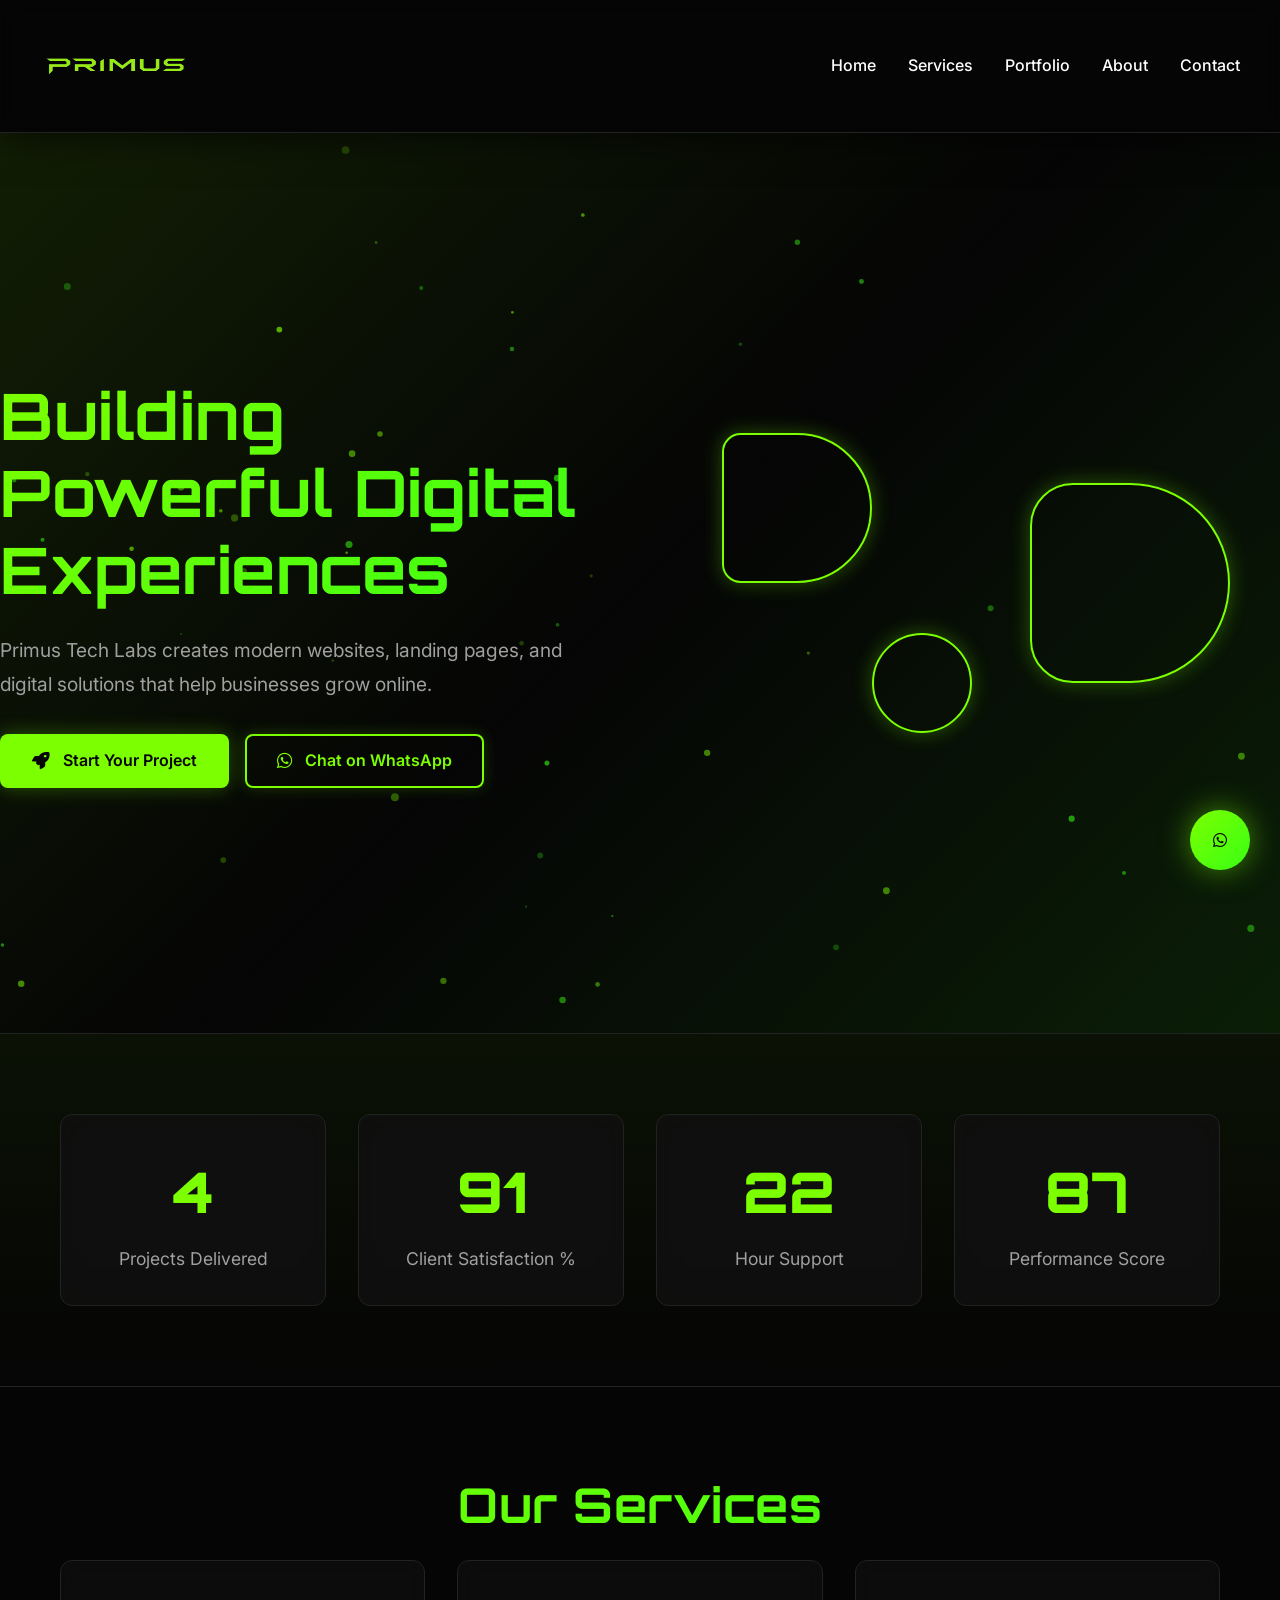
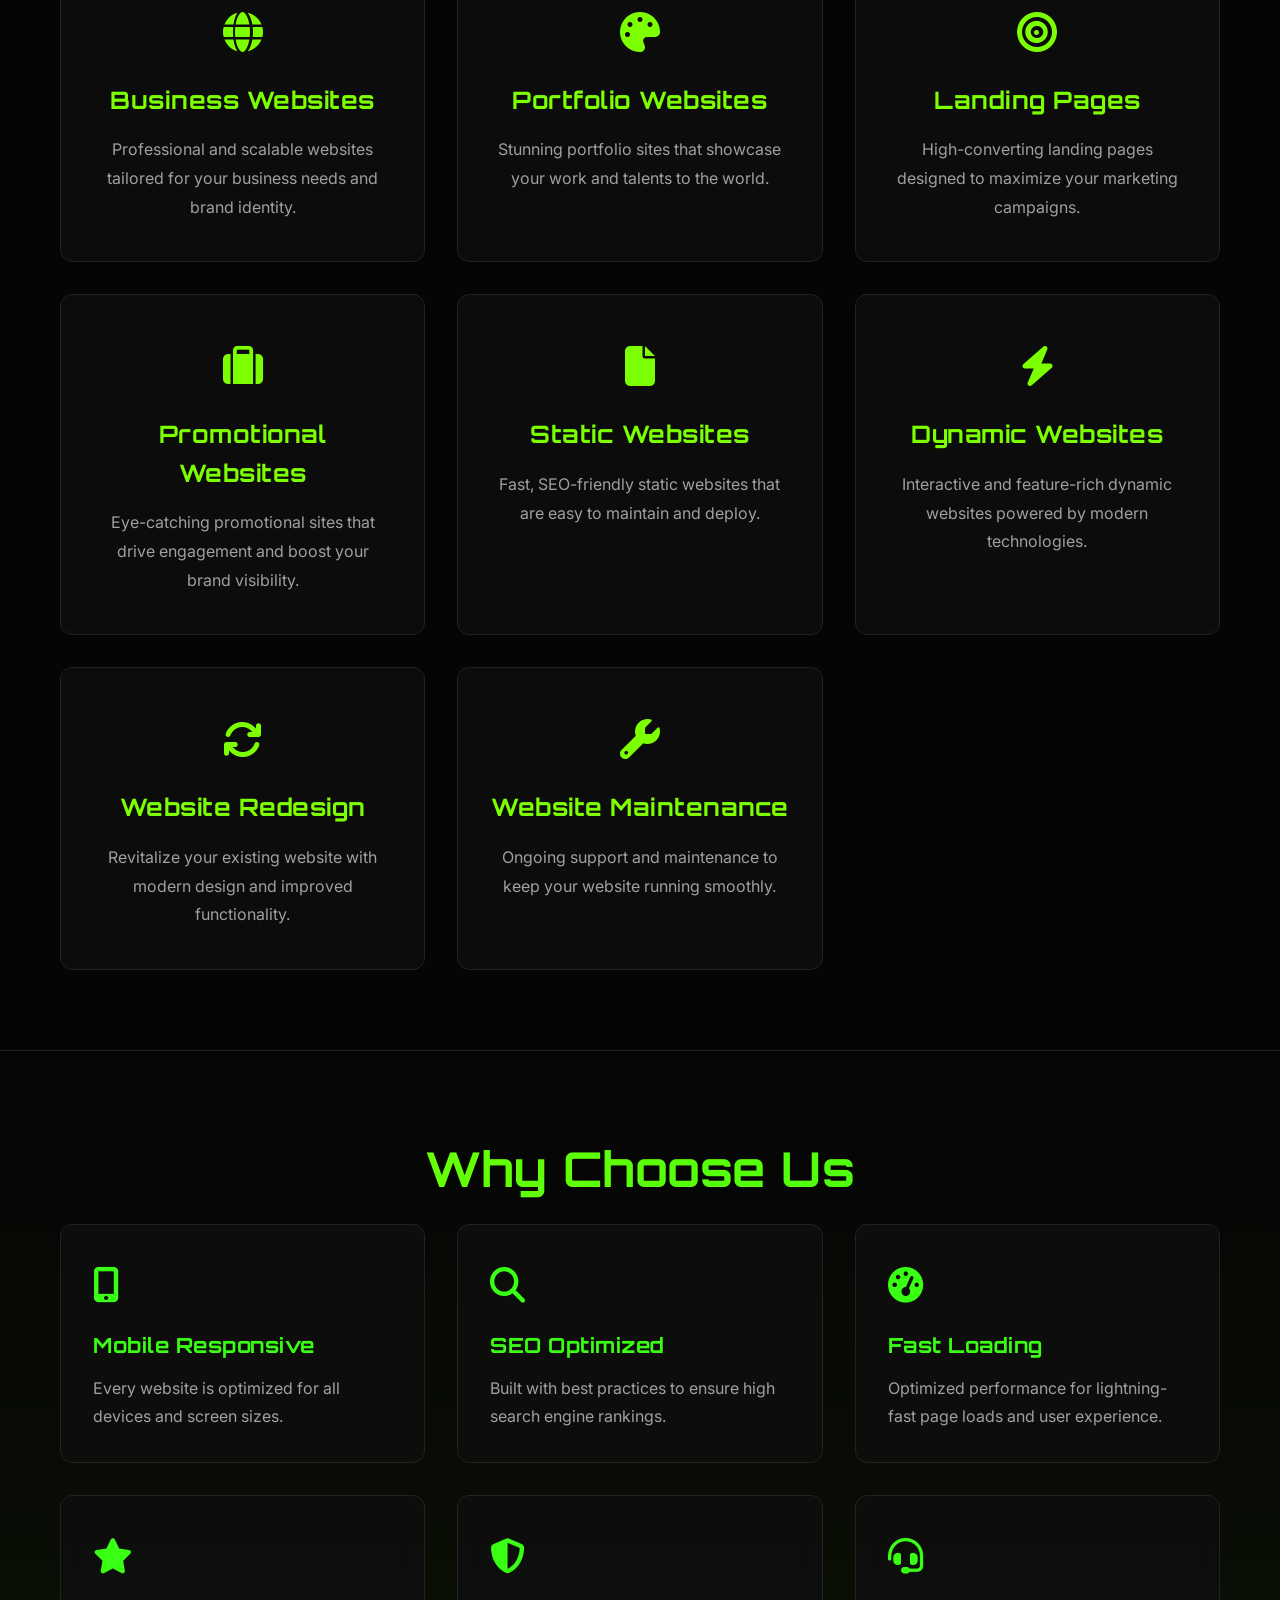
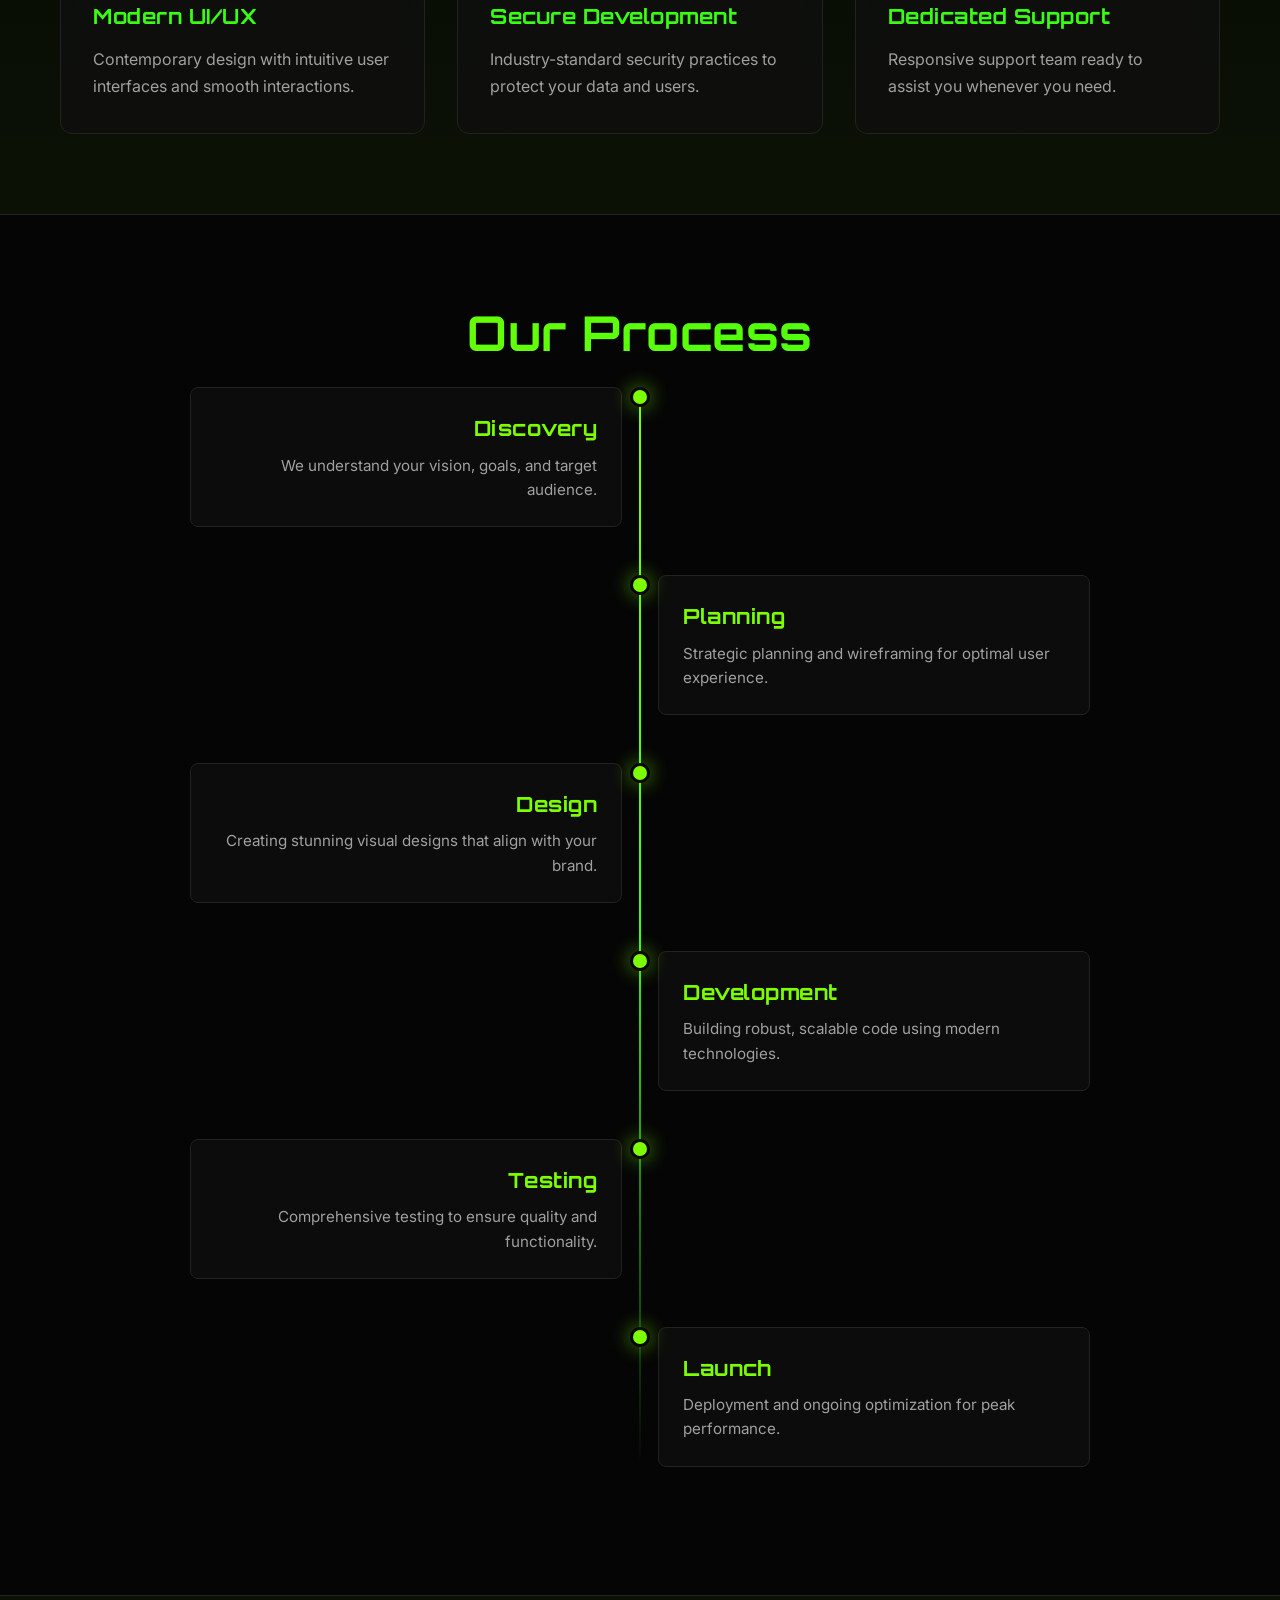
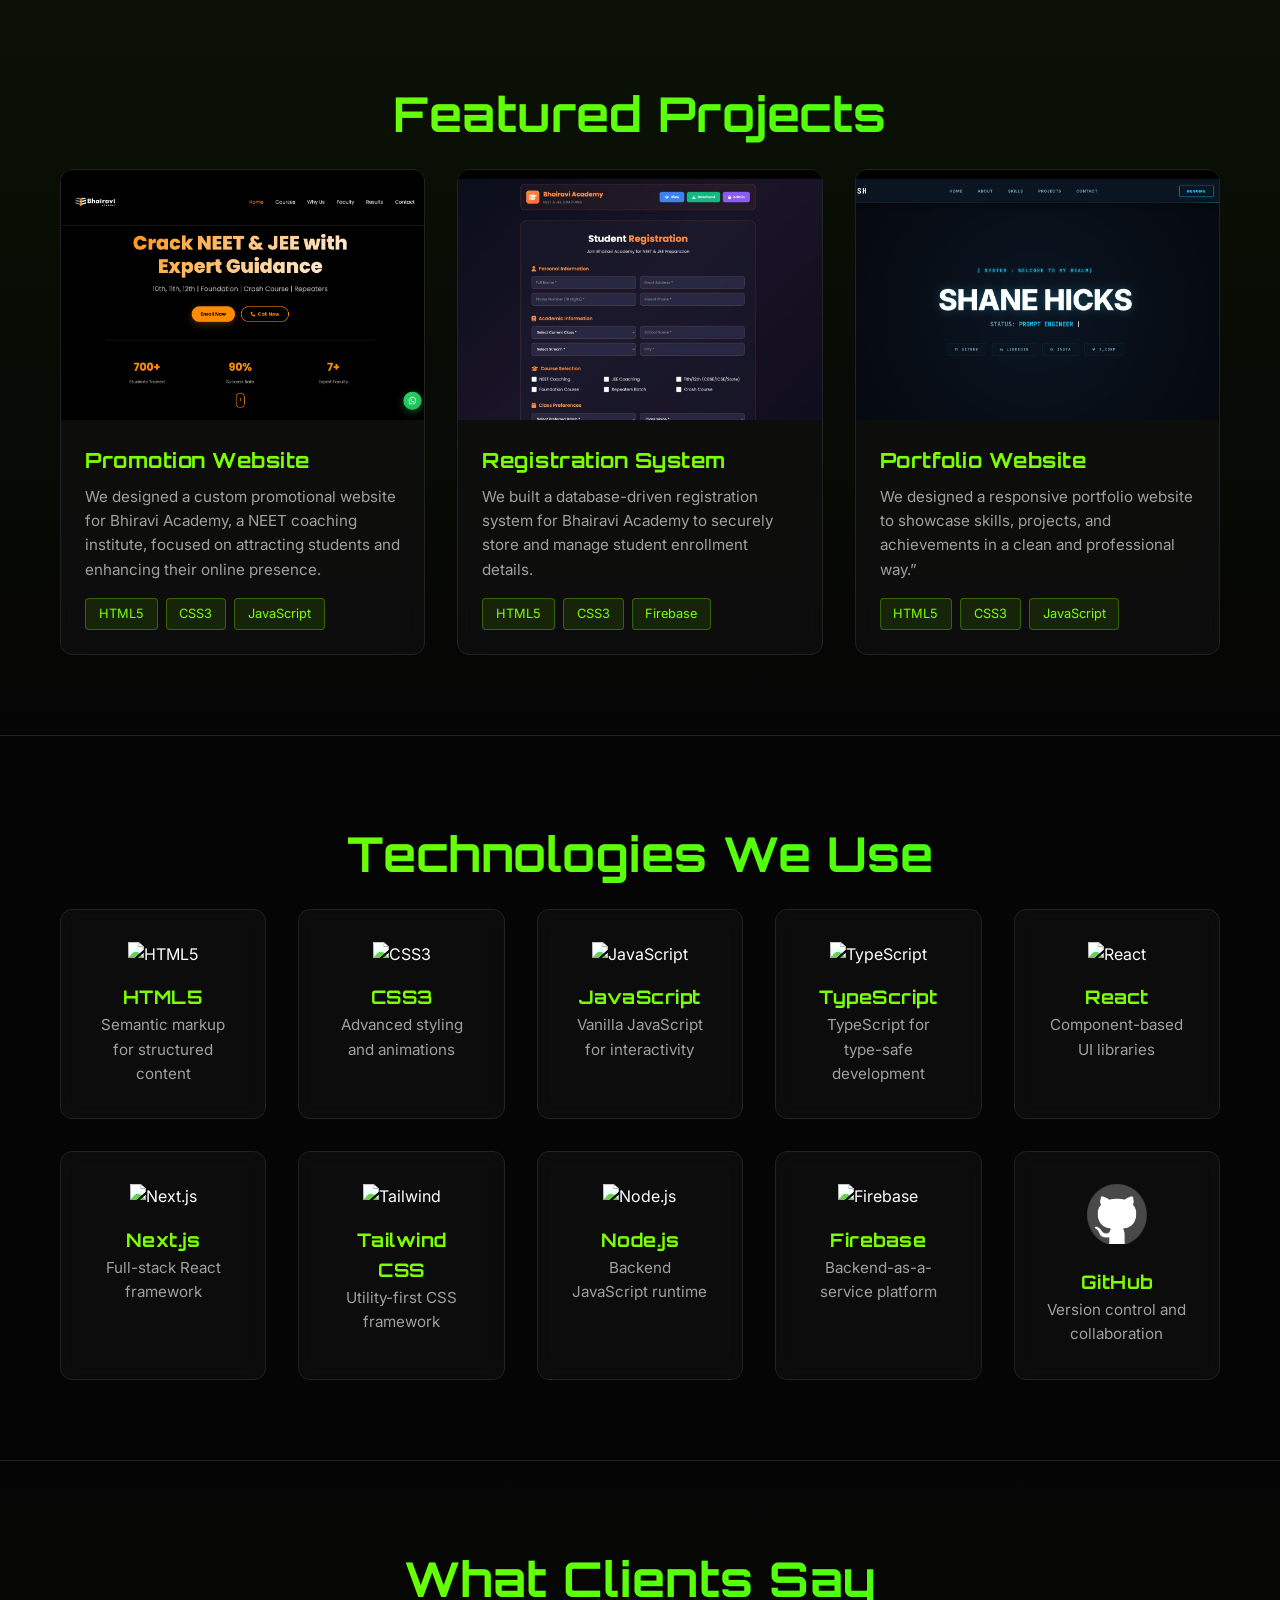
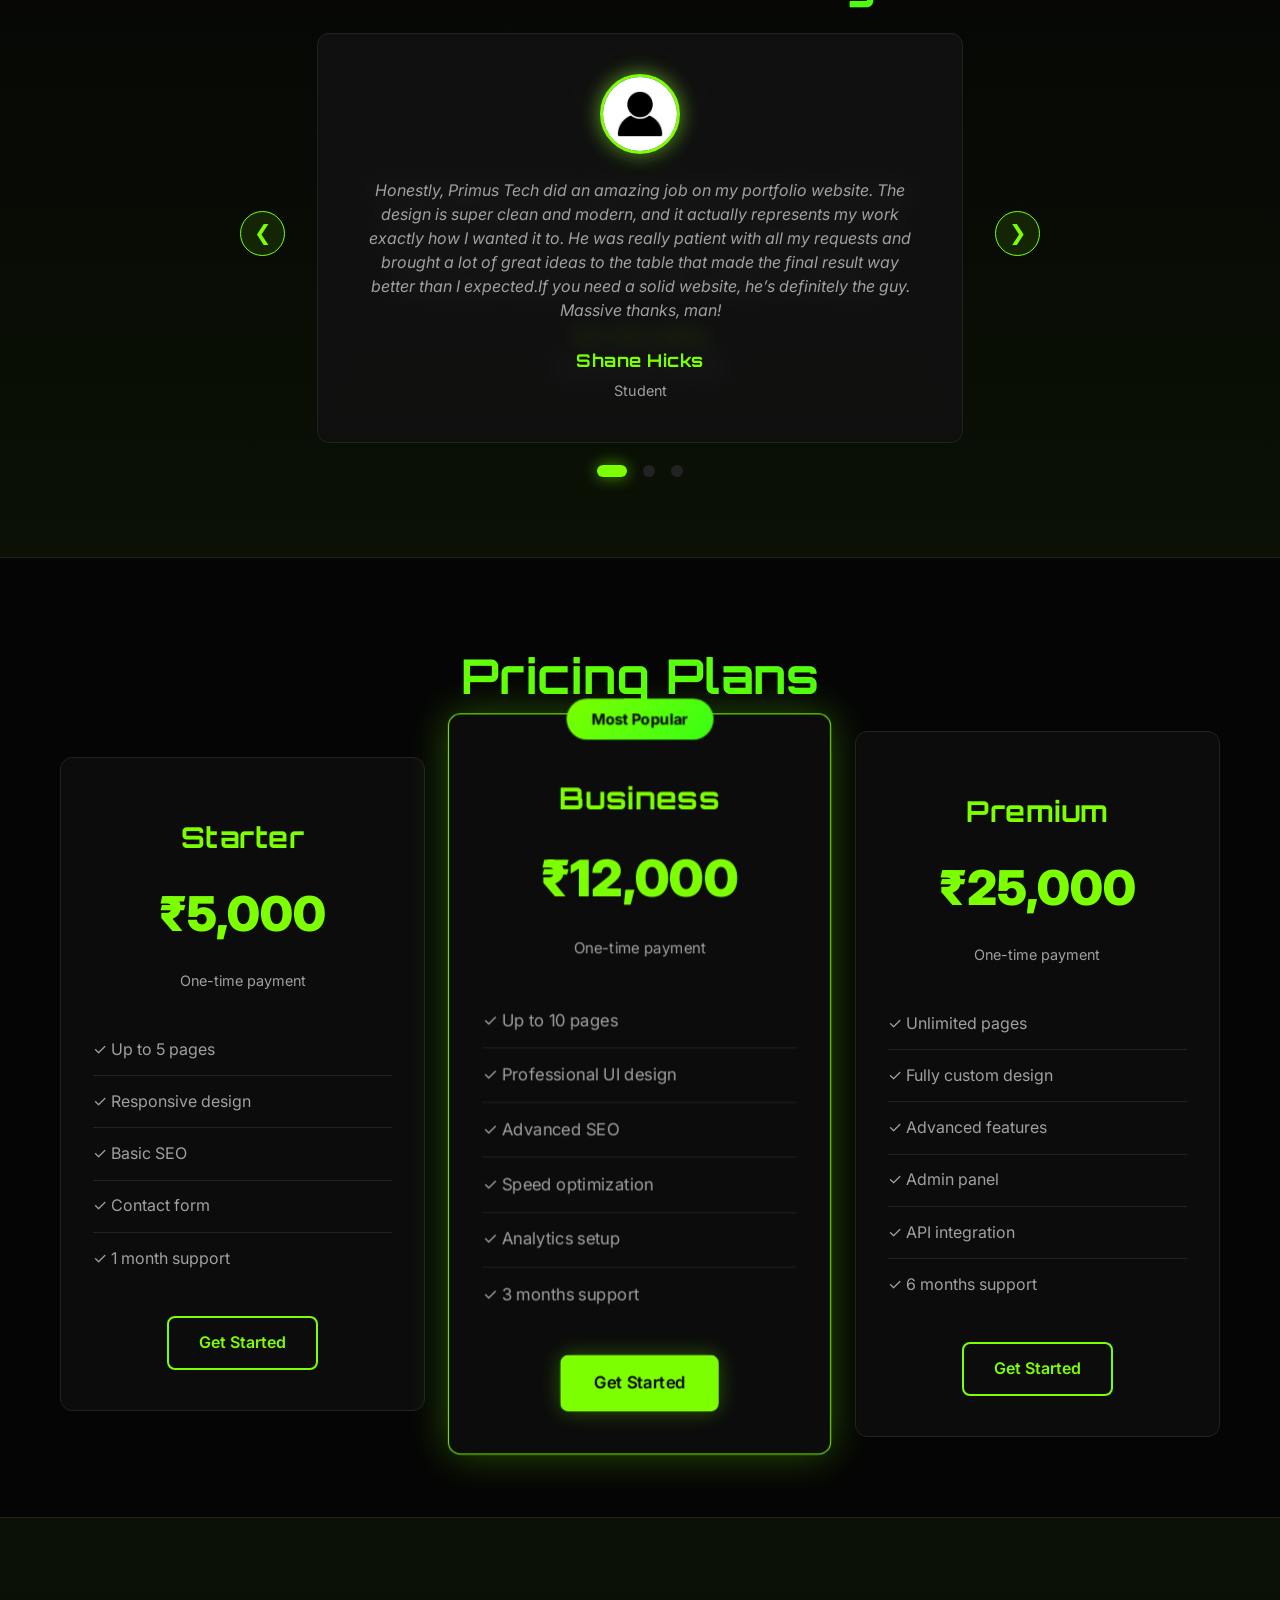
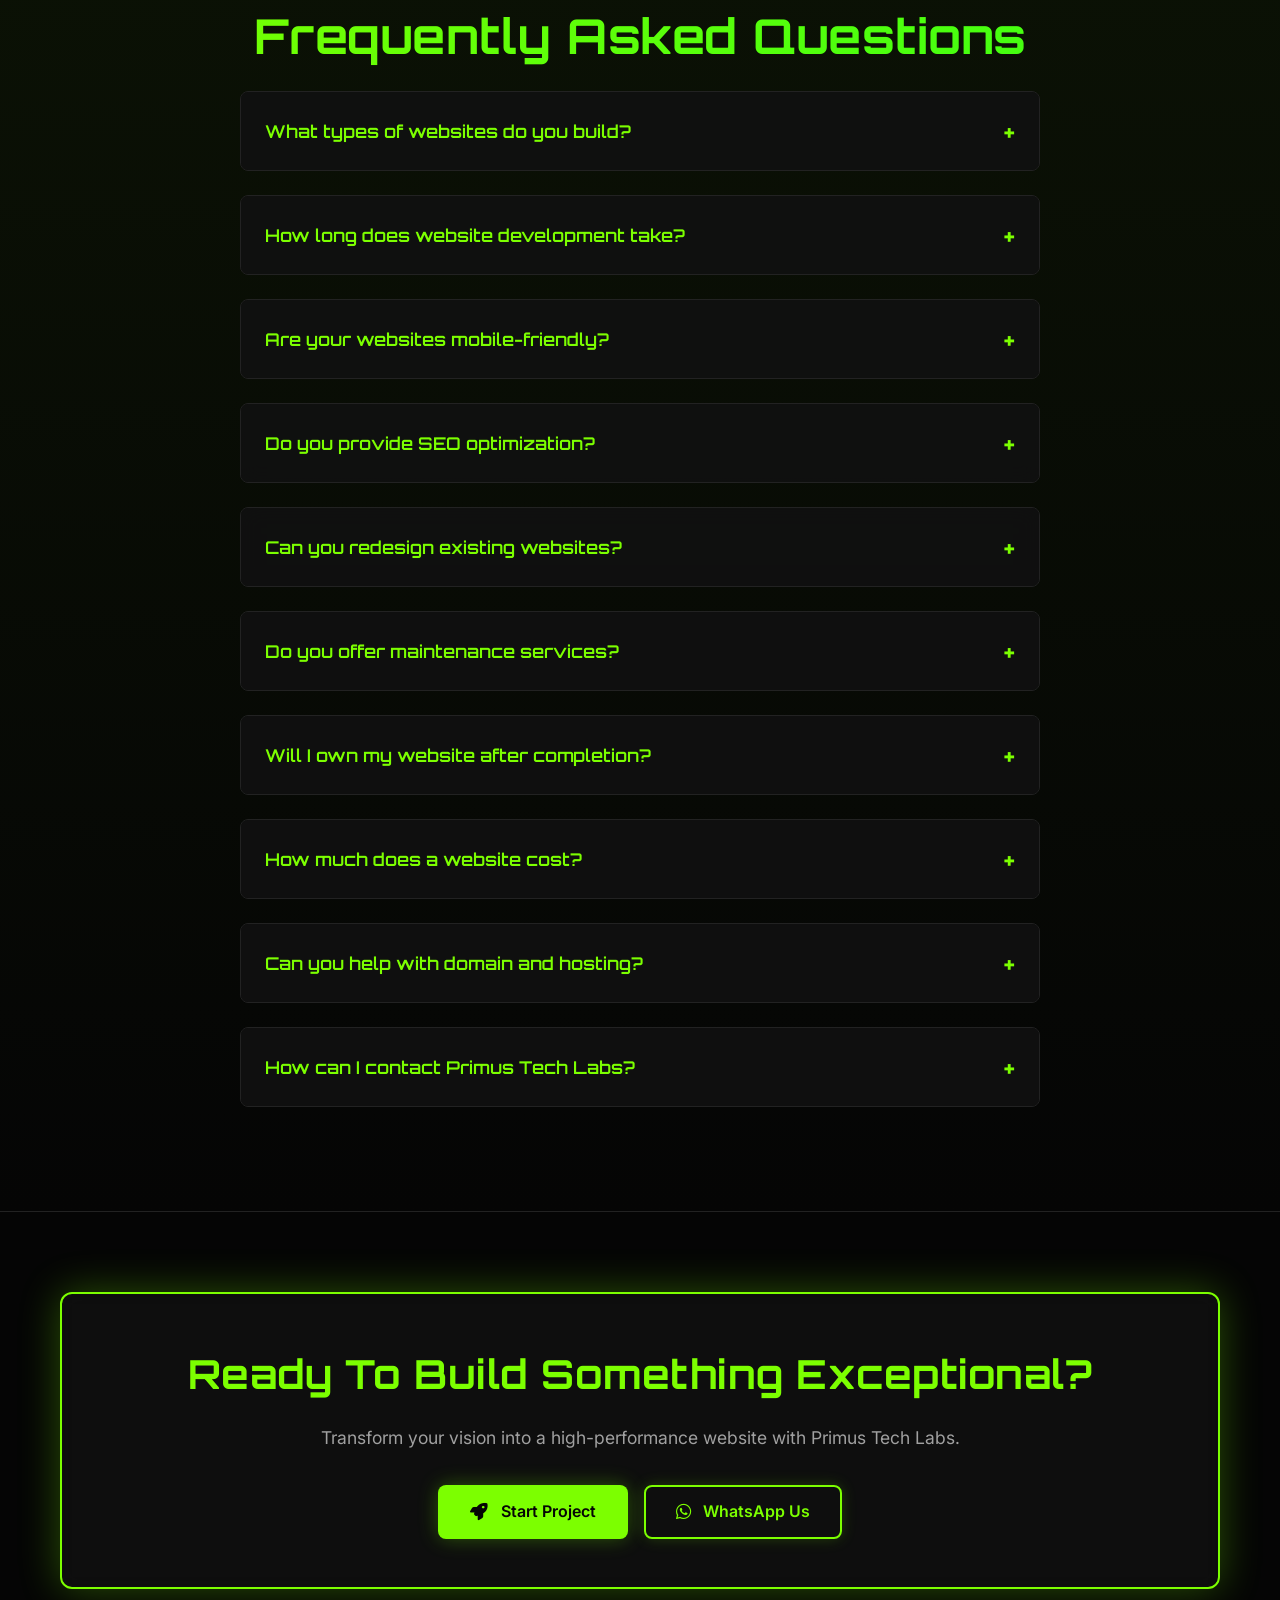
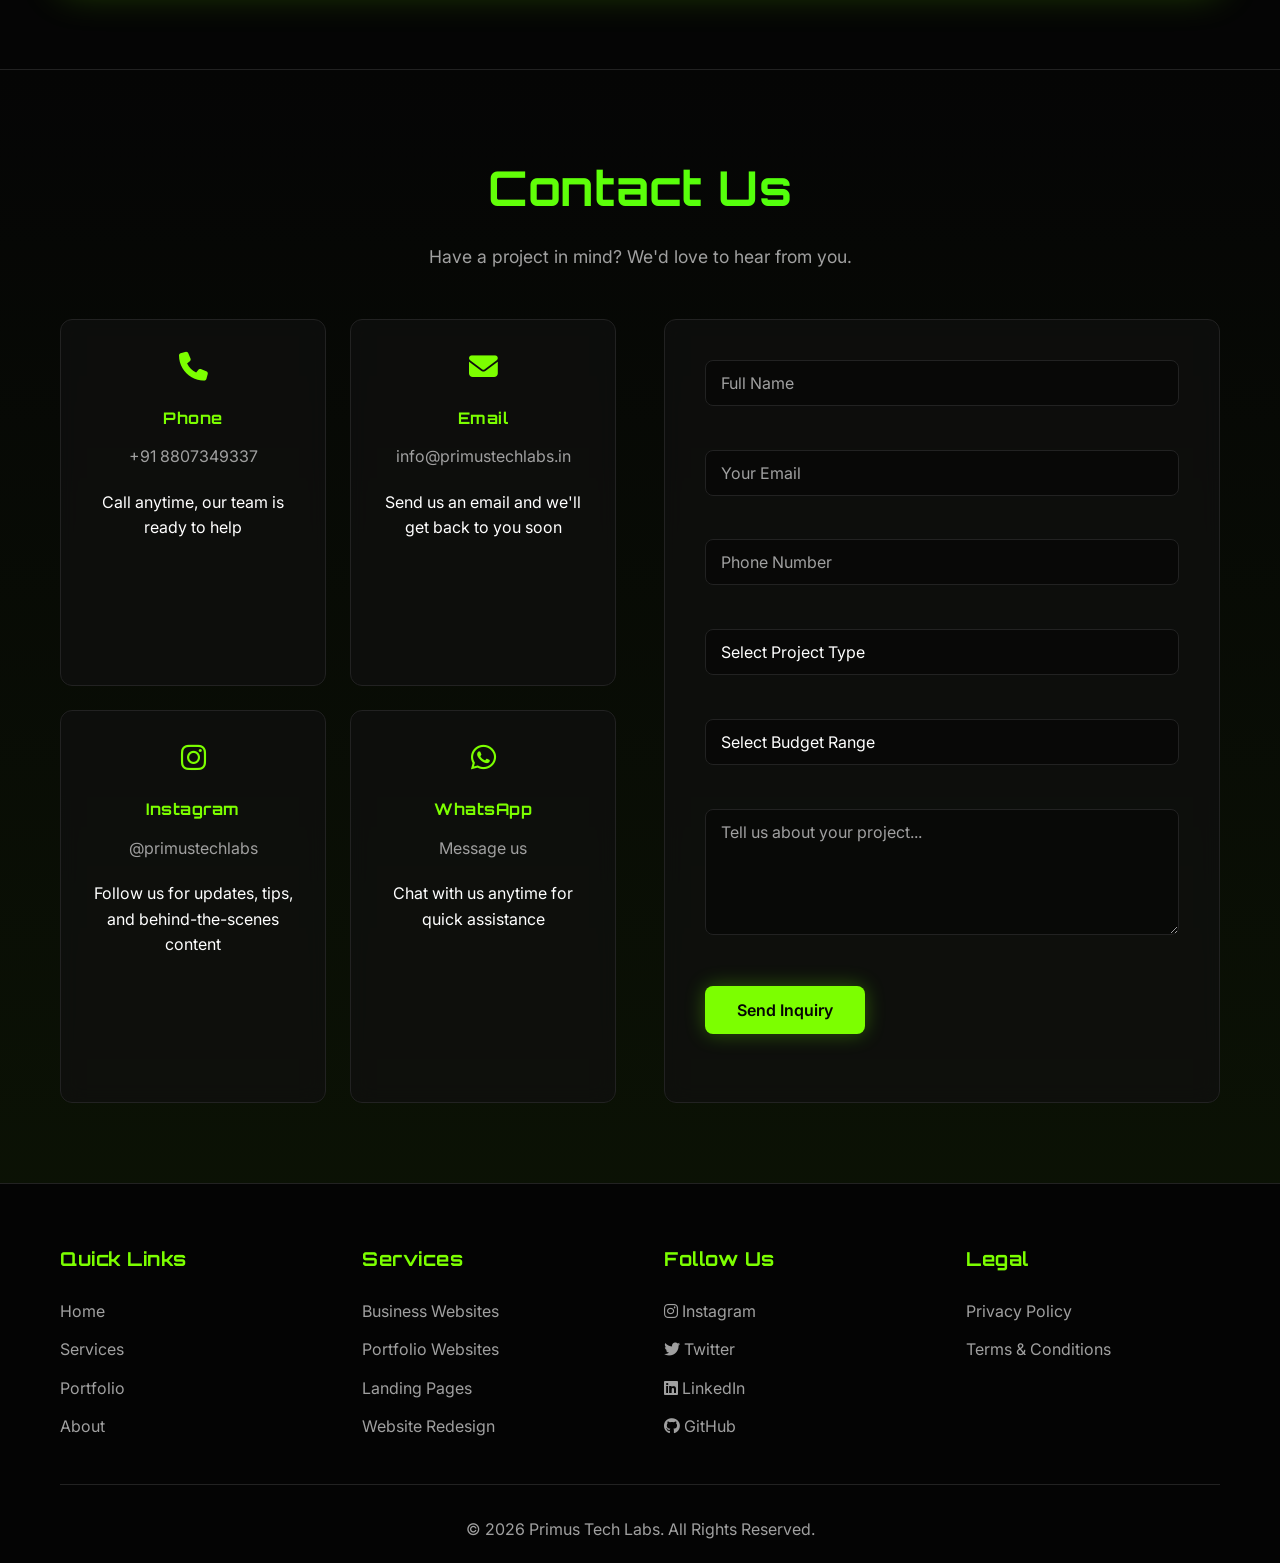
==== index.html @ 889cff5d "project files added" ====
<!DOCTYPE html>
<html lang="en">

<head>
    <meta charset="UTF-8">
    <meta name="viewport" content="width=device-width, initial-scale=1.0">
    <meta name="description"
        content="Primus Tech Labs builds modern, responsive, SEO-friendly websites for businesses, startups, and creators.">
    <meta name="keywords"
        content="Website Development, Web Design Services, Business Website Development, Portfolio Website Design, Landing Page Development, Responsive Web Design, SEO Friendly Websites, Primus Tech Labs">
    <meta name="author" content="Primus Tech Labs">

    <!-- Open Graph Meta Tags -->
    <meta property="og:title" content="Primus Tech Labs | Professional Website Development Agency">
    <meta property="og:description"
        content="Primus Tech Labs creates modern websites, landing pages, and digital solutions that help businesses grow online.">
    <meta property="og:image" content="https://via.placeholder.com/1200x630/050505/7CFF00?text=Primus+Tech+Labs">
    <meta property="og:url" content="https://primustechlabs.com">
    <meta property="og:type" content="website">

    <!-- Twitter Card Meta Tags -->
    <meta name="twitter:card" content="summary_large_image">
    <meta name="twitter:title" content="Primus Tech Labs | Professional Website Development Agency">
    <meta name="twitter:description"
        content="Primus Tech Labs creates modern websites, landing pages, and digital solutions that help businesses grow online.">
    <meta name="twitter:image" content="https://via.placeholder.com/1200x630/050505/7CFF00?text=Primus+Tech+Labs">

    <!-- JSON-LD Schema -->
    <script type="application/ld+json">
    {
        "@context": "https://schema.org",
        "@type": "Organization",
        "name": "Primus Tech Labs",
        "url": "https://primustechlabs.com",
        "logo": "https://via.placeholder.com/200x200/050505/7CFF00?text=Primus",
        "description": "Professional website development agency specializing in modern, responsive web design.",
        "sameAs": [
            "https://instagram.com/primustechlabs",
            "https://twitter.com/primustechlabs",
            "https://linkedin.com/company/primustechlabs"
        ]
    }
    </script>

    <title>Primus Tech Labs | Professional Website Development Agency</title>

    <!-- Google Fonts -->
    <link
        href="https://fonts.googleapis.com/css2?family=Orbitron:wght@400;700;900&family=Inter:wght@300;400;500;600;700&display=swap"
        rel="stylesheet">

    <!-- Font Awesome Icons -->
    <link rel="stylesheet" href="https://cdnjs.cloudflare.com/ajax/libs/font-awesome/6.4.0/css/all.min.css">

    <link rel="stylesheet" href="style.css">
</head>

<body>
    <!-- Navbar -->
    <nav class="navbar">
        <div class="container navbar-content">
            <div class="navbar-brand">
                <img src="image copy.png" alt="Primus Logo" class="logo" style="width: 150px; height: 100px;">

            </div>

            <button class="hamburger" id="hamburgerMenu">
                <span></span>
                <span></span>
                <span></span>
            </button>

            <ul class="nav-links" id="navLinks">
                <li><a href="#home" class="scroll-link">Home</a></li>
                <li><a href="#services" class="scroll-link">Services</a></li>
                <li><a href="#portfolio" class="scroll-link">Portfolio</a></li>
                <li><a href="#about" class="scroll-link">About</a></li>
                <li><a href="#contact" class="scroll-link">Contact</a></li>

            </ul>
        </div>
    </nav>

    <!-- Hero Section -->
    <section id="home" class="hero">
        <canvas id="particleCanvas" class="particle-bg"></canvas>
        <div class="hero-content">
            <div class="hero-text">
                <h1 class="hero-title">Building Powerful Digital Experiences</h1>
                <p class="hero-subtitle">Primus Tech Labs creates modern websites, landing pages, and digital solutions
                    that help businesses grow online.</p>
                <div class="hero-buttons">
                    <a href="#contact" class="btn btn-primary scroll-link"><i class="fas fa-rocket"></i> Start Your
                        Project</a>
                    <a href="https://wa.me/917639416446" target="_blank" class="btn btn-secondary"><i
                            class="fab fa-whatsapp"></i> Chat on WhatsApp</a>
                </div>
            </div>
            <div class="hero-visual">
                <div class="floating-shapes">
                    <div class="shape shape-1"></div>
                    <div class="shape shape-2"></div>
                    <div class="shape shape-3"></div>
                </div>
            </div>
        </div>
    </section>

    <!-- Stats Section -->
    <section id="stats" class="stats">
        <div class="container">
            <div class="stats-grid">
                <div class="stat-card">
                    <div class="stat-number" data-target="5">0</div>
                    <p class="stat-label">Projects Delivered</p>
                </div>
                <div class="stat-card">
                    <div class="stat-number" data-target="99">0</div>
                    <p class="stat-label">Client Satisfaction %</p>
                </div>
                <div class="stat-card">
                    <div class="stat-number" data-target="24">0</div>
                    <p class="stat-label">Hour Support</p>
                </div>
                <div class="stat-card">
                    <div class="stat-number" data-target="95">0</div>
                    <p class="stat-label">Performance Score</p>
                </div>
            </div>
        </div>
    </section>

    <!-- Services Section -->
    <section id="services" class="services">
        <div class="container">
            <h2 class="section-title">Our Services</h2>
            <div class="services-grid">
                <div class="service-card">
                    <div class="service-icon"><i class="fas fa-globe"></i></div>
                    <h3>Business Websites</h3>
                    <p>Professional and scalable websites tailored for your business needs and brand identity.</p>
                </div>
                <div class="service-card">
                    <div class="service-icon"><i class="fas fa-palette"></i></div>
                    <h3>Portfolio Websites</h3>
                    <p>Stunning portfolio sites that showcase your work and talents to the world.</p>
                </div>
                <div class="service-card">
                    <div class="service-icon"><i class="fas fa-bullseye"></i></div>
                    <h3>Landing Pages</h3>
                    <p>High-converting landing pages designed to maximize your marketing campaigns.</p>
                </div>
                <div class="service-card">
                    <div class="service-icon"><i class="fas fa-suitcase"></i></div>
                    <h3>Promotional Websites</h3>
                    <p>Eye-catching promotional sites that drive engagement and boost your brand visibility.</p>
                </div>
                <div class="service-card">
                    <div class="service-icon"><i class="fas fa-file"></i></div>
                    <h3>Static Websites</h3>
                    <p>Fast, SEO-friendly static websites that are easy to maintain and deploy.</p>
                </div>
                <div class="service-card">
                    <div class="service-icon"><i class="fas fa-bolt"></i></div>
                    <h3>Dynamic Websites</h3>
                    <p>Interactive and feature-rich dynamic websites powered by modern technologies.</p>
                </div>
                <div class="service-card">
                    <div class="service-icon"><i class="fas fa-sync"></i></div>
                    <h3>Website Redesign</h3>
                    <p>Revitalize your existing website with modern design and improved functionality.</p>
                </div>
                <div class="service-card">
                    <div class="service-icon"><i class="fas fa-wrench"></i></div>
                    <h3>Website Maintenance</h3>
                    <p>Ongoing support and maintenance to keep your website running smoothly.</p>
                </div>
            </div>
        </div>
    </section>

    <!-- Why Choose Us Section -->
    <section class="why-choose">
        <div class="container">
            <h2 class="section-title">Why Choose Us</h2>
            <div class="features-grid">
                <div class="feature-card">
                    <div class="feature-icon"><i class="fas fa-mobile-alt"></i></div>
                    <h3>Mobile Responsive</h3>
                    <p>Every website is optimized for all devices and screen sizes.</p>
                </div>
                <div class="feature-card">
                    <div class="feature-icon"><i class="fas fa-search"></i></div>
                    <h3>SEO Optimized</h3>
                    <p>Built with best practices to ensure high search engine rankings.</p>
                </div>
                <div class="feature-card">
                    <div class="feature-icon"><i class="fas fa-tachometer-alt"></i></div>
                    <h3>Fast Loading</h3>
                    <p>Optimized performance for lightning-fast page loads and user experience.</p>
                </div>
                <div class="feature-card">
                    <div class="feature-icon"><i class="fas fa-star"></i></div>
                    <h3>Modern UI/UX</h3>
                    <p>Contemporary design with intuitive user interfaces and smooth interactions.</p>
                </div>
                <div class="feature-card">
                    <div class="feature-icon"><i class="fas fa-shield-alt"></i></div>
                    <h3>Secure Development</h3>
                    <p>Industry-standard security practices to protect your data and users.</p>
                </div>
                <div class="feature-card">
                    <div class="feature-icon"><i class="fas fa-headset"></i></div>
                    <h3>Dedicated Support</h3>
                    <p>Responsive support team ready to assist you whenever you need.</p>
                </div>
            </div>
        </div>
    </section>

    <!-- Process Section -->
    <section class="process">
        <div class="container">
            <h2 class="section-title">Our Process</h2>
            <div class="timeline">
                <div class="timeline-item">
                    <div class="timeline-dot"></div>
                    <div class="timeline-content">
                        <h3>Discovery</h3>
                        <p>We understand your vision, goals, and target audience.</p>
                    </div>
                </div>
                <div class="timeline-item">
                    <div class="timeline-dot"></div>
                    <div class="timeline-content">
                        <h3>Planning</h3>
                        <p>Strategic planning and wireframing for optimal user experience.</p>
                    </div>
                </div>
                <div class="timeline-item">
                    <div class="timeline-dot"></div>
                    <div class="timeline-content">
                        <h3>Design</h3>
                        <p>Creating stunning visual designs that align with your brand.</p>
                    </div>
                </div>
                <div class="timeline-item">
                    <div class="timeline-dot"></div>
                    <div class="timeline-content">
                        <h3>Development</h3>
                        <p>Building robust, scalable code using modern technologies.</p>
                    </div>
                </div>
                <div class="timeline-item">
                    <div class="timeline-dot"></div>
                    <div class="timeline-content">
                        <h3>Testing</h3>
                        <p>Comprehensive testing to ensure quality and functionality.</p>
                    </div>
                </div>
                <div class="timeline-item">
                    <div class="timeline-dot"></div>
                    <div class="timeline-content">
                        <h3>Launch</h3>
                        <p>Deployment and ongoing optimization for peak performance.</p>
                    </div>
                </div>
            </div>
        </div>
    </section>

    <!-- Portfolio Section -->
    <section id="portfolio" class="portfolio">
        <div class="container">
            <h2 class="section-title">Featured Projects</h2>
            <div class="portfolio-grid">
                <div class="portfolio-card">
                    <div class="portfolio-image">
                        <img src="image copy 5.png" alt="Project 1">
                        <div class="portfolio-overlay">
                            <a href="https://bhairavi-academy.netlify.app/" class="btn btn-primary small">View
                                Project</a>
                        </div>
                    </div>
                    <div class="portfolio-content">
                        <h3>Promotion Website</h3>
                        <p>We designed a custom promotional website for Bhiravi Academy, a NEET coaching institute,
                            focused on attracting students and enhancing their online presence.</p>
                        <div class="tech-tags">
                            <span class="tech-tag">HTML5</span>
                            <span class="tech-tag">CSS3</span>
                            <span class="tech-tag">JavaScript</span>
                        </div>
                    </div>
                </div>

                <div class="portfolio-card">
                    <div class="portfolio-image">
                        <img src="image copy 6.png" alt="Project 2">
                        <div class="portfolio-overlay">
                            <a href="https://join-bhairavi.netlify.app/" class="btn btn-primary small">View Project</a>
                        </div>
                    </div>
                    <div class="portfolio-content">
                        <h3>Registration System</h3>
                        <p>We built a database-driven registration system for Bhairavi Academy to securely store and
                            manage student enrollment details.</p>
                        <div class="tech-tags">
                            <span class="tech-tag">HTML5</span>
                            <span class="tech-tag">CSS3</span>
                            <span class="tech-tag">Firebase</span>
                        </div>
                    </div>
                </div>

                <div class="portfolio-card">
                    <div class="portfolio-image">
                        <img src="image copy 7.png" alt="Project 3">
                        <div class="portfolio-overlay">
                            <a href="https://myportfolio-iota-two-77.vercel.app/" class="btn btn-primary small">View
                                Project</a>
                        </div>
                    </div>
                    <div class="portfolio-content">
                        <h3>Portfolio Website</h3>
                        <p>We designed a responsive portfolio website to showcase skills, projects, and achievements in
                            a clean and professional way.”</p>
                        <div class="tech-tags">
                            <span class="tech-tag">HTML5</span>
                            <span class="tech-tag">CSS3</span>
                            <span class="tech-tag">JavaScript</span>
                        </div>
                    </div>
                </div>
            </div>
        </div>
    </section>

    <!-- Technologies Section -->
    <section class="technologies">
        <div class="container">
            <h2 class="section-title">Technologies We Use</h2>
            <div class="tech-grid">
                <div class="tech-card">
                    <img src="https://cdn.jsdelivr.net/gh/devicons/devicon/icons/html5/html5-original.svg" alt="HTML5"
                        class="tech-logo-img">
                    <h3 style="color: var(--primary-green);">HTML5</h3>
                    <p>Semantic markup for structured content</p>
                </div>
                <div class="tech-card">
                    <img src="https://cdn.jsdelivr.net/gh/devicons/devicon/icons/css3/css3-original.svg" alt="CSS3"
                        class="tech-logo-img">
                    <h3 style="color: var(--primary-green);">CSS3</h3>
                    <p>Advanced styling and animations</p>
                </div>
                <div class="tech-card">
                    <img src="https://cdn.jsdelivr.net/gh/devicons/devicon/icons/javascript/javascript-original.svg"
                        alt="JavaScript" class="tech-logo-img">
                    <h3 style="color: var(--primary-green);">JavaScript</h3>
                    <p>Vanilla JavaScript for interactivity</p>
                </div>
                <div class="tech-card">
                    <img src="https://cdn.jsdelivr.net/gh/devicons/devicon/icons/typescript/typescript-original.svg"
                        alt="TypeScript" class="tech-logo-img">
                    <h3 style="color: var(--primary-green);">TypeScript</h3>
                    <p>TypeScript for type-safe development</p>
                </div>
                <div class="tech-card">
                    <img src="https://cdn.jsdelivr.net/gh/devicons/devicon/icons/react/react-original.svg" alt="React"
                        class="tech-logo-img">
                    <h3 style="color: var(--primary-green);">React</h3>
                    <p>Component-based UI libraries</p>
                </div>
                <div class="tech-card">
                    <img src="https://cdn.jsdelivr.net/gh/devicons/devicon/icons/nextjs/nextjs-original.svg"
                        alt="Next.js" class="tech-logo-img">
                    <h3 style="color: var(--primary-green);">Next.js</h3>
                    <p>Full-stack React framework</p>
                </div>
                <div class="tech-card">
                    <img src="https://cdn.jsdelivr.net/gh/devicons/devicon/icons/tailwindcss/tailwindcss-original.svg"
                        alt="Tailwind" class="tech-logo-img">
                    <h3 style="color: var(--primary-green);">Tailwind CSS</h3>
                    <p>Utility-first CSS framework</p>
                </div>
                <div class="tech-card">
                    <img src="https://cdn.jsdelivr.net/gh/devicons/devicon/icons/nodejs/nodejs-original.svg"
                        alt="Node.js" class="tech-logo-img">
                    <h3 style="color: var(--primary-green);">Node.js</h3>
                    <p>Backend JavaScript runtime</p>
                </div>
                <div class="tech-card">
                    <img src="https://cdn.jsdelivr.net/gh/devicons/devicon/icons/firebase/firebase-plain.svg"
                        alt="Firebase" class="tech-logo-img">
                    <h3 style="color: var(--primary-green);">Firebase</h3>
                    <p>Backend-as-a-service platform</p>
                </div>
                <div class="tech-card">
                    <img src="image copy 4.png" alt="GitHub" class="tech-logo-img">
                    <h3 style="color: var(--primary-green);">GitHub</h3>
                    <p>Version control and collaboration</p>
                </div>
            </div>
        </div>
    </section>

    <!-- Testimonials Section -->
    <section class="testimonials">
        <div class="container">
            <h2 class="section-title">What Clients Say</h2>
            <div class="testimonials-carousel">
                <button class="carousel-btn prev" id="prevTestimonial">❮</button>

                <div class="testimonial-container">
                    <div class="testimonial-card active">
                        <div class="testimonial-avatar">
                            <img src="image.png" alt="Client 1">
                        </div>
                        <p class="testimonial-text">I’m really happy to share my experience with this talented digital
                            content creator. He created my academy’s website in a very professional and attractive way. Now our academy looks more
                            professional and well-organized online. His research, ideas,were
                            excellent throughout the process.Keep shining and growing with intelligence and creativity.
                            </p>
                        <h4 class="testimonial-author">Ms. Parvathy</h4>
                        <p class="testimonial-role">Owner, Bhairavi Academy</p>
                    </div>

                    <div class="testimonial-card">
                        <div class="testimonial-avatar">
                            <img src="image.png" alt="Client 2">
                        </div>
                        <p class="testimonial-text">Honestly, Primus Tech did an amazing job on my portfolio website. The
                            design is super clean and modern, and it actually represents my work exactly how I wanted it
                            to. He was really patient with all my requests and brought a lot of great ideas to the table
                            that made the final result way better than I expected.If you need a solid website, he’s definitely the guy. Massive thanks, man!</p>
                        <h4 class="testimonial-author">Shane Hicks</h4>
                        <p class="testimonial-role">Student</p>
                    </div>


                </div>

                <button class="carousel-btn next" id="nextTestimonial">❯</button>
            </div>

            <div class="carousel-dots">
                <span class="dot active" data-index="0"></span>
                <span class="dot" data-index="1"></span>
                <span class="dot" data-index="2"></span>
            </div>
        </div>
    </section>

    <!-- Pricing Section -->
    <section class="pricing">
        <div class="container">
            <h2 class="section-title">Pricing Plans</h2>
            <div class="pricing-grid">
                <div class="pricing-card">
                    <h3>Starter</h3>
                    <div class="price">₹5,000</div>
                    <p class="price-period">One-time payment</p>
                    <ul class="features-list">
                        <li>✓ Up to 5 pages</li>
                        <li>✓ Responsive design</li>
                        <li>✓ Basic SEO</li>
                        <li>✓ Contact form</li>
                        <li>✓ 1 month support</li>
                    </ul>
                    <a href="#contact" class="btn btn-primary-outline scroll-link">Get Started</a>
                </div>

                <div class="pricing-card featured">
                    <div class="badge">Most Popular</div>
                    <h3>Business</h3>
                    <div class="price">₹12,000</div>
                    <p class="price-period">One-time payment</p>
                    <ul class="features-list">
                        <li>✓ Up to 10 pages</li>
                        <li>✓ Professional UI design</li>
                        <li>✓ Advanced SEO</li>
                        <li>✓ Speed optimization</li>
                        <li>✓ Analytics setup</li>
                        <li>✓ 3 months support</li>

                    </ul>
                    <a href="#contact" class="btn btn-primary scroll-link">Get Started</a>
                </div>

                <div class="pricing-card">
                    <h3>Premium</h3>
                    <div class="price">₹25,000</div>
                    <p class="price-period">One-time payment</p>
                    <ul class="features-list">
                        <li>✓ Unlimited pages</li>
                        <li>✓ Fully custom design</li>
                        <li>✓ Advanced features</li>
                        <li>✓ Admin panel</li>
                        <li>✓ API integration</li>
                        <li>✓ 6 months support</li>

                    </ul>
                    <a href="#contact" class="btn btn-primary-outline scroll-link">Get Started</a>
                </div>
            </div>
        </div>
    </section>

    <!-- FAQ Section -->
    <section id="about" class="faq">
        <div class="container">
            <h2 class="section-title">Frequently Asked Questions</h2>
            <div class="faq-container">
                <div class="faq-item">
                    <button class="faq-question">
                        What types of websites do you build?
                        <span class="faq-icon">+</span>
                    </button>
                    <div class="faq-answer">
                        <p>We build a wide variety of websites including business websites, portfolio sites, landing
                            pages, e-commerce platforms, and custom web applications using modern technologies.</p>
                    </div>
                </div>

                <div class="faq-item">
                    <button class="faq-question">
                        How long does website development take?
                        <span class="faq-icon">+</span>
                    </button>
                    <div class="faq-answer">
                        <p>Project timelines vary based on complexity and scope. A typical business website takes 1-2
                            weeks, while more complex projects may take longer. We'll provide a detailed timeline during
                            the discovery phase.</p>
                    </div>
                </div>

                <div class="faq-item">
                    <button class="faq-question">
                        Are your websites mobile-friendly?
                        <span class="faq-icon">+</span>
                    </button>
                    <div class="faq-answer">
                        <p>Absolutely! All our websites are fully responsive and optimized for mobile, tablet, and
                            desktop devices. Mobile-first design is a core principle in our development process.</p>
                    </div>
                </div>

                <div class="faq-item">
                    <button class="faq-question">
                        Do you provide SEO optimization?
                        <span class="faq-icon">+</span>
                    </button>
                    <div class="faq-answer">
                        <p>Yes! All our websites are built with SEO best practices in mind, including proper meta tags,
                            semantic HTML, fast loading speeds, and mobile optimization to help you rank higher on
                            search engines.</p>
                    </div>
                </div>

                <div class="faq-item">
                    <button class="faq-question">
                        Can you redesign existing websites?
                        <span class="faq-icon">+</span>
                    </button>
                    <div class="faq-answer">
                        <p>Absolutely! We specialize in website redesigns that modernize your existing site, improve
                            user experience, update the design, and enhance functionality while preserving your existing
                            content when needed.</p>
                    </div>
                </div>

                <div class="faq-item">
                    <button class="faq-question">
                        Do you offer maintenance services?
                        <span class="faq-icon">+</span>
                    </button>
                    <div class="faq-answer">
                        <p>Yes, we offer comprehensive maintenance packages that include updates, security patches,
                            performance monitoring, and ongoing support to keep your website running smoothly.</p>
                    </div>
                </div>

                <div class="faq-item">
                    <button class="faq-question">
                        Will I own my website after completion?
                        <span class="faq-icon">+</span>
                    </button>
                    <div class="faq-answer">
                        <p>Yes! You'll have complete ownership of your website. We provide all source code, and you'll
                            have full control over your domain, hosting, and website assets.</p>
                    </div>
                </div>

                <div class="faq-item">
                    <button class="faq-question">
                        How much does a website cost?
                        <span class="faq-icon">+</span>
                    </button>
                    <div class="faq-answer">
                        <p>Pricing depends on your project's complexity and requirements. We offer flexible pricing
                            starting within ₹5000 for starter packages. Contact us for a custom quote tailored to your
                            needs.</p>
                    </div>
                </div>

                <div class="faq-item">
                    <button class="faq-question">
                        Can you help with domain and hosting?
                        <span class="faq-icon">+</span>
                    </button>
                    <div class="faq-answer">
                        <p>Yes! We can help you register a domain, set up hosting, and configure everything needed for
                            your website. We work with reliable providers to ensure optimal performance.</p>
                    </div>
                </div>

                <div class="faq-item">
                    <button class="faq-question">
                        How can I contact Primus Tech Labs?
                        <span class="faq-icon">+</span>
                    </button>
                    <div class="faq-answer">
                        <p>You can reach us through the contact form on this website, via email, WhatsApp, or phone. We
                            typically respond within 24 hours. Fill out the contact form below to get started!</p>
                    </div>
                </div>
            </div>
        </div>
    </section>

    <!-- CTA Section -->
    <section class="cta-section">
        <div class="container">
            <div class="cta-card">
                <h2>Ready To Build Something Exceptional?</h2>
                <p>Transform your vision into a high-performance website with Primus Tech Labs.</p>
                <div class="cta-buttons">
                    <a href="#contact" class="btn btn-primary scroll-link"><i class="fas fa-rocket"></i> Start
                        Project</a>
                    <a href="https://wa.me/917639416446" target="_blank" class="btn btn-secondary"><i
                            class="fab fa-whatsapp"></i> WhatsApp Us</a>
                </div>
            </div>
        </div>
    </section>

    <!-- Contact Section -->
    <section id="contact" class="contact">
        <div class="container">
            <h2 class="section-title">Contact Us</h2>
            <p class="section-subtitle">Have a project in mind? We'd love to hear from you.</p>

            <div class="contact-layout">
                <div class="contact-info">
                    <div class="info-card">
                        <div class="info-icon"><i class="fas fa-phone"></i></div>
                        <h4>Phone</h4>
                        <p><a href="tel:+918807349337">+91 8807349337</a></p>
                        <p style="margin-top: 20px;">Call anytime, our team is ready to help</p>
                    </div>

                    <div class="info-card">
                        <div class="info-icon"><i class="fas fa-envelope"></i></div>
                        <h4>Email</h4>
                        <p><a href="mailto:info@primustechlabs.in">info@primustechlabs.in</a></p>
                        <p style="margin-top: 20px;">Send us an email and we'll get back to you soon</p>
                    </div>

                    <div class="info-card">
                        <div class="info-icon"><i class="fab fa-instagram"></i></div>
                        <h4>Instagram</h4>
                        <p><a href="https://instagram.com/primustechlabs" target="_blank">@primustechlabs</a></p>
                        <p style="margin-top: 20px;">Follow us for updates, tips, and behind-the-scenes content</p>
                    </div>

                    <div class="info-card">
                        <div class="info-icon"><i class="fab fa-whatsapp"></i></div>
                        <h4>WhatsApp</h4>
                        <p><a href="https://wa.me/917639416446" target="_blank">Message us</a></p>
                        <p style="margin-top: 20px;">Chat with us anytime for quick assistance</p>
                    </div>
                </div>

                <form class="contact-form" id="contactForm">
                    <div class="form-group">
                        <input type="text" id="fullName" placeholder="Full Name" required>
                        <span class="error-message" id="nameError"></span>
                    </div>

                    <div class="form-group">
                        <input type="email" id="email" placeholder="Your Email" required>
                        <span class="error-message" id="emailError"></span>
                    </div>

                    <div class="form-group">
                        <input type="tel" id="phone" placeholder="Phone Number" required>
                        <span class="error-message" id="phoneError"></span>
                    </div>

                    <div class="form-group">
                        <select id="projectType" required>
                            <option value="">Select Project Type</option>
                            <option value="business">Business Website</option>
                            <option value="portfolio">Portfolio Website</option>
                            <option value="landing">Landing Page</option>
                            <option value="ecommerce">E-commerce</option>
                            <option value="redesign">Website Redesign</option>
                            <option value="other">Other</option>
                        </select>
                        <span class="error-message" id="projectError"></span>
                    </div>

                    <div class="form-group">
                        <select id="budget" required>
                            <option value="">Select Budget Range</option>
                            <option value="under-1k">Under ₹5000</option>
                            <option value="1k-3k">₹5000 - ₹7000</option>
                            <option value="3k-5k">₹7000 - ₹10000</option>
                            <option value="5k-10k">₹10000 - ₹15000</option>
                            <option value="above-10k">Above ₹15000</option>
                        </select>
                        <span class="error-message" id="budgetError"></span>
                    </div>

                    <div class="form-group">
                        <textarea id="message" placeholder="Tell us about your project..." rows="5" required></textarea>
                        <span class="error-message" id="messageError"></span>
                    </div>

                    <button type="submit" class="btn btn-primary">Send Inquiry</button>
                    <span class="success-message" id="successMessage"></span>
                </form>
            </div>
        </div>
    </section>

    <!-- WhatsApp Floating Button -->
    <link rel="stylesheet" href="https://cdnjs.cloudflare.com/ajax/libs/font-awesome/6.5.1/css/all.min.css">

    <a href="https://wa.me/917639416446" class="whatsapp-button">
        <i class="fab fa-whatsapp"></i>
    </a>
    <!-- Footer -->
    <footer class="footer">
        <div class="container">
            <div class="footer-content">
                <div class="footer-section">
                    <h4>Quick Links</h4>
                    <ul>
                        <li><a href="#home" class="scroll-link">Home</a></li>
                        <li><a href="#services" class="scroll-link">Services</a></li>
                        <li><a href="#portfolio" class="scroll-link">Portfolio</a></li>
                        <li><a href="#about" class="scroll-link">About</a></li>
                    </ul>
                </div>

                <div class="footer-section">
                    <h4>Services</h4>
                    <ul>
                        <li><a href="#">Business Websites</a></li>
                        <li><a href="#">Portfolio Websites</a></li>
                        <li><a href="#">Landing Pages</a></li>
                        <li><a href="#">Website Redesign</a></li>
                    </ul>
                </div>

                <div class="footer-section">
                    <h4>Follow Us</h4>
                    <ul>
                        <li><a href="https://instagram.com/primustechlabs" target="_blank"><i
                                    class="fab fa-instagram"></i> Instagram</a></li>
                        <li><a href="https://twitter.com/primustechlabs" target="_blank"><i class="fab fa-twitter"></i>
                                Twitter</a></li>
                        <li><a href="https://linkedin.com/company/primustechlabs" target="_blank"><i
                                    class="fab fa-linkedin"></i> LinkedIn</a></li>
                        <li><a href="https://github.com/primustechlabs" target="_blank"><i class="fab fa-github"></i>
                                GitHub</a></li>
                    </ul>
                </div>

                <div class="footer-section">
                    <h4>Legal</h4>
                    <ul>
                        <li><a href="#">Privacy Policy</a></li>
                        <li><a href="#">Terms & Conditions</a></li>

                    </ul>
                </div>
            </div>

            <div class="footer-bottom">
                <p>&copy; 2026 Primus Tech Labs. All Rights Reserved.</p>
            </div>
        </div>
    </footer>

    <script src="script.js"></script>
</body>

</html>
---- style.css ----
/* ==================== ROOT & GENERAL ==================== */

:root {
    --primary-green: #7CFF00;
    --accent-green: #39FF14;
    --bg-dark: #050505;
    --bg-card: #111111;
    --border-color: #222222;
    --text-primary: #FFFFFF;
    --text-secondary: #A0A0A0;
    --transition: 0.3s cubic-bezier(0.4, 0, 0.2, 1);
}

* {
    margin: 0;
    padding: 0;
    box-sizing: border-box;
}

html {
    scroll-behavior: smooth;
}

body {
    font-family: 'Inter', sans-serif;
    background-color: var(--bg-dark);
    color: var(--text-primary);
    line-height: 1.6;
    overflow-x: hidden;
}

.container {
    max-width: 1200px;
    margin: 0 auto;
    padding: 0 20px;
}

/* ==================== TYPOGRAPHY ==================== */

h1,
h2,
h3,
h4,
h5,
h6 {
    font-family: 'Orbitron', sans-serif;
    font-weight: 700;
    letter-spacing: 0.5px;
}

.section-title {
    font-size: 3rem;
    margin-bottom: 1rem;
    background: linear-gradient(135deg, var(--primary-green), var(--accent-green));
    -webkit-background-clip: text;
    -webkit-text-fill-color: transparent;
    background-clip: text;
    text-align: center;
    animation: fadeInDown 0.8s ease-out;
}

@media (max-width: 768px) {
    .section-title {
        font-size: 2rem;
        margin-bottom: 0.8rem;
    }
}

@media (max-width: 480px) {
    .section-title {
        font-size: 1.6rem;
        margin-bottom: 0.6rem;
    }
}

.section-subtitle {
    text-align: center;
    color: var(--text-secondary);
    font-size: 1.1rem;
    margin-bottom: 3rem;
}

/* ==================== ANIMATIONS ==================== */

@keyframes fadeInDown {
    from {
        opacity: 0;
        transform: translateY(-30px);
    }

    to {
        opacity: 1;
        transform: translateY(0);
    }
}

@keyframes fadeInUp {
    from {
        opacity: 0;
        transform: translateY(30px);
    }

    to {
        opacity: 1;
        transform: translateY(0);
    }
}

@keyframes slideIn {
    from {
        opacity: 0;
        transform: translateX(-50px);
    }

    to {
        opacity: 1;
        transform: translateX(0);
    }
}

@keyframes glow {

    0%,
    100% {
        box-shadow: 0 0 20px rgba(124, 255, 0, 0.3), inset 0 0 20px rgba(124, 255, 0, 0.1);
    }

    50% {
        box-shadow: 0 0 40px rgba(124, 255, 0, 0.6), inset 0 0 20px rgba(124, 255, 0, 0.2);
    }
}

@keyframes float {

    0%,
    100% {
        transform: translateY(0px) rotate(0deg);
    }

    50% {
        transform: translateY(-20px) rotate(5deg);
    }
}

@keyframes pulse {

    0%,
    100% {
        opacity: 1;
    }

    50% {
        opacity: 0.7;
    }
}

@keyframes rotateShape {
    0% {
        transform: rotate(0deg);
    }

    100% {
        transform: rotate(360deg);
    }
}

@keyframes shimmer {
    0% {
        background-position: -1000px 0;
    }

    100% {
        background-position: 1000px 0;
    }
}

/* ==================== BUTTONS ==================== */

.btn {
    display: inline-flex;
    align-items: center;
    justify-content: center;
    gap: 0.5rem;
    padding: 12px 30px;
    border-radius: 8px;
    font-family: 'Inter', sans-serif;
    font-size: 1rem;
    font-weight: 600;
    text-decoration: none;
    cursor: pointer;
    transition: all var(--transition);
    border: 2px solid transparent;
    text-align: center;
}

.btn-primary {
    background-color: var(--primary-green);
    color: var(--bg-dark);
    box-shadow: 0 0 20px rgba(124, 255, 0, 0.3);
}

.btn-primary:hover {
    background-color: var(--accent-green);
    box-shadow: 0 0 40px rgba(124, 255, 0, 0.6);
    transform: translateY(-3px);
}

.btn-primary-outline {
    background: transparent;
    color: var(--primary-green);
    border-color: var(--primary-green);
}

.btn-primary-outline:hover {
    background-color: var(--primary-green);
    color: var(--bg-dark);
    box-shadow: 0 0 30px rgba(124, 255, 0, 0.5);
}

.btn-secondary {
    background: transparent;
    color: var(--primary-green);
    border: 2px solid var(--primary-green);
    box-shadow: 0 0 15px rgba(124, 255, 0, 0.2);
}

.btn-secondary:hover {
    background-color: var(--primary-green);
    color: var(--bg-dark);
    box-shadow: 0 0 30px rgba(124, 255, 0, 0.6);
    transform: translateY(-3px);
}

.btn.small {
    padding: 8px 20px;
    font-size: 0.9rem;
}

.btn i {
    font-size: 1.1em;
    margin-right: 0.3rem;
}

/* ==================== NAVBAR ==================== */

.navbar {
    position: sticky;
    top: 0;
    z-index: 1000;
    backdrop-filter: blur(10px);
    background-color: rgba(5, 5, 5, 0.8);
    border-bottom: 1px solid var(--border-color);
    box-shadow: 0 10px 30px rgba(0, 0, 0, 0.5);
}

.navbar-content {
    display: flex;
    justify-content: space-between;
    align-items: center;
    padding: 1rem 0;
}

.navbar-brand {
    display: flex;
    align-items: center;
    gap: 10px;
    font-size: 1.3rem;
    font-weight: 700;
    color: var(--primary-green);
    text-decoration: none;
    transition: all var(--transition);
}

.navbar-brand:hover {
    text-shadow: 0 0 20px rgba(124, 255, 0, 0.5);
}

.logo {
    width: 40px;
    height: 40px;
    border-radius: 8px;

}

.brand-text {
    font-family: 'Orbitron', sans-serif;
    letter-spacing: 1px;
}

.nav-links {
    display: flex;
    list-style: none;
    gap: 2rem;
    align-items: center;
}

.nav-links a {
    color: var(--text-primary);
    text-decoration: none;
    font-weight: 500;
    transition: all var(--transition);
    position: relative;
}

.nav-links a::after {
    content: '';
    position: absolute;
    bottom: -5px;
    left: 0;
    width: 0;
    height: 2px;
    background-color: var(--primary-green);
    transition: width var(--transition);
}

.nav-links a:hover::after {
    width: 100%;
}

.nav-links a:hover {
    color: var(--primary-green);
}

.hamburger {
    display: none;
    flex-direction: column;
    gap: 5px;
    background: none;
    border: none;
    cursor: pointer;
    z-index: 1001;
}

.hamburger span {
    width: 25px;
    height: 3px;
    background-color: var(--primary-green);
    border-radius: 2px;
    transition: all 0.3s ease;
}

.hamburger.active span:nth-child(1) {
    transform: rotate(45deg) translate(10px, 10px);
}

.hamburger.active span:nth-child(2) {
    opacity: 0;
}

.hamburger.active span:nth-child(3) {
    transform: rotate(-45deg) translate(7px, -7px);
}

@media (max-width: 768px) {
    .hamburger {
        display: flex;
    }

    .nav-links {
        position: absolute;
        top: 100%;
        left: 0;
        width: 100%;
        flex-direction: column;
        gap: 0;
        background-color: rgba(5, 5, 5, 0.98);
        border-bottom: 1px solid var(--border-color);
        max-height: 0;
        overflow: hidden;
        transition: max-height 0.3s ease;
        z-index: 100;
    }

    .nav-links.active {
        max-height: 600px;
    }

    .nav-links li {
        width: 100%;
        padding: 1rem;
        text-align: center;
        border-bottom: 1px solid var(--border-color);
    }

    .nav-links a {
        display: block;
    }

    .nav-links a::after {
        display: none;
    }

    .nav-links .btn {
        margin: 0.8rem auto;
        display: inline-flex;
    }
}

@media (max-width: 480px) {
    .navbar-brand {
        gap: 8px;
        font-size: 1.1rem;
    }

    .logo {
        width: 40px;
        height: 40px;
    }

    .brand-text {
        font-size: 0.95rem;
    }

    .nav-links li {
        padding: 0.8rem;
    }

    .nav-links a {
        font-size: 0.95rem;
    }

    .hamburger {
        gap: 4px;
    }

    .hamburger span {
        width: 20px;
        height: 2.5px;
    }
}

/* ==================== HERO SECTION ==================== */

.hero {
    position: relative;
    min-height: 100vh;
    display: flex;
    align-items: center;
    justify-content: center;
    overflow: hidden;
    padding: 80px 0;
}

.particle-bg {
    position: absolute;
    top: 0;
    left: 0;
    width: 100%;
    height: 100%;
    background: linear-gradient(135deg, rgba(124, 255, 0, 0.1) 0%, rgba(5, 5, 5, 1) 50%, rgba(57, 255, 20, 0.1) 100%);
}

.hero-content {
    position: relative;
    z-index: 10;
    display: grid;
    grid-template-columns: 1fr 1fr;
    gap: 4rem;
    align-items: center;
    width: 100%;
}

.hero-text {
    animation: slideIn 0.8s ease-out;
}

.hero-title {
    font-size: 4rem;
    line-height: 1.2;
    margin-bottom: 1.5rem;
    background: linear-gradient(135deg, var(--primary-green), var(--accent-green));
    -webkit-background-clip: text;
    -webkit-text-fill-color: transparent;
    background-clip: text;
}

.hero-subtitle {
    font-size: 1.2rem;
    color: var(--text-secondary);
    margin-bottom: 2rem;
    line-height: 1.8;
}

.hero-buttons {
    display: flex;
    gap: 1rem;
    flex-wrap: wrap;
}

.hero-visual {
    position: relative;
    height: 400px;
    animation: fadeInUp 0.8s ease-out 0.2s both;
}

.floating-shapes {
    position: relative;
    width: 100%;
    height: 100%;
}

.shape {
    position: absolute;
    border: 2px solid var(--primary-green);
    background: transparent;
    animation: float 6s ease-in-out infinite;
    box-shadow: 0 0 20px rgba(124, 255, 0, 0.3);
}

.shape-1 {
    width: 150px;
    height: 150px;
    top: 50px;
    left: 50px;
    border-radius: 20% 80% 80% 20%;
    animation-delay: 0s;
}

.shape-2 {
    width: 200px;
    height: 200px;
    top: 100px;
    right: 50px;
    border-radius: 30% 70% 70% 30%;
    animation-delay: 1s;
}

.shape-3 {
    width: 100px;
    height: 100px;
    bottom: 50px;
    left: 200px;
    border-radius: 50%;
    animation-delay: 2s;
}

@media (max-width: 1024px) {
    .hero-content {
        grid-template-columns: 1fr;
        gap: 2rem;
    }

    .hero-title {
        font-size: 2.5rem;
    }

    .hero-visual {
        height: 250px;
    }
}

@media (max-width: 768px) {
    .hero {
        padding: 40px 0;
        min-height: auto;
    }

    .hero-title {
        font-size: 1.8rem;
        line-height: 1.3;
    }

    .hero-subtitle {
        font-size: 0.95rem;
    }

    .hero-buttons {
        flex-direction: column;
        gap: 0.8rem;
    }

    .hero-visual {
        display: none;
    }
}

@media (max-width: 480px) {
    .hero {
        padding: 30px 0;
        min-height: auto;
    }

    .hero-title {
        font-size: 1.4rem;
    }

    .hero-subtitle {
        font-size: 0.9rem;
        margin-bottom: 1.5rem;
    }

    .hero-buttons {
        flex-direction: column;
        gap: 0.6rem;
    }

    .btn {
        padding: 10px 20px;
        font-size: 0.9rem;
    }

    .btn i {
        font-size: 1rem;
    }
}

/* ==================== PARTICLES CANVAS ==================== */
/* Particle animation is handled by JavaScript */

/* ==================== STATS SECTION ==================== */

.stats {
    padding: 80px 0;
    background: linear-gradient(180deg, rgba(124, 255, 0, 0.05) 0%, rgba(5, 5, 5, 1) 100%);
    border-top: 1px solid var(--border-color);
    border-bottom: 1px solid var(--border-color);
}

.stats-grid {
    display: grid;
    grid-template-columns: repeat(auto-fit, minmax(250px, 1fr));
    gap: 2rem;
}

.stat-card {
    background: rgba(17, 17, 17, 0.8);
    border: 1px solid var(--border-color);
    backdrop-filter: blur(10px);
    padding: 2rem;
    border-radius: 12px;
    text-align: center;
    transition: all var(--transition);
    animation: fadeInUp 0.8s ease-out;
}

.stat-card:hover {
    border-color: var(--primary-green);
    box-shadow: 0 0 30px rgba(124, 255, 0, 0.3);
    transform: translateY(-10px);
    background: rgba(17, 17, 17, 0.95);
}

.stat-number {
    font-size: 3.5rem;
    font-weight: 900;
    color: var(--primary-green);
    margin-bottom: 0.5rem;
    font-family: 'Orbitron', sans-serif;
}

.stat-label {
    color: var(--text-secondary);
    font-size: 1.1rem;
}

@media (max-width: 768px) {
    .stats-grid {
        grid-template-columns: repeat(2, 1fr);
        gap: 1.5rem;
    }

    .stat-card {
        padding: 1.5rem 1rem;
    }

    .stat-number {
        font-size: 2.5rem;
    }

    .stat-label {
        font-size: 0.95rem;
    }
}

@media (max-width: 480px) {
    .stats-grid {
        grid-template-columns: 1fr;
        gap: 1rem;
    }

    .stat-card {
        padding: 1.2rem 1rem;
    }

    .stat-number {
        font-size: 2rem;
    }

    .stat-label {
        font-size: 0.9rem;
    }
}

/* ==================== SERVICES SECTION ==================== */

.services {
    padding: 80px 0;
}

.services-grid {
    display: grid;
    grid-template-columns: repeat(auto-fit, minmax(280px, 1fr));
    gap: 2rem;
}

.service-card {
    background: rgba(17, 17, 17, 0.6);
    border: 1px solid var(--border-color);
    backdrop-filter: blur(10px);
    padding: 2.5rem 2rem;
    border-radius: 12px;
    transition: all var(--transition);
    animation: fadeInUp 0.8s ease-out;
    text-align: center;
}

.service-card:hover {
    border-color: var(--primary-green);
    box-shadow: 0 0 40px rgba(124, 255, 0, 0.4);
    transform: scale(1.05) translateY(-10px);
    background: rgba(17, 17, 17, 0.9);
}

.service-icon {
    font-size: 2.5rem;
    margin-bottom: 1rem;
    display: inline-block;
    transition: all var(--transition);
    color: var(--primary-green);
}

.service-card:hover .service-icon {
    transform: scale(1.3);
    text-shadow: 0 0 20px rgba(124, 255, 0, 0.5);
}

.service-card h3 {
    font-size: 1.5rem;
    margin-bottom: 1rem;
    color: var(--primary-green);
}

.service-card p {
    color: var(--text-secondary);
    line-height: 1.8;
}

@media (max-width: 768px) {
    .services-grid {
        grid-template-columns: repeat(auto-fit, minmax(250px, 1fr));
        gap: 1.5rem;
    }

    .service-card {
        padding: 1.5rem 1.2rem;
    }

    .service-icon {
        font-size: 2rem;
    }

    .service-card h3 {
        font-size: 1.2rem;
    }

    .service-card p {
        font-size: 0.9rem;
    }
}

@media (max-width: 480px) {
    .services-grid {
        grid-template-columns: 1fr;
        gap: 1rem;
    }

    .service-card {
        padding: 1.2rem 1rem;
    }

    .service-icon {
        font-size: 1.8rem;
    }

    .service-card h3 {
        font-size: 1.1rem;
    }

    .service-card p {
        font-size: 0.85rem;
    }
}

/* ==================== WHY CHOOSE US SECTION ==================== */

.why-choose {
    padding: 80px 0;
    background: linear-gradient(180deg, rgba(5, 5, 5, 1) 0%, rgba(124, 255, 0, 0.05) 100%);
    border-top: 1px solid var(--border-color);
}

.features-grid {
    display: grid;
    grid-template-columns: repeat(auto-fit, minmax(300px, 1fr));
    gap: 2rem;
}

.feature-card {
    background: rgba(17, 17, 17, 0.7);
    border: 1px solid var(--border-color);
    backdrop-filter: blur(10px);
    padding: 2rem;
    border-radius: 12px;
    transition: all var(--transition);
    animation: fadeInUp 0.8s ease-out;
}

.feature-card:hover {
    border-color: var(--accent-green);
    box-shadow: 0 0 30px rgba(57, 255, 20, 0.4);
    transform: translateY(-8px);
}

.feature-icon {
    font-size: 2.2rem;
    margin-bottom: 1rem;
    display: inline-block;
    color: var(--accent-green);
}

.feature-card h3 {
    font-size: 1.3rem;
    margin-bottom: 0.8rem;
    color: var(--accent-green);
}

.feature-card p {
    color: var(--text-secondary);
    line-height: 1.7;
}

@media (max-width: 768px) {
    .features-grid {
        grid-template-columns: repeat(2, 1fr);
        gap: 1.5rem;
    }

    .feature-card {
        padding: 1.5rem 1.2rem;
    }

    .feature-icon {
        font-size: 1.8rem;
    }

    .feature-card h3 {
        font-size: 1.1rem;
    }

    .feature-card p {
        font-size: 0.9rem;
    }
}

@media (max-width: 480px) {
    .features-grid {
        grid-template-columns: 1fr;
    }

    .feature-card {
        padding: 1.2rem 1rem;
    }

    .feature-icon {
        font-size: 1.6rem;
    }

    .feature-card h3 {
        font-size: 1rem;
    }

    .feature-card p {
        font-size: 0.85rem;
    }
}

/* ==================== PROCESS SECTION ==================== */

.process {
    padding: 80px 0;
    border-top: 1px solid var(--border-color);
}

.timeline {
    position: relative;
    max-width: 900px;
    margin: 0 auto;
}

.timeline::before {
    content: '';
    position: absolute;
    left: 50%;
    top: 0;
    bottom: 0;
    width: 2px;
    background: linear-gradient(180deg, var(--primary-green), var(--accent-green), transparent);
    transform: translateX(-50%);
}

.timeline-item {
    margin-bottom: 3rem;
    position: relative;
}

.timeline-item:nth-child(odd) .timeline-content {
    text-align: right;
    margin-right: 52%;
}

.timeline-item:nth-child(even) .timeline-content {
    margin-left: 52%;
}

.timeline-dot {
    position: absolute;
    left: 50%;
    top: 0;
    width: 20px;
    height: 20px;
    background-color: var(--primary-green);
    border: 3px solid var(--bg-dark);
    border-radius: 50%;
    transform: translateX(-50%);
    box-shadow: 0 0 20px rgba(124, 255, 0, 0.6);
    z-index: 10;
}

.timeline-content {
    background: rgba(17, 17, 17, 0.7);
    border: 1px solid var(--border-color);
    backdrop-filter: blur(10px);
    padding: 1.5rem;
    border-radius: 8px;
    transition: all var(--transition);
    animation: fadeInUp 0.8s ease-out;
}

.timeline-content:hover {
    border-color: var(--primary-green);
    box-shadow: 0 0 30px rgba(124, 255, 0, 0.3);
}

.timeline-content h3 {
    color: var(--primary-green);
    font-size: 1.3rem;
    margin-bottom: 0.5rem;
}

.timeline-content p {
    color: var(--text-secondary);
    font-size: 0.95rem;
}

@media (max-width: 768px) {
    .timeline::before {
        left: 20px;
    }

    .timeline-dot {
        left: 20px;
    }

    .timeline-item:nth-child(odd) .timeline-content,
    .timeline-item:nth-child(even) .timeline-content {
        text-align: left;
        margin-left: 60px;
        margin-right: 0;
    }

    .timeline-content {
        padding: 1.2rem;
    }

    .timeline-content h3 {
        font-size: 1.1rem;
    }

    .timeline-content p {
        font-size: 0.85rem;
    }
}

@media (max-width: 480px) {
    .timeline-item {
        margin-bottom: 2rem;
    }

    .timeline-content {
        padding: 1rem;
        margin-left: 50px;
    }

    .timeline-dot {
        left: 15px;
        width: 16px;
        height: 16px;
    }

    .timeline-content h3 {
        font-size: 1rem;
    }

    .timeline-content p {
        font-size: 0.8rem;
    }
}

/* ==================== PORTFOLIO SECTION ==================== */

.portfolio {
    padding: 80px 0;
    background: linear-gradient(180deg, rgba(124, 255, 0, 0.05) 0%, rgba(5, 5, 5, 1) 100%);
    border-top: 1px solid var(--border-color);
}

.portfolio-grid {
    display: grid;
    grid-template-columns: repeat(auto-fit, minmax(350px, 1fr));
    gap: 2rem;
}

.portfolio-card {
    background: rgba(17, 17, 17, 0.7);
    border: 1px solid var(--border-color);
    backdrop-filter: blur(10px);
    border-radius: 12px;
    overflow: hidden;
    transition: all var(--transition);
    animation: fadeInUp 0.8s ease-out;
}

.portfolio-card:hover {
    border-color: var(--primary-green);
    box-shadow: 0 0 40px rgba(124, 255, 0, 0.4);
    transform: translateY(-10px);
}

.portfolio-image {
    position: relative;
    overflow: hidden;
    height: 250px;
}

.portfolio-image img {
    width: 100%;
    height: 100%;
    object-fit: cover;
    transition: transform var(--transition);
}

.portfolio-card:hover .portfolio-image img {
    transform: scale(1.1);
}

.portfolio-overlay {
    position: absolute;
    top: 0;
    left: 0;
    right: 0;
    bottom: 0;
    background: rgba(5, 5, 5, 0.8);
    display: flex;
    align-items: center;
    justify-content: center;
    opacity: 0;
    transition: opacity var(--transition);
    backdrop-filter: blur(5px);
}

.portfolio-card:hover .portfolio-overlay {
    opacity: 1;
}

.portfolio-content {
    padding: 1.5rem;
}

.portfolio-content h3 {
    color: var(--primary-green);
    font-size: 1.3rem;
    margin-bottom: 0.5rem;
}

.portfolio-content p {
    color: var(--text-secondary);
    font-size: 0.95rem;
    margin-bottom: 1rem;
    line-height: 1.6;
}

@media (max-width: 768px) {
    .portfolio-grid {
        grid-template-columns: repeat(auto-fit, minmax(280px, 1fr));
        gap: 1.5rem;
    }

    .portfolio-image {
        height: 200px;
    }

    .portfolio-content {
        padding: 1.2rem;
    }

    .portfolio-content h3 {
        font-size: 1.1rem;
    }

    .portfolio-content p {
        font-size: 0.9rem;
    }

    .tech-tag {
        font-size: 0.75rem;
        padding: 0.25rem 0.6rem;
    }
}

@media (max-width: 480px) {
    .portfolio-grid {
        grid-template-columns: 1fr;
    }

    .portfolio-image {
        height: 180px;
    }

    .portfolio-content h3 {
        font-size: 1rem;
    }

    .portfolio-content p {
        font-size: 0.85rem;
    }
}

.tech-tags {
    display: flex;
    flex-wrap: wrap;
    gap: 0.5rem;
}

.tech-tag {
    display: inline-block;
    background: rgba(124, 255, 0, 0.1);
    color: var(--primary-green);
    padding: 0.3rem 0.8rem;
    border-radius: 4px;
    font-size: 0.8rem;
    border: 1px solid rgba(124, 255, 0, 0.3);
}

/* ==================== TECHNOLOGIES SECTION ==================== */

.technologies {
    padding: 80px 0;
    border-top: 1px solid var(--border-color);
}

.tech-grid {
    display: grid;
    grid-template-columns: repeat(auto-fit, minmax(200px, 1fr));
    gap: 2rem;
}

.tech-card {
    background: rgba(17, 17, 17, 0.6);
    border: 1px solid var(--border-color);
    backdrop-filter: blur(10px);
    padding: 2rem;
    border-radius: 12px;
    text-align: center;
    transition: all var(--transition);
    animation: fadeInUp 0.8s ease-out;
}

.tech-card:hover {
    border-color: var(--primary-green);
    box-shadow: 0 0 30px rgba(124, 255, 0, 0.4);
    transform: translateY(-8px) rotateY(10deg);
}

.tech-logo {
    font-size: 1.8rem;
    font-weight: 700;
    color: var(--primary-green);
    margin-bottom: 1rem;
    font-family: 'Orbitron', sans-serif;
}

.tech-logo-img {
    width: 60px;
    height: 60px;
    margin: 0 auto 1rem;
    filter: brightness(1.2);
    transition: all var(--transition);
}

.tech-card:hover .tech-logo-img {
    filter: brightness(1.5) drop-shadow(0 0 10px rgba(124, 255, 0, 0.6));
    transform: scale(1.1);
}

.tech-card p {
    color: var(--text-secondary);
    font-size: 0.95rem;
}

@media (max-width: 768px) {
    .tech-grid {
        grid-template-columns: repeat(auto-fit, minmax(150px, 1fr));
        gap: 1.5rem;
    }

    .tech-card {
        padding: 1.5rem 1rem;
    }

    .tech-logo-img {
        width: 50px;
        height: 50px;
    }

    .tech-card p {
        font-size: 0.85rem;
    }
}

@media (max-width: 480px) {
    .tech-grid {
        grid-template-columns: repeat(2, 1fr);
        gap: 1rem;
    }

    .tech-card {
        padding: 1.2rem 0.8rem;
    }

    .tech-logo-img {
        width: 45px;
        height: 45px;
    }

    .tech-card p {
        font-size: 0.8rem;
    }
}

/* ==================== TESTIMONIALS SECTION ==================== */

.testimonials {
    padding: 80px 0;
    background: linear-gradient(180deg, rgba(5, 5, 5, 1) 0%, rgba(124, 255, 0, 0.05) 100%);
    border-top: 1px solid var(--border-color);
}

.testimonials-carousel {
    position: relative;
    max-width: 800px;
    margin: 0 auto;
    display: flex;
    align-items: center;
    gap: 2rem;
}

.testimonial-container {
    flex: 1;
    position: relative;
    height: 400px;
}

.testimonial-card {
    position: absolute;
    width: 100%;
    background: rgba(17, 17, 17, 0.8);
    border: 1px solid var(--border-color);
    backdrop-filter: blur(10px);
    padding: 2.5rem;
    border-radius: 12px;
    display: flex;
    flex-direction: column;
    align-items: center;
    text-align: center;
    opacity: 0;
    transform: translateX(100%);
    transition: all 0.6s ease;
    min-height: 400px;
    height: auto;
}

.testimonial-card.active {
    opacity: 1;
    transform: translateX(0);
    z-index: 10;
}

.testimonial-avatar {
    width: 80px;
    height: 80px;
    margin-bottom: 1.5rem;
    border-radius: 50%;
    overflow: hidden;
    border: 3px solid var(--primary-green);
    box-shadow: 0 0 20px rgba(124, 255, 0, 0.4);
}

.testimonial-avatar img {
    width: 100%;
    height: 100%;
    object-fit: cover;
}

.testimonial-text {
    color: var(--text-secondary);
    font-size: 1rem;
    margin-bottom: 1.5rem;
    font-style: italic;
    line-height: 1.5;
}

.testimonial-author {
    color: var(--primary-green);
    font-size: 1.1rem;
    margin-bottom: 0.3rem;
}

.testimonial-role {
    color: var(--text-secondary);
    font-size: 0.9rem;
}

.carousel-btn {
    background: rgba(124, 255, 0, 0.1);
    border: 1px solid var(--primary-green);
    color: var(--primary-green);
    width: 45px;
    height: 45px;
    border-radius: 50%;
    font-size: 1.3rem;
    cursor: pointer;
    transition: all var(--transition);
    flex-shrink: 0;
}

.carousel-btn:hover {
    background: var(--primary-green);
    color: var(--bg-dark);
    box-shadow: 0 0 20px rgba(124, 255, 0, 0.5);
}

.carousel-dots {
    display: flex;
    justify-content: center;
    gap: 1rem;
    margin-top: 2rem;
}

.dot {
    width: 12px;
    height: 12px;
    border-radius: 50%;
    background: var(--border-color);
    cursor: pointer;
    transition: all var(--transition);
    border: 2px solid transparent;
}

.dot.active {
    background: var(--primary-green);
    box-shadow: 0 0 15px rgba(124, 255, 0, 0.6);
    width: 30px;
    border-radius: 6px;
}

@media (max-width: 768px) {

    .testimonials-carousel {
        flex-direction: column;
        gap: 1.5rem;
        max-width: 100%;
    }

    .testimonial-container {
        height: auto;
        position: relative;
        min-height: 300px;
        width: 100%;
    }

    .carousel-btn {
        width: 40px;
        height: 40px;
        font-size: 1.1rem;
        flex-shrink: 0;
    }

    .testimonial-card {
        position: absolute;
        min-height: auto;
        height: 100%;
        padding: 1.5rem 1.2rem;
        transform: translateX(0) !important;
        opacity: 0;
        display: none;
        z-index: 1;
    }

    .testimonial-card.active {
        display: flex;
        opacity: 1;
        z-index: 10;
    }

    .testimonial-avatar {
        width: 70px;
        height: 70px;
        margin-bottom: 1rem;
    }

    .testimonial-text {
        font-size: 0.95rem;
        margin-bottom: 1rem;
        line-height: 1.6;
    }

    .testimonial-author {
        font-size: 1rem;
    }

    .testimonial-role {
        font-size: 0.85rem;
    }
}

@media (max-width: 480px) {
    .testimonials-carousel {
        padding: 0 10px;
        gap: 1rem;
    }

    .testimonial-container {
        height: auto;
        min-height: auto;
    }

    .carousel-btn {
        width: 35px;
        height: 35px;
        font-size: 0.9rem;
        padding: 0;
    }

    .testimonial-card {
        min-height: auto;
        height: auto;
        padding: 1rem 0.8rem;
        position: static;
    }

    .testimonial-card.active {
        display: flex;
        opacity: 1;
    }

    .testimonial-card:not(.active) {
        display: none;
    }

    .testimonial-avatar {
        width: 55px;
        height: 55px;
        margin-bottom: 0.8rem;
        border-width: 2px;
    }

    .testimonial-text {

        display: none;
    }

    .testimonial-author {
        font-size: 0.95rem;
        margin-bottom: 0.2rem;
    }

    .testimonial-role {
        font-size: 0.8rem;
    }
}

/* ==================== PRICING SECTION ==================== */

.pricing {
    padding: 80px 0;
    border-top: 1px solid var(--border-color);
}

.pricing-grid {
    display: grid;
    grid-template-columns: repeat(auto-fit, minmax(300px, 1fr));
    gap: 2rem;
    align-items: center;
}

.pricing-card {
    background: rgba(17, 17, 17, 0.7);
    border: 1px solid var(--border-color);
    backdrop-filter: blur(10px);
    padding: 2.5rem 2rem;
    border-radius: 12px;
    text-align: center;
    transition: all var(--transition);
    animation: fadeInUp 0.8s ease-out;
    position: relative;
}

.pricing-card.featured {
    transform: scale(1.05);
    border-color: var(--primary-green);
    box-shadow: 0 0 40px rgba(124, 255, 0, 0.3);
}

.pricing-card:hover {
    border-color: var(--primary-green);
    box-shadow: 0 0 30px rgba(124, 255, 0, 0.4);
}

.badge {
    position: absolute;
    top: -15px;
    left: 50%;
    transform: translateX(-50%);
    background: linear-gradient(135deg, var(--primary-green), var(--accent-green));
    color: var(--bg-dark);
    padding: 0.5rem 1.5rem;
    border-radius: 20px;
    font-size: 0.9rem;
    font-weight: 700;
}

.pricing-card h3 {
    font-size: 1.8rem;
    color: var(--primary-green);
    margin: 1rem 0;
}

.price {
    font-size: 3rem;
    font-weight: 900;
    color: var(--primary-green);
    margin: 1rem 0;
}

.price-period {
    color: var(--text-secondary);
    font-size: 0.9rem;
    margin-bottom: 2rem;
}

.features-list {
    list-style: none;
    margin-bottom: 2rem;
    text-align: left;
}

.features-list li {
    color: var(--text-secondary);
    padding: 0.8rem 0;
    border-bottom: 1px solid var(--border-color);
}

.features-list li:last-child {
    border-bottom: none;
}

@media (max-width: 768px) {
    .pricing-grid {
        grid-template-columns: 1fr;
        gap: 1.5rem;
    }

    .pricing-card.featured {
        transform: scale(1);
    }

    .pricing-card {
        padding: 1.5rem 1.2rem;
    }

    .price {
        font-size: 2.2rem;
    }

    .features-list li {
        font-size: 0.9rem;
        padding: 0.6rem 0;
    }
}

@media (max-width: 480px) {
    .pricing-card {
        padding: 1.2rem 1rem;
    }

    .price {
        font-size: 2rem;
    }

    .features-list li {
        font-size: 0.85rem;
        padding: 0.5rem 0;
    }

    .btn {
        font-size: 0.9rem;
        padding: 10px 20px;
    }
}

/* ==================== FAQ SECTION ==================== */

.faq {
    padding: 80px 0;
    background: linear-gradient(180deg, rgba(124, 255, 0, 0.05) 0%, rgba(5, 5, 5, 1) 100%);
    border-top: 1px solid var(--border-color);
}

.faq-container {
    max-width: 800px;
    margin: 0 auto;
}

.faq-item {
    background: rgba(17, 17, 17, 0.6);
    border: 1px solid var(--border-color);
    backdrop-filter: blur(10px);
    margin-bottom: 1.5rem;
    border-radius: 8px;
    overflow: hidden;
    animation: fadeInUp 0.8s ease-out;
}

.faq-question {
    width: 100%;
    padding: 1.5rem;
    background: rgba(17, 17, 17, 0.8);
    border: none;
    color: var(--primary-green);
    text-align: left;
    font-size: 1.1rem;
    font-weight: 600;
    cursor: pointer;
    transition: all var(--transition);
    display: flex;
    justify-content: space-between;
    align-items: center;
    font-family: 'Orbitron', sans-serif;
}

.faq-question:hover {
    background: rgba(124, 255, 0, 0.05);
    padding-left: 2rem;
}

.faq-icon {
    font-size: 1.5rem;
    transition: transform var(--transition);
    color: var(--primary-green);
}

.faq-item.active .faq-icon {
    transform: rotate(45deg);
}

.faq-answer {
    max-height: 0;
    overflow: hidden;
    transition: max-height 0.3s ease;
    background: rgba(17, 17, 17, 0.4);
}

.faq-item.active .faq-answer {
    max-height: 500px;
}

.faq-answer p {
    padding: 1.5rem;
    color: var(--text-secondary);
    line-height: 1.8;
}

/* ==================== CTA SECTION ==================== */

.cta-section {
    padding: 80px 0;
    border-top: 1px solid var(--border-color);
}

.cta-card {
    background: rgba(17, 17, 17, 0.8);
    border: 2px solid var(--primary-green);
    backdrop-filter: blur(10px);
    padding: 3rem 2.5rem;
    border-radius: 12px;
    text-align: center;
    animation: fadeInUp 0.8s ease-out;
    box-shadow: 0 0 40px rgba(124, 255, 0, 0.3);
}

.cta-card:hover {
    box-shadow: 0 0 60px rgba(124, 255, 0, 0.5);
    animation: glow 2s infinite;
}

.cta-card h2 {
    font-size: 2.5rem;
    margin-bottom: 1rem;
    color: var(--primary-green);
}

.cta-card p {
    color: var(--text-secondary);
    font-size: 1.1rem;
    margin-bottom: 2rem;
    line-height: 1.8;
}

.cta-buttons {
    display: flex;
    gap: 1rem;
    justify-content: center;
    flex-wrap: wrap;
}

@media (max-width: 768px) {
    .cta-card {
        padding: 2rem 1.5rem;
    }

    .cta-card h2 {
        font-size: 1.8rem;
    }

    .cta-card p {
        font-size: 1rem;
    }

    .cta-buttons {
        flex-direction: column;
        gap: 0.8rem;
    }
}

@media (max-width: 480px) {
    .cta-card {
        padding: 1.5rem 1rem;
    }

    .cta-card h2 {
        font-size: 1.4rem;
    }

    .cta-card p {
        font-size: 0.9rem;
        margin-bottom: 1.5rem;
    }

    .cta-buttons {
        flex-direction: column;
    }

    .btn {
        width: 100%;
    }
}

/* ==================== CONTACT SECTION ==================== */

.contact {
    padding: 80px 0;
    background: linear-gradient(180deg, rgba(5, 5, 5, 1) 0%, rgba(124, 255, 0, 0.05) 100%);
    border-top: 1px solid var(--border-color);
}

.contact-layout {
    display: grid;
    grid-template-columns: 1fr 1fr;
    gap: 3rem;
    margin-top: 3rem;
}

.contact-info {
    display: grid;
    grid-template-columns: repeat(2, 1fr);
    gap: 1.5rem;
}

.info-card {
    background: rgba(17, 17, 17, 0.7);
    border: 1px solid var(--border-color);
    backdrop-filter: blur(10px);
    padding: 1.5rem;
    border-radius: 12px;
    text-align: center;
    transition: all var(--transition);
    animation: fadeInUp 0.8s ease-out;
}

.info-card:hover {
    border-color: var(--primary-green);
    box-shadow: 0 0 30px rgba(124, 255, 0, 0.3);
    transform: translateY(-5px);
}

.info-icon {
    font-size: 1.8rem;
    margin-bottom: 1rem;
    display: block;
    color: var(--primary-green);
}

.info-card h4 {
    color: var(--primary-green);
    margin-bottom: 0.8rem;
}

.info-card a {
    color: var(--text-secondary);
    text-decoration: none;
    transition: color var(--transition);
}

.info-card a:hover {
    color: var(--primary-green);
    text-decoration: underline;
}

.contact-form {
    background: rgba(17, 17, 17, 0.7);
    border: 1px solid var(--border-color);
    backdrop-filter: blur(10px);
    padding: 2.5rem;
    border-radius: 12px;
    animation: fadeInUp 0.8s ease-out 0.1s both;
}

.form-group {
    margin-bottom: 1.5rem;
    position: relative;
}

.contact-form input,
.contact-form select,
.contact-form textarea {
    width: 100%;
    padding: 12px 15px;
    background: rgba(5, 5, 5, 0.5);
    border: 1px solid var(--border-color);
    color: var(--text-primary);
    border-radius: 8px;
    font-family: 'Inter', sans-serif;
    transition: all var(--transition);
    font-size: 1rem;
    -webkit-appearance: none;
    appearance: none;
}

.contact-form select option {
    background: #111111;
    color: var(--text-primary);
}

.contact-form input::placeholder,
.contact-form textarea::placeholder {
    color: var(--text-secondary);
}

.contact-form input:focus,
.contact-form select:focus,
.contact-form textarea:focus {
    outline: none;
    border-color: var(--primary-green);
    background: rgba(5, 5, 5, 0.8);
    box-shadow: 0 0 15px rgba(124, 255, 0, 0.2);
}

.contact-form input:valid,
.contact-form select:valid,
.contact-form textarea:valid {
    border-color: var(--accent-green);
}

@media (max-width: 1024px) {
    .contact-layout {
        grid-template-columns: 1fr;
    }

    .contact-info {
        grid-template-columns: repeat(2, 1fr);
    }
}

@media (max-width: 768px) {
    .contact-info {
        grid-template-columns: 1fr;
        gap: 1.5rem;
        margin-bottom: 2rem;
    }

    .contact-form {
        padding: 1.5rem;
    }

    .info-card {
        padding: 1.2rem;
    }

    .info-icon {
        font-size: 1.6rem;
    }

    .contact-form input,
    .contact-form select,
    .contact-form textarea {
        padding: 10px 12px;
        font-size: 0.95rem;
    }
}

@media (max-width: 480px) {
    .contact-info {
        gap: 1rem;
    }

    .info-card {
        padding: 1rem 0.8rem;
    }

    .info-card h4 {
        font-size: 1rem;
    }

    .info-card a {
        font-size: 0.9rem;
    }

    .contact-form {
        padding: 1.2rem 1rem;
    }

    .form-group {
        margin-bottom: 1rem;
    }

    .contact-form input,
    .contact-form select,
    .contact-form textarea {
        padding: 9px 10px;
        font-size: 0.9rem;
    }
}

.error-message {
    color: #ff4444;
    font-size: 0.8rem;
    margin-top: 0.3rem;
    display: block;
    min-height: 15px;
}

.success-message {
    color: var(--accent-green);
    font-size: 0.9rem;
    margin-top: 0.5rem;
    display: block;
    min-height: 20px;
}

/* ==================== WHATSAPP BUTTON ==================== */

.whatsapp-button {
    position: fixed;
    bottom: 30px;
    right: 30px;
    width: 60px;
    height: 60px;
    background: linear-gradient(135deg, var(--primary-green), var(--accent-green));
    border-radius: 50%;
    display: flex;
    align-items: center;
    justify-content: center;
    color: var(--bg-dark);
    text-decoration: none;
    z-index: 999;
    transition: transform 0.3s ease, box-shadow 0.3s ease;
    box-shadow: 0 0 30px rgba(124, 255, 0, 0.5);
}

.whatsapp-button:hover {
    transform: scale(1.15);
    box-shadow: 0 0 50px rgba(124, 255, 0, 0.8);
}

.whatsapp-button svg {
    width: 40px;
    height: 40px;
    display: block;
}

@media (max-width: 768px) {
    .whatsapp-button {
        bottom: 20px;
        right: 20px;
        width: 55px;
        height: 55px;
    }

    .whatsapp-button svg {
        width: 28px;
        height: 28px;
    }
}

@media (max-width: 480px) {
    .whatsapp-button {
        bottom: 15px;
        right: 15px;
        width: 50px;
        height: 50px;
    }

    .whatsapp-button svg {
        width: 24px;
        height: 24px;
    }
}

/* ==================== FOOTER ==================== */

.footer {
    background: rgba(5, 5, 5, 0.95);
    border-top: 1px solid var(--border-color);
    padding: 60px 0 20px;
}

.footer-content {
    display: grid;
    grid-template-columns: repeat(auto-fit, minmax(200px, 1fr));
    gap: 3rem;
    margin-bottom: 2rem;
}

.footer-section h4 {
    color: var(--primary-green);
    margin-bottom: 1.5rem;
    font-size: 1.2rem;
}

.footer-section ul {
    list-style: none;
}

.footer-section a {
    color: var(--text-secondary);
    text-decoration: none;
    display: block;
    margin-bottom: 0.8rem;
    transition: all var(--transition);
}

.footer-section a:hover {
    color: var(--primary-green);
    padding-left: 5px;
}

.footer-bottom {
    text-align: center;
    padding-top: 2rem;
    border-top: 1px solid var(--border-color);
    color: var(--text-secondary);
}

@media (max-width: 768px) {
    .footer-content {
        grid-template-columns: repeat(2, 1fr);
        gap: 1.5rem;
    }
}

@media (max-width: 480px) {
    .footer-content {
        grid-template-columns: 1fr;
        gap: 1rem;
    }

    .footer-section h4 {
        font-size: 1rem;
        margin-bottom: 1rem;
    }

    .footer-section a {
        font-size: 0.9rem;
        margin-bottom: 0.6rem;
    }

    .footer-bottom {
        font-size: 0.9rem;
    }
}

/* ==================== UTILITY CLASSES ==================== */

.fade-in {
    animation: fadeInUp 0.8s ease-out;
}

.scroll-reveal {
    opacity: 0;
}

.scroll-reveal.active {
    animation: fadeInUp 0.8s ease-out forwards;
}

/* ==================== SCROLLBAR STYLING ==================== */

::-webkit-scrollbar {
    width: 10px;
}

::-webkit-scrollbar-track {
    background: var(--bg-dark);
}

::-webkit-scrollbar-thumb {
    background: var(--primary-green);
    border-radius: 5px;
}

::-webkit-scrollbar-thumb:hover {
    background: var(--accent-green);
}
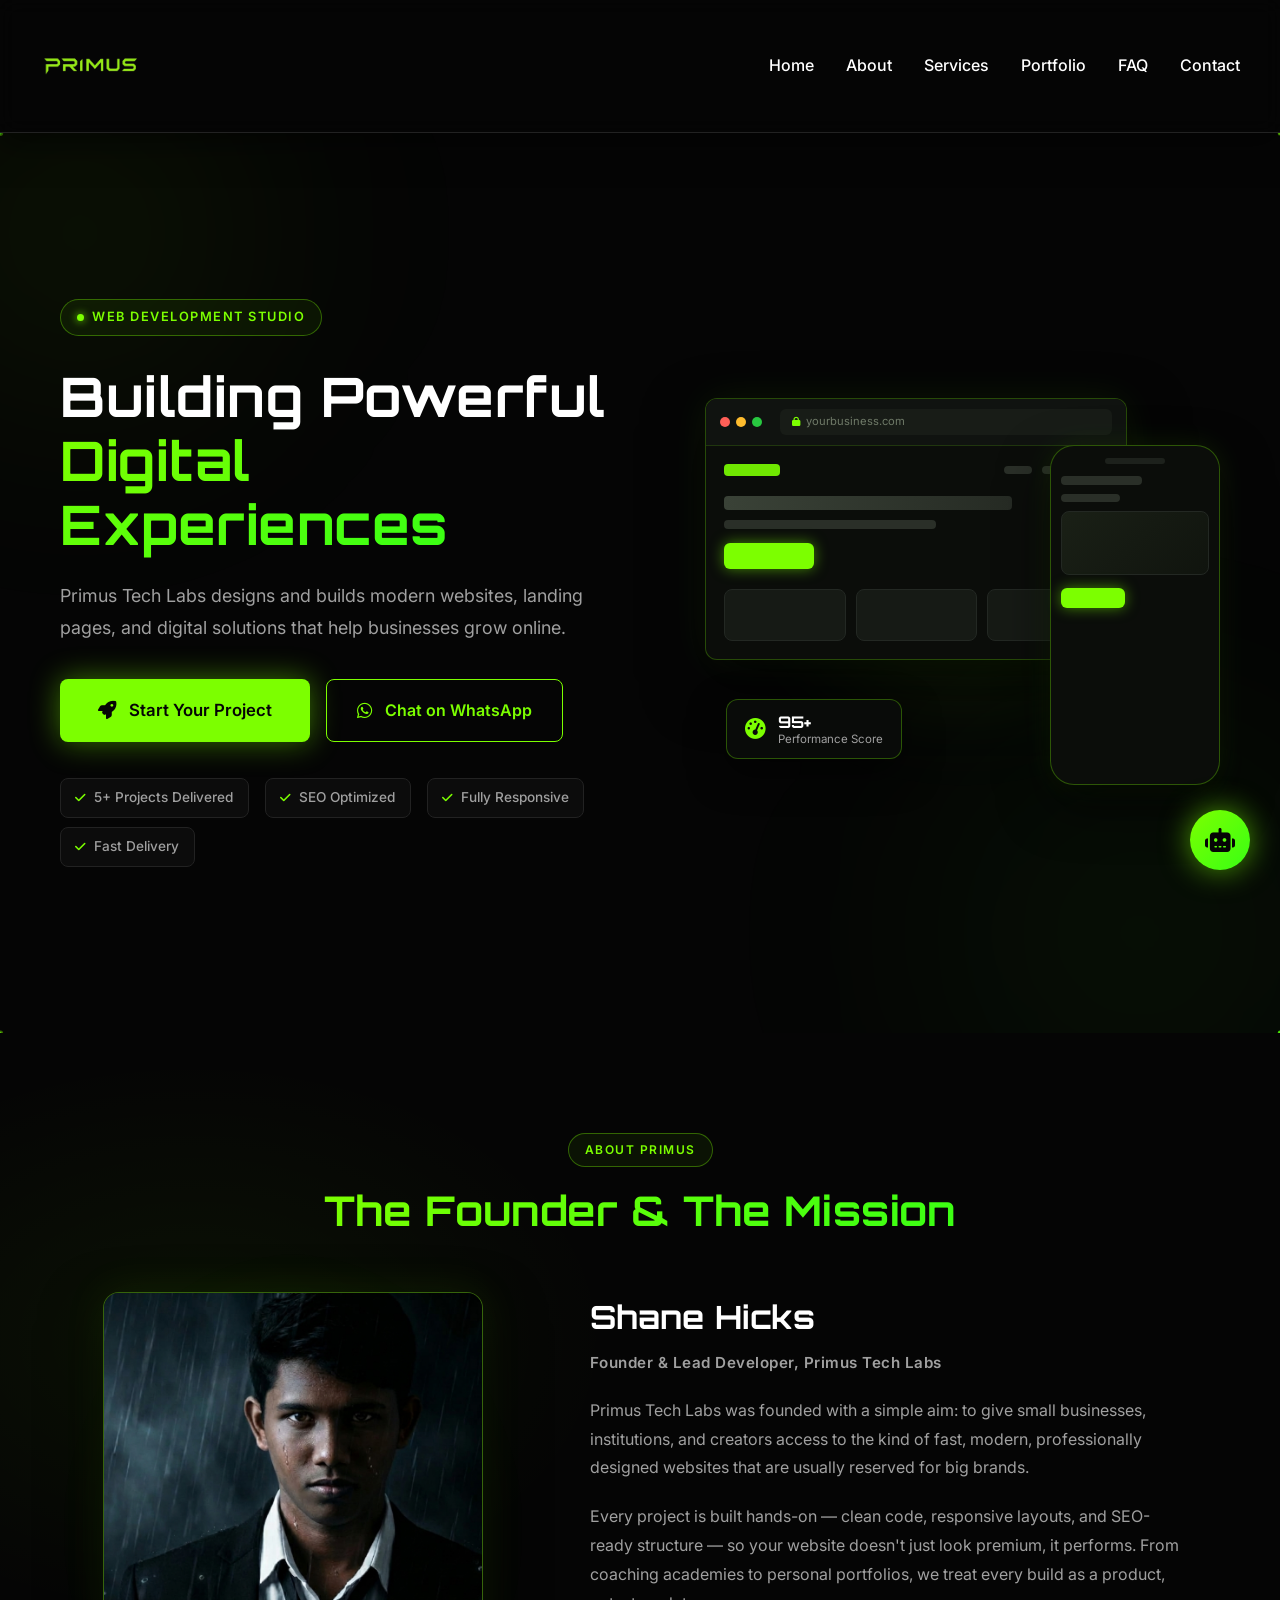
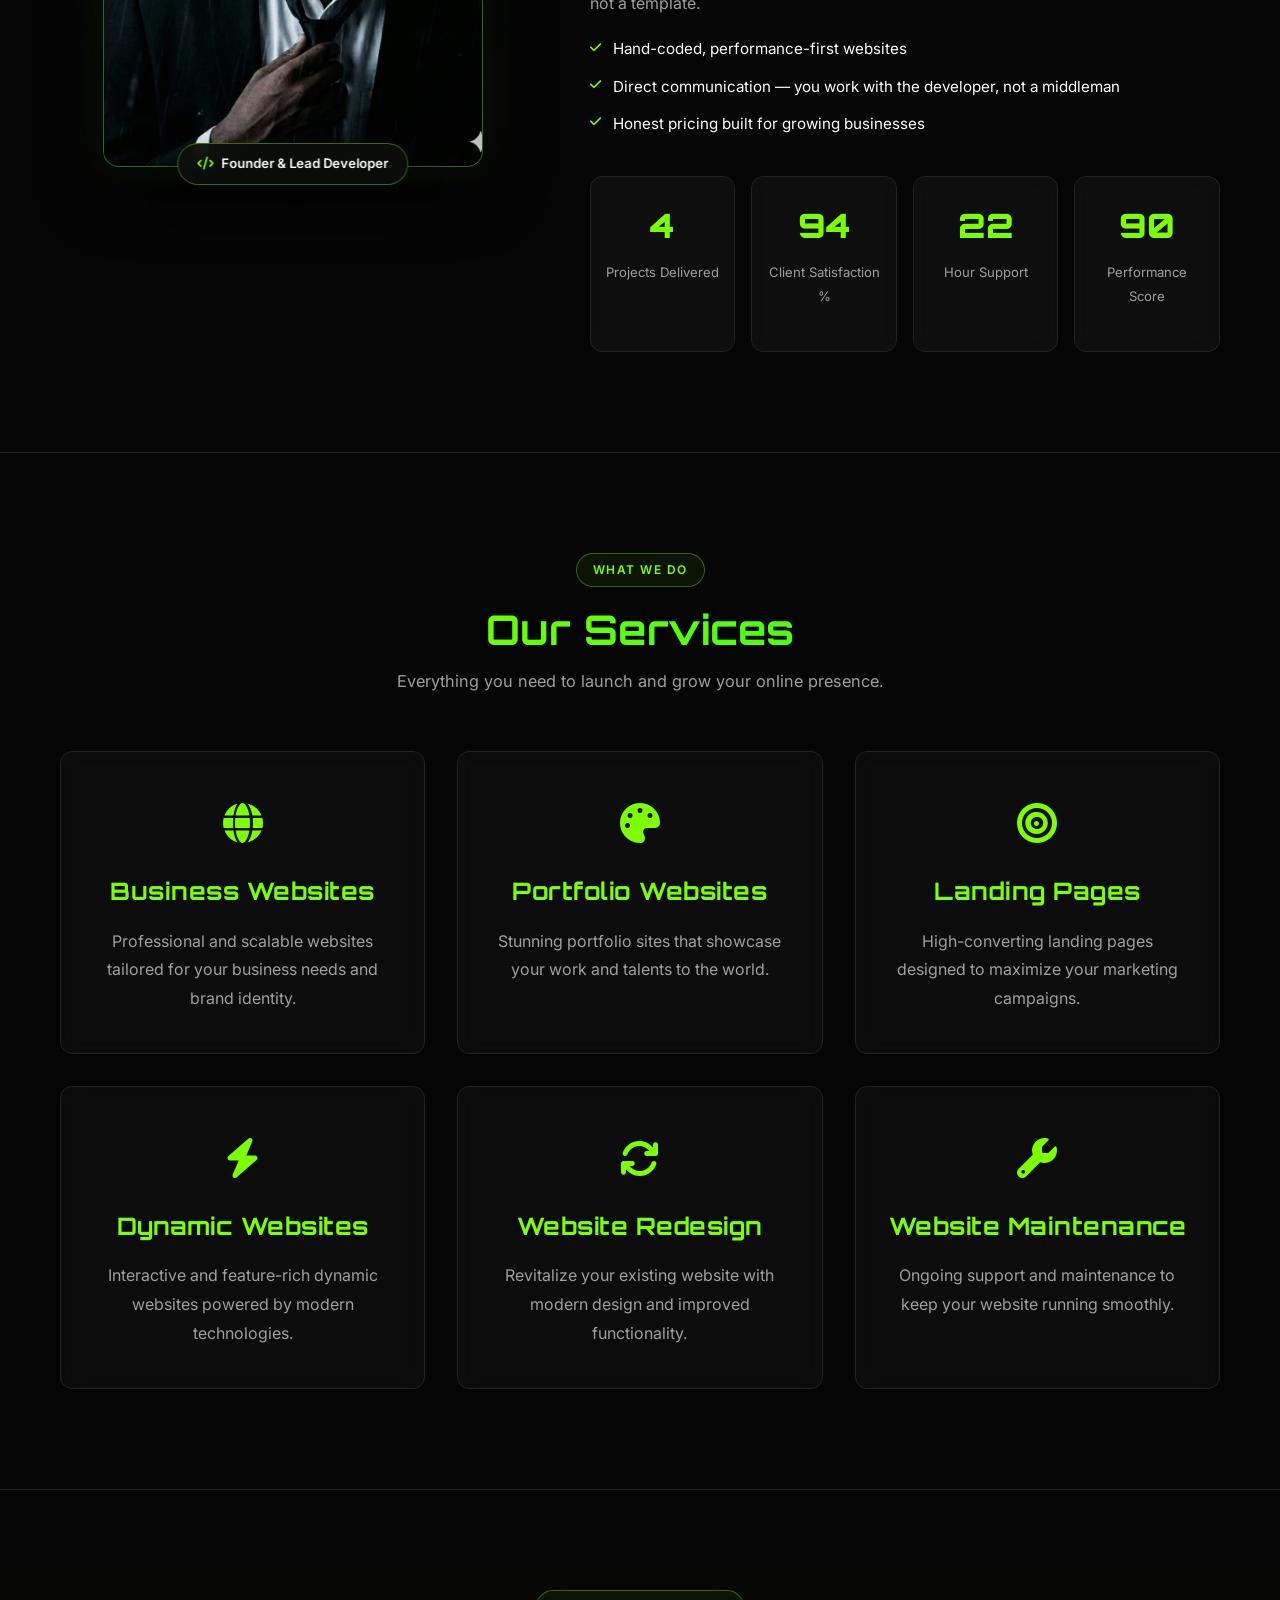
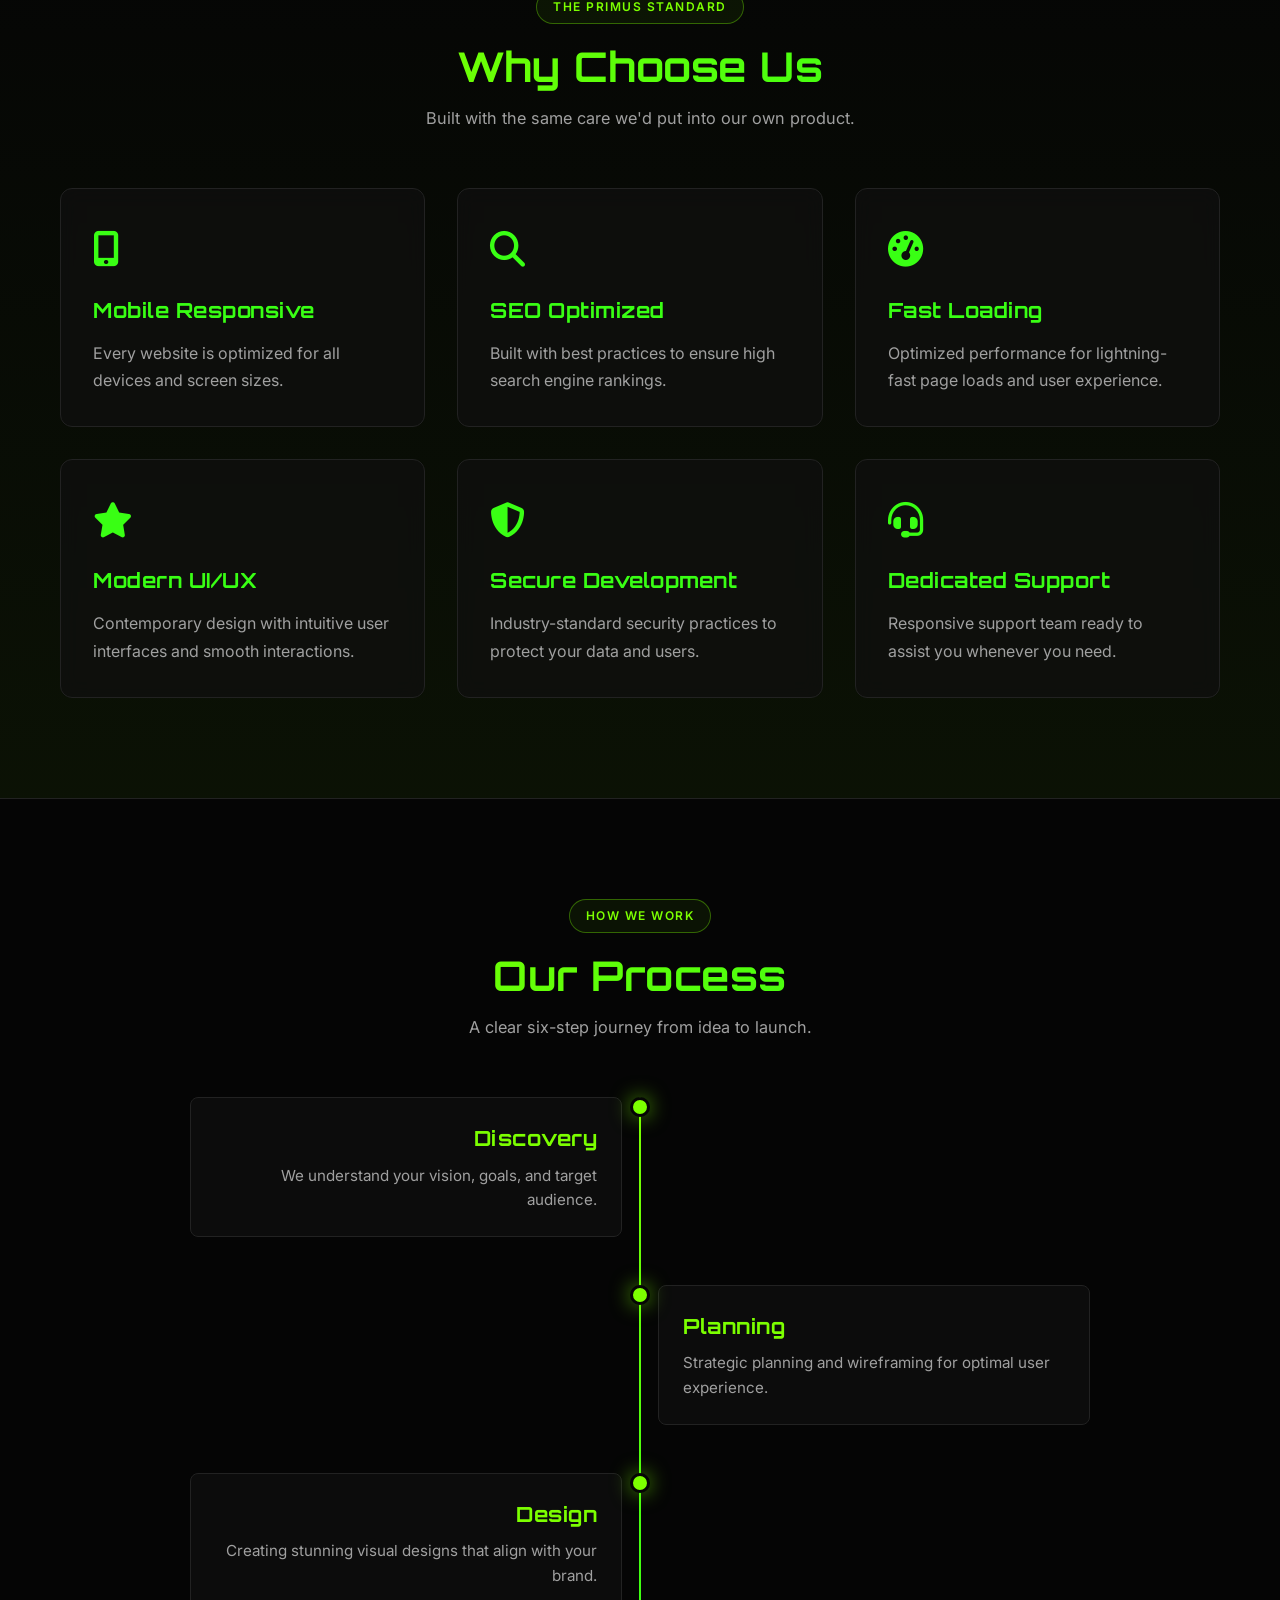
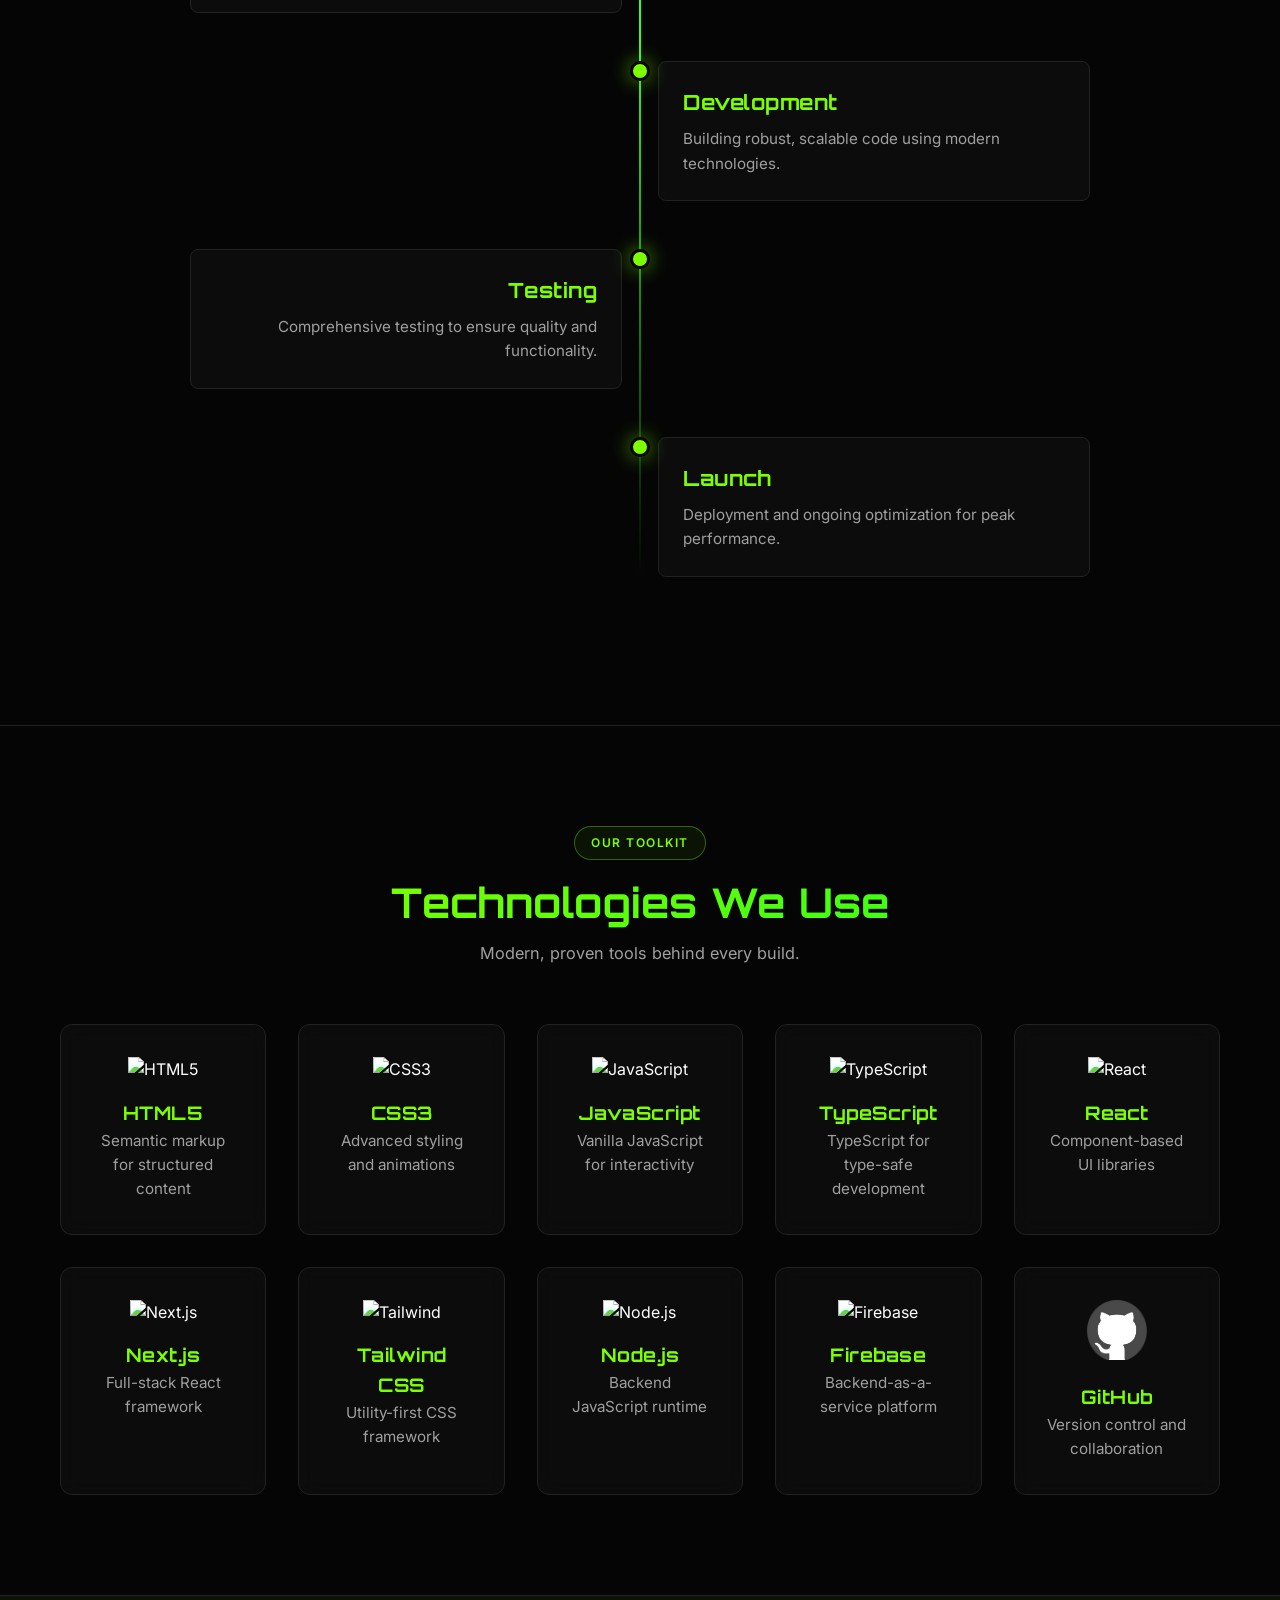
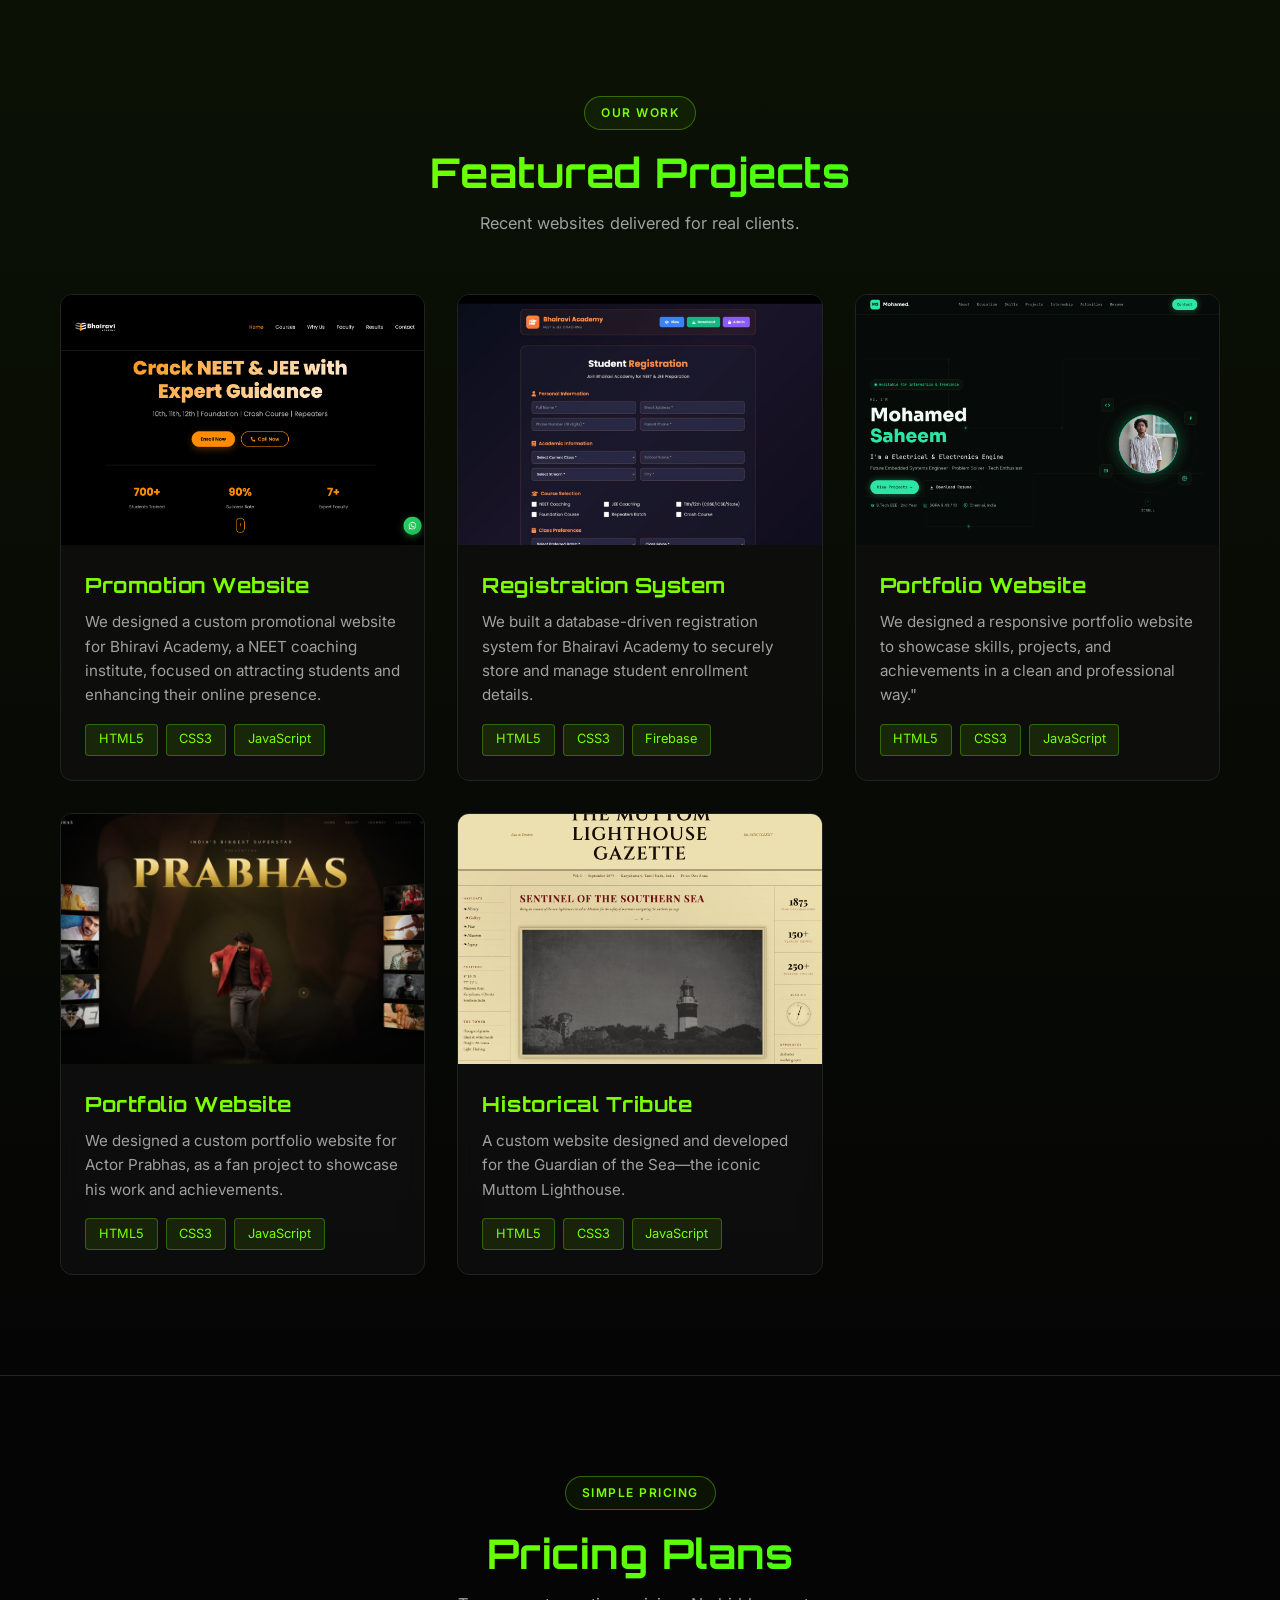
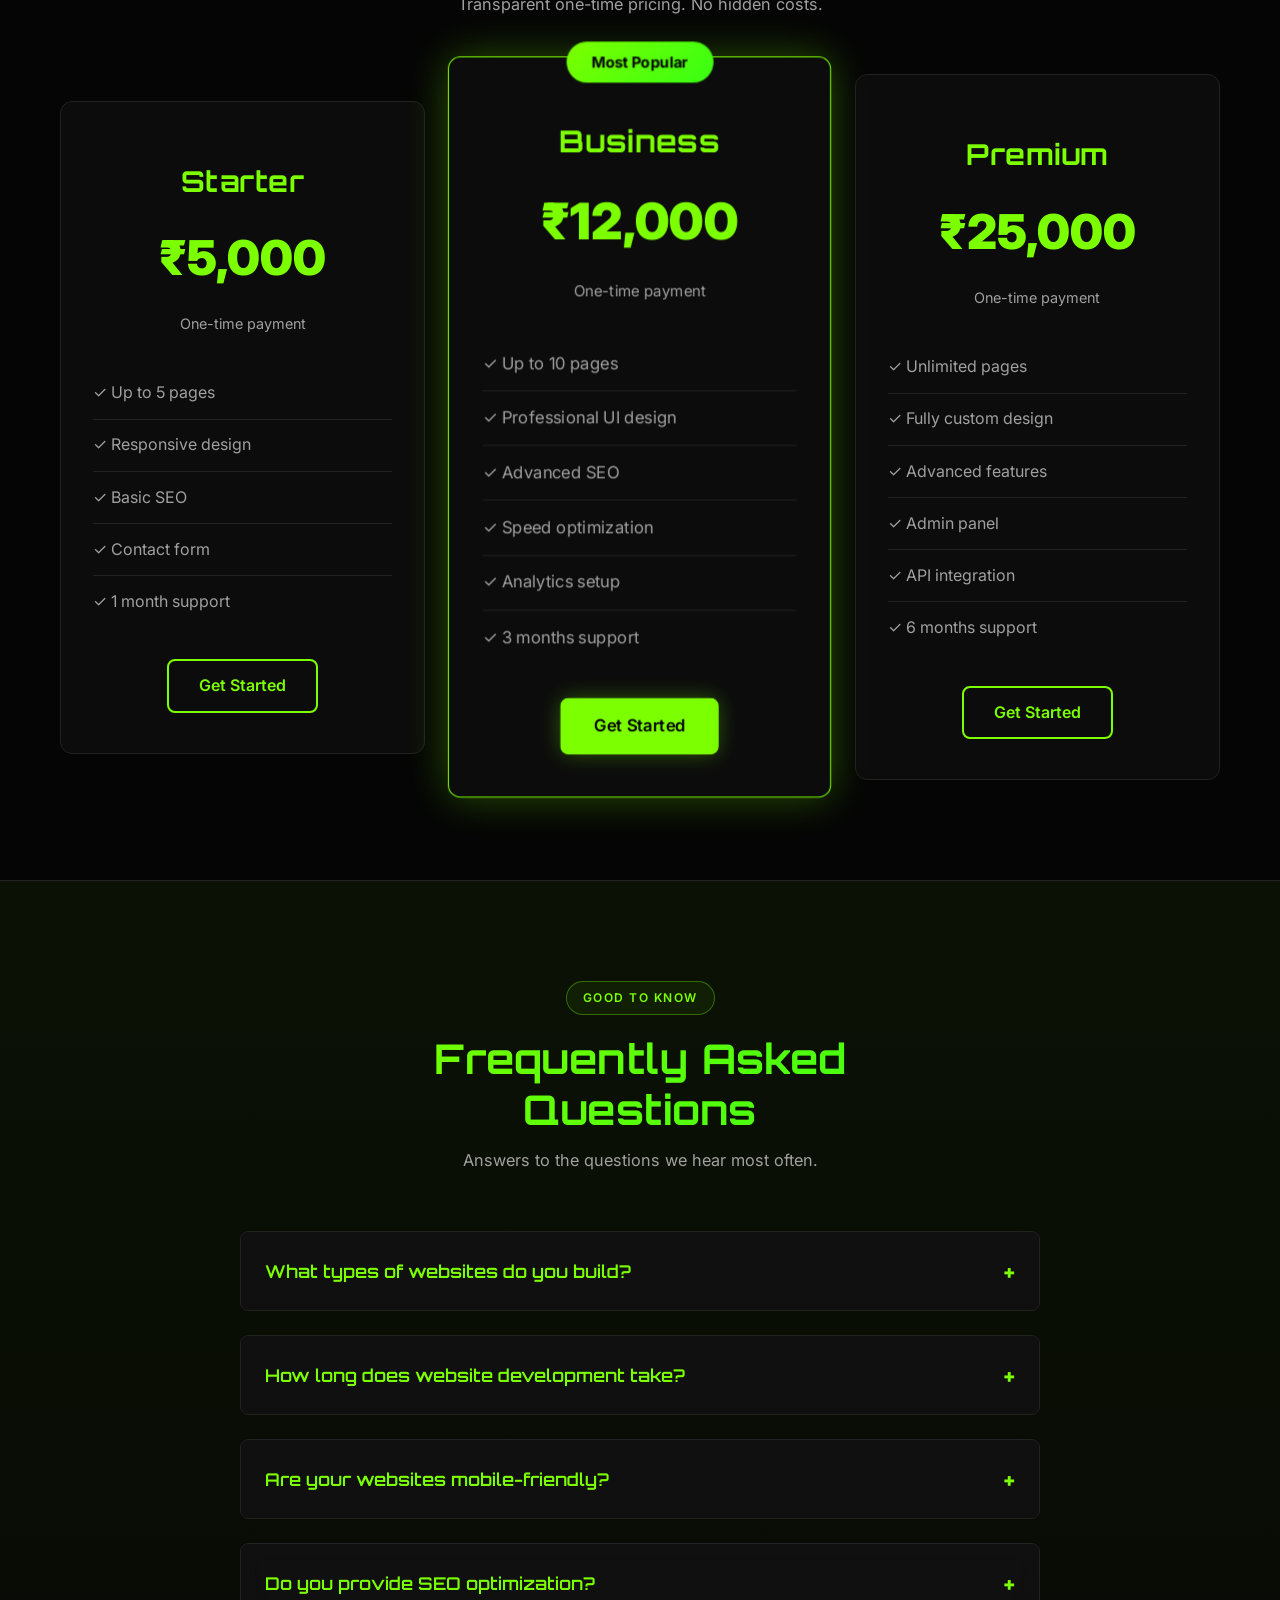
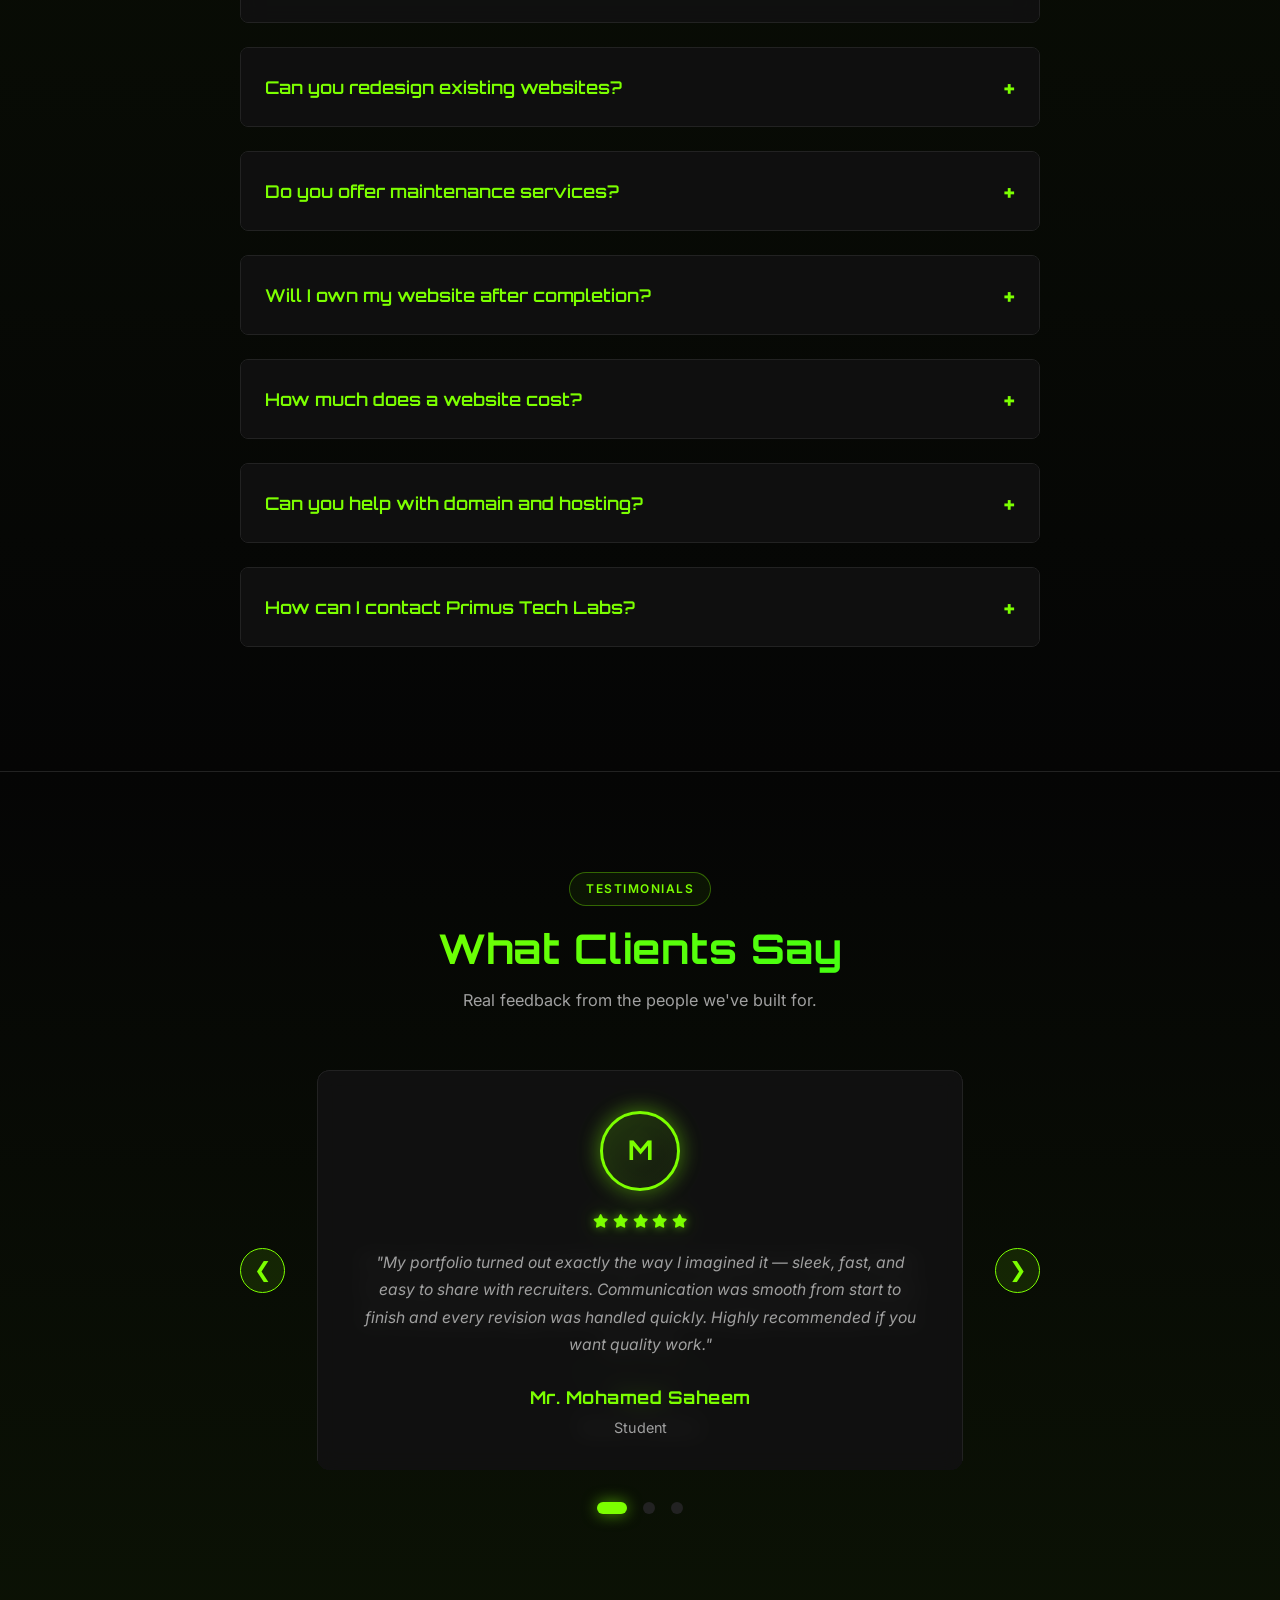
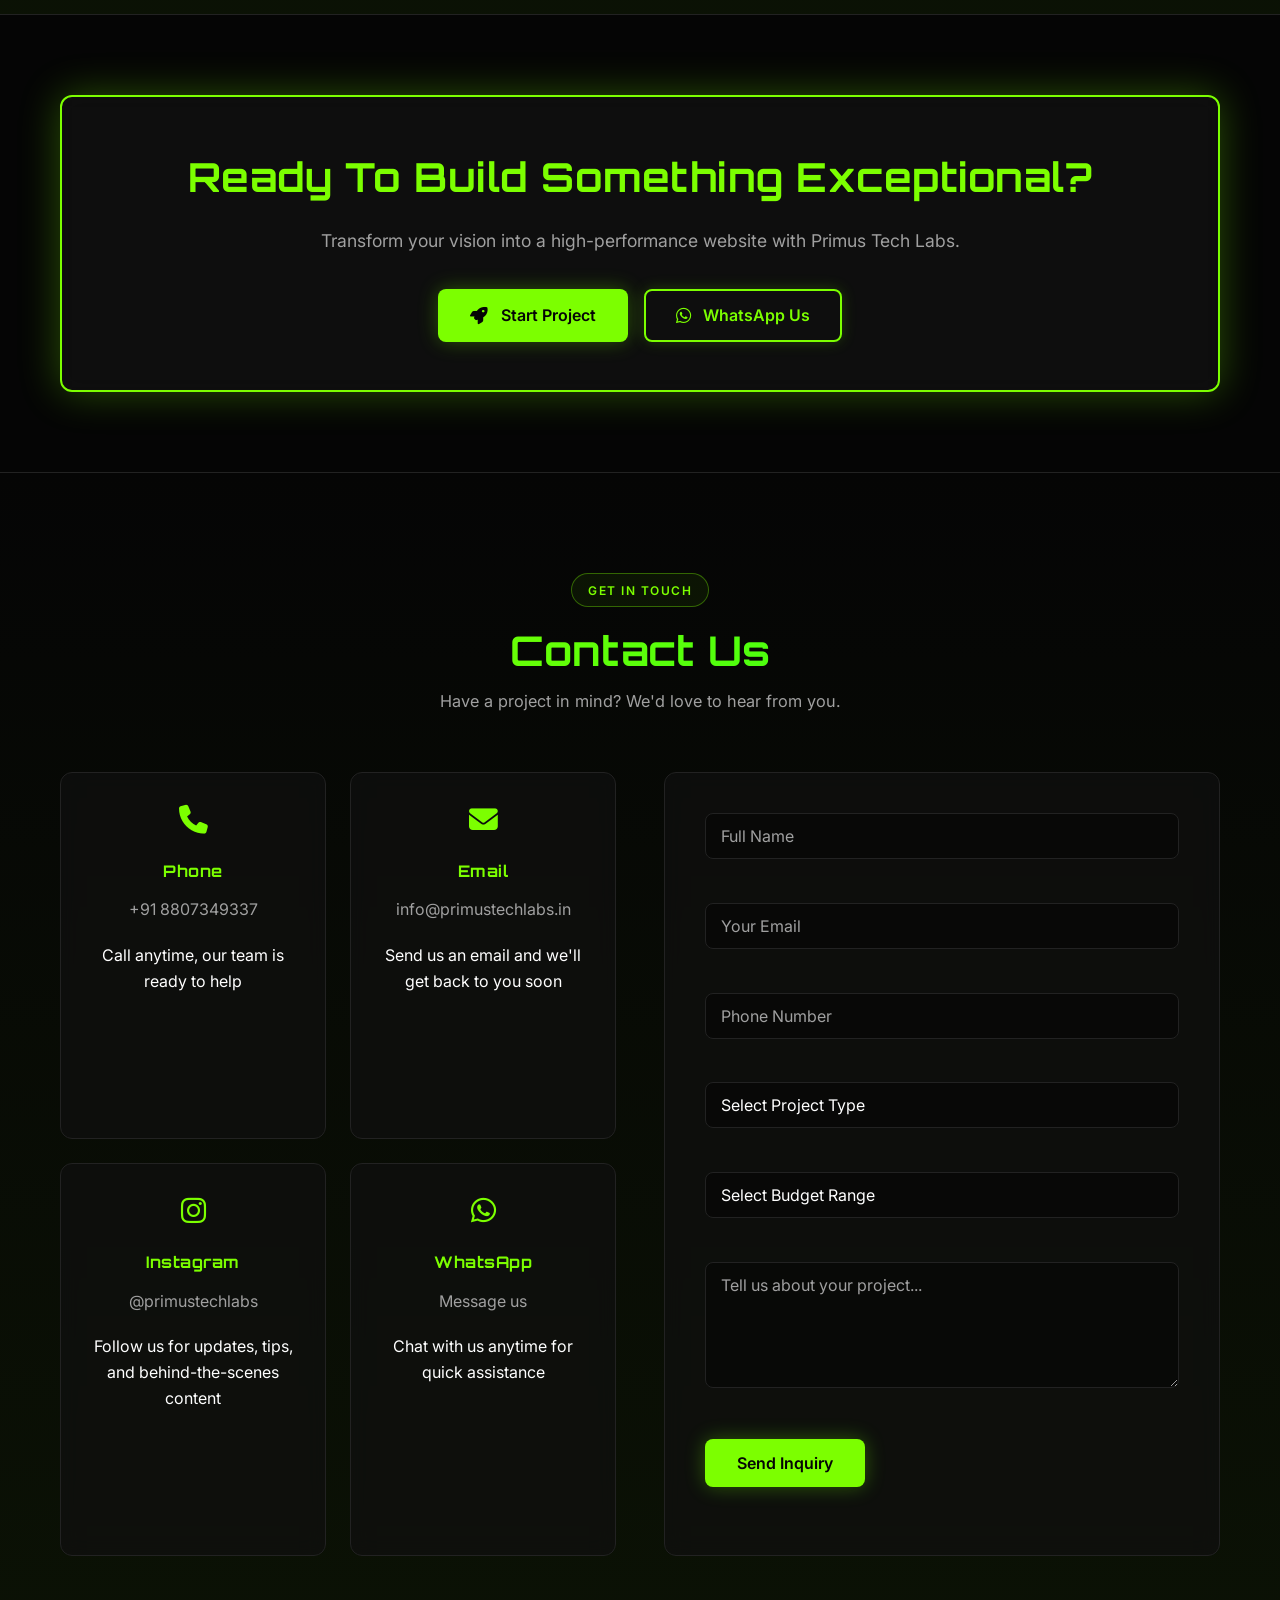
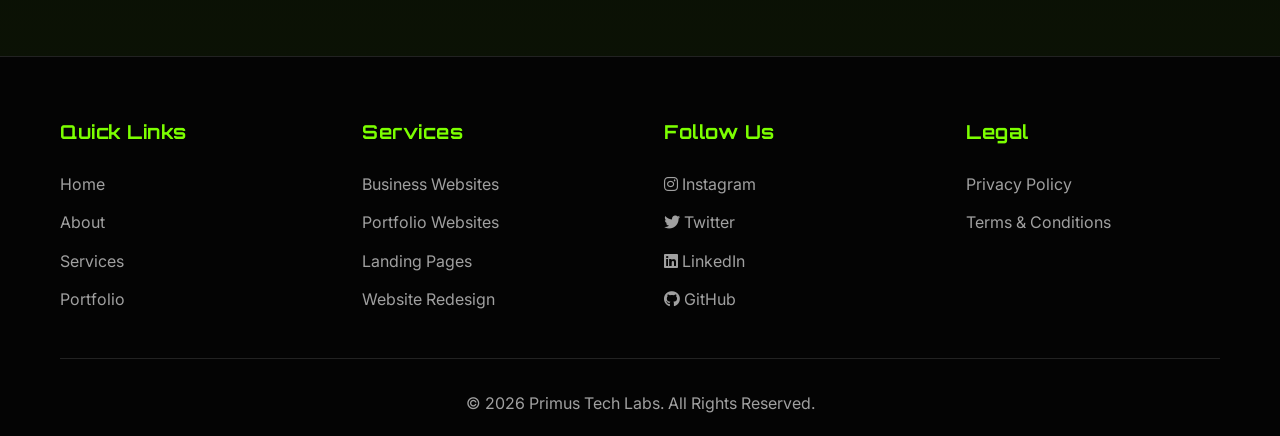
==== commit ae185d6f: "first commit" ====
--- a/index.html
+++ b/index.html
@@ -60,7 +60,7 @@
     <nav class="navbar">
         <div class="container navbar-content">
             <div class="navbar-brand">
-                <img src="image copy.png" alt="Primus Logo" class="logo" style="width: 150px; height: 100px;">
+                <img src="images/logo.png" alt="Primus Tech Labs logo" class="logo">
 
             </div>
 
@@ -72,9 +72,10 @@
 
             <ul class="nav-links" id="navLinks">
                 <li><a href="#home" class="scroll-link">Home</a></li>
+                <li><a href="#about" class="scroll-link">About</a></li>
                 <li><a href="#services" class="scroll-link">Services</a></li>
                 <li><a href="#portfolio" class="scroll-link">Portfolio</a></li>
-                <li><a href="#about" class="scroll-link">About</a></li>
+                <li><a href="#faq" class="scroll-link">FAQ</a></li>
                 <li><a href="#contact" class="scroll-link">Contact</a></li>
 
             </ul>
@@ -83,48 +84,137 @@
 
     <!-- Hero Section -->
     <section id="home" class="hero">
-        <canvas id="particleCanvas" class="particle-bg"></canvas>
-        <div class="hero-content">
+        <canvas id="particleCanvas" class="particle-bg" aria-hidden="true"></canvas>
+        <div class="hero-glow hero-glow-left" aria-hidden="true"></div>
+        <div class="hero-glow hero-glow-right" aria-hidden="true"></div>
+
+        <div class="container hero-content">
             <div class="hero-text">
-                <h1 class="hero-title">Building Powerful Digital Experiences</h1>
-                <p class="hero-subtitle">Primus Tech Labs creates modern websites, landing pages, and digital solutions
-                    that help businesses grow online.</p>
+                <span class="hero-eyebrow"><span class="eyebrow-dot" aria-hidden="true"></span> Web Development
+                    Studio</span>
+                <h1 class="hero-title">Building Powerful <span class="title-accent">Digital Experiences</span></h1>
+                <p class="hero-subtitle">Primus Tech Labs designs and builds modern websites, landing pages, and
+                    digital solutions that help businesses grow online.</p>
                 <div class="hero-buttons">
-                    <a href="#contact" class="btn btn-primary scroll-link"><i class="fas fa-rocket"></i> Start Your
-                        Project</a>
-                    <a href="https://wa.me/917639416446" target="_blank" class="btn btn-secondary"><i
-                            class="fab fa-whatsapp"></i> Chat on WhatsApp</a>
-                </div>
-            </div>
-            <div class="hero-visual">
-                <div class="floating-shapes">
-                    <div class="shape shape-1"></div>
-                    <div class="shape shape-2"></div>
-                    <div class="shape shape-3"></div>
+                    <a href="#contact" class="btn btn-primary btn-hero scroll-link"
+                        aria-label="Start your project — go to contact form"><i class="fas fa-rocket"
+                            aria-hidden="true"></i> Start Your Project</a>
+                    <a href="https://wa.me/917639416446" target="_blank" rel="noopener"
+                        class="btn btn-secondary btn-hero-secondary" aria-label="Chat with us on WhatsApp"><i
+                            class="fab fa-whatsapp" aria-hidden="true"></i> Chat on
+                        WhatsApp</a>
+                </div>
+                <ul class="hero-trust" aria-label="Why clients choose Primus Tech Labs">
+                    <li><i class="fas fa-check" aria-hidden="true"></i> 5+ Projects Delivered</li>
+                    <li><i class="fas fa-check" aria-hidden="true"></i> SEO Optimized</li>
+                    <li><i class="fas fa-check" aria-hidden="true"></i> Fully Responsive</li>
+                    <li><i class="fas fa-check" aria-hidden="true"></i> Fast Delivery</li>
+                </ul>
+            </div>
+
+            <div class="hero-visual" aria-hidden="true">
+                <div class="mockup-glow"></div>
+
+                <!-- Browser window mockup -->
+                <div class="browser-mockup">
+                    <div class="browser-bar">
+                        <span class="browser-dot dot-red"></span>
+                        <span class="browser-dot dot-yellow"></span>
+                        <span class="browser-dot dot-green"></span>
+                        <span class="browser-url"><i class="fas fa-lock"></i> yourbusiness.com</span>
+                    </div>
+                    <div class="browser-body">
+                        <div class="mock-nav">
+                            <span class="mock-logo"></span>
+                            <span class="mock-links"><i></i><i></i><i></i></span>
+                        </div>
+                        <div class="mock-hero">
+                            <span class="mock-line mock-line-lg"></span>
+                            <span class="mock-line mock-line-md"></span>
+                            <span class="mock-btn"></span>
+                        </div>
+                        <div class="mock-cards">
+                            <span class="mock-card"></span>
+                            <span class="mock-card"></span>
+                            <span class="mock-card"></span>
+                        </div>
+                    </div>
+                </div>
+
+                <!-- Floating phone mockup -->
+                <div class="phone-mockup">
+                    <div class="phone-notch"></div>
+                    <div class="phone-screen">
+                        <span class="mock-line mock-line-md"></span>
+                        <span class="mock-line mock-line-sm"></span>
+                        <span class="mock-img"></span>
+                        <span class="mock-btn mock-btn-sm"></span>
+                    </div>
+                </div>
+
+                <!-- Floating metric card -->
+                <div class="metric-card">
+                    <i class="fas fa-gauge-high"></i>
+                    <div class="metric-text">
+                        <strong>95+</strong>
+                        <span>Performance Score</span>
+                    </div>
                 </div>
             </div>
         </div>
     </section>
 
-    <!-- Stats Section -->
-    <section id="stats" class="stats">
+    <!-- About the Founder Section -->
+    <section id="about" class="about-founder">
         <div class="container">
-            <div class="stats-grid">
-                <div class="stat-card">
-                    <div class="stat-number" data-target="5">0</div>
-                    <p class="stat-label">Projects Delivered</p>
-                </div>
-                <div class="stat-card">
-                    <div class="stat-number" data-target="99">0</div>
-                    <p class="stat-label">Client Satisfaction %</p>
-                </div>
-                <div class="stat-card">
-                    <div class="stat-number" data-target="24">0</div>
-                    <p class="stat-label">Hour Support</p>
-                </div>
-                <div class="stat-card">
-                    <div class="stat-number" data-target="95">0</div>
-                    <p class="stat-label">Performance Score</p>
+            <div class="section-header">
+                <span class="section-eyebrow">About Primus</span>
+                <h2 class="section-title">The Founder &amp; The Mission</h2>
+            </div>
+
+            <div class="founder-layout">
+                <div class="founder-photo-wrap">
+                    <div class="founder-photo-glow" aria-hidden="true"></div>
+                    <img src="images/founder.png" alt="Shane, Founder of Primus Tech Labs" class="founder-photo">
+                    <div class="founder-badge"><i class="fas fa-code" aria-hidden="true"></i> Founder &amp; Lead
+                        Developer</div>
+                </div>
+
+                <div class="founder-text">
+                    <h3 class="founder-name">Shane Hicks</h3>
+                    <p class="founder-role">Founder &amp; Lead Developer, Primus Tech Labs</p>
+                    <p>Primus Tech Labs was founded with a simple aim: to give small businesses, institutions, and
+                        creators access to the kind of fast, modern, professionally designed websites that are usually
+                        reserved for big brands.</p>
+                    <p>Every project is built hands-on — clean code, responsive layouts, and SEO-ready structure —
+                        so your website doesn't just look premium, it performs. From coaching academies to personal
+                        portfolios, we treat every build as a product, not a template.</p>
+                    <ul class="founder-points">
+                        <li><i class="fas fa-check" aria-hidden="true"></i> Hand-coded, performance-first websites</li>
+                        <li><i class="fas fa-check" aria-hidden="true"></i> Direct communication — you work with the
+                            developer, not a middleman</li>
+                        <li><i class="fas fa-check" aria-hidden="true"></i> Honest pricing built for growing businesses
+                        </li>
+                    </ul>
+
+                    <div class="stats-grid founder-stats">
+                        <div class="stat-card">
+                            <div class="stat-number" data-target="5">0</div>
+                            <p class="stat-label">Projects Delivered</p>
+                        </div>
+                        <div class="stat-card">
+                            <div class="stat-number" data-target="99">0</div>
+                            <p class="stat-label">Client Satisfaction %</p>
+                        </div>
+                        <div class="stat-card">
+                            <div class="stat-number" data-target="24">0</div>
+                            <p class="stat-label">Hour Support</p>
+                        </div>
+                        <div class="stat-card">
+                            <div class="stat-number" data-target="95">0</div>
+                            <p class="stat-label">Performance Score</p>
+                        </div>
+                    </div>
                 </div>
             </div>
         </div>
@@ -133,7 +223,11 @@
     <!-- Services Section -->
     <section id="services" class="services">
         <div class="container">
-            <h2 class="section-title">Our Services</h2>
+            <div class="section-header">
+                <span class="section-eyebrow">What We Do</span>
+                <h2 class="section-title">Our Services</h2>
+                <p class="section-subtitle">Everything you need to launch and grow your online presence.</p>
+            </div>
             <div class="services-grid">
                 <div class="service-card">
                     <div class="service-icon"><i class="fas fa-globe"></i></div>
@@ -150,16 +244,7 @@
                     <h3>Landing Pages</h3>
                     <p>High-converting landing pages designed to maximize your marketing campaigns.</p>
                 </div>
-                <div class="service-card">
-                    <div class="service-icon"><i class="fas fa-suitcase"></i></div>
-                    <h3>Promotional Websites</h3>
-                    <p>Eye-catching promotional sites that drive engagement and boost your brand visibility.</p>
-                </div>
-                <div class="service-card">
-                    <div class="service-icon"><i class="fas fa-file"></i></div>
-                    <h3>Static Websites</h3>
-                    <p>Fast, SEO-friendly static websites that are easy to maintain and deploy.</p>
-                </div>
+
                 <div class="service-card">
                     <div class="service-icon"><i class="fas fa-bolt"></i></div>
                     <h3>Dynamic Websites</h3>
@@ -182,7 +267,11 @@
     <!-- Why Choose Us Section -->
     <section class="why-choose">
         <div class="container">
-            <h2 class="section-title">Why Choose Us</h2>
+            <div class="section-header">
+                <span class="section-eyebrow">The Primus Standard</span>
+                <h2 class="section-title">Why Choose Us</h2>
+                <p class="section-subtitle">Built with the same care we'd put into our own product.</p>
+            </div>
             <div class="features-grid">
                 <div class="feature-card">
                     <div class="feature-icon"><i class="fas fa-mobile-alt"></i></div>
@@ -221,7 +310,11 @@
     <!-- Process Section -->
     <section class="process">
         <div class="container">
-            <h2 class="section-title">Our Process</h2>
+            <div class="section-header">
+                <span class="section-eyebrow">How We Work</span>
+                <h2 class="section-title">Our Process</h2>
+                <p class="section-subtitle">A clear six-step journey from idea to launch.</p>
+            </div>
             <div class="timeline">
                 <div class="timeline-item">
                     <div class="timeline-dot"></div>
@@ -269,16 +362,92 @@
         </div>
     </section>
 
+    <!-- Technologies Section -->
+    <section class="technologies">
+        <div class="container">
+            <div class="section-header">
+                <span class="section-eyebrow">Our Toolkit</span>
+                <h2 class="section-title">Technologies We Use</h2>
+                <p class="section-subtitle">Modern, proven tools behind every build.</p>
+            </div>
+            <div class="tech-grid">
+                <div class="tech-card">
+                    <img src="https://cdn.jsdelivr.net/gh/devicons/devicon/icons/html5/html5-original.svg" alt="HTML5"
+                        class="tech-logo-img">
+                    <h3 style="color: var(--primary-green);">HTML5</h3>
+                    <p>Semantic markup for structured content</p>
+                </div>
+                <div class="tech-card">
+                    <img src="https://cdn.jsdelivr.net/gh/devicons/devicon/icons/css3/css3-original.svg" alt="CSS3"
+                        class="tech-logo-img">
+                    <h3 style="color: var(--primary-green);">CSS3</h3>
+                    <p>Advanced styling and animations</p>
+                </div>
+                <div class="tech-card">
+                    <img src="https://cdn.jsdelivr.net/gh/devicons/devicon/icons/javascript/javascript-original.svg"
+                        alt="JavaScript" class="tech-logo-img">
+                    <h3 style="color: var(--primary-green);">JavaScript</h3>
+                    <p>Vanilla JavaScript for interactivity</p>
+                </div>
+                <div class="tech-card">
+                    <img src="https://cdn.jsdelivr.net/gh/devicons/devicon/icons/typescript/typescript-original.svg"
+                        alt="TypeScript" class="tech-logo-img">
+                    <h3 style="color: var(--primary-green);">TypeScript</h3>
+                    <p>TypeScript for type-safe development</p>
+                </div>
+                <div class="tech-card">
+                    <img src="https://cdn.jsdelivr.net/gh/devicons/devicon/icons/react/react-original.svg" alt="React"
+                        class="tech-logo-img">
+                    <h3 style="color: var(--primary-green);">React</h3>
+                    <p>Component-based UI libraries</p>
+                </div>
+                <div class="tech-card">
+                    <img src="https://cdn.jsdelivr.net/gh/devicons/devicon/icons/nextjs/nextjs-original.svg"
+                        alt="Next.js" class="tech-logo-img">
+                    <h3 style="color: var(--primary-green);">Next.js</h3>
+                    <p>Full-stack React framework</p>
+                </div>
+                <div class="tech-card">
+                    <img src="https://cdn.jsdelivr.net/gh/devicons/devicon/icons/tailwindcss/tailwindcss-original.svg"
+                        alt="Tailwind" class="tech-logo-img">
+                    <h3 style="color: var(--primary-green);">Tailwind CSS</h3>
+                    <p>Utility-first CSS framework</p>
+                </div>
+                <div class="tech-card">
+                    <img src="https://cdn.jsdelivr.net/gh/devicons/devicon/icons/nodejs/nodejs-original.svg"
+                        alt="Node.js" class="tech-logo-img">
+                    <h3 style="color: var(--primary-green);">Node.js</h3>
+                    <p>Backend JavaScript runtime</p>
+                </div>
+                <div class="tech-card">
+                    <img src="https://cdn.jsdelivr.net/gh/devicons/devicon/icons/firebase/firebase-plain.svg"
+                        alt="Firebase" class="tech-logo-img">
+                    <h3 style="color: var(--primary-green);">Firebase</h3>
+                    <p>Backend-as-a-service platform</p>
+                </div>
+                <div class="tech-card">
+                    <img src="images/github.png" alt="GitHub" class="tech-logo-img">
+                    <h3 style="color: var(--primary-green);">GitHub</h3>
+                    <p>Version control and collaboration</p>
+                </div>
+            </div>
+        </div>
+    </section>
+
     <!-- Portfolio Section -->
     <section id="portfolio" class="portfolio">
         <div class="container">
-            <h2 class="section-title">Featured Projects</h2>
+            <div class="section-header">
+                <span class="section-eyebrow">Our Work</span>
+                <h2 class="section-title">Featured Projects</h2>
+                <p class="section-subtitle">Recent websites delivered for real clients.</p>
+            </div>
             <div class="portfolio-grid">
                 <div class="portfolio-card">
                     <div class="portfolio-image">
-                        <img src="image copy 5.png" alt="Project 1">
+                        <img src="images/bhairavi.png" alt="Project 1">
                         <div class="portfolio-overlay">
-                            <a href="https://bhairavi-academy.netlify.app/" class="btn btn-primary small">View
+                            <a href="#" class="btn btn-primary small">View
                                 Project</a>
                         </div>
                     </div>
@@ -296,9 +465,9 @@
 
                 <div class="portfolio-card">
                     <div class="portfolio-image">
-                        <img src="image copy 6.png" alt="Project 2">
+                        <img src="images/joinbhairavi.png" alt="Project 2">
                         <div class="portfolio-overlay">
-                            <a href="https://join-bhairavi.netlify.app/" class="btn btn-primary small">View Project</a>
+                            <a href="#" class="btn btn-primary small">View Project</a>
                         </div>
                     </div>
                     <div class="portfolio-content">
@@ -315,16 +484,17 @@
 
                 <div class="portfolio-card">
                     <div class="portfolio-image">
-                        <img src="image copy 7.png" alt="Project 3">
+                        <img src="images/portfolio.png" alt="Project 3">
                         <div class="portfolio-overlay">
-                            <a href="https://myportfolio-iota-two-77.vercel.app/" class="btn btn-primary small">View
+                            <a href="https://my-personal-portfolio-nine-omega.vercel.app/"
+                                class="btn btn-primary small">View
                                 Project</a>
                         </div>
                     </div>
                     <div class="portfolio-content">
                         <h3>Portfolio Website</h3>
                         <p>We designed a responsive portfolio website to showcase skills, projects, and achievements in
-                            a clean and professional way.”</p>
+                            a clean and professional way."</p>
                         <div class="tech-tags">
                             <span class="tech-tag">HTML5</span>
                             <span class="tech-tag">CSS3</span>
@@ -332,121 +502,46 @@
                         </div>
                     </div>
                 </div>
-            </div>
-        </div>
-    </section>
-
-    <!-- Technologies Section -->
-    <section class="technologies">
-        <div class="container">
-            <h2 class="section-title">Technologies We Use</h2>
-            <div class="tech-grid">
-                <div class="tech-card">
-                    <img src="https://cdn.jsdelivr.net/gh/devicons/devicon/icons/html5/html5-original.svg" alt="HTML5"
-                        class="tech-logo-img">
-                    <h3 style="color: var(--primary-green);">HTML5</h3>
-                    <p>Semantic markup for structured content</p>
-                </div>
-                <div class="tech-card">
-                    <img src="https://cdn.jsdelivr.net/gh/devicons/devicon/icons/css3/css3-original.svg" alt="CSS3"
-                        class="tech-logo-img">
-                    <h3 style="color: var(--primary-green);">CSS3</h3>
-                    <p>Advanced styling and animations</p>
-                </div>
-                <div class="tech-card">
-                    <img src="https://cdn.jsdelivr.net/gh/devicons/devicon/icons/javascript/javascript-original.svg"
-                        alt="JavaScript" class="tech-logo-img">
-                    <h3 style="color: var(--primary-green);">JavaScript</h3>
-                    <p>Vanilla JavaScript for interactivity</p>
-                </div>
-                <div class="tech-card">
-                    <img src="https://cdn.jsdelivr.net/gh/devicons/devicon/icons/typescript/typescript-original.svg"
-                        alt="TypeScript" class="tech-logo-img">
-                    <h3 style="color: var(--primary-green);">TypeScript</h3>
-                    <p>TypeScript for type-safe development</p>
-                </div>
-                <div class="tech-card">
-                    <img src="https://cdn.jsdelivr.net/gh/devicons/devicon/icons/react/react-original.svg" alt="React"
-                        class="tech-logo-img">
-                    <h3 style="color: var(--primary-green);">React</h3>
-                    <p>Component-based UI libraries</p>
-                </div>
-                <div class="tech-card">
-                    <img src="https://cdn.jsdelivr.net/gh/devicons/devicon/icons/nextjs/nextjs-original.svg"
-                        alt="Next.js" class="tech-logo-img">
-                    <h3 style="color: var(--primary-green);">Next.js</h3>
-                    <p>Full-stack React framework</p>
-                </div>
-                <div class="tech-card">
-                    <img src="https://cdn.jsdelivr.net/gh/devicons/devicon/icons/tailwindcss/tailwindcss-original.svg"
-                        alt="Tailwind" class="tech-logo-img">
-                    <h3 style="color: var(--primary-green);">Tailwind CSS</h3>
-                    <p>Utility-first CSS framework</p>
-                </div>
-                <div class="tech-card">
-                    <img src="https://cdn.jsdelivr.net/gh/devicons/devicon/icons/nodejs/nodejs-original.svg"
-                        alt="Node.js" class="tech-logo-img">
-                    <h3 style="color: var(--primary-green);">Node.js</h3>
-                    <p>Backend JavaScript runtime</p>
-                </div>
-                <div class="tech-card">
-                    <img src="https://cdn.jsdelivr.net/gh/devicons/devicon/icons/firebase/firebase-plain.svg"
-                        alt="Firebase" class="tech-logo-img">
-                    <h3 style="color: var(--primary-green);">Firebase</h3>
-                    <p>Backend-as-a-service platform</p>
-                </div>
-                <div class="tech-card">
-                    <img src="image copy 4.png" alt="GitHub" class="tech-logo-img">
-                    <h3 style="color: var(--primary-green);">GitHub</h3>
-                    <p>Version control and collaboration</p>
-                </div>
-            </div>
-        </div>
-    </section>
-
-    <!-- Testimonials Section -->
-    <section class="testimonials">
-        <div class="container">
-            <h2 class="section-title">What Clients Say</h2>
-            <div class="testimonials-carousel">
-                <button class="carousel-btn prev" id="prevTestimonial">❮</button>
-
-                <div class="testimonial-container">
-                    <div class="testimonial-card active">
-                        <div class="testimonial-avatar">
-                            <img src="image.png" alt="Client 1">
-                        </div>
-                        <p class="testimonial-text">I’m really happy to share my experience with this talented digital
-                            content creator. He created my academy’s website in a very professional and attractive way. Now our academy looks more
-                            professional and well-organized online. His research, ideas,were
-                            excellent throughout the process.Keep shining and growing with intelligence and creativity.
-                            </p>
-                        <h4 class="testimonial-author">Ms. Parvathy</h4>
-                        <p class="testimonial-role">Owner, Bhairavi Academy</p>
-                    </div>
-
-                    <div class="testimonial-card">
-                        <div class="testimonial-avatar">
-                            <img src="image.png" alt="Client 2">
-                        </div>
-                        <p class="testimonial-text">Honestly, Primus Tech did an amazing job on my portfolio website. The
-                            design is super clean and modern, and it actually represents my work exactly how I wanted it
-                            to. He was really patient with all my requests and brought a lot of great ideas to the table
-                            that made the final result way better than I expected.If you need a solid website, he’s definitely the guy. Massive thanks, man!</p>
-                        <h4 class="testimonial-author">Shane Hicks</h4>
-                        <p class="testimonial-role">Student</p>
-                    </div>
-
-
-                </div>
-
-                <button class="carousel-btn next" id="nextTestimonial">❯</button>
-            </div>
-
-            <div class="carousel-dots">
-                <span class="dot active" data-index="0"></span>
-                <span class="dot" data-index="1"></span>
-                <span class="dot" data-index="2"></span>
+
+                <div class="portfolio-card">
+                    <div class="portfolio-image">
+                        <img src="images/rebel.png" alt="Project 4">
+                        <div class="portfolio-overlay">
+                            <a href="https://rebel-star-prabhas.vercel.app/" class="btn btn-primary small">View
+                                Project</a>
+                        </div>
+                    </div>
+                    <div class="portfolio-content">
+                        <h3>Portfolio Website</h3>
+                        <p>We designed a custom portfolio website for Actor Prabhas, as a fan project to showcase his
+                            work and achievements.</p>
+                        <div class="tech-tags">
+                            <span class="tech-tag">HTML5</span>
+                            <span class="tech-tag">CSS3</span>
+                            <span class="tech-tag">JavaScript</span>
+                        </div>
+                    </div>
+                </div>
+
+                <div class="portfolio-card">
+                    <div class="portfolio-image">
+                        <img src="images/lighthouse.png" alt="Project 5">
+                        <div class="portfolio-overlay">
+                            <a href="https://muttom-light-house.vercel.app/" class="btn btn-primary small">View
+                                Project</a>
+                        </div>
+                    </div>
+                    <div class="portfolio-content">
+                        <h3>Historical Tribute</h3>
+                        <p>A custom website designed and developed for the Guardian of the Sea—the iconic Muttom
+                            Lighthouse. </p>
+                        <div class="tech-tags">
+                            <span class="tech-tag">HTML5</span>
+                            <span class="tech-tag">CSS3</span>
+                            <span class="tech-tag">JavaScript</span>
+                        </div>
+                    </div>
+                </div>
             </div>
         </div>
     </section>
@@ -454,7 +549,11 @@
     <!-- Pricing Section -->
     <section class="pricing">
         <div class="container">
-            <h2 class="section-title">Pricing Plans</h2>
+            <div class="section-header">
+                <span class="section-eyebrow">Simple Pricing</span>
+                <h2 class="section-title">Pricing Plans</h2>
+                <p class="section-subtitle">Transparent one-time pricing. No hidden costs.</p>
+            </div>
             <div class="pricing-grid">
                 <div class="pricing-card">
                     <h3>Starter</h3>
@@ -507,9 +606,13 @@
     </section>
 
     <!-- FAQ Section -->
-    <section id="about" class="faq">
+    <section id="faq" class="faq">
         <div class="container">
-            <h2 class="section-title">Frequently Asked Questions</h2>
+            <div class="section-header">
+                <span class="section-eyebrow">Good To Know</span>
+                <h2 class="section-title">Frequently Asked Questions</h2>
+                <p class="section-subtitle">Answers to the questions we hear most often.</p>
+            </div>
             <div class="faq-container">
                 <div class="faq-item">
                     <button class="faq-question">
@@ -624,6 +727,71 @@
                             typically respond within 24 hours. Fill out the contact form below to get started!</p>
                     </div>
                 </div>
+            </div>
+        </div>
+    </section>
+
+    <!-- Testimonials Section -->
+    <section class="testimonials">
+        <div class="container">
+            <div class="section-header">
+                <span class="section-eyebrow">Testimonials</span>
+                <h2 class="section-title">What Clients Say</h2>
+                <p class="section-subtitle">Real feedback from the people we've built for.</p>
+            </div>
+            <div class="testimonials-carousel">
+                <button class="carousel-btn prev" id="prevTestimonial" aria-label="Previous testimonial">❮</button>
+
+                <div class="testimonial-container">
+                    <div class="testimonial-card active">
+                        <div class="testimonial-avatar" aria-hidden="true"><span>P</span></div>
+                        <div class="testimonial-stars" aria-label="5 out of 5 stars">
+                            <i class="fas fa-star"></i><i class="fas fa-star"></i><i class="fas fa-star"></i><i
+                                class="fas fa-star"></i><i class="fas fa-star"></i>
+                        </div>
+                        <p class="testimonial-text">"He created my academy's website in a very professional and
+                            attractive way. Now our academy looks more professional and well-organized online. His
+                            research and ideas were excellent throughout the process."</p>
+                        <h4 class="testimonial-author">Ms. Parvathy</h4>
+                        <p class="testimonial-role">Owner, Bhairavi Academy</p>
+                    </div>
+
+                    <div class="testimonial-card">
+                        <div class="testimonial-avatar" aria-hidden="true"><span>T</span></div>
+                        <div class="testimonial-stars" aria-label="5 out of 5 stars">
+                            <i class="fas fa-star"></i><i class="fas fa-star"></i><i class="fas fa-star"></i><i
+                                class="fas fa-star"></i><i class="fas fa-star"></i>
+                        </div>
+                        <p class="testimonial-text">Primus Tech Labs did an outstanding job developing our academy
+                            website.
+                            The design is clean, modern, and easy for students and parents to navigate. We are extremely
+                            happy with the
+                            final result and highly recommend Primus Tech Labs.</p>
+                        <h4 class="testimonial-author">Team</h4>
+                        <p class="testimonial-role">Bhairavi Academy</p>
+                    </div>
+
+                    <div class="testimonial-card">
+                        <div class="testimonial-avatar" aria-hidden="true"><span>M</span></div>
+                        <div class="testimonial-stars" aria-label="5 out of 5 stars">
+                            <i class="fas fa-star"></i><i class="fas fa-star"></i><i class="fas fa-star"></i><i
+                                class="fas fa-star"></i><i class="fas fa-star"></i>
+                        </div>
+                        <p class="testimonial-text">"My portfolio turned out exactly the way I imagined it — sleek,
+                            fast, and easy to share with recruiters. Communication was smooth from start to finish and
+                            every revision was handled quickly. Highly recommended if you want quality work."</p>
+                        <h4 class="testimonial-author">Mr. Mohamed Saheem</h4>
+                        <p class="testimonial-role">Student</p>
+                    </div>
+                </div>
+
+                <button class="carousel-btn next" id="nextTestimonial" aria-label="Next testimonial">❯</button>
+            </div>
+
+            <div class="carousel-dots">
+                <span class="dot active" data-index="0"></span>
+                <span class="dot" data-index="1"></span>
+                <span class="dot" data-index="2"></span>
             </div>
         </div>
     </section>
@@ -647,8 +815,11 @@
     <!-- Contact Section -->
     <section id="contact" class="contact">
         <div class="container">
-            <h2 class="section-title">Contact Us</h2>
-            <p class="section-subtitle">Have a project in mind? We'd love to hear from you.</p>
+            <div class="section-header">
+                <span class="section-eyebrow">Get In Touch</span>
+                <h2 class="section-title">Contact Us</h2>
+                <p class="section-subtitle">Have a project in mind? We'd love to hear from you.</p>
+            </div>
 
             <div class="contact-layout">
                 <div class="contact-info">
@@ -713,11 +884,11 @@
                     <div class="form-group">
                         <select id="budget" required>
                             <option value="">Select Budget Range</option>
-                            <option value="under-1k">Under ₹5000</option>
-                            <option value="1k-3k">₹5000 - ₹7000</option>
-                            <option value="3k-5k">₹7000 - ₹10000</option>
-                            <option value="5k-10k">₹10000 - ₹15000</option>
-                            <option value="above-10k">Above ₹15000</option>
+                            <option value="Under ₹5000">Under ₹5000</option>
+                            <option value="₹5000 - ₹7000">₹5000 - ₹7000</option>
+                            <option value="₹7000 - ₹10000">₹7000 - ₹10000</option>
+                            <option value="₹10000 - ₹15000">₹10000 - ₹15000</option>
+                            <option value="Above ₹15000">Above ₹15000</option>
                         </select>
                         <span class="error-message" id="budgetError"></span>
                     </div>
@@ -734,12 +905,608 @@
         </div>
     </section>
 
-    <!-- WhatsApp Floating Button -->
+    <!-- Chatbot Button with Font Awesome Icon -->
+    <button id="customChatBtn" class="custom-chat-btn" aria-label="Open or close chat">
+        <i class="fas fa-robot"></i>
+    </button>
+
+    <style>
+        /* Custom Chat Button */
+        .custom-chat-btn {
+            position: fixed;
+            bottom: 30px;
+            right: 30px;
+            width: 60px;
+            height: 60px;
+            border-radius: 50%;
+            background: linear-gradient(135deg, #7CFF00, #39FF14);
+            color: #050505;
+            border: none;
+            cursor: pointer;
+            font-size: 1.5rem;
+            display: flex;
+            align-items: center;
+            justify-content: center;
+            box-shadow: 0 0 30px rgba(124, 255, 0, 0.6);
+            transition: all 0.3s ease;
+            z-index: 999;
+        }
+
+        .custom-chat-btn:hover {
+            transform: translateY(-5px) scale(1.1);
+            box-shadow: 0 0 50px rgba(124, 255, 0, 0.8);
+        }
+
+        .custom-chat-btn:active {
+            transform: scale(0.95);
+        }
+
+        /* Hide n8n default toggle */
+        .n8n-chat .chat-window-toggle {
+            display: none !important;
+        }
+
+        /* Close button in header */
+        .n8n-chat-header-close {
+            display: flex;
+            align-items: center;
+            justify-content: center;
+            width: 32px;
+            height: 32px;
+            background: transparent;
+            border: none;
+            color: #7CFF00;
+            cursor: pointer;
+            font-size: 1.3rem;
+            border-radius: 6px;
+            transition: all 0.2s ease;
+            margin-left: auto;
+        }
+
+        .n8n-chat-header-close:hover {
+            background: rgba(124, 255, 0, 0.1);
+            color: #fff;
+        }
+    </style>
+
+    <!-- Primus AI Chatbot Widget (n8n) -->
+    <link href="https://cdn.jsdelivr.net/npm/@n8n/chat/dist/style.css" rel="stylesheet" />
     <link rel="stylesheet" href="https://cdnjs.cloudflare.com/ajax/libs/font-awesome/6.5.1/css/all.min.css">
 
-    <a href="https://wa.me/917639416446" class="whatsapp-button">
-        <i class="fab fa-whatsapp"></i>
-    </a>
+    <style>
+        :root {
+            /* Primary Colors */
+            --chat--color-primary: #7CFF00;
+            --chat--color-primary-shade-50: #6ae600;
+            --chat--color-primary-shade-100: #5ecc00;
+            --chat--color-secondary: #7CFF00;
+            --chat--color-secondary-shade-50: #6ae600;
+
+            /* Dark Theme */
+            --chat--color-white: #f0f0f0;
+            --chat--color-light: #1a1a1a;
+            --chat--color-light-shade-50: #222222;
+            --chat--color-light-shade-100: #2a2a2a;
+            --chat--color-medium: #888888;
+            --chat--color-dark: #7CFF00;
+            --chat--color-disabled: #555555;
+            --chat--color-typing: #7CFF00;
+
+            /* Spacing & Border */
+            --chat--spacing: 1rem;
+            --chat--border-radius: 16px;
+            --chat--transition-duration: 0.2s;
+
+            /* Window Size */
+            --chat--window--width: 380px;
+            --chat--window--height: 580px;
+
+            /* Header */
+            --chat--header-height: auto;
+            --chat--header--padding: 1.25rem 1.4rem;
+            --chat--header--background: linear-gradient(135deg, #0a0f08 0%, #050505 100%);
+            --chat--header--color: #7CFF00;
+            --chat--header--border-bottom: 1px solid rgba(124, 255, 0, 0.4);
+
+            /* Typography */
+            --chat--heading--font-size: 1.1rem;
+            --chat--subtitle--font-size: 0.82rem;
+            --chat--subtitle--line-height: 1.4;
+
+            /* Input */
+            --chat--textarea--height: 50px;
+            --chat--input--background: #1a1a1a;
+            --chat--input--border: 1px solid #7CFF0044;
+            --chat--input--border-active: 1px solid #7CFF00;
+            --chat--input--placeholder--color: #666666;
+            --chat--input--font-size: 0.92rem;
+            --chat--input--color: #f0f0f0;
+            --chat--input--send--button--background: #7CFF00;
+            --chat--input--send--button--color: #050505;
+
+            /* Messages */
+            --chat--message--font-size: 0.92rem;
+            --chat--message--padding: 0.75rem 1rem;
+            --chat--message--border-radius: 12px;
+            --chat--message-line-height: 1.6;
+
+            /* Bot Messages - Dark with green border */
+            --chat--message--bot--background: #0f130d;
+            --chat--message--bot--color: #f0f0f0;
+            --chat--message--bot--border: 1px solid #7CFF0026;
+
+            /* User Messages - Neon green */
+            --chat--message--user--background: #7CFF00;
+            --chat--message--user--color: #050505;
+            --chat--message--user--border: none;
+
+            /* Code blocks */
+            --chat--message--pre--background: #111111;
+
+            /* Toggle Button */
+            --chat--toggle--background: #7CFF00;
+            --chat--toggle--hover--background: #6ae600;
+            --chat--toggle--active--background: #5ecc00;
+            --chat--toggle--color: #050505;
+            --chat--toggle--size: 60px;
+
+            /* Window */
+            --chat--window--background: #050505;
+            --chat--window--border: 1px solid rgba(124, 255, 0, 0.45);
+        }
+
+        /* Chat window dark background */
+        .n8n-chat-window {
+            background: #050505 !important;
+        }
+
+        /* Messages container dark */
+        .n8n-chat-messages {
+            background: #050505 !important;
+        }
+
+        /* Bot message styling */
+        .n8n-chat-message.bot {
+            background: #0a0a0a !important;
+            color: #f0f0f0 !important;
+            border-left: 3px solid #7CFF00 !important;
+        }
+
+        /* User message styling handled by final override */
+
+        /* Input field */
+        .n8n-chat-input {
+            background: #1a1a1a !important;
+            border: 1px solid #7CFF0044 !important;
+            color: #f0f0f0 !important;
+        }
+
+        .n8n-chat-input:focus {
+            border: 1px solid #7CFF00 !important;
+            outline: none;
+        }
+
+        /* Chat window styling */
+        .n8n-chat-window {
+            box-shadow: 0 24px 70px rgba(0, 0, 0, 0.7), 0 0 40px rgba(124, 255, 0, 0.12) !important;
+            border-radius: 16px !important;
+            overflow: hidden;
+        }
+
+        /* Toggle button */
+        .n8n-chat .chat-window-toggle {
+            box-shadow: 0 0 24px rgba(124, 255, 0, 0.55), 0 10px 26px rgba(0, 0, 0, 0.5) !important;
+            transition: transform 0.25s ease, box-shadow 0.25s ease !important;
+        }
+
+        .n8n-chat .chat-window-toggle:hover {
+            transform: translateY(-3px) scale(1.05);
+            box-shadow: 0 0 40px rgba(124, 255, 0, 0.8), 0 14px 30px rgba(0, 0, 0, 0.55) !important;
+        }
+
+        .n8n-chat .chat-heading {
+            font-family: 'Orbitron', sans-serif !important;
+            letter-spacing: 0.5px;
+        }
+
+        /* ===== FORCE LIGHT TEXT EVERYWHERE IN CHAT (fixes black/invisible text) ===== */
+        #n8n-chat,
+        #n8n-chat *,
+        [class*="chat-layout"],
+        [class*="chat-layout"] *,
+        [class*="chat-body"],
+        [class*="chat-body"] *,
+        [class*="chat-message"],
+        [class*="chat-messages-list"] {
+            color: #f0f0f0 !important;
+        }
+
+        /* Bot message bubble: dark bg, light text */
+        [class*="chat-message-from-bot"],
+        [class*="chat-message-from-bot"] * {
+            background-color: #0f130d !important;
+            color: #f0f0f0 !important;
+        }
+
+        /* User message bubble handled by final override below */
+
+        /* Links inside messages */
+        [class*="chat-message"] a {
+            color: #7CFF00 !important;
+            text-decoration: underline;
+        }
+
+        /* Input textarea: light text on dark */
+        #n8n-chat textarea,
+        #n8n-chat input,
+        [class*="chat-input"] textarea,
+        [class*="chat-inputs"] textarea {
+            color: #f0f0f0 !important;
+            background: #1a1a1a !important;
+            -webkit-text-fill-color: #f0f0f0 !important;
+        }
+
+        [class*="chat-input"] textarea::placeholder,
+        [class*="chat-inputs"] textarea::placeholder {
+            color: #777 !important;
+            -webkit-text-fill-color: #777 !important;
+        }
+
+        /* Header title/subtitle green + light */
+        [class*="chat-header"] h1,
+        [class*="chat-header"] [class*="title"] {
+            color: #7CFF00 !important;
+        }
+
+        [class*="chat-header"] p,
+        [class*="chat-header"] [class*="subtitle"] {
+            color: #b8c4b0 !important;
+        }
+
+        /* Get Started / welcome screen text */
+        [class*="chat-welcome"],
+        [class*="chat-welcome"] * {
+            color: #f0f0f0 !important;
+        }
+
+        /* ========== PREMIUM AI BOT POLISH ========== */
+
+        /* Kill the ugly white bar behind the input footer */
+        [class*="chat-footer"],
+        [class*="chat-input"],
+        [class*="chat-inputs"] {
+            background: #0a0d08 !important;
+            border-top: 1px solid rgba(124, 255, 0, 0.15) !important;
+            padding: 12px 14px !important;
+        }
+
+        /* Textarea: rounded pill, dark, contained */
+        [class*="chat-input"] textarea,
+        [class*="chat-inputs"] textarea {
+            background: #14180f !important;
+            border: 1px solid rgba(124, 255, 0, 0.25) !important;
+            border-radius: 12px !important;
+            padding: 12px 14px !important;
+            color: #f0f0f0 !important;
+            -webkit-text-fill-color: #f0f0f0 !important;
+            resize: none !important;
+            box-shadow: none !important;
+        }
+
+        [class*="chat-input"] textarea:focus,
+        [class*="chat-inputs"] textarea:focus {
+            border-color: rgba(124, 255, 0, 0.6) !important;
+            outline: none !important;
+            box-shadow: 0 0 0 3px rgba(124, 255, 0, 0.1) !important;
+        }
+
+        /* Send button: compact, theme-matched, subtle */
+        [class*="chat-input-send-button"],
+        [class*="chat-inputs"] button,
+        [class*="chat-input"] button {
+            background: rgba(124, 255, 0, 0.12) !important;
+            color: #7CFF00 !important;
+            border: 1px solid rgba(124, 255, 0, 0.4) !important;
+            border-radius: 10px !important;
+            width: 40px !important;
+            height: 40px !important;
+            min-width: 40px !important;
+            max-width: 40px !important;
+            display: flex !important;
+            align-items: center !important;
+            justify-content: center !important;
+            cursor: pointer !important;
+            box-shadow: none !important;
+            transition: all 0.2s ease !important;
+            margin: 0 !important;
+            flex-shrink: 0 !important;
+        }
+
+        [class*="chat-input-send-button"]:hover,
+        [class*="chat-inputs"] button:hover,
+        [class*="chat-input"] button:hover {
+            background: linear-gradient(135deg, #7CFF00, #39FF14) !important;
+            border-color: transparent !important;
+            transform: translateY(-1px) !important;
+            box-shadow: 0 0 18px rgba(124, 255, 0, 0.5) !important;
+        }
+
+        [class*="chat-input-send-button"] svg,
+        [class*="chat-inputs"] button svg,
+        [class*="chat-input"] button svg {
+            fill: #7CFF00 !important;
+            color: #7CFF00 !important;
+            width: 18px !important;
+            height: 18px !important;
+            transition: fill 0.2s ease !important;
+        }
+
+        [class*="chat-input-send-button"]:hover svg,
+        [class*="chat-inputs"] button:hover svg,
+        [class*="chat-input"] button:hover svg {
+            fill: #050505 !important;
+            color: #050505 !important;
+        }
+
+        /* Footer as flex row so input + button align nicely */
+        [class*="chat-footer"],
+        [class*="chat-inputs"] {
+            display: flex !important;
+            align-items: center !important;
+            gap: 10px !important;
+        }
+
+        [class*="chat-input"] textarea,
+        [class*="chat-inputs"] textarea {
+            flex: 1 !important;
+        }
+
+        /* Header: proper spacing, close button positioning */
+        [class*="chat-header"] {
+            position: relative !important;
+            padding: 1.1rem 1.3rem !important;
+            display: flex !important;
+            flex-direction: column !important;
+            align-items: flex-start !important;
+            gap: 4px !important;
+        }
+
+        /* Move our injected X close button to top-right corner */
+        .n8n-chat-header-close {
+            position: absolute !important;
+            top: 14px !important;
+            right: 14px !important;
+            margin: 0 !important;
+            width: 34px !important;
+            height: 34px !important;
+            border-radius: 8px !important;
+            font-size: 1.7rem !important;
+            line-height: 1 !important;
+            font-family: Arial, sans-serif !important;
+            font-weight: 400 !important;
+            padding: 0 !important;
+            z-index: 10 !important;
+        }
+
+        /* Title styling - FORCE GREEN */
+        [class*="chat-header"] h1,
+        [class*="chat-heading"],
+        [class*="chat-header"] [class*="title"],
+        [class*="chat-header"]>*:first-child {
+            font-family: 'Orbitron', sans-serif !important;
+            font-size: 1.15rem !important;
+            font-weight: 700 !important;
+            margin: 0 !important;
+            color: #7CFF00 !important;
+            text-shadow: 0 0 12px rgba(124, 255, 0, 0.4) !important;
+        }
+
+        [class*="chat-header"] p,
+        [class*="chat-subtitle"],
+        [class*="chat-header"] [class*="subtitle"] {
+            font-size: 0.8rem !important;
+            margin: 0 !important;
+            color: #9aa88f !important;
+            font-family: 'Inter', sans-serif !important;
+        }
+
+        /* Message bubbles: softer, rounded, spaced */
+        [class*="chat-message"] {
+            border-radius: 14px !important;
+            padding: 12px 15px !important;
+            margin: 6px 0 !important;
+            line-height: 1.6 !important;
+            max-width: 85% !important;
+        }
+
+        [class*="chat-message-from-bot"] {
+            border: 1px solid rgba(124, 255, 0, 0.2) !important;
+            border-bottom-left-radius: 4px !important;
+        }
+
+        [class*="chat-message-from-user"] {
+            border-bottom-right-radius: 4px !important;
+        }
+
+        /* Messages area padding */
+        [class*="chat-body"],
+        [class*="chat-messages-list"] {
+            padding: 16px !important;
+        }
+
+        /* Scrollbar styling */
+        [class*="chat-body"]::-webkit-scrollbar,
+        [class*="chat-messages-list"]::-webkit-scrollbar {
+            width: 6px;
+        }
+
+        [class*="chat-body"]::-webkit-scrollbar-thumb,
+        [class*="chat-messages-list"]::-webkit-scrollbar-thumb {
+            background: rgba(124, 255, 0, 0.3);
+            border-radius: 3px;
+        }
+
+        [class*="chat-body"]::-webkit-scrollbar-track,
+        [class*="chat-messages-list"]::-webkit-scrollbar-track {
+            background: transparent;
+        }
+
+        /* ========== AI THINKING ANIMATION (subtle, normal) ========== */
+        [class*="chat-message-typing"] {
+            background: transparent !important;
+            border: none !important;
+            box-shadow: none !important;
+            padding: 10px 4px !important;
+            display: inline-flex !important;
+            align-items: center !important;
+            gap: 4px !important;
+            max-width: 60px !important;
+        }
+
+        /* The three dots: soft gray, gentle pulse */
+        [class*="chat-message-typing-circle"],
+        [class*="typing"] [class*="circle"],
+        [class*="chat-message-typing"] span {
+            width: 7px !important;
+            height: 7px !important;
+            border-radius: 50% !important;
+            background: #8a9383 !important;
+            display: inline-block !important;
+            animation: primusThinking 1.3s ease-in-out infinite !important;
+            box-shadow: none !important;
+        }
+
+        [class*="chat-message-typing-circle"]:nth-child(2),
+        [class*="chat-message-typing"] span:nth-child(2) {
+            animation-delay: 0.18s !important;
+        }
+
+        [class*="chat-message-typing-circle"]:nth-child(3),
+        [class*="chat-message-typing"] span:nth-child(3) {
+            animation-delay: 0.36s !important;
+        }
+
+        @keyframes primusThinking {
+
+            0%,
+            60%,
+            100% {
+                transform: translateY(0);
+                opacity: 0.35;
+            }
+
+            30% {
+                transform: translateY(-4px);
+                opacity: 0.9;
+            }
+        }
+
+        /* ===== FINAL OVERRIDE: user messages = clean dark bubble, subtle green accent ===== */
+        html body [class*="chat-message-from-user"],
+        html body [class*="chat-message-from-user"] *,
+        html body [class*="chat-message"][class*="user"],
+        html body [class*="chat-message"][class*="user"] * {
+            color: #f0f0f0 !important;
+            -webkit-text-fill-color: #f0f0f0 !important;
+            font-weight: 400 !important;
+        }
+
+        /* User bubble: dark neutral with a thin green edge — premium, not loud */
+        html body [class*="chat-message-from-user"] {
+            background: #1c221a !important;
+            border: 1px solid rgba(124, 255, 0, 0.35) !important;
+            box-shadow: none !important;
+            padding: 12px 16px !important;
+            width: fit-content !important;
+            max-width: 80% !important;
+            margin-left: auto !important;
+            border-bottom-right-radius: 4px !important;
+        }
+    </style>
+
+    <script type="module">
+        import { createChat } from 'https://cdn.jsdelivr.net/npm/@n8n/chat/dist/chat.bundle.es.js';
+
+        createChat({
+            webhookUrl: 'https://primustechlabs.app.n8n.cloud/webhook/b28ac696-e085-4573-ba71-b87090b38ee6/chat',
+            mode: 'window',
+            showWelcomeScreen: true,
+            defaultLanguage: 'en',
+            initialMessages: [
+                'Hi! I\'m Primus AI 👋',
+                'How can I help you today? Whether you need a business website, portfolio, or landing page — I\'m here to help!'
+            ],
+            i18n: {
+                en: {
+                    title: 'Primus AI',
+                    subtitle: 'Your Web Development Assistant',
+                    footer: '',
+                    getStarted: 'Start Chat',
+                    inputPlaceholder: 'Ask me anything...',
+                    closeButtonTooltip: 'Close chat',
+                }
+            }
+        });
+
+        // Style the chat header: green title + add close (X) button
+        function polishChatHeader() {
+            const header = document.querySelector('[class*="chat-header"]');
+            if (!header) return false;
+
+            // Force the title to green — find ANY element whose text is "Primus AI"
+            header.querySelectorAll('*').forEach(el => {
+                const txt = (el.textContent || '').trim();
+                if (txt === 'Primus AI' && el.children.length === 0) {
+                    el.style.setProperty('color', '#7CFF00', 'important');
+                    el.style.setProperty('text-shadow', '0 0 14px rgba(124,255,0,0.5)', 'important');
+                    el.style.setProperty('font-family', "'Orbitron', sans-serif", 'important');
+                    el.style.setProperty('-webkit-text-fill-color', '#7CFF00', 'important');
+                }
+            });
+            // Also try the header's first direct text-bearing child
+            const firstEl = header.firstElementChild;
+            if (firstEl && (firstEl.textContent || '').includes('Primus AI')) {
+                firstEl.style.setProperty('color', '#7CFF00', 'important');
+                firstEl.style.setProperty('-webkit-text-fill-color', '#7CFF00', 'important');
+            }
+
+            // Add close button if not already there
+            if (!header.querySelector('.n8n-chat-header-close')) {
+                const closeBtn = document.createElement('button');
+                closeBtn.className = 'n8n-chat-header-close';
+                closeBtn.innerHTML = '&times;';
+                closeBtn.title = 'Close chat';
+                closeBtn.setAttribute('aria-label', 'Close chat');
+                closeBtn.addEventListener('click', (e) => {
+                    e.preventDefault();
+                    e.stopPropagation();
+                    const toggle = document.querySelector('[class*="chat-window-toggle"]');
+                    if (toggle) toggle.click();
+                });
+                header.appendChild(closeBtn);
+            }
+            return true;
+        }
+
+        // Try repeatedly until the chat header exists, then keep watching
+        let tries = 0;
+        const headerInterval = setInterval(() => {
+            tries++;
+            if (polishChatHeader() || tries > 40) clearInterval(headerInterval);
+        }, 250);
+
+        // Re-apply green title whenever the chat re-renders (open/close)
+        const bodyObserver = new MutationObserver(() => polishChatHeader());
+        bodyObserver.observe(document.body, { childList: true, subtree: true });
+
+        // Toggle chat on button click
+        const customChatBtn = document.getElementById('customChatBtn');
+        customChatBtn.addEventListener('click', () => {
+            const toggle = document.querySelector('[class*="chat-window-toggle"]');
+            if (toggle) toggle.click();
+        });
+    </script>
+
     <!-- Footer -->
     <footer class="footer">
         <div class="container">
@@ -748,9 +1515,10 @@
                     <h4>Quick Links</h4>
                     <ul>
                         <li><a href="#home" class="scroll-link">Home</a></li>
+                        <li><a href="#about" class="scroll-link">About</a></li>
                         <li><a href="#services" class="scroll-link">Services</a></li>
                         <li><a href="#portfolio" class="scroll-link">Portfolio</a></li>
-                        <li><a href="#about" class="scroll-link">About</a></li>
+
                     </ul>
                 </div>
 
@@ -781,8 +1549,8 @@
                 <div class="footer-section">
                     <h4>Legal</h4>
                     <ul>
-                        <li><a href="#">Privacy Policy</a></li>
-                        <li><a href="#">Terms & Conditions</a></li>
+                        <li><a href="privacy.html">Privacy Policy</a></li>
+                        <li><a href="terms.html">Terms &amp; Conditions</a></li>
 
                     </ul>
                 </div>
--- a/style.css
+++ b/style.css
@@ -48,15 +48,38 @@
     letter-spacing: 0.5px;
 }
 
+.section-header {
+    text-align: center;
+    max-width: 640px;
+    margin: 0 auto 3.5rem;
+}
+
+.section-eyebrow {
+    display: inline-flex;
+    align-items: center;
+    gap: 0.5rem;
+    padding: 0.4rem 1rem;
+    border: 1px solid rgba(124, 255, 0, 0.35);
+    border-radius: 999px;
+    background: rgba(124, 255, 0, 0.06);
+    color: var(--primary-green);
+    font-size: 0.75rem;
+    font-weight: 600;
+    letter-spacing: 1.5px;
+    text-transform: uppercase;
+    margin-bottom: 1.1rem;
+}
+
 .section-title {
-    font-size: 3rem;
-    margin-bottom: 1rem;
+    font-size: clamp(1.7rem, 3.2vw, 2.6rem);
+    margin-bottom: 0.75rem;
     background: linear-gradient(135deg, var(--primary-green), var(--accent-green));
     -webkit-background-clip: text;
     -webkit-text-fill-color: transparent;
     background-clip: text;
     text-align: center;
     animation: fadeInDown 0.8s ease-out;
+    line-height: 1.25;
 }
 
 @media (max-width: 768px) {
@@ -76,8 +99,9 @@
 .section-subtitle {
     text-align: center;
     color: var(--text-secondary);
-    font-size: 1.1rem;
-    margin-bottom: 3rem;
+    font-size: 1.02rem;
+    margin: 0;
+    line-height: 1.7;
 }
 
 /* ==================== ANIMATIONS ==================== */
@@ -276,10 +300,11 @@
 }
 
 .logo {
-    width: 40px;
-    height: 40px;
+    height: 100px;
+    width: auto;
+    max-width: 160px;
+    object-fit: contain;
     border-radius: 8px;
-
 }
 
 .brand-text {
@@ -403,8 +428,8 @@
     }
 
     .logo {
-        width: 40px;
-        height: 40px;
+        height: 38px;
+        max-width: 130px;
     }
 
     .brand-text {
@@ -436,38 +461,94 @@
     min-height: 100vh;
     display: flex;
     align-items: center;
-    justify-content: center;
     overflow: hidden;
-    padding: 80px 0;
+    padding: clamp(60px, 10vh, 120px) 0;
+    background: var(--bg-dark);
 }
 
 .particle-bg {
     position: absolute;
-    top: 0;
-    left: 0;
+    inset: 0;
     width: 100%;
     height: 100%;
-    background: linear-gradient(135deg, rgba(124, 255, 0, 0.1) 0%, rgba(5, 5, 5, 1) 50%, rgba(57, 255, 20, 0.1) 100%);
+}
+
+/* Soft radial green glows */
+.hero-glow {
+    position: absolute;
+    border-radius: 50%;
+    filter: blur(120px);
+    pointer-events: none;
+    z-index: 1;
+}
+
+.hero-glow-left {
+    width: 480px;
+    height: 480px;
+    top: -140px;
+    left: -160px;
+    background: radial-gradient(circle, rgba(124, 255, 0, 0.10) 0%, transparent 70%);
+}
+
+.hero-glow-right {
+    width: 560px;
+    height: 560px;
+    bottom: -180px;
+    right: -140px;
+    background: radial-gradient(circle, rgba(57, 255, 20, 0.08) 0%, transparent 70%);
 }
 
 .hero-content {
     position: relative;
     z-index: 10;
     display: grid;
-    grid-template-columns: 1fr 1fr;
-    gap: 4rem;
+    grid-template-columns: 1.05fr 0.95fr;
+    gap: clamp(3rem, 6vw, 5.5rem);
     align-items: center;
     width: 100%;
 }
 
+/* --- Left column --- */
+
 .hero-text {
     animation: slideIn 0.8s ease-out;
+    max-width: 560px;
+}
+
+.hero-eyebrow {
+    display: inline-flex;
+    align-items: center;
+    gap: 0.5rem;
+    padding: 0.45rem 1rem;
+    border: 1px solid rgba(124, 255, 0, 0.35);
+    border-radius: 999px;
+    background: rgba(124, 255, 0, 0.06);
+    color: var(--primary-green);
+    font-size: 0.8rem;
+    font-weight: 600;
+    letter-spacing: 1.5px;
+    text-transform: uppercase;
+    margin-bottom: 1.75rem;
+}
+
+.eyebrow-dot {
+    width: 7px;
+    height: 7px;
+    border-radius: 50%;
+    background: var(--primary-green);
+    box-shadow: 0 0 8px var(--primary-green);
+    animation: pulse 2s ease-in-out infinite;
 }
 
 .hero-title {
-    font-size: 4rem;
-    line-height: 1.2;
+    font-size: clamp(2rem, 4.5vw, 3.4rem);
+    line-height: 1.18;
+    letter-spacing: 0.5px;
     margin-bottom: 1.5rem;
+    color: var(--text-primary);
+}
+
+.title-accent {
     background: linear-gradient(135deg, var(--primary-green), var(--accent-green));
     -webkit-background-clip: text;
     -webkit-text-fill-color: transparent;
@@ -475,128 +556,455 @@
 }
 
 .hero-subtitle {
-    font-size: 1.2rem;
+    font-size: clamp(1rem, 1.4vw, 1.15rem);
     color: var(--text-secondary);
-    margin-bottom: 2rem;
-    line-height: 1.8;
+    margin-bottom: 2.25rem;
+    line-height: 1.75;
+    max-width: 48ch;
 }
 
 .hero-buttons {
     display: flex;
     gap: 1rem;
     flex-wrap: wrap;
-}
+    margin-bottom: 2.25rem;
+}
+
+.btn-hero {
+    padding: 16px 36px;
+    font-size: 1.05rem;
+    box-shadow: 0 0 30px rgba(124, 255, 0, 0.45), 0 8px 24px rgba(0, 0, 0, 0.4);
+}
+
+.btn-hero:hover {
+    box-shadow: 0 0 50px rgba(124, 255, 0, 0.7), 0 10px 28px rgba(0, 0, 0, 0.45);
+}
+
+.btn-hero-secondary {
+    padding: 14px 30px;
+    border-width: 1px;
+    box-shadow: none;
+}
+
+.btn-hero-secondary:hover {
+    box-shadow: 0 0 24px rgba(124, 255, 0, 0.4);
+}
+
+/* Trust indicators */
+.hero-trust {
+    display: flex;
+    flex-wrap: wrap;
+    gap: 0.6rem 1rem;
+    list-style: none;
+    padding: 0;
+    margin: 0;
+}
+
+.hero-trust li {
+    display: inline-flex;
+    align-items: center;
+    gap: 0.5rem;
+    padding: 0.5rem 0.9rem;
+    border: 1px solid var(--border-color);
+    border-radius: 8px;
+    background: rgba(17, 17, 17, 0.7);
+    color: var(--text-secondary);
+    font-size: 0.85rem;
+    font-weight: 500;
+    transition: border-color var(--transition), color var(--transition);
+}
+
+.hero-trust li:hover {
+    border-color: rgba(124, 255, 0, 0.4);
+    color: var(--text-primary);
+}
+
+.hero-trust li i {
+    color: var(--primary-green);
+    font-size: 0.75rem;
+}
+
+/* --- Right column: mockups --- */
 
 .hero-visual {
     position: relative;
-    height: 400px;
+    min-height: 440px;
     animation: fadeInUp 0.8s ease-out 0.2s both;
 }
 
-.floating-shapes {
-    position: relative;
+.mockup-glow {
+    position: absolute;
+    top: 50%;
+    left: 50%;
+    width: 90%;
+    height: 80%;
+    transform: translate(-50%, -50%);
+    background: radial-gradient(ellipse, rgba(124, 255, 0, 0.14) 0%, transparent 65%);
+    filter: blur(40px);
+    animation: glowPulse 5s ease-in-out infinite;
+    pointer-events: none;
+}
+
+@keyframes glowPulse {
+
+    0%,
+    100% {
+        opacity: 0.7;
+    }
+
+    50% {
+        opacity: 1;
+    }
+}
+
+/* Browser window */
+.browser-mockup {
+    position: absolute;
+    top: 8%;
+    left: 0;
+    width: 82%;
+    border: 1px solid rgba(124, 255, 0, 0.25);
+    border-radius: 12px;
+    background: #0b0d0a;
+    box-shadow: 0 24px 60px rgba(0, 0, 0, 0.6), 0 0 40px rgba(124, 255, 0, 0.08);
+    overflow: hidden;
+    animation: floatSoft 7s ease-in-out infinite;
+}
+
+.browser-bar {
+    display: flex;
+    align-items: center;
+    gap: 6px;
+    padding: 10px 14px;
+    background: #101310;
+    border-bottom: 1px solid rgba(124, 255, 0, 0.15);
+}
+
+.browser-dot {
+    width: 10px;
+    height: 10px;
+    border-radius: 50%;
+}
+
+.dot-red {
+    background: #ff5f57;
+}
+
+.dot-yellow {
+    background: #febc2e;
+}
+
+.dot-green {
+    background: #28c840;
+}
+
+.browser-url {
+    margin-left: 12px;
+    flex: 1;
+    display: flex;
+    align-items: center;
+    gap: 6px;
+    padding: 4px 12px;
+    border-radius: 6px;
+    background: #181c17;
+    color: #6f7a68;
+    font-size: 0.7rem;
+    font-family: 'Inter', sans-serif;
+}
+
+.browser-url i {
+    color: var(--primary-green);
+    font-size: 0.6rem;
+}
+
+.browser-body {
+    padding: 18px;
+}
+
+.mock-nav {
+    display: flex;
+    justify-content: space-between;
+    align-items: center;
+    margin-bottom: 20px;
+}
+
+.mock-logo {
+    width: 56px;
+    height: 12px;
+    border-radius: 4px;
+    background: var(--primary-green);
+    opacity: 0.9;
+}
+
+.mock-links {
+    display: flex;
+    gap: 10px;
+}
+
+.mock-links i {
+    width: 28px;
+    height: 8px;
+    border-radius: 4px;
+    background: #2a2f28;
+}
+
+.mock-hero {
+    display: flex;
+    flex-direction: column;
+    gap: 10px;
+    margin-bottom: 20px;
+}
+
+.mock-line {
+    display: block;
+    border-radius: 4px;
+    background: #2a2f28;
+}
+
+.mock-line-lg {
+    width: 75%;
+    height: 14px;
+    background: linear-gradient(90deg, #3a4237, #262b24);
+}
+
+.mock-line-md {
+    width: 55%;
+    height: 9px;
+}
+
+.mock-line-sm {
+    width: 40%;
+    height: 8px;
+}
+
+.mock-btn {
+    width: 90px;
+    height: 26px;
+    border-radius: 6px;
+    background: var(--primary-green);
+    box-shadow: 0 0 14px rgba(124, 255, 0, 0.5);
+    margin-top: 4px;
+}
+
+.mock-btn-sm {
+    width: 64px;
+    height: 20px;
+}
+
+.mock-cards {
+    display: grid;
+    grid-template-columns: repeat(3, 1fr);
+    gap: 10px;
+}
+
+.mock-card {
+    height: 52px;
+    border-radius: 8px;
+    background: #161a15;
+    border: 1px solid #232823;
+}
+
+/* Phone mockup */
+.phone-mockup {
+    position: absolute;
+    right: 0;
+    bottom: 4%;
+    width: 34%;
+    max-width: 170px;
+    aspect-ratio: 9 / 18;
+    border: 1px solid rgba(124, 255, 0, 0.3);
+    border-radius: 24px;
+    background: #0b0d0a;
+    box-shadow: 0 20px 50px rgba(0, 0, 0, 0.65), 0 0 30px rgba(124, 255, 0, 0.1);
+    padding: 12px 10px;
+    animation: floatSoft 6s ease-in-out infinite 1.2s;
+}
+
+.phone-notch {
+    width: 40%;
+    height: 6px;
+    border-radius: 999px;
+    background: #1d211c;
+    margin: 0 auto 12px;
+}
+
+.phone-screen {
+    display: flex;
+    flex-direction: column;
+    gap: 9px;
+}
+
+.mock-img {
+    display: block;
     width: 100%;
-    height: 100%;
-}
-
-.shape {
+    height: 64px;
+    border-radius: 8px;
+    background: linear-gradient(135deg, #1a2016, #10140e);
+    border: 1px solid #232823;
+}
+
+/* Floating metric card */
+.metric-card {
     position: absolute;
-    border: 2px solid var(--primary-green);
-    background: transparent;
-    animation: float 6s ease-in-out infinite;
-    box-shadow: 0 0 20px rgba(124, 255, 0, 0.3);
-}
-
-.shape-1 {
-    width: 150px;
-    height: 150px;
-    top: 50px;
-    left: 50px;
-    border-radius: 20% 80% 80% 20%;
-    animation-delay: 0s;
-}
-
-.shape-2 {
-    width: 200px;
-    height: 200px;
-    top: 100px;
-    right: 50px;
-    border-radius: 30% 70% 70% 30%;
-    animation-delay: 1s;
-}
-
-.shape-3 {
-    width: 100px;
-    height: 100px;
-    bottom: 50px;
-    left: 200px;
-    border-radius: 50%;
-    animation-delay: 2s;
-}
+    left: 4%;
+    bottom: 10%;
+    display: flex;
+    align-items: center;
+    gap: 12px;
+    padding: 12px 18px;
+    border: 1px solid rgba(124, 255, 0, 0.3);
+    border-radius: 12px;
+    background: rgba(11, 13, 10, 0.9);
+    backdrop-filter: blur(8px);
+    box-shadow: 0 14px 36px rgba(0, 0, 0, 0.55);
+    animation: floatSoft 5.5s ease-in-out infinite 0.6s;
+}
+
+.metric-card i {
+    color: var(--primary-green);
+    font-size: 1.3rem;
+}
+
+.metric-text {
+    display: flex;
+    flex-direction: column;
+    line-height: 1.25;
+}
+
+.metric-text strong {
+    font-family: 'Orbitron', sans-serif;
+    color: var(--text-primary);
+    font-size: 1rem;
+}
+
+.metric-text span {
+    color: var(--text-secondary);
+    font-size: 0.72rem;
+}
+
+@keyframes floatSoft {
+
+    0%,
+    100% {
+        transform: translateY(0);
+    }
+
+    50% {
+        transform: translateY(-12px);
+    }
+}
+
+/* Reduced motion */
+@media (prefers-reduced-motion: reduce) {
+
+    .browser-mockup,
+    .phone-mockup,
+    .metric-card,
+    .mockup-glow,
+    .eyebrow-dot,
+    .hero-text,
+    .hero-visual {
+        animation: none !important;
+    }
+}
+
+/* --- Hero responsive --- */
 
 @media (max-width: 1024px) {
     .hero-content {
         grid-template-columns: 1fr;
-        gap: 2rem;
-    }
-
-    .hero-title {
-        font-size: 2.5rem;
+        gap: 3.5rem;
+        text-align: center;
+    }
+
+    .hero-text {
+        margin: 0 auto;
+    }
+
+    .hero-subtitle {
+        margin-left: auto;
+        margin-right: auto;
+    }
+
+    .hero-buttons,
+    .hero-trust {
+        justify-content: center;
     }
 
     .hero-visual {
-        height: 250px;
+        max-width: 560px;
+        margin: 0 auto;
+        width: 100%;
+        min-height: 400px;
     }
 }
 
 @media (max-width: 768px) {
     .hero {
-        padding: 40px 0;
-        min-height: auto;
-    }
-
-    .hero-title {
-        font-size: 1.8rem;
-        line-height: 1.3;
-    }
-
-    .hero-subtitle {
-        font-size: 0.95rem;
+        padding: 56px 0;
+    }
+
+    .hero-eyebrow {
+        margin-bottom: 1.25rem;
+    }
+
+    .hero-buttons {
+        gap: 0.8rem;
+    }
+
+    .btn-hero,
+    .btn-hero-secondary {
+        width: 100%;
+        max-width: 340px;
+        margin: 0 auto;
     }
 
     .hero-buttons {
         flex-direction: column;
-        gap: 0.8rem;
+        align-items: center;
     }
 
     .hero-visual {
-        display: none;
+        min-height: 340px;
+        max-width: 420px;
+    }
+
+    .metric-card {
+        padding: 10px 14px;
     }
 }
 
 @media (max-width: 480px) {
     .hero {
-        padding: 30px 0;
+        padding: 44px 0;
         min-height: auto;
     }
 
-    .hero-title {
-        font-size: 1.4rem;
-    }
-
     .hero-subtitle {
-        font-size: 0.9rem;
-        margin-bottom: 1.5rem;
-    }
-
-    .hero-buttons {
-        flex-direction: column;
-        gap: 0.6rem;
+        margin-bottom: 1.75rem;
+    }
+
+    .hero-visual {
+        min-height: 280px;
+        max-width: 320px;
+    }
+
+    .browser-mockup {
+        width: 88%;
+    }
+
+    .phone-mockup {
+        max-width: 120px;
+    }
+
+    .metric-card {
+        left: 0;
+        bottom: 4%;
     }
 
     .btn {
-        padding: 10px 20px;
-        font-size: 0.9rem;
+        padding: 12px 22px;
+        font-size: 0.95rem;
     }
 
     .btn i {
@@ -1278,6 +1686,8 @@
     flex: 1;
     position: relative;
     height: 400px;
+    overflow: hidden;
+    border-radius: 12px;
 }
 
 .testimonial-card {
@@ -2150,4 +2560,400 @@
 
 ::-webkit-scrollbar-thumb:hover {
     background: var(--accent-green);
+}
+
+/* ==================== ABOUT THE FOUNDER ==================== */
+
+.about-founder {
+    padding: 100px 0;
+    position: relative;
+    border-bottom: 1px solid var(--border-color);
+    background:
+        radial-gradient(ellipse 600px 400px at 15% 30%, rgba(124, 255, 0, 0.05), transparent 70%),
+        var(--bg-dark);
+}
+
+.founder-layout {
+    display: grid;
+    grid-template-columns: 0.85fr 1.15fr;
+    gap: clamp(2.5rem, 5vw, 4.5rem);
+    align-items: start;
+}
+
+.founder-photo-wrap {
+    position: relative;
+    max-width: 380px;
+    margin: 0 auto;
+}
+
+.founder-photo-glow {
+    position: absolute;
+    inset: -8%;
+    background: radial-gradient(ellipse, rgba(124, 255, 0, 0.16) 0%, transparent 65%);
+    filter: blur(30px);
+    pointer-events: none;
+}
+
+.founder-photo {
+    position: relative;
+    display: block;
+    width: 100%;
+    aspect-ratio: 4 / 5;
+    object-fit: cover;
+    border-radius: 16px;
+    border: 1px solid rgba(124, 255, 0, 0.35);
+    box-shadow: 0 24px 60px rgba(0, 0, 0, 0.6), 0 0 40px rgba(124, 255, 0, 0.1);
+    background: var(--bg-card);
+}
+
+.founder-badge {
+    position: absolute;
+    left: 50%;
+    bottom: -18px;
+    transform: translateX(-50%);
+    white-space: nowrap;
+    display: inline-flex;
+    align-items: center;
+    gap: 0.5rem;
+    padding: 0.6rem 1.2rem;
+    border-radius: 999px;
+    border: 1px solid rgba(124, 255, 0, 0.4);
+    background: rgba(11, 13, 10, 0.95);
+    backdrop-filter: blur(8px);
+    color: var(--text-primary);
+    font-size: 0.82rem;
+    font-weight: 600;
+    box-shadow: 0 14px 30px rgba(0, 0, 0, 0.5);
+}
+
+.founder-badge i {
+    color: var(--primary-green);
+}
+
+.founder-name {
+    font-size: clamp(1.5rem, 2.6vw, 2rem);
+    color: var(--text-primary);
+    margin-bottom: 0.35rem;
+}
+
+.founder-role {
+    color: var(--primary-green);
+    font-size: 0.95rem;
+    font-weight: 600;
+    letter-spacing: 0.5px;
+    margin-bottom: 1.5rem;
+}
+
+.founder-text p {
+    color: var(--text-secondary);
+    line-height: 1.8;
+    margin-bottom: 1.25rem;
+    max-width: 60ch;
+}
+
+.founder-points {
+    list-style: none;
+    padding: 0;
+    margin: 0 0 2.5rem;
+    display: flex;
+    flex-direction: column;
+    gap: 0.8rem;
+}
+
+.founder-points li {
+    display: flex;
+    align-items: flex-start;
+    gap: 0.75rem;
+    color: var(--text-primary);
+    font-size: 0.95rem;
+    line-height: 1.6;
+}
+
+.founder-points li i {
+    color: var(--primary-green);
+    font-size: 0.8rem;
+    margin-top: 0.3rem;
+    flex-shrink: 0;
+}
+
+.founder-stats {
+    grid-template-columns: repeat(4, 1fr);
+    gap: 1rem;
+}
+
+.founder-stats .stat-card {
+    padding: 1.4rem 0.8rem;
+}
+
+.founder-stats .stat-number {
+    font-size: 2.1rem;
+}
+
+.founder-stats .stat-label {
+    font-size: 0.82rem;
+}
+
+@media (max-width: 1024px) {
+    .founder-layout {
+        grid-template-columns: 1fr;
+    }
+
+    .founder-photo-wrap {
+        margin-bottom: 2.5rem;
+    }
+
+    .founder-text {
+        text-align: center;
+    }
+
+    .founder-text p {
+        margin-left: auto;
+        margin-right: auto;
+    }
+
+    .founder-points {
+        max-width: 460px;
+        margin-left: auto;
+        margin-right: auto;
+        text-align: left;
+    }
+
+    .founder-stats {
+        grid-template-columns: repeat(2, 1fr);
+    }
+}
+
+@media (max-width: 480px) {
+    .about-founder {
+        padding: 70px 0;
+    }
+
+    .founder-photo-wrap {
+        max-width: 280px;
+    }
+
+    .founder-badge {
+        font-size: 0.72rem;
+        padding: 0.5rem 0.9rem;
+    }
+}
+
+/* ==================== TESTIMONIAL REFINEMENTS ==================== */
+
+.testimonial-avatar span {
+    display: flex;
+    align-items: center;
+    justify-content: center;
+    width: 100%;
+    height: 100%;
+    font-family: 'Orbitron', sans-serif;
+    font-size: 1.7rem;
+    font-weight: 700;
+    color: var(--primary-green);
+    background: linear-gradient(135deg, rgba(124, 255, 0, 0.12), rgba(124, 255, 0, 0.02));
+}
+
+.testimonial-stars {
+    display: flex;
+    gap: 0.3rem;
+    margin-bottom: 1.25rem;
+}
+
+.testimonial-stars i {
+    color: var(--primary-green);
+    font-size: 0.85rem;
+    text-shadow: 0 0 8px rgba(124, 255, 0, 0.5);
+}
+
+.testimonial-text {
+    font-size: 0.98rem;
+    line-height: 1.75;
+}
+
+/* ==================== POLISH PASS ==================== */
+
+section {
+    scroll-margin-top: 90px;
+}
+
+.services,
+.why-choose,
+.process,
+.technologies,
+.portfolio,
+.pricing,
+.faq,
+.testimonials,
+.contact {
+    padding: 100px 0;
+}
+
+@media (max-width: 768px) {
+
+    .services,
+    .why-choose,
+    .process,
+    .technologies,
+    .portfolio,
+    .pricing,
+    .faq,
+    .testimonials,
+    .contact,
+    .about-founder {
+        padding: 70px 0;
+    }
+
+    .section-header {
+        margin-bottom: 2.5rem;
+    }
+}
+
+.service-card:hover {
+    transform: translateY(-8px);
+}
+
+/* ==================== LEGAL PAGES ==================== */
+
+.legal-hero {
+    position: relative;
+    padding: 90px 0 60px;
+    text-align: center;
+    overflow: hidden;
+    border-bottom: 1px solid var(--border-color);
+    background:
+        radial-gradient(ellipse 700px 380px at 50% -10%, rgba(124, 255, 0, 0.08), transparent 70%),
+        var(--bg-dark);
+}
+
+.legal-hero .section-eyebrow {
+    margin-bottom: 1.25rem;
+}
+
+.legal-hero h1 {
+    font-size: clamp(1.9rem, 4vw, 2.8rem);
+    background: linear-gradient(135deg, var(--primary-green), var(--accent-green));
+    -webkit-background-clip: text;
+    -webkit-text-fill-color: transparent;
+    background-clip: text;
+    margin-bottom: 0.9rem;
+}
+
+.legal-updated {
+    color: var(--text-secondary);
+    font-size: 0.9rem;
+}
+
+.legal-body {
+    padding: 70px 0 100px;
+}
+
+.legal-card {
+    max-width: 820px;
+    margin: 0 auto;
+    background: rgba(17, 17, 17, 0.6);
+    border: 1px solid var(--border-color);
+    border-radius: 16px;
+    padding: clamp(1.75rem, 4vw, 3.5rem);
+    backdrop-filter: blur(10px);
+}
+
+.legal-card h2 {
+    font-size: 1.15rem;
+    color: var(--text-primary);
+    margin: 2.4rem 0 0.9rem;
+    display: flex;
+    align-items: baseline;
+    gap: 0.8rem;
+}
+
+.legal-card h2:first-child {
+    margin-top: 0;
+}
+
+.legal-card h2 .legal-num {
+    color: var(--primary-green);
+    font-size: 0.95rem;
+    flex-shrink: 0;
+}
+
+.legal-card p,
+.legal-card li {
+    color: var(--text-secondary);
+    line-height: 1.85;
+    font-size: 0.97rem;
+}
+
+.legal-card p {
+    margin-bottom: 1rem;
+}
+
+.legal-card ul {
+    list-style: none;
+    padding: 0;
+    margin: 0 0 1.25rem;
+    display: flex;
+    flex-direction: column;
+    gap: 0.6rem;
+}
+
+.legal-card ul li {
+    display: flex;
+    gap: 0.7rem;
+    align-items: flex-start;
+}
+
+.legal-card ul li::before {
+    content: "";
+    width: 6px;
+    height: 6px;
+    border-radius: 50%;
+    background: var(--primary-green);
+    box-shadow: 0 0 6px rgba(124, 255, 0, 0.6);
+    margin-top: 0.65rem;
+    flex-shrink: 0;
+}
+
+.legal-card a {
+    color: var(--primary-green);
+    text-decoration: none;
+}
+
+.legal-card a:hover {
+    text-decoration: underline;
+}
+
+.legal-divider {
+    border: none;
+    border-top: 1px solid var(--border-color);
+    margin: 2.2rem 0;
+}
+
+.legal-contact-box {
+    margin-top: 2.5rem;
+    padding: 1.5rem 1.75rem;
+    border: 1px solid rgba(124, 255, 0, 0.3);
+    border-radius: 12px;
+    background: rgba(124, 255, 0, 0.04);
+}
+
+.legal-contact-box h3 {
+    font-size: 1rem;
+    color: var(--text-primary);
+    margin-bottom: 0.6rem;
+}
+
+.legal-back {
+    display: inline-flex;
+    align-items: center;
+    gap: 0.5rem;
+    margin-top: 2.5rem;
+    color: var(--primary-green);
+    text-decoration: none;
+    font-weight: 600;
+    font-size: 0.95rem;
+    transition: gap var(--transition);
+}
+
+.legal-back:hover {
+    gap: 0.8rem;
 }
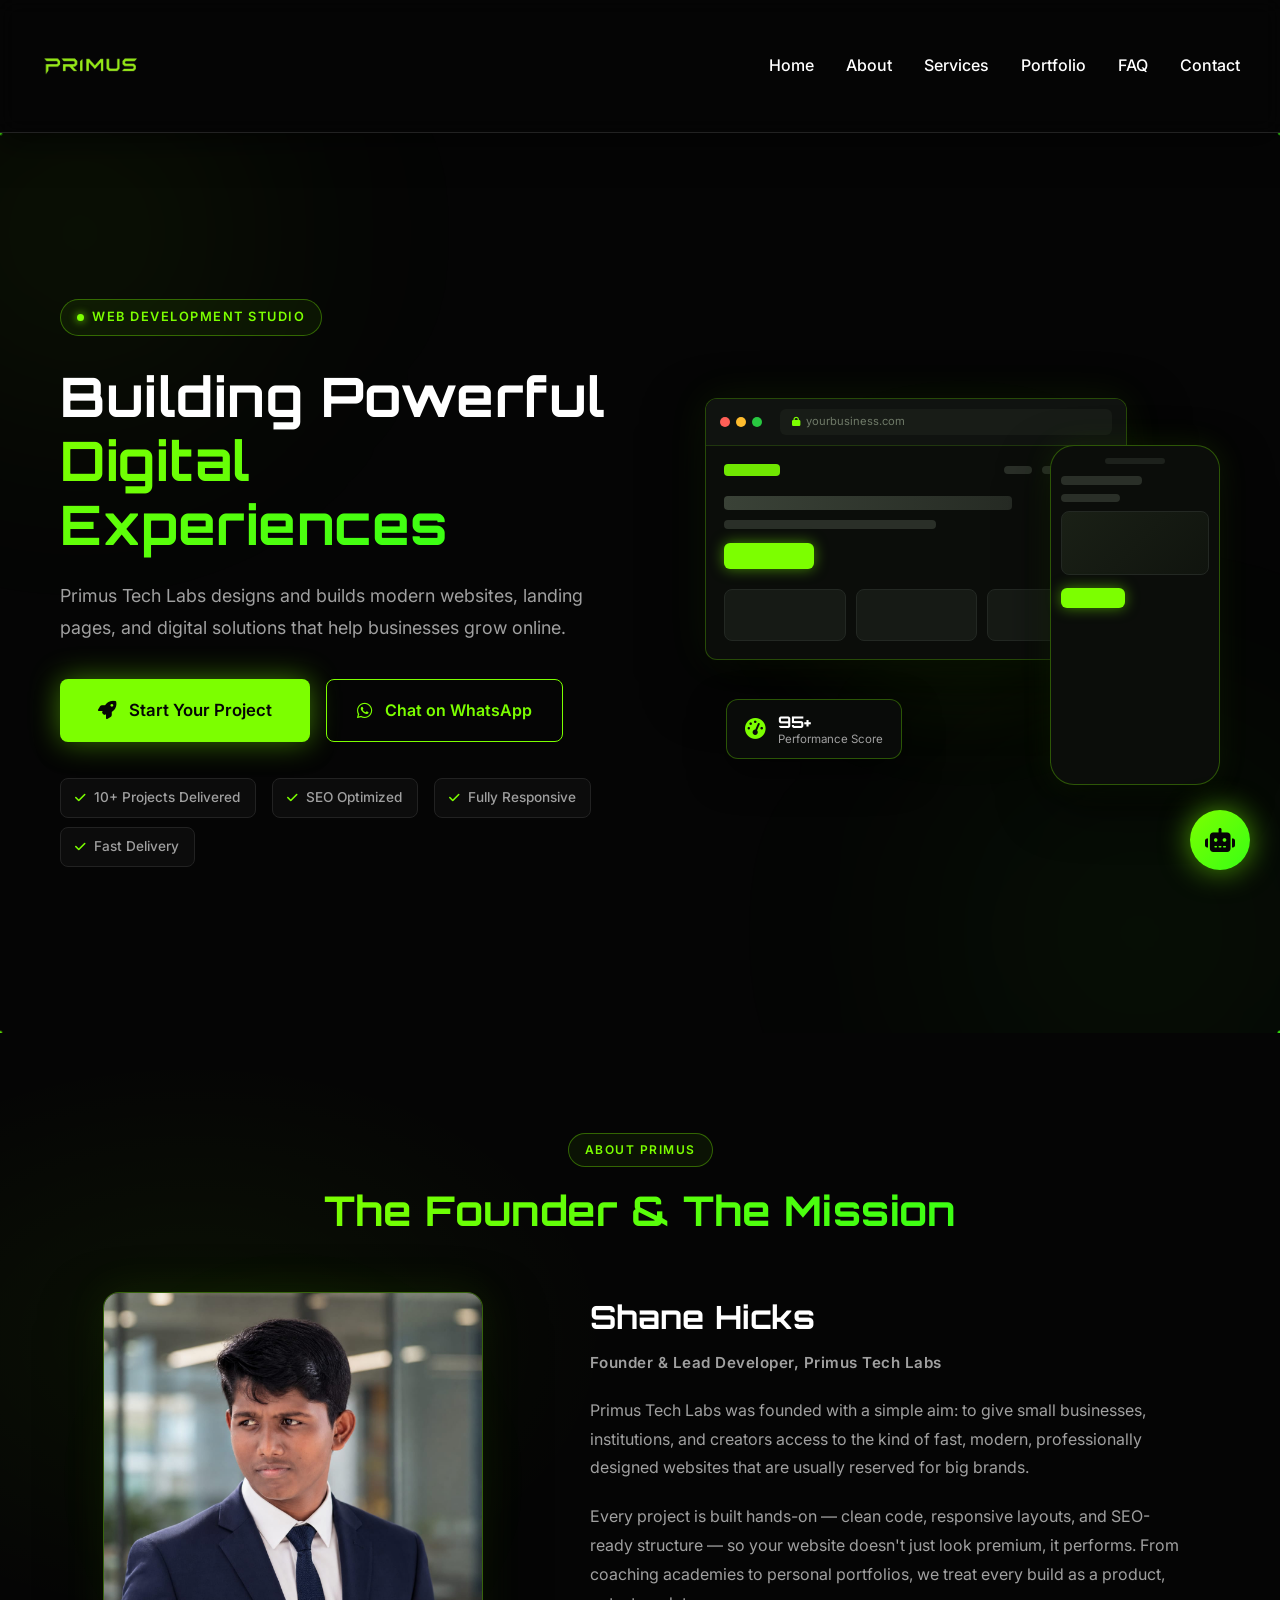
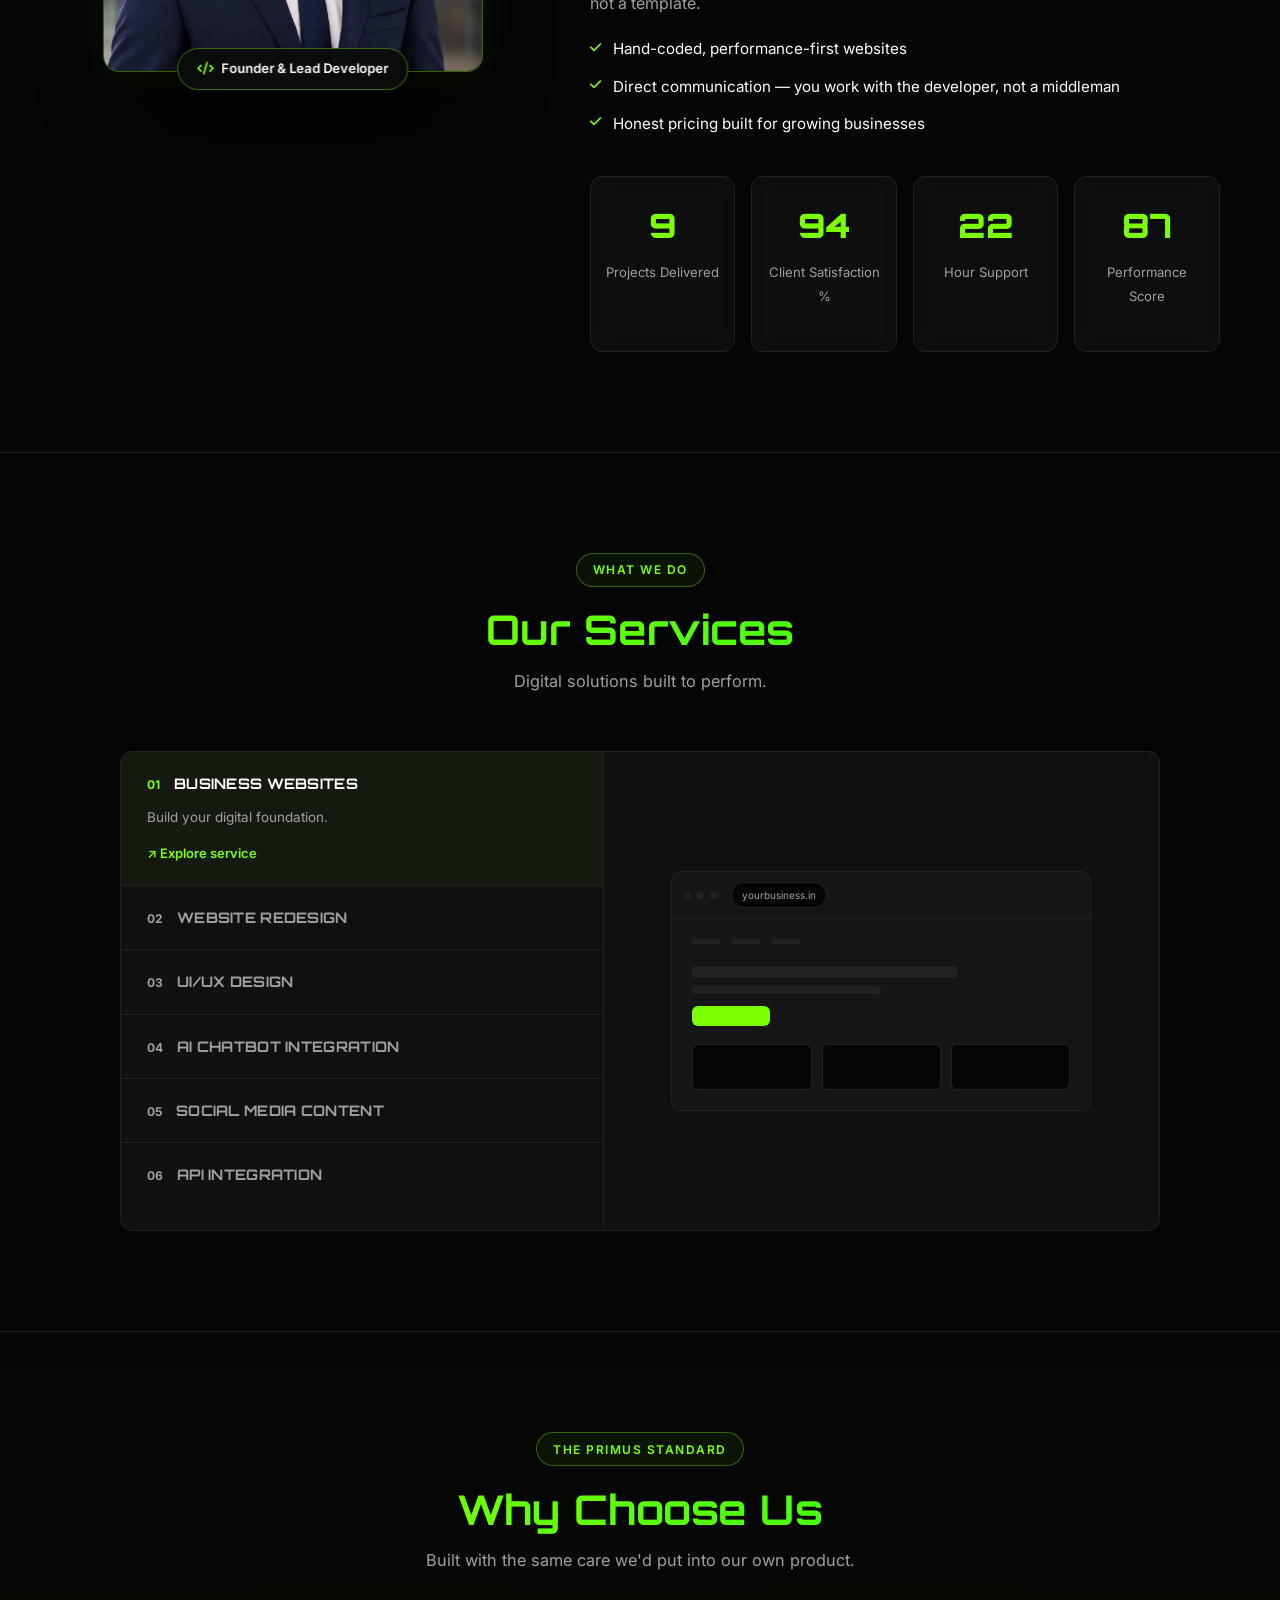
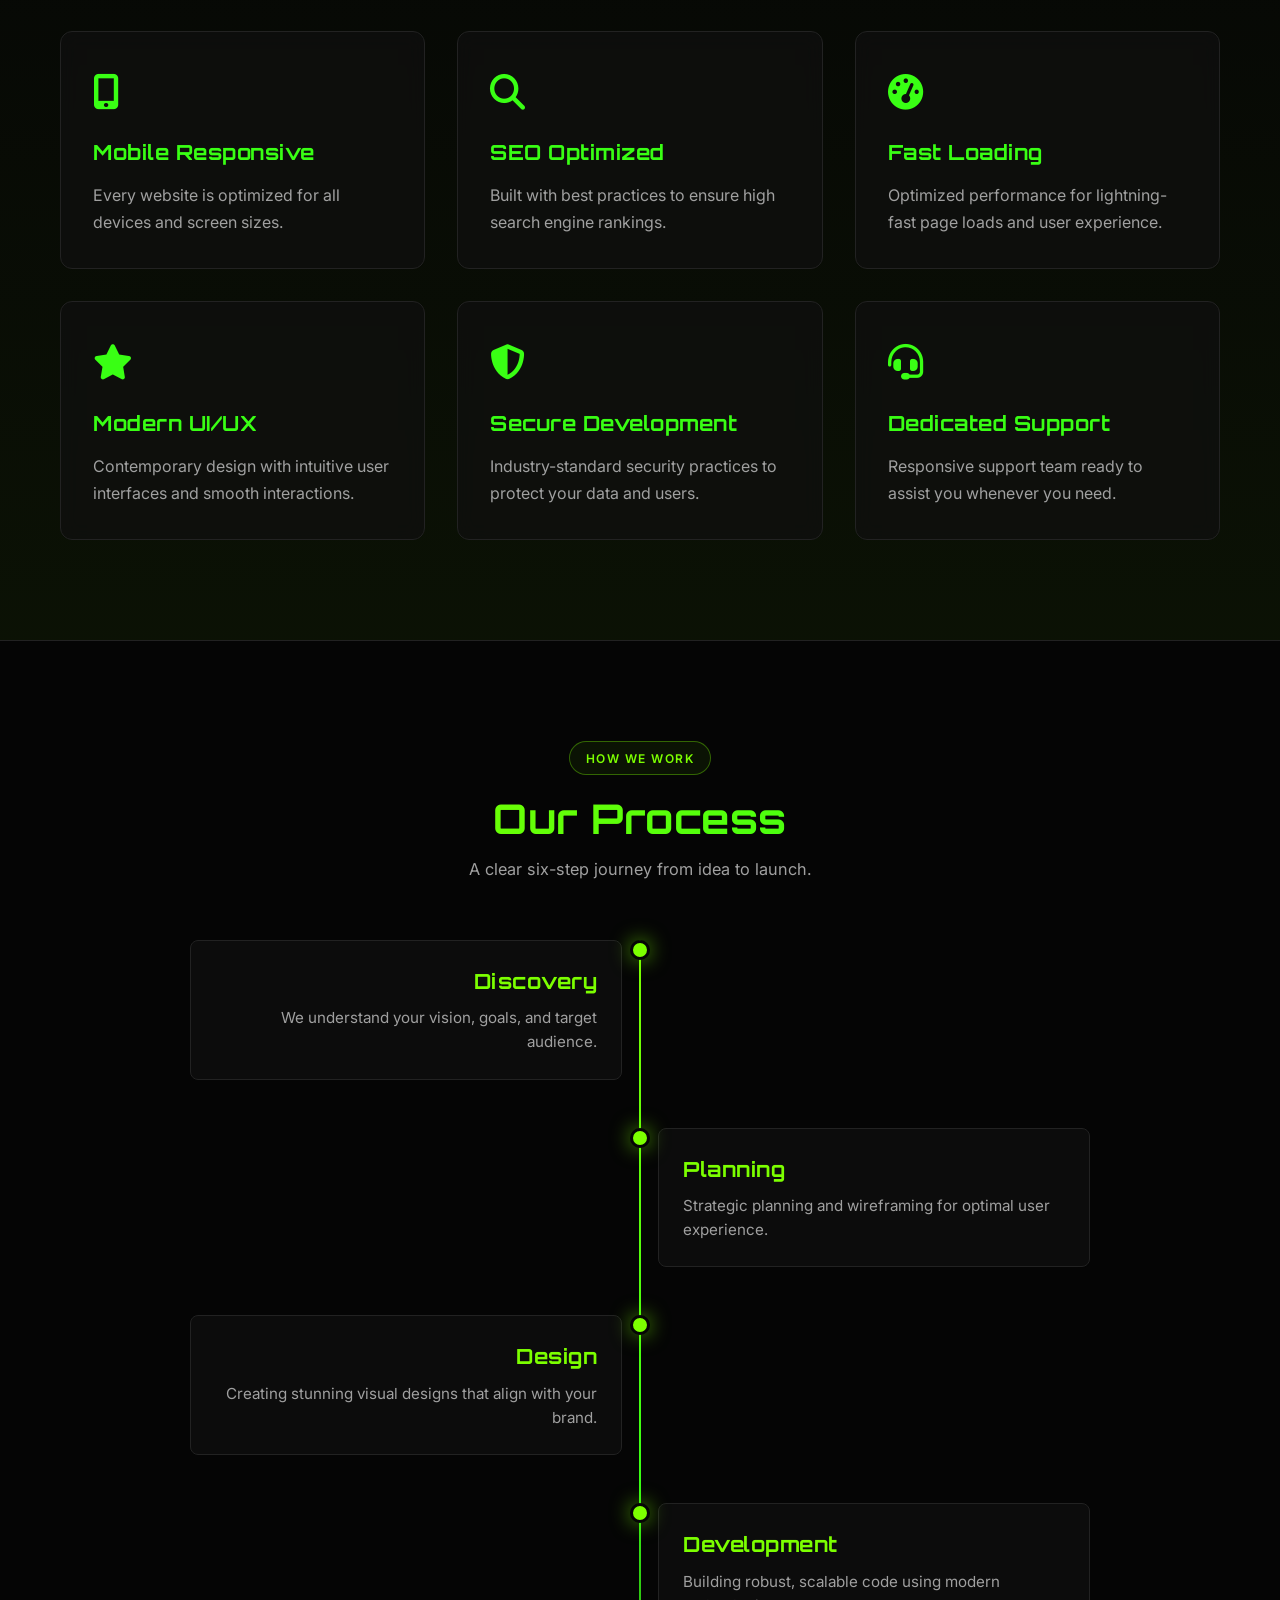
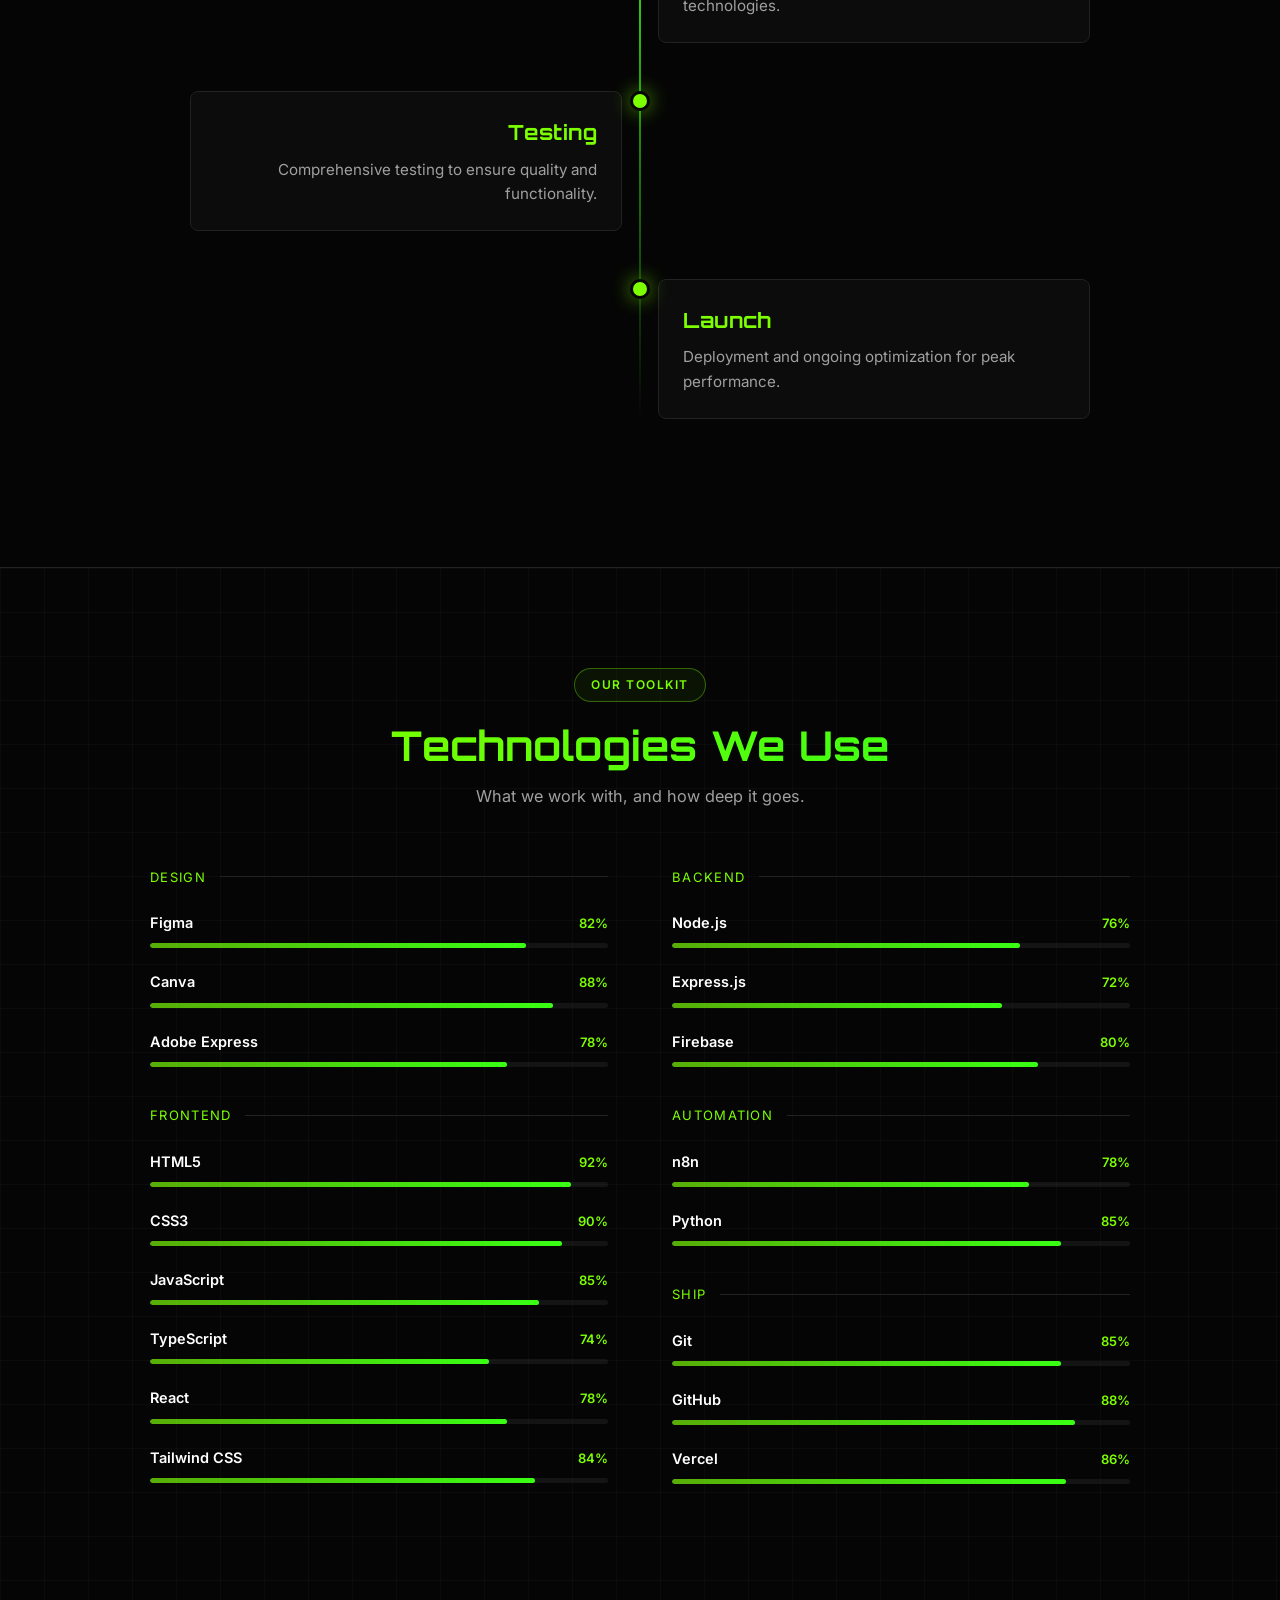
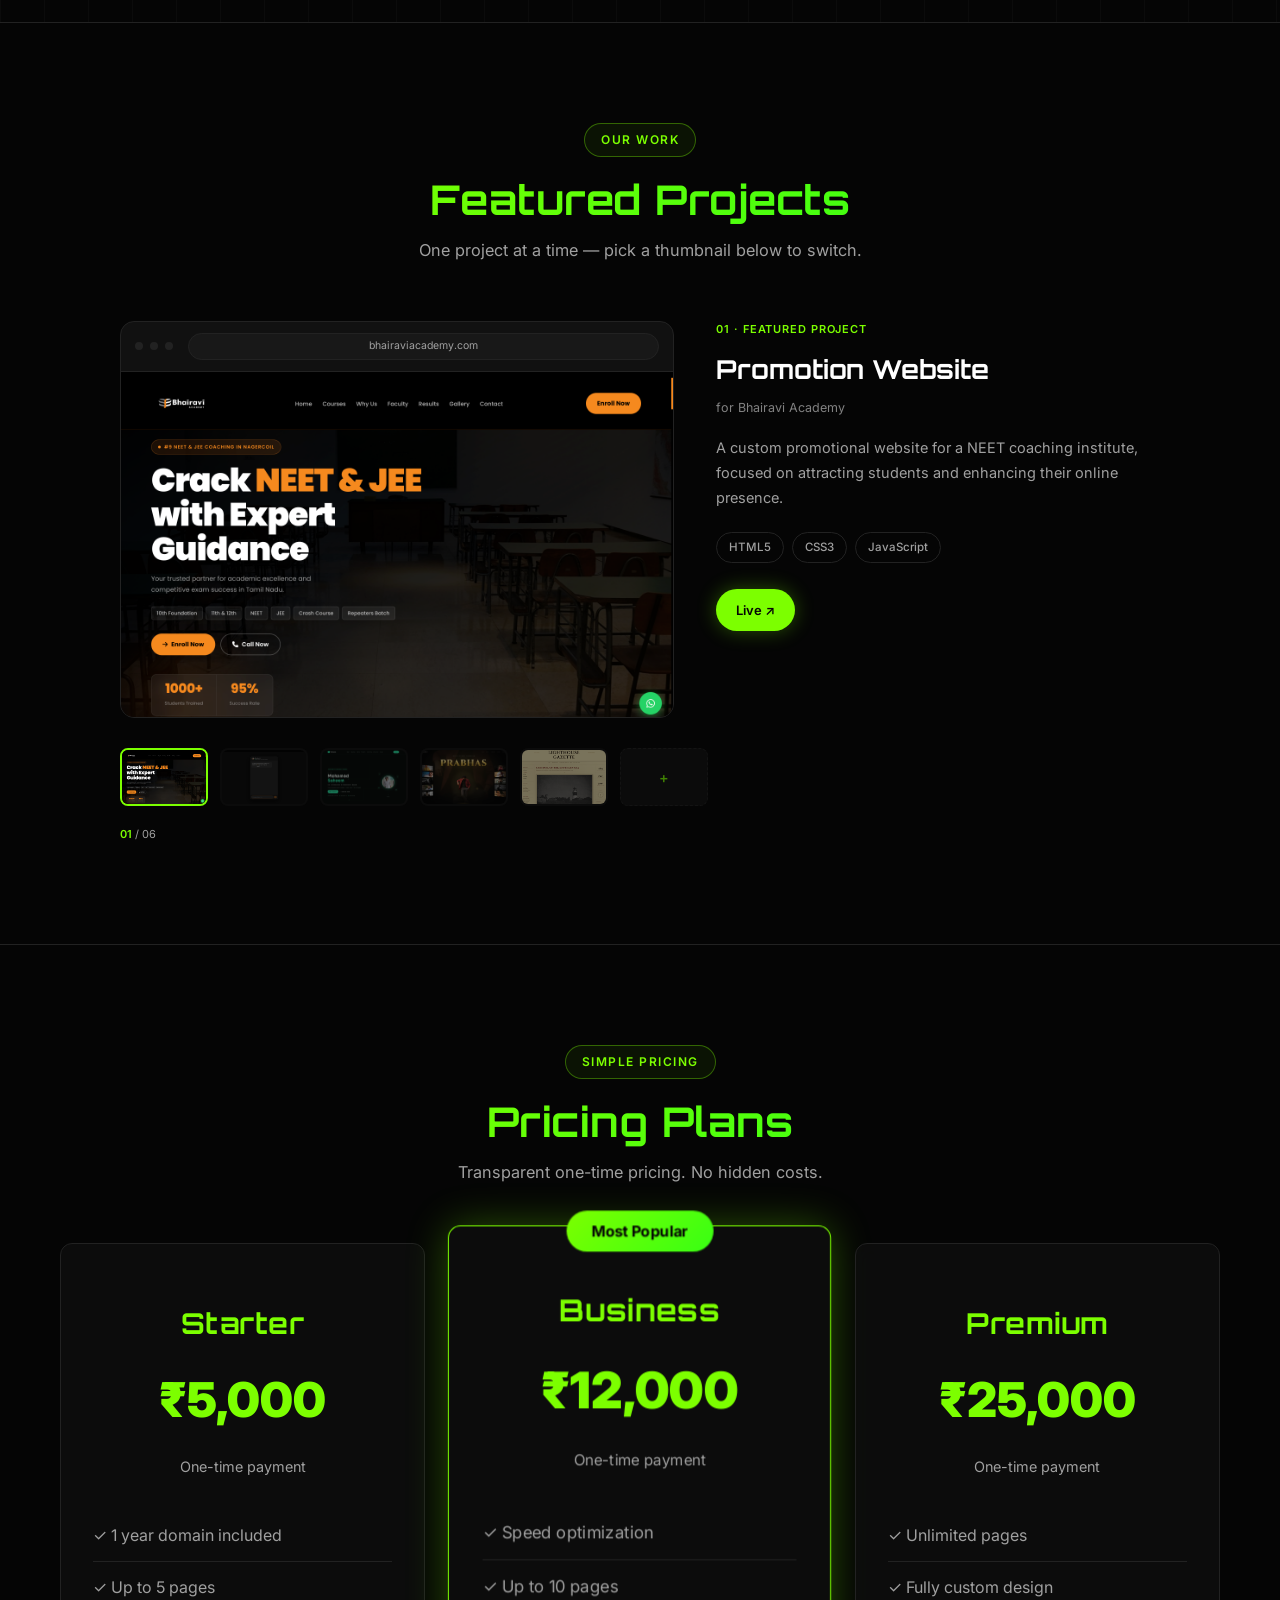
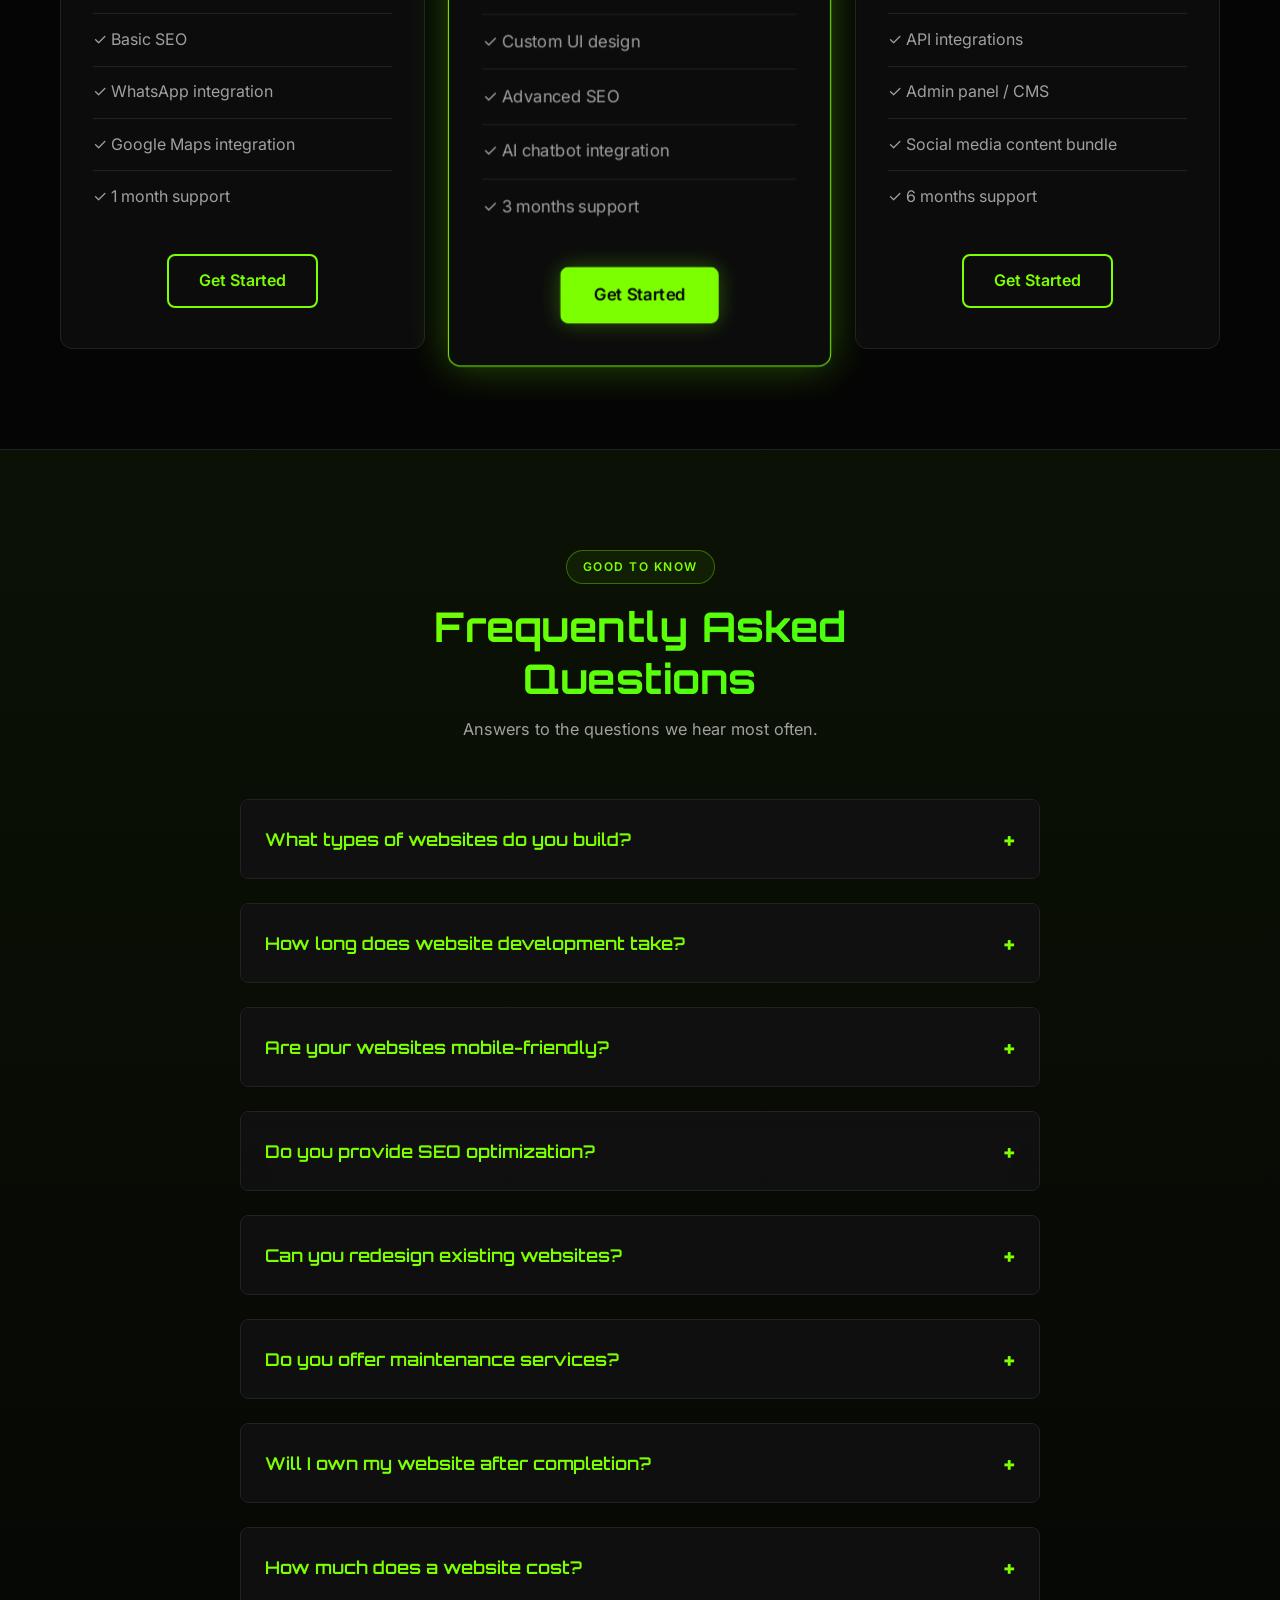
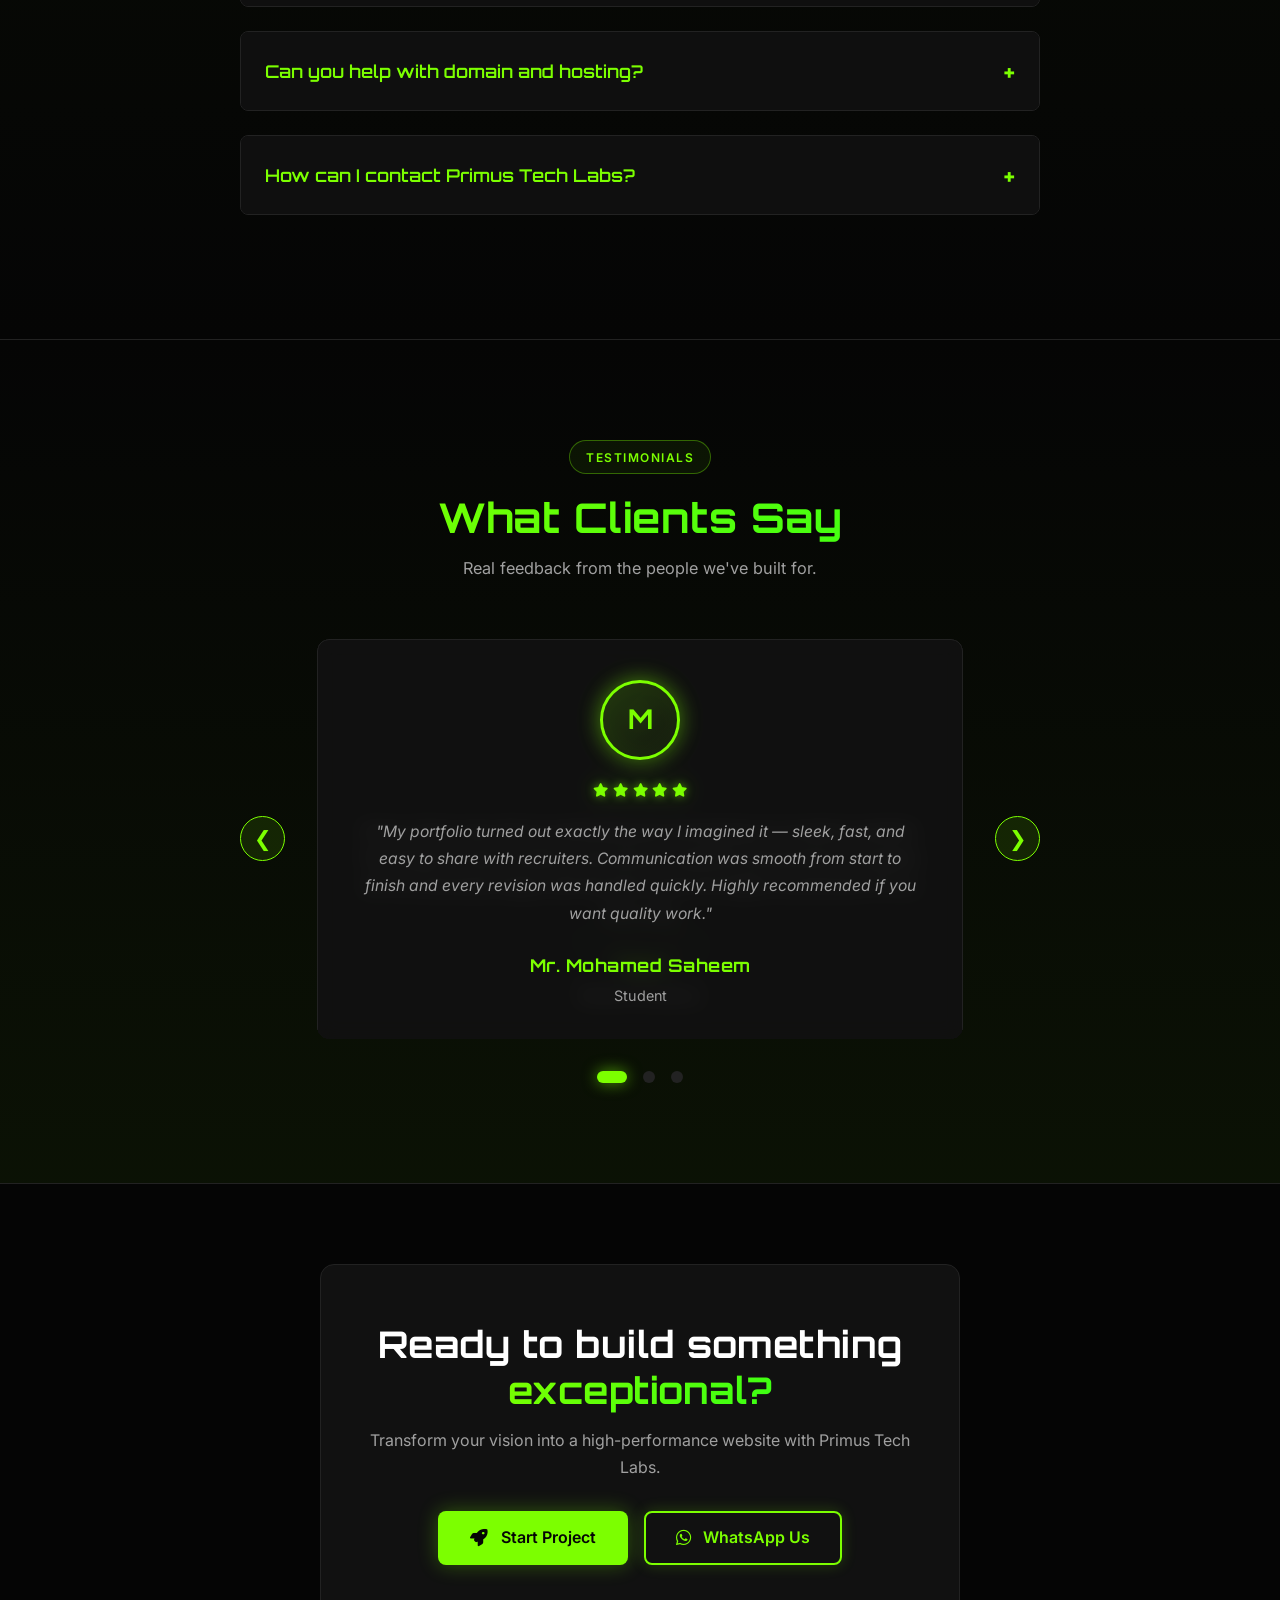
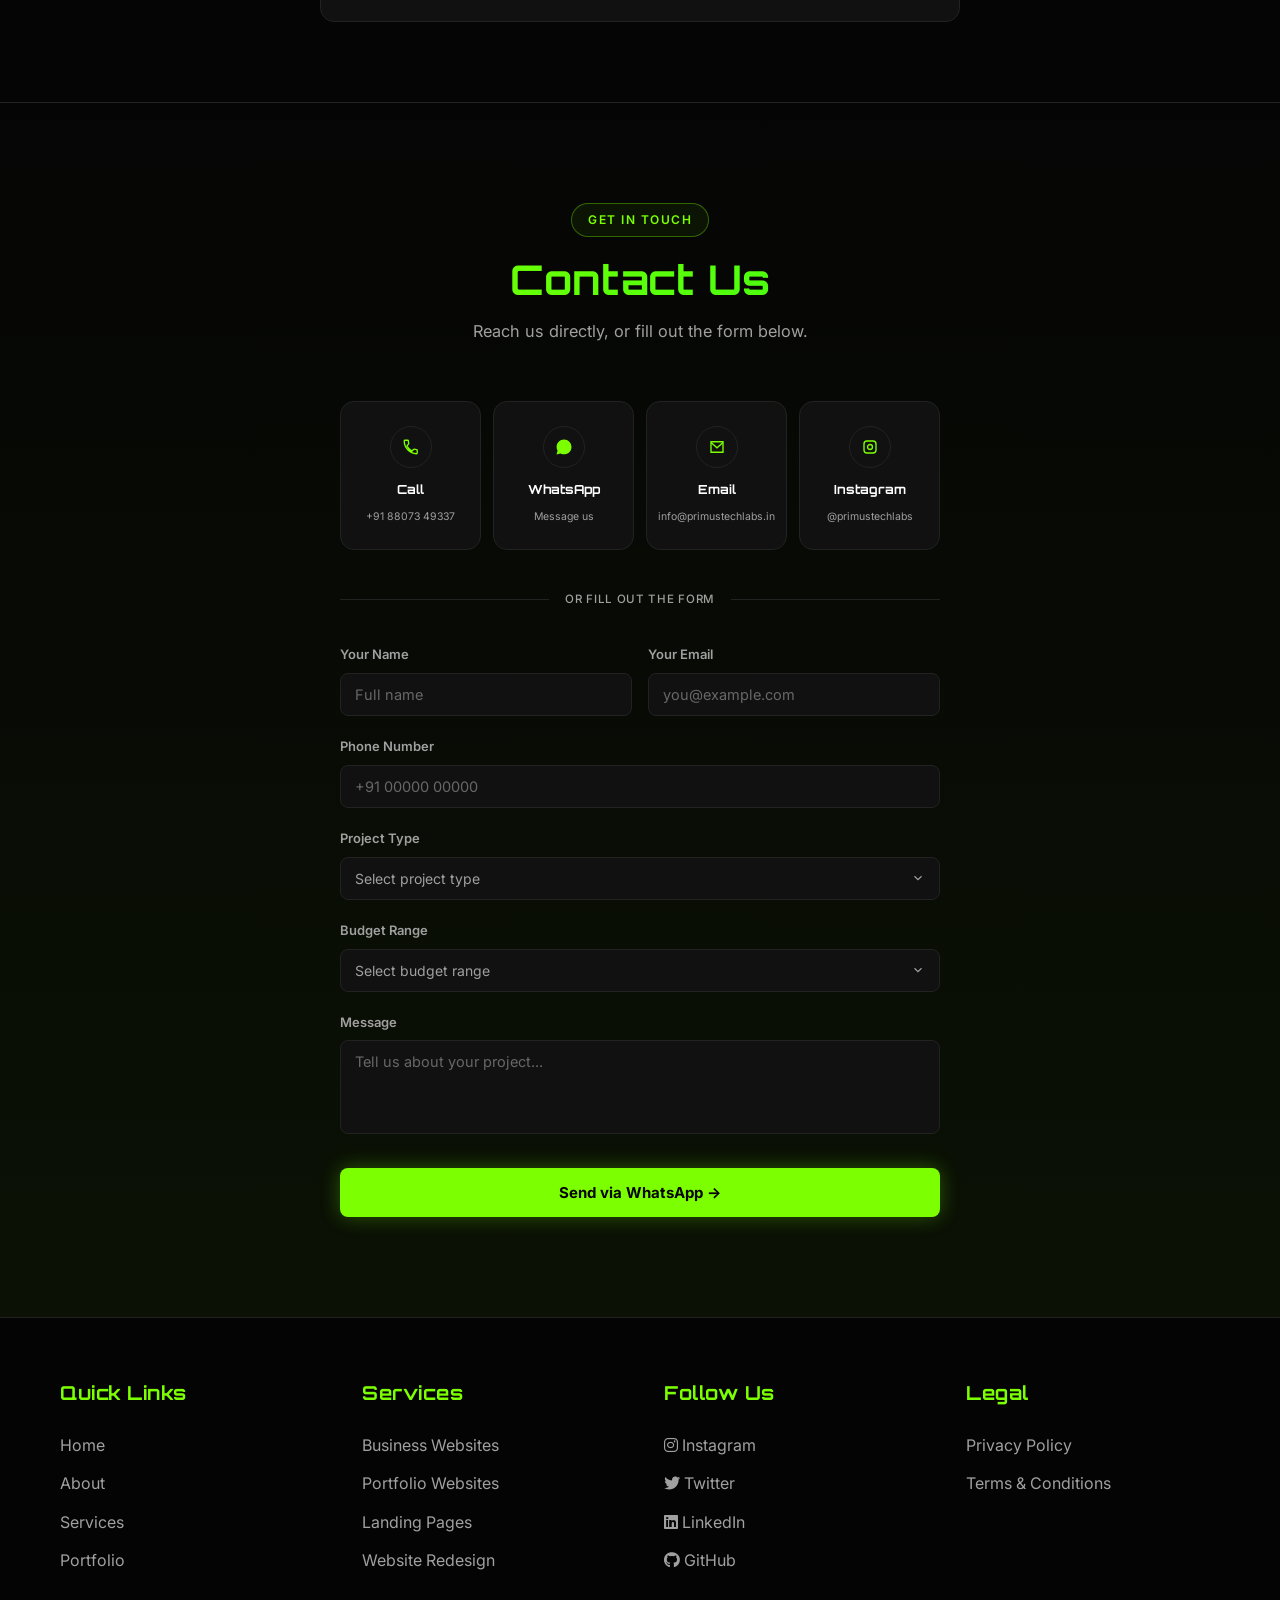
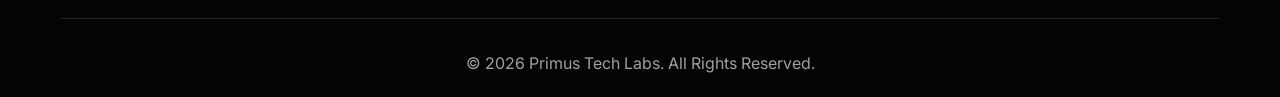
==== commit c3a5e68e: "Redesign site sections, add README and legal/utility pages" ====
--- a/index.html
+++ b/index.html
@@ -15,7 +15,7 @@
     <meta property="og:description"
         content="Primus Tech Labs creates modern websites, landing pages, and digital solutions that help businesses grow online.">
     <meta property="og:image" content="https://via.placeholder.com/1200x630/050505/7CFF00?text=Primus+Tech+Labs">
-    <meta property="og:url" content="https://primustechlabs.com">
+    <meta property="og:url" content="https://primustechlabs.in">
     <meta property="og:type" content="website">
 
     <!-- Twitter Card Meta Tags -->
@@ -31,7 +31,7 @@
         "@context": "https://schema.org",
         "@type": "Organization",
         "name": "Primus Tech Labs",
-        "url": "https://primustechlabs.com",
+        "url": "https://primustechlabs.in",
         "logo": "https://via.placeholder.com/200x200/050505/7CFF00?text=Primus",
         "description": "Professional website development agency specializing in modern, responsive web design.",
         "sameAs": [
@@ -105,7 +105,7 @@
                         WhatsApp</a>
                 </div>
                 <ul class="hero-trust" aria-label="Why clients choose Primus Tech Labs">
-                    <li><i class="fas fa-check" aria-hidden="true"></i> 5+ Projects Delivered</li>
+                    <li><i class="fas fa-check" aria-hidden="true"></i> 10+ Projects Delivered</li>
                     <li><i class="fas fa-check" aria-hidden="true"></i> SEO Optimized</li>
                     <li><i class="fas fa-check" aria-hidden="true"></i> Fully Responsive</li>
                     <li><i class="fas fa-check" aria-hidden="true"></i> Fast Delivery</li>
@@ -199,7 +199,7 @@
 
                     <div class="stats-grid founder-stats">
                         <div class="stat-card">
-                            <div class="stat-number" data-target="5">0</div>
+                            <div class="stat-number" data-target="10">0</div>
                             <p class="stat-label">Projects Delivered</p>
                         </div>
                         <div class="stat-card">
@@ -226,40 +226,12 @@
             <div class="section-header">
                 <span class="section-eyebrow">What We Do</span>
                 <h2 class="section-title">Our Services</h2>
-                <p class="section-subtitle">Everything you need to launch and grow your online presence.</p>
-            </div>
-            <div class="services-grid">
-                <div class="service-card">
-                    <div class="service-icon"><i class="fas fa-globe"></i></div>
-                    <h3>Business Websites</h3>
-                    <p>Professional and scalable websites tailored for your business needs and brand identity.</p>
-                </div>
-                <div class="service-card">
-                    <div class="service-icon"><i class="fas fa-palette"></i></div>
-                    <h3>Portfolio Websites</h3>
-                    <p>Stunning portfolio sites that showcase your work and talents to the world.</p>
-                </div>
-                <div class="service-card">
-                    <div class="service-icon"><i class="fas fa-bullseye"></i></div>
-                    <h3>Landing Pages</h3>
-                    <p>High-converting landing pages designed to maximize your marketing campaigns.</p>
-                </div>
-
-                <div class="service-card">
-                    <div class="service-icon"><i class="fas fa-bolt"></i></div>
-                    <h3>Dynamic Websites</h3>
-                    <p>Interactive and feature-rich dynamic websites powered by modern technologies.</p>
-                </div>
-                <div class="service-card">
-                    <div class="service-icon"><i class="fas fa-sync"></i></div>
-                    <h3>Website Redesign</h3>
-                    <p>Revitalize your existing website with modern design and improved functionality.</p>
-                </div>
-                <div class="service-card">
-                    <div class="service-icon"><i class="fas fa-wrench"></i></div>
-                    <h3>Website Maintenance</h3>
-                    <p>Ongoing support and maintenance to keep your website running smoothly.</p>
-                </div>
+                <p class="section-subtitle">Digital solutions built to perform.</p>
+            </div>
+
+            <div class="svc-split">
+                <div class="svc-accordion" id="svcAccordion"></div>
+                <div class="svc-visual-panel" id="svcVisualPanel"></div>
             </div>
         </div>
     </section>
@@ -368,69 +340,9 @@
             <div class="section-header">
                 <span class="section-eyebrow">Our Toolkit</span>
                 <h2 class="section-title">Technologies We Use</h2>
-                <p class="section-subtitle">Modern, proven tools behind every build.</p>
-            </div>
-            <div class="tech-grid">
-                <div class="tech-card">
-                    <img src="https://cdn.jsdelivr.net/gh/devicons/devicon/icons/html5/html5-original.svg" alt="HTML5"
-                        class="tech-logo-img">
-                    <h3 style="color: var(--primary-green);">HTML5</h3>
-                    <p>Semantic markup for structured content</p>
-                </div>
-                <div class="tech-card">
-                    <img src="https://cdn.jsdelivr.net/gh/devicons/devicon/icons/css3/css3-original.svg" alt="CSS3"
-                        class="tech-logo-img">
-                    <h3 style="color: var(--primary-green);">CSS3</h3>
-                    <p>Advanced styling and animations</p>
-                </div>
-                <div class="tech-card">
-                    <img src="https://cdn.jsdelivr.net/gh/devicons/devicon/icons/javascript/javascript-original.svg"
-                        alt="JavaScript" class="tech-logo-img">
-                    <h3 style="color: var(--primary-green);">JavaScript</h3>
-                    <p>Vanilla JavaScript for interactivity</p>
-                </div>
-                <div class="tech-card">
-                    <img src="https://cdn.jsdelivr.net/gh/devicons/devicon/icons/typescript/typescript-original.svg"
-                        alt="TypeScript" class="tech-logo-img">
-                    <h3 style="color: var(--primary-green);">TypeScript</h3>
-                    <p>TypeScript for type-safe development</p>
-                </div>
-                <div class="tech-card">
-                    <img src="https://cdn.jsdelivr.net/gh/devicons/devicon/icons/react/react-original.svg" alt="React"
-                        class="tech-logo-img">
-                    <h3 style="color: var(--primary-green);">React</h3>
-                    <p>Component-based UI libraries</p>
-                </div>
-                <div class="tech-card">
-                    <img src="https://cdn.jsdelivr.net/gh/devicons/devicon/icons/nextjs/nextjs-original.svg"
-                        alt="Next.js" class="tech-logo-img">
-                    <h3 style="color: var(--primary-green);">Next.js</h3>
-                    <p>Full-stack React framework</p>
-                </div>
-                <div class="tech-card">
-                    <img src="https://cdn.jsdelivr.net/gh/devicons/devicon/icons/tailwindcss/tailwindcss-original.svg"
-                        alt="Tailwind" class="tech-logo-img">
-                    <h3 style="color: var(--primary-green);">Tailwind CSS</h3>
-                    <p>Utility-first CSS framework</p>
-                </div>
-                <div class="tech-card">
-                    <img src="https://cdn.jsdelivr.net/gh/devicons/devicon/icons/nodejs/nodejs-original.svg"
-                        alt="Node.js" class="tech-logo-img">
-                    <h3 style="color: var(--primary-green);">Node.js</h3>
-                    <p>Backend JavaScript runtime</p>
-                </div>
-                <div class="tech-card">
-                    <img src="https://cdn.jsdelivr.net/gh/devicons/devicon/icons/firebase/firebase-plain.svg"
-                        alt="Firebase" class="tech-logo-img">
-                    <h3 style="color: var(--primary-green);">Firebase</h3>
-                    <p>Backend-as-a-service platform</p>
-                </div>
-                <div class="tech-card">
-                    <img src="images/github.png" alt="GitHub" class="tech-logo-img">
-                    <h3 style="color: var(--primary-green);">GitHub</h3>
-                    <p>Version control and collaboration</p>
-                </div>
-            </div>
+                <p class="section-subtitle">What we work with, and how deep it goes.</p>
+            </div>
+            <div class="tb-board" id="tbBoard"></div>
         </div>
     </section>
 
@@ -440,109 +352,30 @@
             <div class="section-header">
                 <span class="section-eyebrow">Our Work</span>
                 <h2 class="section-title">Featured Projects</h2>
-                <p class="section-subtitle">Recent websites delivered for real clients.</p>
-            </div>
-            <div class="portfolio-grid">
-                <div class="portfolio-card">
-                    <div class="portfolio-image">
-                        <img src="images/bhairavi.png" alt="Project 1">
-                        <div class="portfolio-overlay">
-                            <a href="#" class="btn btn-primary small">View
-                                Project</a>
-                        </div>
-                    </div>
-                    <div class="portfolio-content">
-                        <h3>Promotion Website</h3>
-                        <p>We designed a custom promotional website for Bhiravi Academy, a NEET coaching institute,
-                            focused on attracting students and enhancing their online presence.</p>
-                        <div class="tech-tags">
-                            <span class="tech-tag">HTML5</span>
-                            <span class="tech-tag">CSS3</span>
-                            <span class="tech-tag">JavaScript</span>
-                        </div>
-                    </div>
-                </div>
-
-                <div class="portfolio-card">
-                    <div class="portfolio-image">
-                        <img src="images/joinbhairavi.png" alt="Project 2">
-                        <div class="portfolio-overlay">
-                            <a href="#" class="btn btn-primary small">View Project</a>
-                        </div>
-                    </div>
-                    <div class="portfolio-content">
-                        <h3>Registration System</h3>
-                        <p>We built a database-driven registration system for Bhairavi Academy to securely store and
-                            manage student enrollment details.</p>
-                        <div class="tech-tags">
-                            <span class="tech-tag">HTML5</span>
-                            <span class="tech-tag">CSS3</span>
-                            <span class="tech-tag">Firebase</span>
-                        </div>
-                    </div>
-                </div>
-
-                <div class="portfolio-card">
-                    <div class="portfolio-image">
-                        <img src="images/portfolio.png" alt="Project 3">
-                        <div class="portfolio-overlay">
-                            <a href="https://my-personal-portfolio-nine-omega.vercel.app/"
-                                class="btn btn-primary small">View
-                                Project</a>
-                        </div>
-                    </div>
-                    <div class="portfolio-content">
-                        <h3>Portfolio Website</h3>
-                        <p>We designed a responsive portfolio website to showcase skills, projects, and achievements in
-                            a clean and professional way."</p>
-                        <div class="tech-tags">
-                            <span class="tech-tag">HTML5</span>
-                            <span class="tech-tag">CSS3</span>
-                            <span class="tech-tag">JavaScript</span>
-                        </div>
-                    </div>
-                </div>
-
-                <div class="portfolio-card">
-                    <div class="portfolio-image">
-                        <img src="images/rebel.png" alt="Project 4">
-                        <div class="portfolio-overlay">
-                            <a href="https://rebel-star-prabhas.vercel.app/" class="btn btn-primary small">View
-                                Project</a>
-                        </div>
-                    </div>
-                    <div class="portfolio-content">
-                        <h3>Portfolio Website</h3>
-                        <p>We designed a custom portfolio website for Actor Prabhas, as a fan project to showcase his
-                            work and achievements.</p>
-                        <div class="tech-tags">
-                            <span class="tech-tag">HTML5</span>
-                            <span class="tech-tag">CSS3</span>
-                            <span class="tech-tag">JavaScript</span>
-                        </div>
-                    </div>
-                </div>
-
-                <div class="portfolio-card">
-                    <div class="portfolio-image">
-                        <img src="images/lighthouse.png" alt="Project 5">
-                        <div class="portfolio-overlay">
-                            <a href="https://muttom-light-house.vercel.app/" class="btn btn-primary small">View
-                                Project</a>
-                        </div>
-                    </div>
-                    <div class="portfolio-content">
-                        <h3>Historical Tribute</h3>
-                        <p>A custom website designed and developed for the Guardian of the Sea—the iconic Muttom
-                            Lighthouse. </p>
-                        <div class="tech-tags">
-                            <span class="tech-tag">HTML5</span>
-                            <span class="tech-tag">CSS3</span>
-                            <span class="tech-tag">JavaScript</span>
-                        </div>
-                    </div>
-                </div>
-            </div>
+                <p class="section-subtitle">One project at a time — pick a thumbnail below to switch.</p>
+            </div>
+
+            <div class="proj-spotlight">
+                <div class="proj-browser-frame">
+                    <div class="proj-browser-bar">
+                        <span class="proj-b-dot"></span><span class="proj-b-dot"></span><span class="proj-b-dot"></span>
+                        <span class="proj-b-url" id="projBUrl"></span>
+                    </div>
+                    <div class="proj-browser-body" id="projBrowserBody"></div>
+                </div>
+
+                <div>
+                    <div class="proj-info-eyebrow" id="projInfoEyebrow"></div>
+                    <div class="proj-info-title" id="projInfoTitle"></div>
+                    <div class="proj-info-client" id="projInfoClient"></div>
+                    <div class="proj-info-desc" id="projInfoDesc"></div>
+                    <div class="proj-info-tags" id="projInfoTags"></div>
+                    <div id="projInfoAction"></div>
+                </div>
+            </div>
+
+            <div class="proj-thumb-strip" id="projThumbStrip"></div>
+            <div class="proj-progress" id="projProgress"></div>
         </div>
     </section>
 
@@ -560,10 +393,11 @@
                     <div class="price">₹5,000</div>
                     <p class="price-period">One-time payment</p>
                     <ul class="features-list">
+                        <li>✓ 1 year domain included</li>
                         <li>✓ Up to 5 pages</li>
-                        <li>✓ Responsive design</li>
                         <li>✓ Basic SEO</li>
-                        <li>✓ Contact form</li>
+                        <li>✓ WhatsApp integration</li>
+                        <li>✓ Google Maps integration</li>
                         <li>✓ 1 month support</li>
                     </ul>
                     <a href="#contact" class="btn btn-primary-outline scroll-link">Get Started</a>
@@ -575,11 +409,11 @@
                     <div class="price">₹12,000</div>
                     <p class="price-period">One-time payment</p>
                     <ul class="features-list">
+                        <li>✓ Speed optimization</li>
                         <li>✓ Up to 10 pages</li>
-                        <li>✓ Professional UI design</li>
+                        <li>✓ Custom UI design</li>
                         <li>✓ Advanced SEO</li>
-                        <li>✓ Speed optimization</li>
-                        <li>✓ Analytics setup</li>
+                        <li>✓ AI chatbot integration</li>
                         <li>✓ 3 months support</li>
 
                     </ul>
@@ -593,9 +427,9 @@
                     <ul class="features-list">
                         <li>✓ Unlimited pages</li>
                         <li>✓ Fully custom design</li>
-                        <li>✓ Advanced features</li>
-                        <li>✓ Admin panel</li>
-                        <li>✓ API integration</li>
+                        <li>✓ API integrations</li>
+                        <li>✓ Admin panel / CMS</li>
+                        <li>✓ Social media content bundle</li>
                         <li>✓ 6 months support</li>
 
                     </ul>
@@ -797,11 +631,11 @@
     </section>
 
     <!-- CTA Section -->
-    <section class="cta-section">
-        <div class="container">
-            <div class="cta-card">
-                <h2>Ready To Build Something Exceptional?</h2>
-                <p>Transform your vision into a high-performance website with Primus Tech Labs.</p>
+    <section class="cta-section-v2" id="cta-final">
+        <div class="container">
+            <div class="cta-box">
+                <h2 class="cta-heading">Ready to build something <span class="cta-gradient">exceptional?</span></h2>
+                <p class="cta-sub">Transform your vision into a high-performance website with Primus Tech Labs.</p>
                 <div class="cta-buttons">
                     <a href="#contact" class="btn btn-primary scroll-link"><i class="fas fa-rocket"></i> Start
                         Project</a>
@@ -818,694 +652,71 @@
             <div class="section-header">
                 <span class="section-eyebrow">Get In Touch</span>
                 <h2 class="section-title">Contact Us</h2>
-                <p class="section-subtitle">Have a project in mind? We'd love to hear from you.</p>
-            </div>
-
-            <div class="contact-layout">
-                <div class="contact-info">
-                    <div class="info-card">
-                        <div class="info-icon"><i class="fas fa-phone"></i></div>
-                        <h4>Phone</h4>
-                        <p><a href="tel:+918807349337">+91 8807349337</a></p>
-                        <p style="margin-top: 20px;">Call anytime, our team is ready to help</p>
-                    </div>
-
-                    <div class="info-card">
-                        <div class="info-icon"><i class="fas fa-envelope"></i></div>
-                        <h4>Email</h4>
-                        <p><a href="mailto:info@primustechlabs.in">info@primustechlabs.in</a></p>
-                        <p style="margin-top: 20px;">Send us an email and we'll get back to you soon</p>
-                    </div>
-
-                    <div class="info-card">
-                        <div class="info-icon"><i class="fab fa-instagram"></i></div>
-                        <h4>Instagram</h4>
-                        <p><a href="https://instagram.com/primustechlabs" target="_blank">@primustechlabs</a></p>
-                        <p style="margin-top: 20px;">Follow us for updates, tips, and behind-the-scenes content</p>
-                    </div>
-
-                    <div class="info-card">
-                        <div class="info-icon"><i class="fab fa-whatsapp"></i></div>
-                        <h4>WhatsApp</h4>
-                        <p><a href="https://wa.me/917639416446" target="_blank">Message us</a></p>
-                        <p style="margin-top: 20px;">Chat with us anytime for quick assistance</p>
-                    </div>
-                </div>
+                <p class="section-subtitle">Reach us directly, or fill out the form below.</p>
+            </div>
+
+            <div class="contact-wrap">
+                <div class="cbuttons" id="cbuttons"></div>
+
+                <div class="contact-divider"><span class="line"></span><span>or fill out the form</span><span
+                        class="line"></span></div>
 
                 <form class="contact-form" id="contactForm">
-                    <div class="form-group">
-                        <input type="text" id="fullName" placeholder="Full Name" required>
-                        <span class="error-message" id="nameError"></span>
-                    </div>
-
-                    <div class="form-group">
-                        <input type="email" id="email" placeholder="Your Email" required>
-                        <span class="error-message" id="emailError"></span>
-                    </div>
-
-                    <div class="form-group">
-                        <input type="tel" id="phone" placeholder="Phone Number" required>
-                        <span class="error-message" id="phoneError"></span>
-                    </div>
-
-                    <div class="form-group">
-                        <select id="projectType" required>
-                            <option value="">Select Project Type</option>
-                            <option value="business">Business Website</option>
-                            <option value="portfolio">Portfolio Website</option>
-                            <option value="landing">Landing Page</option>
-                            <option value="ecommerce">E-commerce</option>
-                            <option value="redesign">Website Redesign</option>
-                            <option value="other">Other</option>
-                        </select>
-                        <span class="error-message" id="projectError"></span>
-                    </div>
-
-                    <div class="form-group">
-                        <select id="budget" required>
-                            <option value="">Select Budget Range</option>
-                            <option value="Under ₹5000">Under ₹5000</option>
-                            <option value="₹5000 - ₹7000">₹5000 - ₹7000</option>
-                            <option value="₹7000 - ₹10000">₹7000 - ₹10000</option>
-                            <option value="₹10000 - ₹15000">₹10000 - ₹15000</option>
-                            <option value="Above ₹15000">Above ₹15000</option>
-                        </select>
-                        <span class="error-message" id="budgetError"></span>
-                    </div>
-
-                    <div class="form-group">
-                        <textarea id="message" placeholder="Tell us about your project..." rows="5" required></textarea>
-                        <span class="error-message" id="messageError"></span>
-                    </div>
-
-                    <button type="submit" class="btn btn-primary">Send Inquiry</button>
-                    <span class="success-message" id="successMessage"></span>
+                    <div class="contact-row2">
+                        <div class="field">
+                            <label>Your Name</label>
+                            <input type="text" id="fName" placeholder="Full name" required>
+                        </div>
+                        <div class="field">
+                            <label>Your Email</label>
+                            <input type="email" id="fEmail" placeholder="you@example.com" required>
+                        </div>
+                    </div>
+
+                    <div class="field">
+                        <label>Phone Number</label>
+                        <input type="tel" id="fPhone" placeholder="+91 00000 00000">
+                    </div>
+
+                    <div class="field">
+                        <label>Project Type</label>
+                        <div class="dropdown" data-group="type">
+                            <button type="button" class="dd-trigger"><span class="dd-label">Select project
+                                    type</span><span class="chevron"><svg viewBox="0 0 24 24" fill="none"
+                                        stroke="currentColor" stroke-width="2">
+                                        <path d="M6 9l6 6 6-6" />
+                                    </svg></span></button>
+                            <div class="dd-panel"></div>
+                        </div>
+                    </div>
+
+                    <div class="field">
+                        <label>Budget Range</label>
+                        <div class="dropdown" data-group="budget">
+                            <button type="button" class="dd-trigger"><span class="dd-label">Select budget
+                                    range</span><span class="chevron"><svg viewBox="0 0 24 24" fill="none"
+                                        stroke="currentColor" stroke-width="2">
+                                        <path d="M6 9l6 6 6-6" />
+                                    </svg></span></button>
+                            <div class="dd-panel"></div>
+                        </div>
+                    </div>
+
+                    <div class="field">
+                        <label>Message</label>
+                        <textarea rows="4" id="fMessage" placeholder="Tell us about your project..."></textarea>
+                    </div>
+
+                    <button type="submit" class="contact-submit-btn">Send via WhatsApp &rarr;</button>
                 </form>
             </div>
         </div>
     </section>
 
-    <!-- Chatbot Button with Font Awesome Icon -->
-    <button id="customChatBtn" class="custom-chat-btn" aria-label="Open or close chat">
+    <!-- Chat button (currently inert -- wire up a handler if/when needed) -->
+    <button id="customChatBtn" class="custom-chat-btn" aria-label="Open chat">
         <i class="fas fa-robot"></i>
     </button>
-
-    <style>
-        /* Custom Chat Button */
-        .custom-chat-btn {
-            position: fixed;
-            bottom: 30px;
-            right: 30px;
-            width: 60px;
-            height: 60px;
-            border-radius: 50%;
-            background: linear-gradient(135deg, #7CFF00, #39FF14);
-            color: #050505;
-            border: none;
-            cursor: pointer;
-            font-size: 1.5rem;
-            display: flex;
-            align-items: center;
-            justify-content: center;
-            box-shadow: 0 0 30px rgba(124, 255, 0, 0.6);
-            transition: all 0.3s ease;
-            z-index: 999;
-        }
-
-        .custom-chat-btn:hover {
-            transform: translateY(-5px) scale(1.1);
-            box-shadow: 0 0 50px rgba(124, 255, 0, 0.8);
-        }
-
-        .custom-chat-btn:active {
-            transform: scale(0.95);
-        }
-
-        /* Hide n8n default toggle */
-        .n8n-chat .chat-window-toggle {
-            display: none !important;
-        }
-
-        /* Close button in header */
-        .n8n-chat-header-close {
-            display: flex;
-            align-items: center;
-            justify-content: center;
-            width: 32px;
-            height: 32px;
-            background: transparent;
-            border: none;
-            color: #7CFF00;
-            cursor: pointer;
-            font-size: 1.3rem;
-            border-radius: 6px;
-            transition: all 0.2s ease;
-            margin-left: auto;
-        }
-
-        .n8n-chat-header-close:hover {
-            background: rgba(124, 255, 0, 0.1);
-            color: #fff;
-        }
-    </style>
-
-    <!-- Primus AI Chatbot Widget (n8n) -->
-    <link href="https://cdn.jsdelivr.net/npm/@n8n/chat/dist/style.css" rel="stylesheet" />
-    <link rel="stylesheet" href="https://cdnjs.cloudflare.com/ajax/libs/font-awesome/6.5.1/css/all.min.css">
-
-    <style>
-        :root {
-            /* Primary Colors */
-            --chat--color-primary: #7CFF00;
-            --chat--color-primary-shade-50: #6ae600;
-            --chat--color-primary-shade-100: #5ecc00;
-            --chat--color-secondary: #7CFF00;
-            --chat--color-secondary-shade-50: #6ae600;
-
-            /* Dark Theme */
-            --chat--color-white: #f0f0f0;
-            --chat--color-light: #1a1a1a;
-            --chat--color-light-shade-50: #222222;
-            --chat--color-light-shade-100: #2a2a2a;
-            --chat--color-medium: #888888;
-            --chat--color-dark: #7CFF00;
-            --chat--color-disabled: #555555;
-            --chat--color-typing: #7CFF00;
-
-            /* Spacing & Border */
-            --chat--spacing: 1rem;
-            --chat--border-radius: 16px;
-            --chat--transition-duration: 0.2s;
-
-            /* Window Size */
-            --chat--window--width: 380px;
-            --chat--window--height: 580px;
-
-            /* Header */
-            --chat--header-height: auto;
-            --chat--header--padding: 1.25rem 1.4rem;
-            --chat--header--background: linear-gradient(135deg, #0a0f08 0%, #050505 100%);
-            --chat--header--color: #7CFF00;
-            --chat--header--border-bottom: 1px solid rgba(124, 255, 0, 0.4);
-
-            /* Typography */
-            --chat--heading--font-size: 1.1rem;
-            --chat--subtitle--font-size: 0.82rem;
-            --chat--subtitle--line-height: 1.4;
-
-            /* Input */
-            --chat--textarea--height: 50px;
-            --chat--input--background: #1a1a1a;
-            --chat--input--border: 1px solid #7CFF0044;
-            --chat--input--border-active: 1px solid #7CFF00;
-            --chat--input--placeholder--color: #666666;
-            --chat--input--font-size: 0.92rem;
-            --chat--input--color: #f0f0f0;
-            --chat--input--send--button--background: #7CFF00;
-            --chat--input--send--button--color: #050505;
-
-            /* Messages */
-            --chat--message--font-size: 0.92rem;
-            --chat--message--padding: 0.75rem 1rem;
-            --chat--message--border-radius: 12px;
-            --chat--message-line-height: 1.6;
-
-            /* Bot Messages - Dark with green border */
-            --chat--message--bot--background: #0f130d;
-            --chat--message--bot--color: #f0f0f0;
-            --chat--message--bot--border: 1px solid #7CFF0026;
-
-            /* User Messages - Neon green */
-            --chat--message--user--background: #7CFF00;
-            --chat--message--user--color: #050505;
-            --chat--message--user--border: none;
-
-            /* Code blocks */
-            --chat--message--pre--background: #111111;
-
-            /* Toggle Button */
-            --chat--toggle--background: #7CFF00;
-            --chat--toggle--hover--background: #6ae600;
-            --chat--toggle--active--background: #5ecc00;
-            --chat--toggle--color: #050505;
-            --chat--toggle--size: 60px;
-
-            /* Window */
-            --chat--window--background: #050505;
-            --chat--window--border: 1px solid rgba(124, 255, 0, 0.45);
-        }
-
-        /* Chat window dark background */
-        .n8n-chat-window {
-            background: #050505 !important;
-        }
-
-        /* Messages container dark */
-        .n8n-chat-messages {
-            background: #050505 !important;
-        }
-
-        /* Bot message styling */
-        .n8n-chat-message.bot {
-            background: #0a0a0a !important;
-            color: #f0f0f0 !important;
-            border-left: 3px solid #7CFF00 !important;
-        }
-
-        /* User message styling handled by final override */
-
-        /* Input field */
-        .n8n-chat-input {
-            background: #1a1a1a !important;
-            border: 1px solid #7CFF0044 !important;
-            color: #f0f0f0 !important;
-        }
-
-        .n8n-chat-input:focus {
-            border: 1px solid #7CFF00 !important;
-            outline: none;
-        }
-
-        /* Chat window styling */
-        .n8n-chat-window {
-            box-shadow: 0 24px 70px rgba(0, 0, 0, 0.7), 0 0 40px rgba(124, 255, 0, 0.12) !important;
-            border-radius: 16px !important;
-            overflow: hidden;
-        }
-
-        /* Toggle button */
-        .n8n-chat .chat-window-toggle {
-            box-shadow: 0 0 24px rgba(124, 255, 0, 0.55), 0 10px 26px rgba(0, 0, 0, 0.5) !important;
-            transition: transform 0.25s ease, box-shadow 0.25s ease !important;
-        }
-
-        .n8n-chat .chat-window-toggle:hover {
-            transform: translateY(-3px) scale(1.05);
-            box-shadow: 0 0 40px rgba(124, 255, 0, 0.8), 0 14px 30px rgba(0, 0, 0, 0.55) !important;
-        }
-
-        .n8n-chat .chat-heading {
-            font-family: 'Orbitron', sans-serif !important;
-            letter-spacing: 0.5px;
-        }
-
-        /* ===== FORCE LIGHT TEXT EVERYWHERE IN CHAT (fixes black/invisible text) ===== */
-        #n8n-chat,
-        #n8n-chat *,
-        [class*="chat-layout"],
-        [class*="chat-layout"] *,
-        [class*="chat-body"],
-        [class*="chat-body"] *,
-        [class*="chat-message"],
-        [class*="chat-messages-list"] {
-            color: #f0f0f0 !important;
-        }
-
-        /* Bot message bubble: dark bg, light text */
-        [class*="chat-message-from-bot"],
-        [class*="chat-message-from-bot"] * {
-            background-color: #0f130d !important;
-            color: #f0f0f0 !important;
-        }
-
-        /* User message bubble handled by final override below */
-
-        /* Links inside messages */
-        [class*="chat-message"] a {
-            color: #7CFF00 !important;
-            text-decoration: underline;
-        }
-
-        /* Input textarea: light text on dark */
-        #n8n-chat textarea,
-        #n8n-chat input,
-        [class*="chat-input"] textarea,
-        [class*="chat-inputs"] textarea {
-            color: #f0f0f0 !important;
-            background: #1a1a1a !important;
-            -webkit-text-fill-color: #f0f0f0 !important;
-        }
-
-        [class*="chat-input"] textarea::placeholder,
-        [class*="chat-inputs"] textarea::placeholder {
-            color: #777 !important;
-            -webkit-text-fill-color: #777 !important;
-        }
-
-        /* Header title/subtitle green + light */
-        [class*="chat-header"] h1,
-        [class*="chat-header"] [class*="title"] {
-            color: #7CFF00 !important;
-        }
-
-        [class*="chat-header"] p,
-        [class*="chat-header"] [class*="subtitle"] {
-            color: #b8c4b0 !important;
-        }
-
-        /* Get Started / welcome screen text */
-        [class*="chat-welcome"],
-        [class*="chat-welcome"] * {
-            color: #f0f0f0 !important;
-        }
-
-        /* ========== PREMIUM AI BOT POLISH ========== */
-
-        /* Kill the ugly white bar behind the input footer */
-        [class*="chat-footer"],
-        [class*="chat-input"],
-        [class*="chat-inputs"] {
-            background: #0a0d08 !important;
-            border-top: 1px solid rgba(124, 255, 0, 0.15) !important;
-            padding: 12px 14px !important;
-        }
-
-        /* Textarea: rounded pill, dark, contained */
-        [class*="chat-input"] textarea,
-        [class*="chat-inputs"] textarea {
-            background: #14180f !important;
-            border: 1px solid rgba(124, 255, 0, 0.25) !important;
-            border-radius: 12px !important;
-            padding: 12px 14px !important;
-            color: #f0f0f0 !important;
-            -webkit-text-fill-color: #f0f0f0 !important;
-            resize: none !important;
-            box-shadow: none !important;
-        }
-
-        [class*="chat-input"] textarea:focus,
-        [class*="chat-inputs"] textarea:focus {
-            border-color: rgba(124, 255, 0, 0.6) !important;
-            outline: none !important;
-            box-shadow: 0 0 0 3px rgba(124, 255, 0, 0.1) !important;
-        }
-
-        /* Send button: compact, theme-matched, subtle */
-        [class*="chat-input-send-button"],
-        [class*="chat-inputs"] button,
-        [class*="chat-input"] button {
-            background: rgba(124, 255, 0, 0.12) !important;
-            color: #7CFF00 !important;
-            border: 1px solid rgba(124, 255, 0, 0.4) !important;
-            border-radius: 10px !important;
-            width: 40px !important;
-            height: 40px !important;
-            min-width: 40px !important;
-            max-width: 40px !important;
-            display: flex !important;
-            align-items: center !important;
-            justify-content: center !important;
-            cursor: pointer !important;
-            box-shadow: none !important;
-            transition: all 0.2s ease !important;
-            margin: 0 !important;
-            flex-shrink: 0 !important;
-        }
-
-        [class*="chat-input-send-button"]:hover,
-        [class*="chat-inputs"] button:hover,
-        [class*="chat-input"] button:hover {
-            background: linear-gradient(135deg, #7CFF00, #39FF14) !important;
-            border-color: transparent !important;
-            transform: translateY(-1px) !important;
-            box-shadow: 0 0 18px rgba(124, 255, 0, 0.5) !important;
-        }
-
-        [class*="chat-input-send-button"] svg,
-        [class*="chat-inputs"] button svg,
-        [class*="chat-input"] button svg {
-            fill: #7CFF00 !important;
-            color: #7CFF00 !important;
-            width: 18px !important;
-            height: 18px !important;
-            transition: fill 0.2s ease !important;
-        }
-
-        [class*="chat-input-send-button"]:hover svg,
-        [class*="chat-inputs"] button:hover svg,
-        [class*="chat-input"] button:hover svg {
-            fill: #050505 !important;
-            color: #050505 !important;
-        }
-
-        /* Footer as flex row so input + button align nicely */
-        [class*="chat-footer"],
-        [class*="chat-inputs"] {
-            display: flex !important;
-            align-items: center !important;
-            gap: 10px !important;
-        }
-
-        [class*="chat-input"] textarea,
-        [class*="chat-inputs"] textarea {
-            flex: 1 !important;
-        }
-
-        /* Header: proper spacing, close button positioning */
-        [class*="chat-header"] {
-            position: relative !important;
-            padding: 1.1rem 1.3rem !important;
-            display: flex !important;
-            flex-direction: column !important;
-            align-items: flex-start !important;
-            gap: 4px !important;
-        }
-
-        /* Move our injected X close button to top-right corner */
-        .n8n-chat-header-close {
-            position: absolute !important;
-            top: 14px !important;
-            right: 14px !important;
-            margin: 0 !important;
-            width: 34px !important;
-            height: 34px !important;
-            border-radius: 8px !important;
-            font-size: 1.7rem !important;
-            line-height: 1 !important;
-            font-family: Arial, sans-serif !important;
-            font-weight: 400 !important;
-            padding: 0 !important;
-            z-index: 10 !important;
-        }
-
-        /* Title styling - FORCE GREEN */
-        [class*="chat-header"] h1,
-        [class*="chat-heading"],
-        [class*="chat-header"] [class*="title"],
-        [class*="chat-header"]>*:first-child {
-            font-family: 'Orbitron', sans-serif !important;
-            font-size: 1.15rem !important;
-            font-weight: 700 !important;
-            margin: 0 !important;
-            color: #7CFF00 !important;
-            text-shadow: 0 0 12px rgba(124, 255, 0, 0.4) !important;
-        }
-
-        [class*="chat-header"] p,
-        [class*="chat-subtitle"],
-        [class*="chat-header"] [class*="subtitle"] {
-            font-size: 0.8rem !important;
-            margin: 0 !important;
-            color: #9aa88f !important;
-            font-family: 'Inter', sans-serif !important;
-        }
-
-        /* Message bubbles: softer, rounded, spaced */
-        [class*="chat-message"] {
-            border-radius: 14px !important;
-            padding: 12px 15px !important;
-            margin: 6px 0 !important;
-            line-height: 1.6 !important;
-            max-width: 85% !important;
-        }
-
-        [class*="chat-message-from-bot"] {
-            border: 1px solid rgba(124, 255, 0, 0.2) !important;
-            border-bottom-left-radius: 4px !important;
-        }
-
-        [class*="chat-message-from-user"] {
-            border-bottom-right-radius: 4px !important;
-        }
-
-        /* Messages area padding */
-        [class*="chat-body"],
-        [class*="chat-messages-list"] {
-            padding: 16px !important;
-        }
-
-        /* Scrollbar styling */
-        [class*="chat-body"]::-webkit-scrollbar,
-        [class*="chat-messages-list"]::-webkit-scrollbar {
-            width: 6px;
-        }
-
-        [class*="chat-body"]::-webkit-scrollbar-thumb,
-        [class*="chat-messages-list"]::-webkit-scrollbar-thumb {
-            background: rgba(124, 255, 0, 0.3);
-            border-radius: 3px;
-        }
-
-        [class*="chat-body"]::-webkit-scrollbar-track,
-        [class*="chat-messages-list"]::-webkit-scrollbar-track {
-            background: transparent;
-        }
-
-        /* ========== AI THINKING ANIMATION (subtle, normal) ========== */
-        [class*="chat-message-typing"] {
-            background: transparent !important;
-            border: none !important;
-            box-shadow: none !important;
-            padding: 10px 4px !important;
-            display: inline-flex !important;
-            align-items: center !important;
-            gap: 4px !important;
-            max-width: 60px !important;
-        }
-
-        /* The three dots: soft gray, gentle pulse */
-        [class*="chat-message-typing-circle"],
-        [class*="typing"] [class*="circle"],
-        [class*="chat-message-typing"] span {
-            width: 7px !important;
-            height: 7px !important;
-            border-radius: 50% !important;
-            background: #8a9383 !important;
-            display: inline-block !important;
-            animation: primusThinking 1.3s ease-in-out infinite !important;
-            box-shadow: none !important;
-        }
-
-        [class*="chat-message-typing-circle"]:nth-child(2),
-        [class*="chat-message-typing"] span:nth-child(2) {
-            animation-delay: 0.18s !important;
-        }
-
-        [class*="chat-message-typing-circle"]:nth-child(3),
-        [class*="chat-message-typing"] span:nth-child(3) {
-            animation-delay: 0.36s !important;
-        }
-
-        @keyframes primusThinking {
-
-            0%,
-            60%,
-            100% {
-                transform: translateY(0);
-                opacity: 0.35;
-            }
-
-            30% {
-                transform: translateY(-4px);
-                opacity: 0.9;
-            }
-        }
-
-        /* ===== FINAL OVERRIDE: user messages = clean dark bubble, subtle green accent ===== */
-        html body [class*="chat-message-from-user"],
-        html body [class*="chat-message-from-user"] *,
-        html body [class*="chat-message"][class*="user"],
-        html body [class*="chat-message"][class*="user"] * {
-            color: #f0f0f0 !important;
-            -webkit-text-fill-color: #f0f0f0 !important;
-            font-weight: 400 !important;
-        }
-
-        /* User bubble: dark neutral with a thin green edge — premium, not loud */
-        html body [class*="chat-message-from-user"] {
-            background: #1c221a !important;
-            border: 1px solid rgba(124, 255, 0, 0.35) !important;
-            box-shadow: none !important;
-            padding: 12px 16px !important;
-            width: fit-content !important;
-            max-width: 80% !important;
-            margin-left: auto !important;
-            border-bottom-right-radius: 4px !important;
-        }
-    </style>
-
-    <script type="module">
-        import { createChat } from 'https://cdn.jsdelivr.net/npm/@n8n/chat/dist/chat.bundle.es.js';
-
-        createChat({
-            webhookUrl: 'https://primustechlabs.app.n8n.cloud/webhook/b28ac696-e085-4573-ba71-b87090b38ee6/chat',
-            mode: 'window',
-            showWelcomeScreen: true,
-            defaultLanguage: 'en',
-            initialMessages: [
-                'Hi! I\'m Primus AI 👋',
-                'How can I help you today? Whether you need a business website, portfolio, or landing page — I\'m here to help!'
-            ],
-            i18n: {
-                en: {
-                    title: 'Primus AI',
-                    subtitle: 'Your Web Development Assistant',
-                    footer: '',
-                    getStarted: 'Start Chat',
-                    inputPlaceholder: 'Ask me anything...',
-                    closeButtonTooltip: 'Close chat',
-                }
-            }
-        });
-
-        // Style the chat header: green title + add close (X) button
-        function polishChatHeader() {
-            const header = document.querySelector('[class*="chat-header"]');
-            if (!header) return false;
-
-            // Force the title to green — find ANY element whose text is "Primus AI"
-            header.querySelectorAll('*').forEach(el => {
-                const txt = (el.textContent || '').trim();
-                if (txt === 'Primus AI' && el.children.length === 0) {
-                    el.style.setProperty('color', '#7CFF00', 'important');
-                    el.style.setProperty('text-shadow', '0 0 14px rgba(124,255,0,0.5)', 'important');
-                    el.style.setProperty('font-family', "'Orbitron', sans-serif", 'important');
-                    el.style.setProperty('-webkit-text-fill-color', '#7CFF00', 'important');
-                }
-            });
-            // Also try the header's first direct text-bearing child
-            const firstEl = header.firstElementChild;
-            if (firstEl && (firstEl.textContent || '').includes('Primus AI')) {
-                firstEl.style.setProperty('color', '#7CFF00', 'important');
-                firstEl.style.setProperty('-webkit-text-fill-color', '#7CFF00', 'important');
-            }
-
-            // Add close button if not already there
-            if (!header.querySelector('.n8n-chat-header-close')) {
-                const closeBtn = document.createElement('button');
-                closeBtn.className = 'n8n-chat-header-close';
-                closeBtn.innerHTML = '&times;';
-                closeBtn.title = 'Close chat';
-                closeBtn.setAttribute('aria-label', 'Close chat');
-                closeBtn.addEventListener('click', (e) => {
-                    e.preventDefault();
-                    e.stopPropagation();
-                    const toggle = document.querySelector('[class*="chat-window-toggle"]');
-                    if (toggle) toggle.click();
-                });
-                header.appendChild(closeBtn);
-            }
-            return true;
-        }
-
-        // Try repeatedly until the chat header exists, then keep watching
-        let tries = 0;
-        const headerInterval = setInterval(() => {
-            tries++;
-            if (polishChatHeader() || tries > 40) clearInterval(headerInterval);
-        }, 250);
-
-        // Re-apply green title whenever the chat re-renders (open/close)
-        const bodyObserver = new MutationObserver(() => polishChatHeader());
-        bodyObserver.observe(document.body, { childList: true, subtree: true });
-
-        // Toggle chat on button click
-        const customChatBtn = document.getElementById('customChatBtn');
-        customChatBtn.addEventListener('click', () => {
-            const toggle = document.querySelector('[class*="chat-window-toggle"]');
-            if (toggle) toggle.click();
-        });
-    </script>
 
     <!-- Footer -->
     <footer class="footer">
@@ -1557,7 +768,12 @@
             </div>
 
             <div class="footer-bottom">
-                <p>&copy; 2026 Primus Tech Labs. All Rights Reserved.</p>
+                <p>&copy; 2026 Primus Tech Labs. All Rights Reserved. &nbsp;·&nbsp; <a href="privacy.html"
+                        style="color: var(--primary-green); text-decoration: none;">Privacy</a> &nbsp;·&nbsp;
+                    <a href="terms.html" style="color: var(--primary-green); text-decoration: none;">Terms</a>
+                    &nbsp;·&nbsp;
+                    <a href="refund.html" style="color: var(--primary-green); text-decoration: none;">Refunds</a>
+                </p>
             </div>
         </div>
     </footer>
--- a/style.css
+++ b/style.css
@@ -419,6 +419,11 @@
         margin: 0.8rem auto;
         display: inline-flex;
     }
+
+    .logo {
+        height: 105px;
+        max-width: 200px;
+    }
 }
 
 @media (max-width: 480px) {
@@ -428,8 +433,8 @@
     }
 
     .logo {
-        height: 38px;
-        max-width: 130px;
+        height: 95px;
+        max-width: 190px;
     }
 
     .brand-text {
@@ -1105,98 +1110,490 @@
     padding: 80px 0;
 }
 
-.services-grid {
+.svc-split {
     display: grid;
-    grid-template-columns: repeat(auto-fit, minmax(280px, 1fr));
-    gap: 2rem;
-}
-
-.service-card {
-    background: rgba(17, 17, 17, 0.6);
+    grid-template-columns: 1fr 1.15fr;
     border: 1px solid var(--border-color);
-    backdrop-filter: blur(10px);
-    padding: 2.5rem 2rem;
     border-radius: 12px;
-    transition: all var(--transition);
-    animation: fadeInUp 0.8s ease-out;
-    text-align: center;
-}
-
-.service-card:hover {
+    overflow: hidden;
+    background: var(--bg-card);
+    min-height: 480px;
+    max-width: 1040px;
+    margin: 0 auto;
+}
+
+.svc-accordion {
+    border-right: 1px solid var(--border-color);
+}
+
+.svc-acc-row {
+    border-bottom: 1px solid var(--border-color);
+    padding: 20px 26px;
+    cursor: pointer;
+    transition: background 0.2s;
+}
+
+.svc-acc-row:last-child {
+    border-bottom: none;
+}
+
+.svc-acc-row:hover {
+    background: rgba(255, 255, 255, 0.02);
+}
+
+.svc-acc-row.active {
+    background: rgba(124, 255, 0, 0.04);
+}
+
+.svc-acc-head {
+    display: flex;
+    align-items: baseline;
+    gap: 14px;
+}
+
+.svc-acc-num {
+    font-family: 'Inter', sans-serif;
+    font-weight: 700;
+    font-size: 12px;
+    color: var(--text-secondary);
+    transition: color 0.2s;
+}
+
+.svc-acc-row.active .svc-acc-num {
+    color: var(--primary-green);
+}
+
+.svc-acc-title {
+    font-family: 'Orbitron', sans-serif;
+    font-weight: 700;
+    font-size: 14.5px;
+    letter-spacing: 0.02em;
+    color: var(--text-secondary);
+    transition: color 0.2s;
+}
+
+.svc-acc-row.active .svc-acc-title {
+    color: var(--text-primary);
+}
+
+.svc-acc-body {
+    max-height: 0;
+    overflow: hidden;
+    opacity: 0;
+    transition: max-height 0.3s ease, opacity 0.25s ease, margin-top 0.3s ease;
+}
+
+.svc-acc-row.active .svc-acc-body {
+    max-height: 120px;
+    opacity: 1;
+    margin-top: 12px;
+}
+
+.svc-acc-sub {
+    color: var(--text-secondary);
+    font-size: 13.5px;
+    line-height: 1.5;
+    margin-bottom: 12px;
+}
+
+.svc-acc-link {
+    display: inline-flex;
+    align-items: center;
+    gap: 6px;
+    font-family: 'Inter', sans-serif;
+    font-weight: 600;
+    font-size: 13px;
+    color: var(--primary-green);
+    text-decoration: none;
+    transition: gap 0.2s;
+}
+
+.svc-acc-link:hover {
+    gap: 10px;
+}
+
+.svc-visual-panel {
+    padding: 34px;
+    display: flex;
+    align-items: center;
+    justify-content: center;
+}
+
+@media (max-width: 780px) {
+    .svc-split {
+        grid-template-columns: 1fr;
+    }
+
+    .svc-visual-panel {
+        border-top: 1px solid var(--border-color);
+        padding: 26px;
+    }
+}
+
+/* ---- service visual mockups ---- */
+.svc-mock {
+    width: 100%;
+    max-width: 420px;
+    border: 1px solid var(--border-color);
+    border-radius: 10px;
+    background: rgba(255, 255, 255, 0.02);
+    padding: 14px;
+    min-height: 190px;
+}
+
+.svc-line {
+    height: 8px;
+    background: var(--border-color);
+    border-radius: 4px;
+}
+
+.svc-line.dim {
+    background: rgba(255, 255, 255, 0.04);
+}
+
+.svc-line.lg {
+    width: 70%;
+    height: 12px;
+    margin-bottom: 8px;
+}
+
+.svc-line.md {
+    width: 50%;
+    margin-bottom: 6px;
+}
+
+.svc-line.sm {
+    width: 34%;
+}
+
+.svc-line.xs {
+    width: 56px;
+    height: 6px;
+}
+
+.svc-mock.browser {
+    padding: 0;
+    overflow: hidden;
+}
+
+.svc-mock-bar {
+    display: flex;
+    align-items: center;
+    gap: 6px;
+    padding: 10px 12px;
+    border-bottom: 1px solid var(--border-color);
+}
+
+.svc-mock-dot {
+    width: 7px;
+    height: 7px;
+    border-radius: 50%;
+    background: var(--border-color);
+}
+
+.svc-mock-url {
+    margin-left: 8px;
+    font-family: 'Inter', sans-serif;
+    font-size: 10px;
+    color: var(--text-secondary);
+    background: var(--bg-dark);
+    border: 1px solid var(--border-color);
+    padding: 4px 10px;
+    border-radius: 999px;
+}
+
+.svc-mock-body {
+    padding: 20px;
+}
+
+.svc-mock-nav {
+    display: flex;
+    gap: 12px;
+    margin-bottom: 22px;
+}
+
+.svc-mock-nav span {
+    width: 28px;
+    height: 5px;
+    background: var(--border-color);
+    border-radius: 3px;
+}
+
+.svc-mock-btn {
+    width: 78px;
+    height: 20px;
+    background: var(--primary-green);
+    border-radius: 6px;
+}
+
+.svc-mock-cardrow {
+    display: flex;
+    gap: 10px;
+}
+
+.svc-mock-card {
+    flex: 1;
+    height: 46px;
+    border: 1px solid var(--border-color);
+    border-radius: 6px;
+    background: var(--bg-dark);
+}
+
+.svc-mock.split {
+    display: flex;
+    align-items: stretch;
+    padding: 0;
+}
+
+.svc-mock-half {
+    flex: 1;
+    padding: 20px;
+}
+
+.svc-mock-half.old {
+    opacity: 0.5;
+}
+
+.svc-mock-half.new {
+    background: linear-gradient(180deg, rgba(124, 255, 0, 0.06), transparent);
+}
+
+.svc-mock-tag {
+    display: block;
+    font-family: 'Inter', sans-serif;
+    font-size: 10px;
+    font-weight: 600;
+    color: var(--text-secondary);
+    text-transform: uppercase;
+    letter-spacing: 0.06em;
+    margin-bottom: 12px;
+}
+
+.svc-mock-tag.accent {
+    color: var(--primary-green);
+}
+
+.svc-mock-divider {
+    width: 1px;
+    background: var(--border-color);
+}
+
+.svc-mock.canvas {
+    display: flex;
+    gap: 30px;
+    align-items: center;
+    justify-content: center;
+    padding: 30px 16px;
+    position: relative;
+}
+
+.svc-artboard {
+    width: 120px;
+    height: 164px;
+    border: 1.5px dashed var(--border-color);
+    border-radius: 6px;
+    position: relative;
+    padding: 12px;
+}
+
+.svc-artboard .svc-label {
+    font-family: 'Inter', sans-serif;
+    font-size: 9.5px;
+    font-weight: 600;
+    color: var(--text-secondary);
+    display: block;
+    margin-bottom: 10px;
+}
+
+.svc-canvas-arrow {
+    color: var(--text-secondary);
+    font-size: 18px;
+}
+
+.svc-cursor {
+    position: absolute;
+    top: 32%;
+    left: 52%;
+    display: flex;
+    align-items: center;
+    gap: 4px;
+}
+
+.svc-cursor span {
+    font-family: 'Inter', sans-serif;
+    font-weight: 700;
+    font-size: 9px;
+    background: var(--primary-green);
+    color: var(--bg-dark);
+    padding: 1px 5px;
+    border-radius: 4px;
+}
+
+.svc-mock.chat {
+    padding: 0;
+    overflow: hidden;
+}
+
+.svc-chat-head {
+    display: flex;
+    align-items: center;
+    gap: 8px;
+    padding: 12px 14px;
+    border-bottom: 1px solid var(--border-color);
+    font-family: 'Inter', sans-serif;
+    font-weight: 600;
+    font-size: 12px;
+    color: var(--text-secondary);
+}
+
+.svc-chat-dot {
+    width: 7px;
+    height: 7px;
+    border-radius: 50%;
+    background: var(--primary-green);
+    box-shadow: 0 0 8px 1px rgba(124, 255, 0, 0.5);
+}
+
+.svc-chat-body {
+    padding: 16px;
+    display: flex;
+    flex-direction: column;
+    gap: 10px;
+    min-height: 120px;
+}
+
+.svc-bubble {
+    font-family: 'Inter', sans-serif;
+    font-size: 12.5px;
+    padding: 9px 12px;
+    max-width: 78%;
+    line-height: 1.4;
+    border-radius: 10px;
+}
+
+.svc-bubble.bot {
+    align-self: flex-start;
+    background: var(--bg-dark);
+    color: var(--text-secondary);
+    border: 1px solid var(--border-color);
+}
+
+.svc-bubble.user {
+    align-self: flex-end;
+    background: var(--primary-green);
+    color: var(--bg-dark);
+    font-weight: 500;
+}
+
+.svc-chat-input {
+    display: flex;
+    align-items: center;
+    justify-content: space-between;
+    padding: 10px 14px;
+    border-top: 1px solid var(--border-color);
+    font-family: 'Inter', sans-serif;
+    font-size: 11px;
+    color: var(--text-secondary);
+}
+
+.svc-mock.phone {
+    display: flex;
+    justify-content: center;
+    padding: 20px;
+}
+
+.svc-phone-frame {
+    width: 170px;
+    border: 1.5px solid var(--border-color);
+    border-radius: 22px;
+    padding: 12px;
+    background: var(--bg-dark);
+}
+
+.svc-phone-notch {
+    width: 40px;
+    height: 4px;
+    background: var(--border-color);
+    border-radius: 2px;
+    margin: 0 auto 12px;
+}
+
+.svc-post-head {
+    display: flex;
+    align-items: center;
+    gap: 6px;
+    margin-bottom: 10px;
+}
+
+.svc-avatar {
+    width: 18px;
+    height: 18px;
+    border-radius: 50%;
+    background: var(--primary-green);
+}
+
+.svc-post-media {
+    width: 100%;
+    height: 100px;
+    border-radius: 6px;
+    background: linear-gradient(135deg, #1a1a1a, #242424);
+    margin-bottom: 10px;
+}
+
+.svc-post-actions {
+    display: flex;
+    gap: 8px;
+    margin-bottom: 6px;
+}
+
+.svc-post-actions span {
+    width: 12px;
+    height: 12px;
+    border: 1px solid var(--text-secondary);
+    border-radius: 3px;
+}
+
+.svc-mock.nodes {
+    position: relative;
+    height: 200px;
+}
+
+.svc-node {
+    position: absolute;
+    font-family: 'Inter', sans-serif;
+    font-weight: 600;
+    font-size: 11.5px;
+    border: 1px solid var(--border-color);
+    background: var(--bg-dark);
+    padding: 10px 15px;
+    color: var(--text-secondary);
+    border-radius: 999px;
+}
+
+.svc-node.center {
+    top: 50%;
+    left: 50%;
+    transform: translate(-50%, -50%);
+    color: var(--bg-dark);
+    background: var(--primary-green);
     border-color: var(--primary-green);
-    box-shadow: 0 0 40px rgba(124, 255, 0, 0.4);
-    transform: scale(1.05) translateY(-10px);
-    background: rgba(17, 17, 17, 0.9);
-}
-
-.service-icon {
-    font-size: 2.5rem;
-    margin-bottom: 1rem;
-    display: inline-block;
-    transition: all var(--transition);
-    color: var(--primary-green);
-}
-
-.service-card:hover .service-icon {
-    transform: scale(1.3);
-    text-shadow: 0 0 20px rgba(124, 255, 0, 0.5);
-}
-
-.service-card h3 {
-    font-size: 1.5rem;
-    margin-bottom: 1rem;
-    color: var(--primary-green);
-}
-
-.service-card p {
-    color: var(--text-secondary);
-    line-height: 1.8;
-}
-
-@media (max-width: 768px) {
-    .services-grid {
-        grid-template-columns: repeat(auto-fit, minmax(250px, 1fr));
-        gap: 1.5rem;
-    }
-
-    .service-card {
-        padding: 1.5rem 1.2rem;
-    }
-
-    .service-icon {
-        font-size: 2rem;
-    }
-
-    .service-card h3 {
-        font-size: 1.2rem;
-    }
-
-    .service-card p {
-        font-size: 0.9rem;
-    }
-}
-
-@media (max-width: 480px) {
-    .services-grid {
-        grid-template-columns: 1fr;
-        gap: 1rem;
-    }
-
-    .service-card {
-        padding: 1.2rem 1rem;
-    }
-
-    .service-icon {
-        font-size: 1.8rem;
-    }
-
-    .service-card h3 {
-        font-size: 1.1rem;
-    }
-
-    .service-card p {
-        font-size: 0.85rem;
-    }
+    box-shadow: 0 0 16px 2px rgba(124, 255, 0, 0.4);
+}
+
+.svc-node.n1 {
+    top: 10px;
+    left: 16px;
+}
+
+.svc-node.n2 {
+    top: 10px;
+    right: 16px;
+}
+
+.svc-node.n3 {
+    bottom: 10px;
+    left: 50%;
+    transform: translateX(-50%);
 }
 
 /* ==================== WHY CHOOSE US SECTION ==================== */
@@ -1428,145 +1825,239 @@
 
 .portfolio {
     padding: 80px 0;
-    background: linear-gradient(180deg, rgba(124, 255, 0, 0.05) 0%, rgba(5, 5, 5, 1) 100%);
     border-top: 1px solid var(--border-color);
 }
 
-.portfolio-grid {
+.proj-spotlight {
     display: grid;
-    grid-template-columns: repeat(auto-fit, minmax(350px, 1fr));
-    gap: 2rem;
-}
-
-.portfolio-card {
-    background: rgba(17, 17, 17, 0.7);
+    grid-template-columns: 1.25fr 1fr;
+    gap: 42px;
+    align-items: start;
+    max-width: 1040px;
+    margin: 0 auto;
+}
+
+@media (max-width: 820px) {
+    .proj-spotlight {
+        grid-template-columns: 1fr;
+    }
+}
+
+.proj-browser-frame {
     border: 1px solid var(--border-color);
-    backdrop-filter: blur(10px);
-    border-radius: 12px;
+    border-radius: 14px;
     overflow: hidden;
-    transition: all var(--transition);
-    animation: fadeInUp 0.8s ease-out;
-}
-
-.portfolio-card:hover {
-    border-color: var(--primary-green);
-    box-shadow: 0 0 40px rgba(124, 255, 0, 0.4);
-    transform: translateY(-10px);
-}
-
-.portfolio-image {
-    position: relative;
+    background: var(--bg-card);
+}
+
+.proj-browser-bar {
+    display: flex;
+    align-items: center;
+    gap: 7px;
+    padding: 11px 14px;
+    border-bottom: 1px solid var(--border-color);
+}
+
+.proj-b-dot {
+    width: 8px;
+    height: 8px;
+    border-radius: 50%;
+    background: var(--border-color);
+}
+
+.proj-b-url {
+    margin-left: 8px;
+    flex: 1;
+    text-align: center;
+    font-family: 'Inter', sans-serif;
+    font-size: 10.5px;
+    color: var(--text-secondary);
+    background: rgba(255, 255, 255, 0.03);
+    border: 1px solid var(--border-color);
+    padding: 4px 12px;
+    border-radius: 999px;
     overflow: hidden;
-    height: 250px;
-}
-
-.portfolio-image img {
+    text-overflow: ellipsis;
+    white-space: nowrap;
+}
+
+.proj-browser-body {
+    width: 100%;
+    aspect-ratio: 16 / 10;
+    background: #0c0c0c;
+    overflow: hidden;
+}
+
+.proj-browser-body img {
     width: 100%;
     height: 100%;
     object-fit: cover;
-    transition: transform var(--transition);
-}
-
-.portfolio-card:hover .portfolio-image img {
-    transform: scale(1.1);
-}
-
-.portfolio-overlay {
-    position: absolute;
-    top: 0;
-    left: 0;
-    right: 0;
-    bottom: 0;
-    background: rgba(5, 5, 5, 0.8);
+    display: block;
+}
+
+.proj-browser-body.proj-cta-body {
     display: flex;
     align-items: center;
     justify-content: center;
-    opacity: 0;
-    transition: opacity var(--transition);
-    backdrop-filter: blur(5px);
-}
-
-.portfolio-card:hover .portfolio-overlay {
+    flex-direction: column;
+    gap: 10px;
+    border: 1.5px dashed var(--border-color);
+}
+
+.proj-cta-plus {
+    font-family: 'Orbitron', sans-serif;
+    font-size: 38px;
+    color: var(--primary-green);
+}
+
+.proj-info-eyebrow {
+    font-family: 'Inter', sans-serif;
+    font-weight: 600;
+    font-size: 11px;
+    color: var(--primary-green);
+    text-transform: uppercase;
+    letter-spacing: 0.08em;
+    margin-bottom: 10px;
+}
+
+.proj-info-title {
+    font-family: 'Orbitron', sans-serif;
+    font-weight: 700;
+    font-size: 26px;
+    margin-bottom: 8px;
+}
+
+.proj-info-client {
+    font-family: 'Inter', sans-serif;
+    font-size: 12.5px;
+    color: var(--text-secondary);
+    opacity: 0.8;
+    margin-bottom: 18px;
+}
+
+.proj-info-desc {
+    color: var(--text-secondary);
+    font-size: 14.5px;
+    line-height: 1.7;
+    margin-bottom: 22px;
+}
+
+.proj-info-tags {
+    display: flex;
+    flex-wrap: wrap;
+    gap: 8px;
+    margin-bottom: 26px;
+}
+
+.proj-info-tags span {
+    font-family: 'Inter', sans-serif;
+    font-size: 11.5px;
+    font-weight: 500;
+    color: var(--text-secondary);
+    border: 1px solid var(--border-color);
+    padding: 5px 12px;
+    border-radius: 999px;
+}
+
+.proj-live-btn {
+    display: inline-flex;
+    align-items: center;
+    gap: 8px;
+    width: fit-content;
+    font-family: 'Inter', sans-serif;
+    font-weight: 600;
+    font-size: 13px;
+    color: var(--bg-dark);
+    background: var(--primary-green);
+    padding: 11px 20px;
+    border-radius: 999px;
+    text-decoration: none;
+    box-shadow: 0 0 20px rgba(124, 255, 0, 0.3);
+    transition: all var(--transition);
+}
+
+.proj-live-btn:hover {
+    background: var(--accent-green);
+    box-shadow: 0 0 30px rgba(124, 255, 0, 0.5);
+    transform: translateY(-2px);
+}
+
+.proj-cta-btn {
+    font-family: 'Inter', sans-serif;
+    font-weight: 600;
+    font-size: 13px;
+    color: var(--primary-green);
+    border: 1px solid var(--primary-green);
+    padding: 10px 19px;
+    border-radius: 999px;
+    text-decoration: none;
+    transition: all var(--transition);
+}
+
+.proj-cta-btn:hover {
+    background: var(--primary-green);
+    color: var(--bg-dark);
+}
+
+.proj-thumb-strip {
+    display: flex;
+    gap: 12px;
+    margin: 30px auto 0;
+    max-width: 1040px;
+    overflow-x: auto;
+    padding-bottom: 8px;
+}
+
+.proj-thumb-item {
+    width: 88px;
+    height: 58px;
+    border-radius: 8px;
+    overflow: hidden;
+    flex-shrink: 0;
+    border: 2px solid transparent;
+    cursor: pointer;
+    opacity: 0.5;
+    background: var(--bg-card);
+    transition: opacity 0.2s, border-color 0.2s;
+    display: flex;
+    align-items: center;
+    justify-content: center;
+}
+
+.proj-thumb-item img {
+    width: 100%;
+    height: 100%;
+    object-fit: cover;
+    display: block;
+}
+
+.proj-thumb-item.active {
     opacity: 1;
-}
-
-.portfolio-content {
-    padding: 1.5rem;
-}
-
-.portfolio-content h3 {
-    color: var(--primary-green);
-    font-size: 1.3rem;
-    margin-bottom: 0.5rem;
-}
-
-.portfolio-content p {
-    color: var(--text-secondary);
-    font-size: 0.95rem;
-    margin-bottom: 1rem;
-    line-height: 1.6;
-}
-
-@media (max-width: 768px) {
-    .portfolio-grid {
-        grid-template-columns: repeat(auto-fit, minmax(280px, 1fr));
-        gap: 1.5rem;
-    }
-
-    .portfolio-image {
-        height: 200px;
-    }
-
-    .portfolio-content {
-        padding: 1.2rem;
-    }
-
-    .portfolio-content h3 {
-        font-size: 1.1rem;
-    }
-
-    .portfolio-content p {
-        font-size: 0.9rem;
-    }
-
-    .tech-tag {
-        font-size: 0.75rem;
-        padding: 0.25rem 0.6rem;
-    }
-}
-
-@media (max-width: 480px) {
-    .portfolio-grid {
-        grid-template-columns: 1fr;
-    }
-
-    .portfolio-image {
-        height: 180px;
-    }
-
-    .portfolio-content h3 {
-        font-size: 1rem;
-    }
-
-    .portfolio-content p {
-        font-size: 0.85rem;
-    }
-}
-
-.tech-tags {
-    display: flex;
-    flex-wrap: wrap;
-    gap: 0.5rem;
-}
-
-.tech-tag {
-    display: inline-block;
-    background: rgba(124, 255, 0, 0.1);
-    color: var(--primary-green);
-    padding: 0.3rem 0.8rem;
-    border-radius: 4px;
-    font-size: 0.8rem;
-    border: 1px solid rgba(124, 255, 0, 0.3);
+    border-color: var(--primary-green);
+}
+
+.proj-thumb-item.proj-cta-thumb {
+    border: 1.5px dashed var(--border-color);
+    font-family: 'Orbitron', sans-serif;
+    color: var(--primary-green);
+    font-size: 18px;
+}
+
+.proj-thumb-item.proj-cta-thumb.active {
+    border-style: solid;
+}
+
+.proj-progress {
+    font-family: 'Inter', sans-serif;
+    font-size: 11px;
+    color: var(--text-secondary);
+    margin: 12px auto 0;
+    max-width: 1040px;
+}
+
+.proj-progress span {
+    color: var(--primary-green);
+    font-weight: 600;
 }
 
 /* ==================== TECHNOLOGIES SECTION ==================== */
@@ -1574,94 +2065,96 @@
 .technologies {
     padding: 80px 0;
     border-top: 1px solid var(--border-color);
-}
-
-.tech-grid {
-    display: grid;
-    grid-template-columns: repeat(auto-fit, minmax(200px, 1fr));
-    gap: 2rem;
-}
-
-.tech-card {
-    background: rgba(17, 17, 17, 0.6);
-    border: 1px solid var(--border-color);
-    backdrop-filter: blur(10px);
-    padding: 2rem;
-    border-radius: 12px;
-    text-align: center;
-    transition: all var(--transition);
-    animation: fadeInUp 0.8s ease-out;
-}
-
-.tech-card:hover {
-    border-color: var(--primary-green);
-    box-shadow: 0 0 30px rgba(124, 255, 0, 0.4);
-    transform: translateY(-8px) rotateY(10deg);
-}
-
-.tech-logo {
-    font-size: 1.8rem;
-    font-weight: 700;
-    color: var(--primary-green);
-    margin-bottom: 1rem;
-    font-family: 'Orbitron', sans-serif;
-}
-
-.tech-logo-img {
-    width: 60px;
-    height: 60px;
-    margin: 0 auto 1rem;
-    filter: brightness(1.2);
-    transition: all var(--transition);
-}
-
-.tech-card:hover .tech-logo-img {
-    filter: brightness(1.5) drop-shadow(0 0 10px rgba(124, 255, 0, 0.6));
-    transform: scale(1.1);
-}
-
-.tech-card p {
-    color: var(--text-secondary);
-    font-size: 0.95rem;
+    background-image:
+        linear-gradient(rgba(255, 255, 255, 0.025) 1px, transparent 1px),
+        linear-gradient(90deg, rgba(255, 255, 255, 0.025) 1px, transparent 1px);
+    background-size: 44px 44px;
+}
+
+.tb-board {
+    column-count: 2;
+    column-gap: 64px;
+    max-width: 980px;
+    margin: 0 auto;
+}
+
+.tb-group {
+    break-inside: avoid-column;
+    margin-bottom: 38px;
+}
+
+.tb-group-title {
+    display: flex;
+    align-items: center;
+    gap: 14px;
+    font-size: 13px;
+    color: var(--primary-green);
+    text-transform: uppercase;
+    letter-spacing: 0.1em;
+    margin-bottom: 24px;
+}
+
+.tb-group-title::after {
+    content: "";
+    flex: 1;
+    height: 1px;
+    background: var(--border-color);
+}
+
+.tb-skill {
+    margin-bottom: 22px;
+}
+
+.tb-skill:last-child {
+    margin-bottom: 0;
+}
+
+.tb-skill-row {
+    display: flex;
+    justify-content: space-between;
+    align-items: baseline;
+    margin-bottom: 9px;
+}
+
+.tb-skill-name {
+    font-family: 'Inter', sans-serif;
+    font-weight: 600;
+    font-size: 14.5px;
+    color: var(--text-primary);
+}
+
+.tb-skill-pct {
+    font-family: 'Inter', sans-serif;
+    font-weight: 600;
+    font-size: 13px;
+    color: var(--primary-green);
+}
+
+.tb-bar-track {
+    height: 5px;
+    border-radius: 999px;
+    background: rgba(255, 255, 255, 0.06);
+    overflow: hidden;
+}
+
+.tb-bar-fill {
+    height: 100%;
+    border-radius: 999px;
+    width: 0;
+    background: linear-gradient(90deg, rgba(124, 255, 0, 0.65), var(--accent-green));
+    transition: width 1s cubic-bezier(.2, .8, .2, 1);
+}
+
+@media (prefers-reduced-motion: reduce) {
+    .tb-bar-fill {
+        transition: none;
+    }
 }
 
 @media (max-width: 768px) {
-    .tech-grid {
-        grid-template-columns: repeat(auto-fit, minmax(150px, 1fr));
-        gap: 1.5rem;
-    }
-
-    .tech-card {
-        padding: 1.5rem 1rem;
-    }
-
-    .tech-logo-img {
-        width: 50px;
-        height: 50px;
-    }
-
-    .tech-card p {
-        font-size: 0.85rem;
-    }
-}
-
-@media (max-width: 480px) {
-    .tech-grid {
-        grid-template-columns: repeat(2, 1fr);
-        gap: 1rem;
-    }
-
-    .tech-card {
-        padding: 1.2rem 0.8rem;
-    }
-
-    .tech-logo-img {
-        width: 45px;
-        height: 45px;
-    }
-
-    .tech-card p {
-        font-size: 0.8rem;
+    .tb-board {
+        column-count: 1;
+        column-gap: 0;
     }
 }
 
@@ -2112,38 +2605,39 @@
 
 /* ==================== CTA SECTION ==================== */
 
-.cta-section {
+.cta-section-v2 {
     padding: 80px 0;
     border-top: 1px solid var(--border-color);
 }
 
-.cta-card {
-    background: rgba(17, 17, 17, 0.8);
-    border: 2px solid var(--primary-green);
-    backdrop-filter: blur(10px);
-    padding: 3rem 2.5rem;
-    border-radius: 12px;
+.cta-box {
+    max-width: 640px;
+    margin: 0 auto;
     text-align: center;
-    animation: fadeInUp 0.8s ease-out;
-    box-shadow: 0 0 40px rgba(124, 255, 0, 0.3);
-}
-
-.cta-card:hover {
-    box-shadow: 0 0 60px rgba(124, 255, 0, 0.5);
-    animation: glow 2s infinite;
-}
-
-.cta-card h2 {
-    font-size: 2.5rem;
-    margin-bottom: 1rem;
-    color: var(--primary-green);
-}
-
-.cta-card p {
-    color: var(--text-secondary);
-    font-size: 1.1rem;
-    margin-bottom: 2rem;
-    line-height: 1.8;
+    border: 1px solid var(--border-color);
+    border-radius: 14px;
+    background: var(--bg-card);
+    padding: 56px 44px;
+}
+
+.cta-heading {
+    font-size: clamp(1.7rem, 3.5vw, 2.3rem);
+    line-height: 1.25;
+    margin-bottom: 14px;
+}
+
+.cta-gradient {
+    background: linear-gradient(135deg, var(--primary-green), var(--accent-green));
+    -webkit-background-clip: text;
+    -webkit-text-fill-color: transparent;
+    background-clip: text;
+}
+
+.cta-sub {
+    color: var(--text-secondary);
+    font-size: 1rem;
+    line-height: 1.7;
+    margin-bottom: 30px;
 }
 
 .cta-buttons {
@@ -2153,45 +2647,13 @@
     flex-wrap: wrap;
 }
 
-@media (max-width: 768px) {
-    .cta-card {
-        padding: 2rem 1.5rem;
-    }
-
-    .cta-card h2 {
-        font-size: 1.8rem;
-    }
-
-    .cta-card p {
-        font-size: 1rem;
+@media (max-width: 560px) {
+    .cta-box {
+        padding: 40px 24px;
     }
 
     .cta-buttons {
         flex-direction: column;
-        gap: 0.8rem;
-    }
-}
-
-@media (max-width: 480px) {
-    .cta-card {
-        padding: 1.5rem 1rem;
-    }
-
-    .cta-card h2 {
-        font-size: 1.4rem;
-    }
-
-    .cta-card p {
-        font-size: 0.9rem;
-        margin-bottom: 1.5rem;
-    }
-
-    .cta-buttons {
-        flex-direction: column;
-    }
-
-    .btn {
-        width: 100%;
     }
 }
 
@@ -2203,198 +2665,263 @@
     border-top: 1px solid var(--border-color);
 }
 
-.contact-layout {
+.contact-wrap {
+    max-width: 600px;
+    margin: 0 auto;
+}
+
+.cbuttons {
+    display: grid;
+    grid-template-columns: repeat(4, 1fr);
+    gap: 12px;
+    margin-bottom: 40px;
+}
+
+@media (max-width: 520px) {
+    .cbuttons {
+        grid-template-columns: repeat(2, 1fr);
+    }
+}
+
+.cbtn {
+    display: flex;
+    flex-direction: column;
+    align-items: center;
+    gap: 11px;
+    padding: 24px 10px;
+    border: 1px solid var(--border-color);
+    border-radius: 14px;
+    background: var(--bg-card);
+    text-decoration: none;
+    color: var(--text-primary);
+    transition: all var(--transition);
+}
+
+.cbtn:hover {
+    border-color: var(--primary-green);
+    transform: translateY(-3px);
+    box-shadow: 0 14px 26px -14px rgba(124, 255, 0, 0.3);
+}
+
+.cbtn .icon-circle {
+    width: 42px;
+    height: 42px;
+    border-radius: 50%;
+    border: 1px solid var(--border-color);
+    display: flex;
+    align-items: center;
+    justify-content: center;
+    color: var(--primary-green);
+    transition: border-color 0.2s;
+}
+
+.cbtn:hover .icon-circle {
+    border-color: var(--primary-green);
+}
+
+.cbtn .icon-circle svg {
+    width: 18px;
+    height: 18px;
+}
+
+.cbtn .label {
+    font-family: 'Orbitron', sans-serif;
+    font-weight: 700;
+    font-size: 12.5px;
+}
+
+.cbtn .value {
+    font-family: 'Inter', sans-serif;
+    font-size: 10.5px;
+    color: var(--text-secondary);
+    text-align: center;
+    line-height: 1.4;
+}
+
+.contact-divider {
+    display: flex;
+    align-items: center;
+    gap: 16px;
+    margin-bottom: 36px;
+}
+
+.contact-divider .line {
+    flex: 1;
+    height: 1px;
+    background: var(--border-color);
+}
+
+.contact-divider span:not(.line) {
+    font-family: 'Inter', sans-serif;
+    font-size: 11.5px;
+    font-weight: 500;
+    color: var(--text-secondary);
+    text-transform: uppercase;
+    letter-spacing: 0.06em;
+    white-space: nowrap;
+}
+
+.contact-form .field {
+    margin-bottom: 20px;
+}
+
+.contact-form .field label {
+    display: block;
+    font-family: 'Inter', sans-serif;
+    font-size: 13px;
+    font-weight: 600;
+    color: var(--text-secondary);
+    margin-bottom: 8px;
+}
+
+.contact-form input,
+.contact-form textarea {
+    width: 100%;
+    background: var(--bg-card);
+    border: 1px solid var(--border-color);
+    border-radius: 8px;
+    color: var(--text-primary);
+    font-family: 'Inter', sans-serif;
+    font-size: 14.5px;
+    padding: 12px 14px;
+    outline: none;
+    transition: border-color 0.2s;
+    resize: none;
+}
+
+.contact-form input::placeholder,
+.contact-form textarea::placeholder {
+    color: var(--text-secondary);
+    opacity: 0.6;
+}
+
+.contact-form input:focus,
+.contact-form textarea:focus {
+    border-color: var(--primary-green);
+}
+
+.contact-row2 {
     display: grid;
     grid-template-columns: 1fr 1fr;
-    gap: 3rem;
-    margin-top: 3rem;
-}
-
-.contact-info {
-    display: grid;
-    grid-template-columns: repeat(2, 1fr);
-    gap: 1.5rem;
-}
-
-.info-card {
-    background: rgba(17, 17, 17, 0.7);
+    gap: 16px;
+}
+
+@media (max-width: 460px) {
+    .contact-row2 {
+        grid-template-columns: 1fr;
+    }
+}
+
+.dropdown {
+    position: relative;
+}
+
+.dd-trigger {
+    width: 100%;
+    text-align: left;
+    background: var(--bg-card);
     border: 1px solid var(--border-color);
-    backdrop-filter: blur(10px);
-    padding: 1.5rem;
-    border-radius: 12px;
-    text-align: center;
+    border-radius: 8px;
+    padding: 12px 14px;
+    font-family: 'Inter', sans-serif;
+    font-size: 14px;
+    color: var(--text-secondary);
+    cursor: pointer;
+    display: flex;
+    justify-content: space-between;
+    align-items: center;
+    transition: border-color 0.2s;
+}
+
+.dd-trigger.has-value {
+    color: var(--text-primary);
+}
+
+.dd-trigger.open {
+    border-color: var(--primary-green);
+}
+
+.dd-trigger .chevron {
+    transition: transform 0.2s;
+    color: var(--text-secondary);
+    flex-shrink: 0;
+    margin-left: 10px;
+}
+
+.dd-trigger .chevron svg {
+    width: 14px;
+    height: 14px;
+    display: block;
+}
+
+.dd-trigger.open .chevron {
+    transform: rotate(180deg);
+}
+
+.dd-panel {
+    position: absolute;
+    top: calc(100% + 6px);
+    left: 0;
+    right: 0;
+    z-index: 10;
+    background: var(--bg-card);
+    border: 1px solid var(--border-color);
+    border-radius: 8px;
+    max-height: 230px;
+    overflow-y: auto;
+    display: none;
+    box-shadow: 0 20px 40px -16px rgba(0, 0, 0, 0.6);
+}
+
+.dd-panel.open {
+    display: block;
+}
+
+.dd-option {
+    padding: 11px 14px;
+    font-family: 'Inter', sans-serif;
+    font-size: 13.5px;
+    color: var(--text-secondary);
+    cursor: pointer;
+    transition: background 0.15s, color 0.15s;
+}
+
+.dd-option:hover {
+    background: rgba(255, 255, 255, 0.04);
+    color: var(--text-primary);
+}
+
+.dd-option.selected {
+    color: var(--primary-green);
+    font-weight: 600;
+}
+
+.contact-submit-btn {
+    width: 100%;
+    font-family: 'Inter', sans-serif;
+    font-weight: 700;
+    font-size: 15px;
+    color: var(--bg-dark);
+    background: var(--primary-green);
+    border: none;
+    padding: 15px;
+    border-radius: 8px;
+    cursor: pointer;
     transition: all var(--transition);
-    animation: fadeInUp 0.8s ease-out;
-}
-
-.info-card:hover {
-    border-color: var(--primary-green);
-    box-shadow: 0 0 30px rgba(124, 255, 0, 0.3);
-    transform: translateY(-5px);
-}
-
-.info-icon {
-    font-size: 1.8rem;
-    margin-bottom: 1rem;
-    display: block;
-    color: var(--primary-green);
-}
-
-.info-card h4 {
-    color: var(--primary-green);
-    margin-bottom: 0.8rem;
-}
-
-.info-card a {
-    color: var(--text-secondary);
-    text-decoration: none;
-    transition: color var(--transition);
-}
-
-.info-card a:hover {
-    color: var(--primary-green);
-    text-decoration: underline;
-}
-
-.contact-form {
-    background: rgba(17, 17, 17, 0.7);
-    border: 1px solid var(--border-color);
-    backdrop-filter: blur(10px);
-    padding: 2.5rem;
-    border-radius: 12px;
-    animation: fadeInUp 0.8s ease-out 0.1s both;
-}
-
-.form-group {
-    margin-bottom: 1.5rem;
-    position: relative;
-}
-
-.contact-form input,
-.contact-form select,
-.contact-form textarea {
-    width: 100%;
-    padding: 12px 15px;
-    background: rgba(5, 5, 5, 0.5);
-    border: 1px solid var(--border-color);
-    color: var(--text-primary);
-    border-radius: 8px;
-    font-family: 'Inter', sans-serif;
-    transition: all var(--transition);
-    font-size: 1rem;
-    -webkit-appearance: none;
-    appearance: none;
-}
-
-.contact-form select option {
-    background: #111111;
-    color: var(--text-primary);
-}
-
-.contact-form input::placeholder,
-.contact-form textarea::placeholder {
-    color: var(--text-secondary);
-}
-
-.contact-form input:focus,
-.contact-form select:focus,
-.contact-form textarea:focus {
-    outline: none;
-    border-color: var(--primary-green);
-    background: rgba(5, 5, 5, 0.8);
-    box-shadow: 0 0 15px rgba(124, 255, 0, 0.2);
-}
-
-.contact-form input:valid,
-.contact-form select:valid,
-.contact-form textarea:valid {
-    border-color: var(--accent-green);
-}
-
-@media (max-width: 1024px) {
-    .contact-layout {
-        grid-template-columns: 1fr;
-    }
-
-    .contact-info {
-        grid-template-columns: repeat(2, 1fr);
-    }
+    margin-top: 6px;
+    box-shadow: 0 0 20px rgba(124, 255, 0, 0.3);
+}
+
+.contact-submit-btn:hover {
+    background: var(--accent-green);
+    box-shadow: 0 0 30px rgba(124, 255, 0, 0.5);
+    transform: translateY(-2px);
 }
 
 @media (max-width: 768px) {
-    .contact-info {
-        grid-template-columns: 1fr;
-        gap: 1.5rem;
-        margin-bottom: 2rem;
-    }
-
-    .contact-form {
-        padding: 1.5rem;
-    }
-
-    .info-card {
-        padding: 1.2rem;
-    }
-
-    .info-icon {
-        font-size: 1.6rem;
-    }
-
-    .contact-form input,
-    .contact-form select,
-    .contact-form textarea {
-        padding: 10px 12px;
-        font-size: 0.95rem;
-    }
-}
-
-@media (max-width: 480px) {
-    .contact-info {
-        gap: 1rem;
-    }
-
-    .info-card {
-        padding: 1rem 0.8rem;
-    }
-
-    .info-card h4 {
-        font-size: 1rem;
-    }
-
-    .info-card a {
-        font-size: 0.9rem;
-    }
-
-    .contact-form {
-        padding: 1.2rem 1rem;
-    }
-
-    .form-group {
-        margin-bottom: 1rem;
-    }
-
-    .contact-form input,
-    .contact-form select,
-    .contact-form textarea {
-        padding: 9px 10px;
-        font-size: 0.9rem;
-    }
-}
-
-.error-message {
-    color: #ff4444;
-    font-size: 0.8rem;
-    margin-top: 0.3rem;
-    display: block;
-    min-height: 15px;
-}
-
-.success-message {
-    color: var(--accent-green);
-    font-size: 0.9rem;
-    margin-top: 0.5rem;
-    display: block;
-    min-height: 20px;
+    .contact {
+        padding: 60px 0;
+    }
 }
 
 /* ==================== WHATSAPP BUTTON ==================== */
@@ -2598,7 +3125,8 @@
     position: relative;
     display: block;
     width: 100%;
-    aspect-ratio: 4 / 5;
+    height: 100%;
+    aspect-ratio: 7 / 7;
     object-fit: cover;
     border-radius: 16px;
     border: 1px solid rgba(124, 255, 0, 0.35);
@@ -2808,10 +3336,6 @@
     }
 }
 
-.service-card:hover {
-    transform: translateY(-8px);
-}
-
 /* ==================== LEGAL PAGES ==================== */
 
 .legal-hero {
@@ -2956,4 +3480,35 @@
 
 .legal-back:hover {
     gap: 0.8rem;
+}
+
+/* ==================== CHAT BUTTON ==================== */
+
+.custom-chat-btn {
+    position: fixed;
+    bottom: 30px;
+    right: 30px;
+    width: 60px;
+    height: 60px;
+    border-radius: 50%;
+    background: linear-gradient(135deg, var(--primary-green), var(--accent-green));
+    color: var(--bg-dark);
+    border: none;
+    cursor: pointer;
+    font-size: 1.5rem;
+    display: flex;
+    align-items: center;
+    justify-content: center;
+    box-shadow: 0 0 30px rgba(124, 255, 0, 0.6);
+    transition: all var(--transition);
+    z-index: 999;
+}
+
+.custom-chat-btn:hover {
+    transform: translateY(-5px) scale(1.1);
+    box-shadow: 0 0 50px rgba(124, 255, 0, 0.8);
+}
+
+.custom-chat-btn:active {
+    transform: scale(0.95);
 }
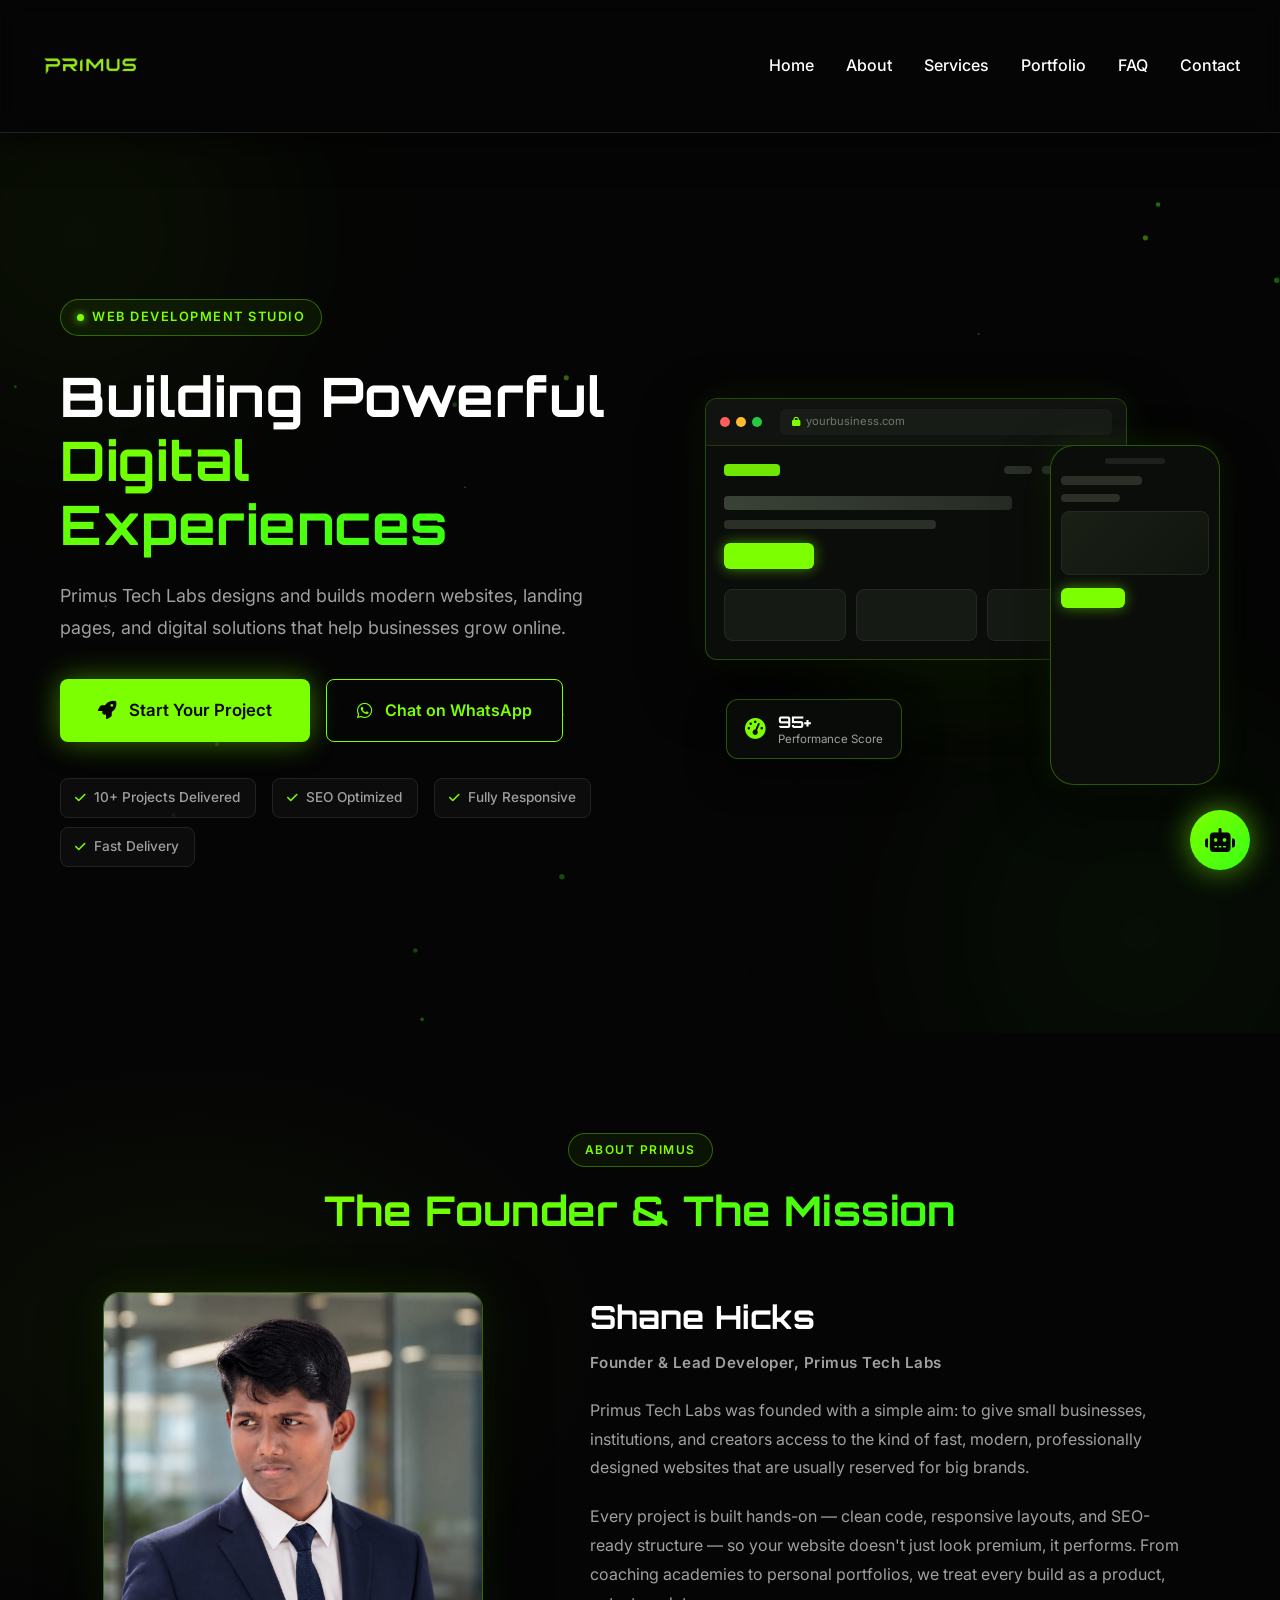
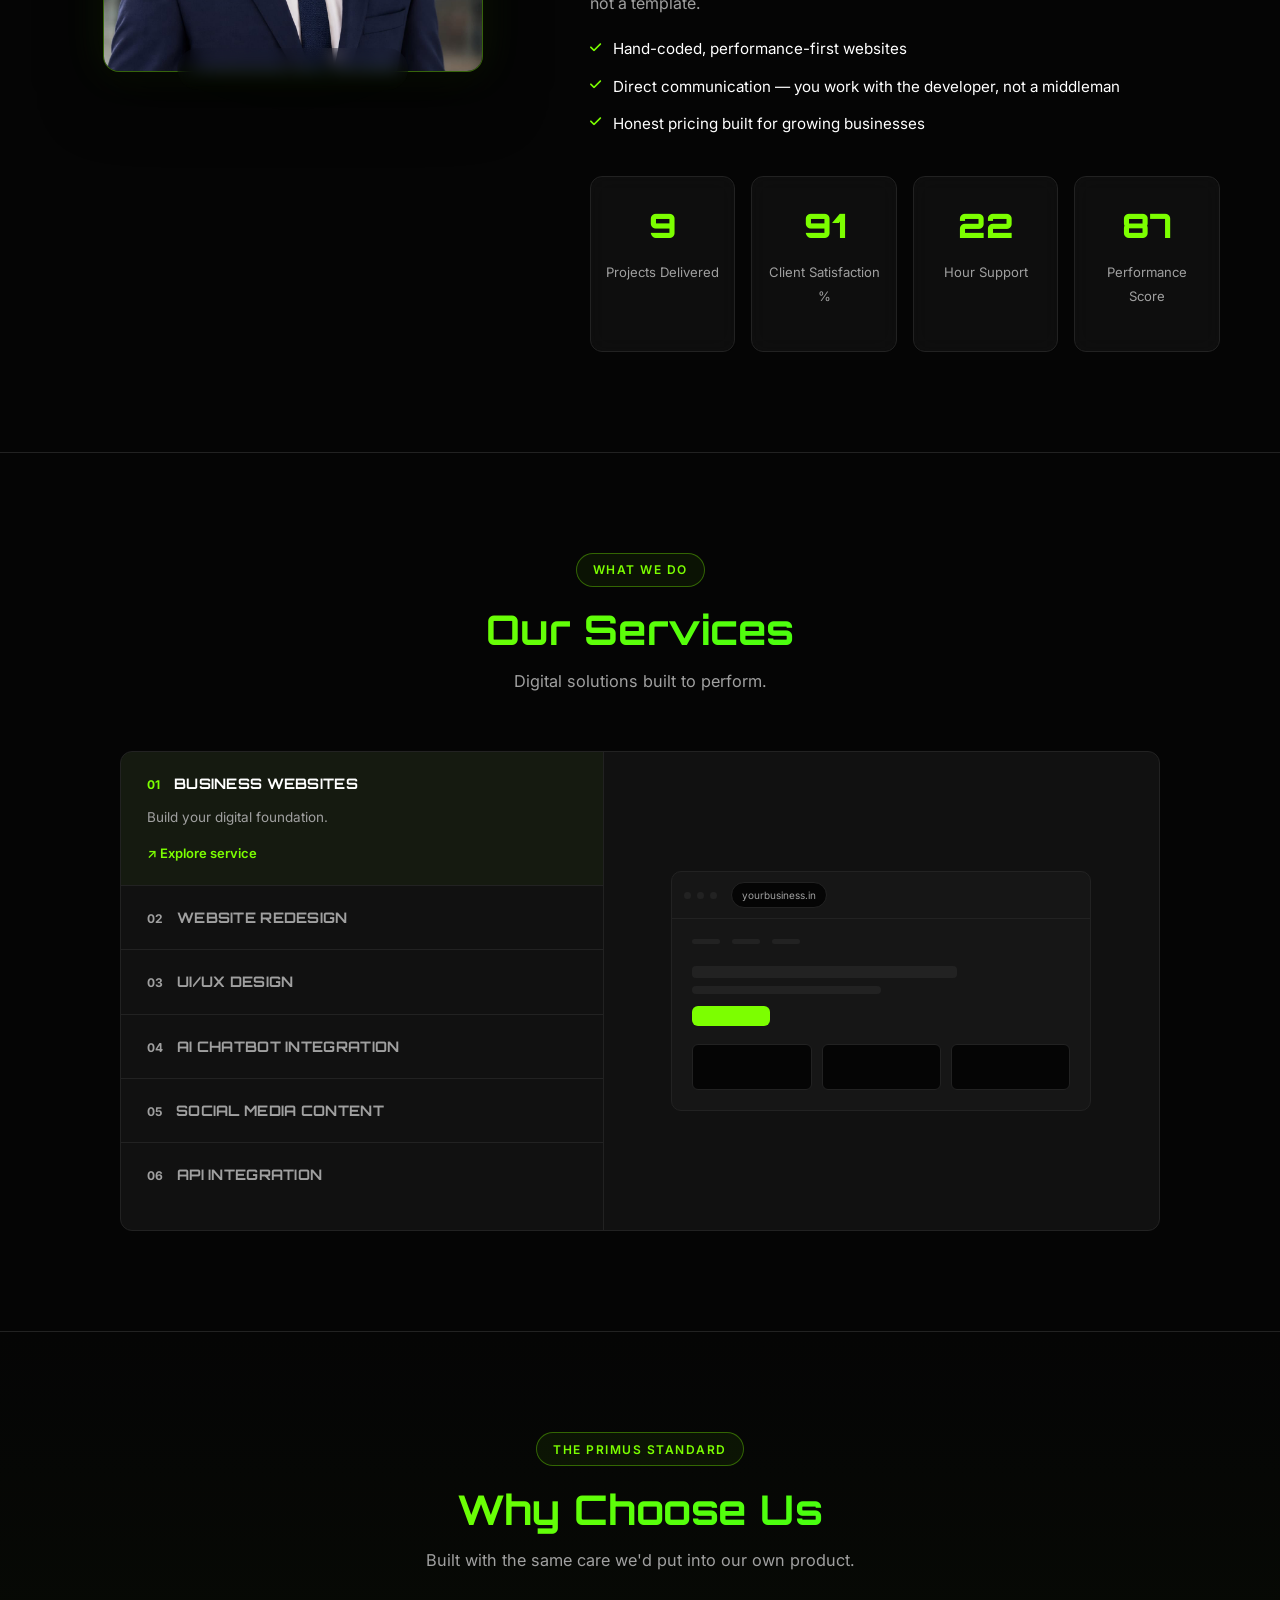
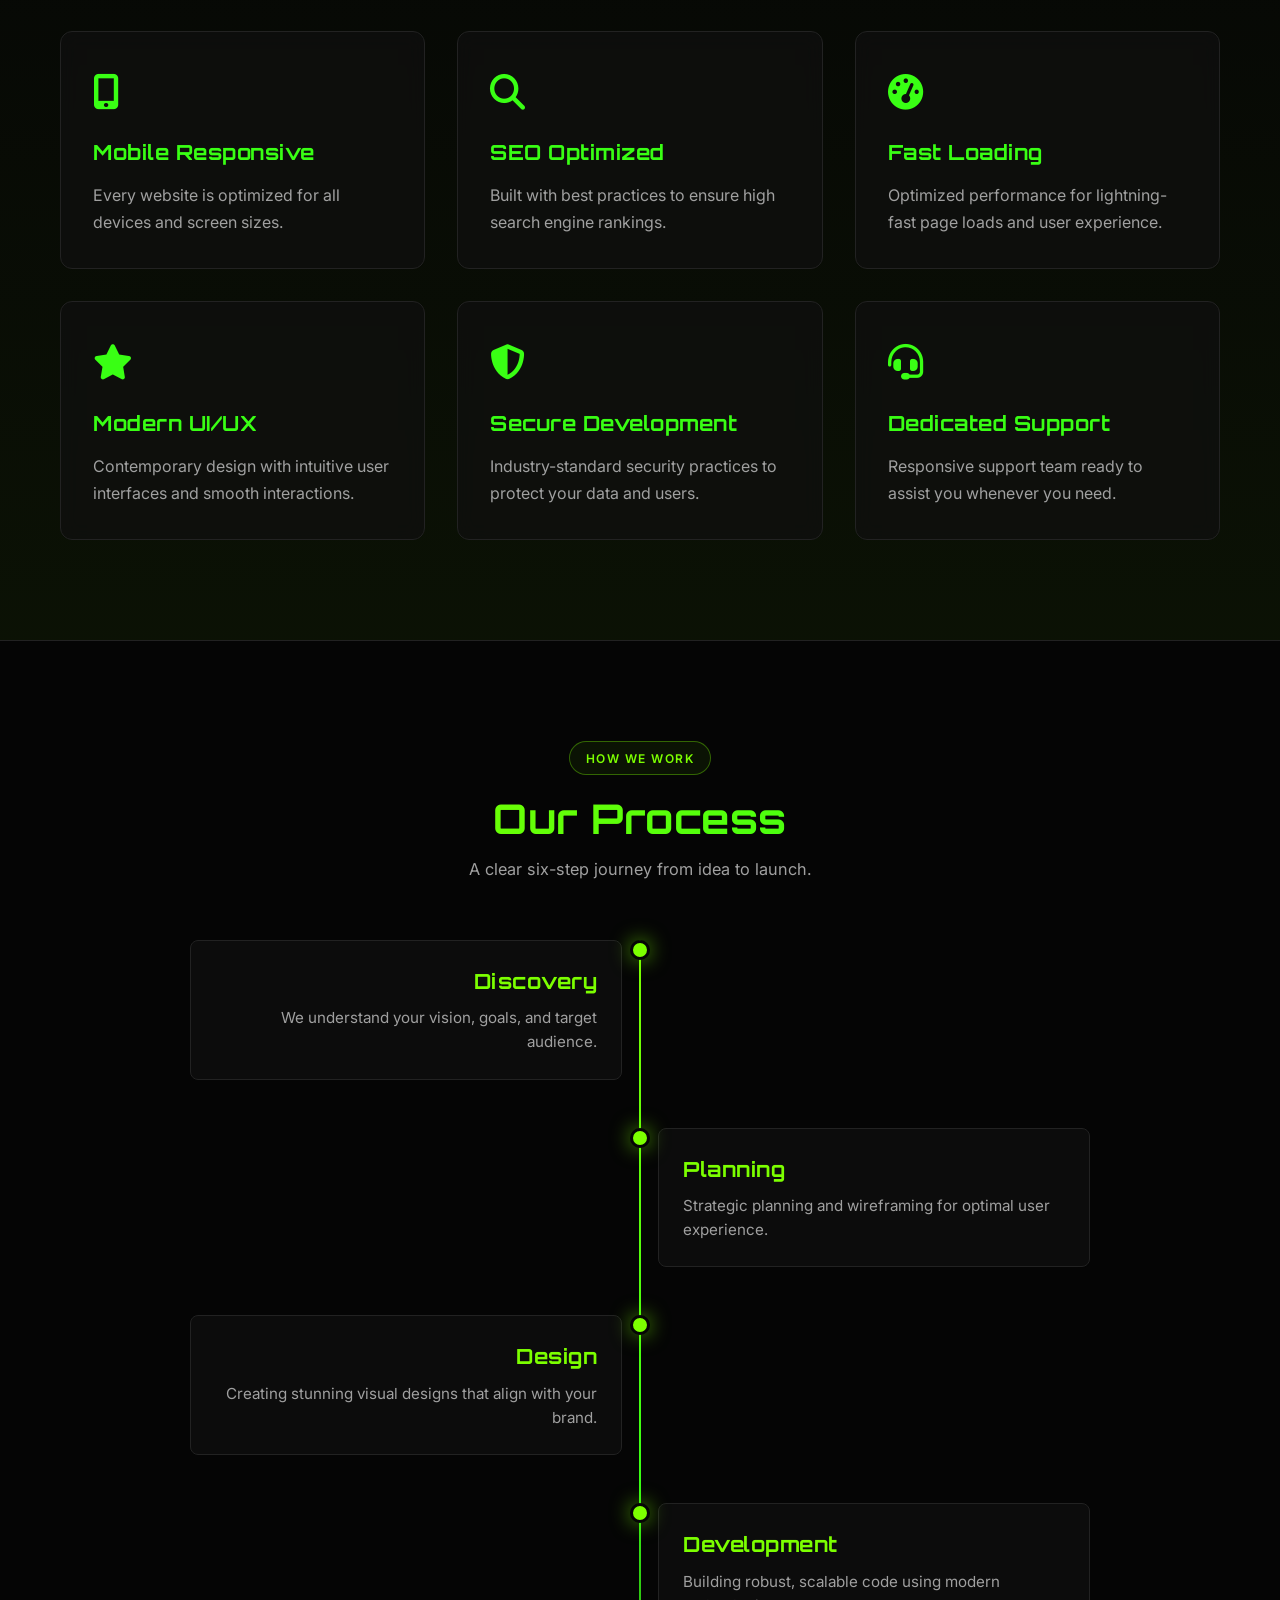
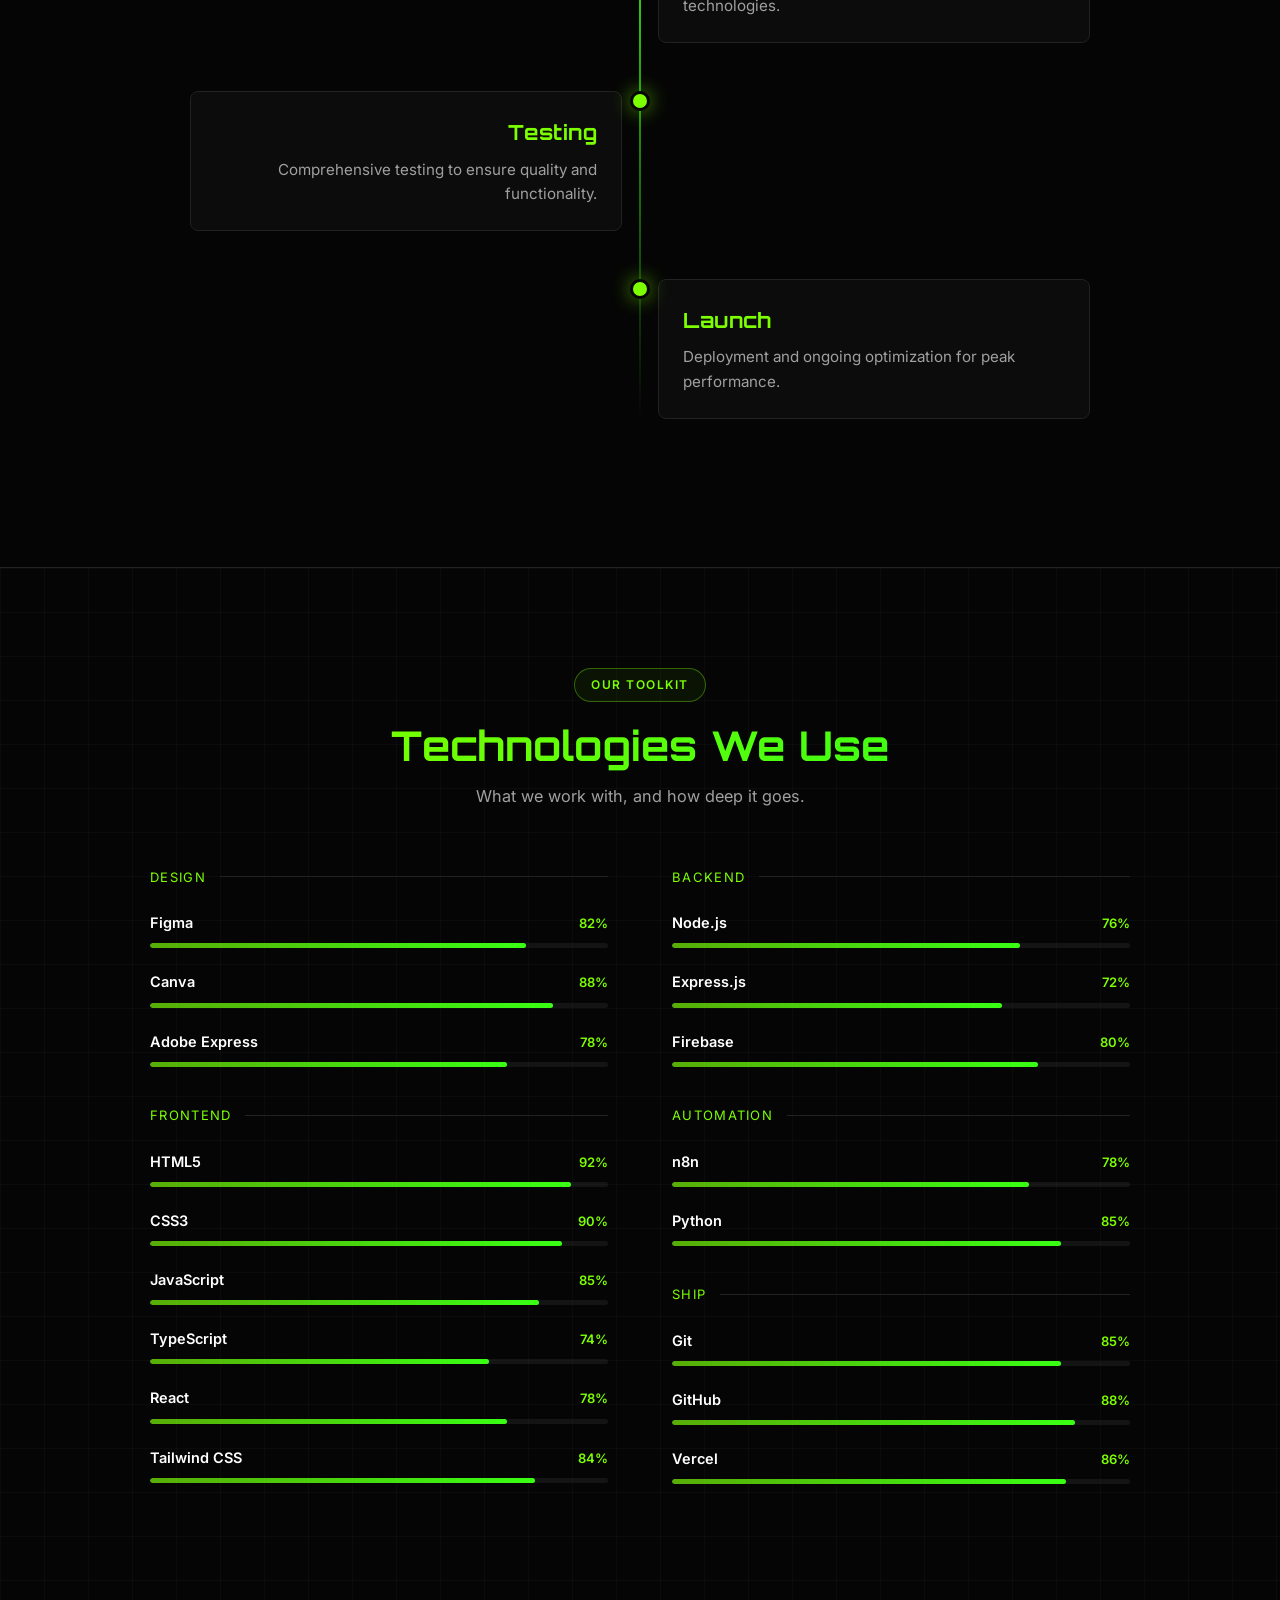
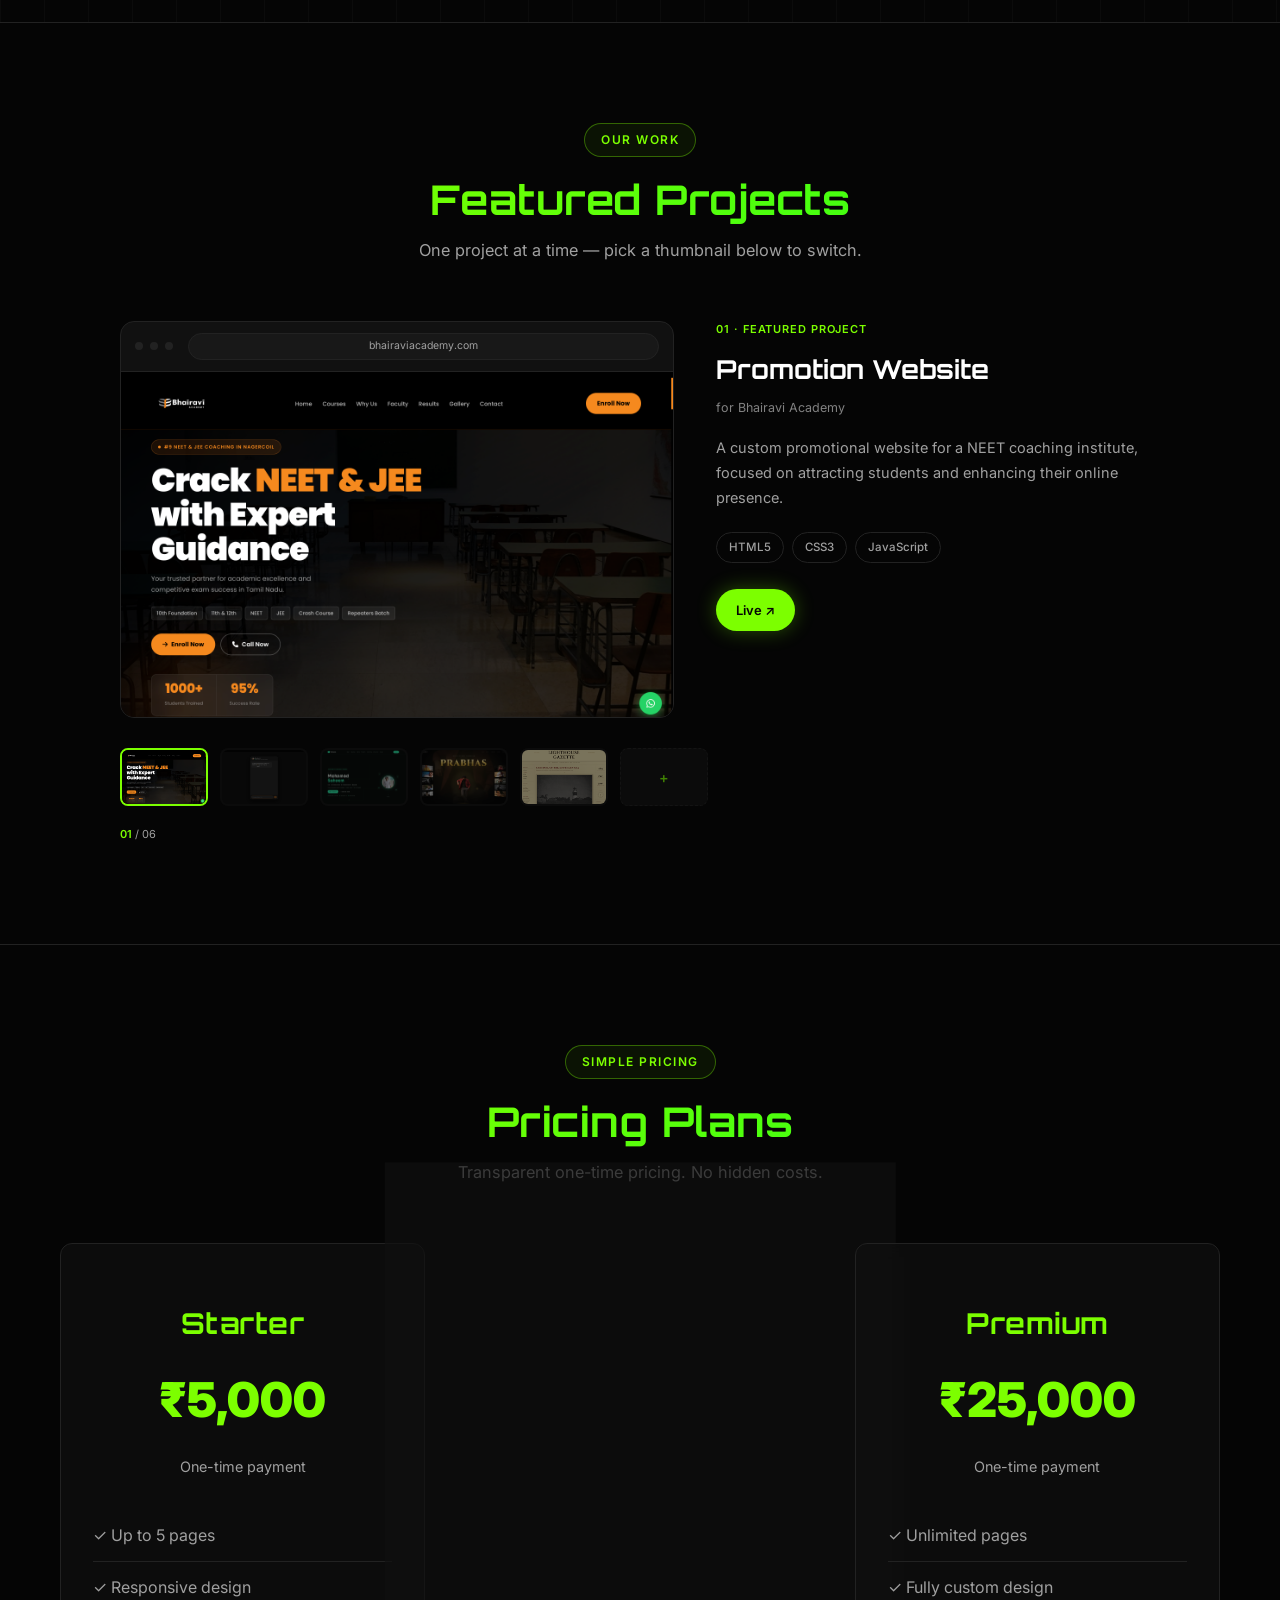
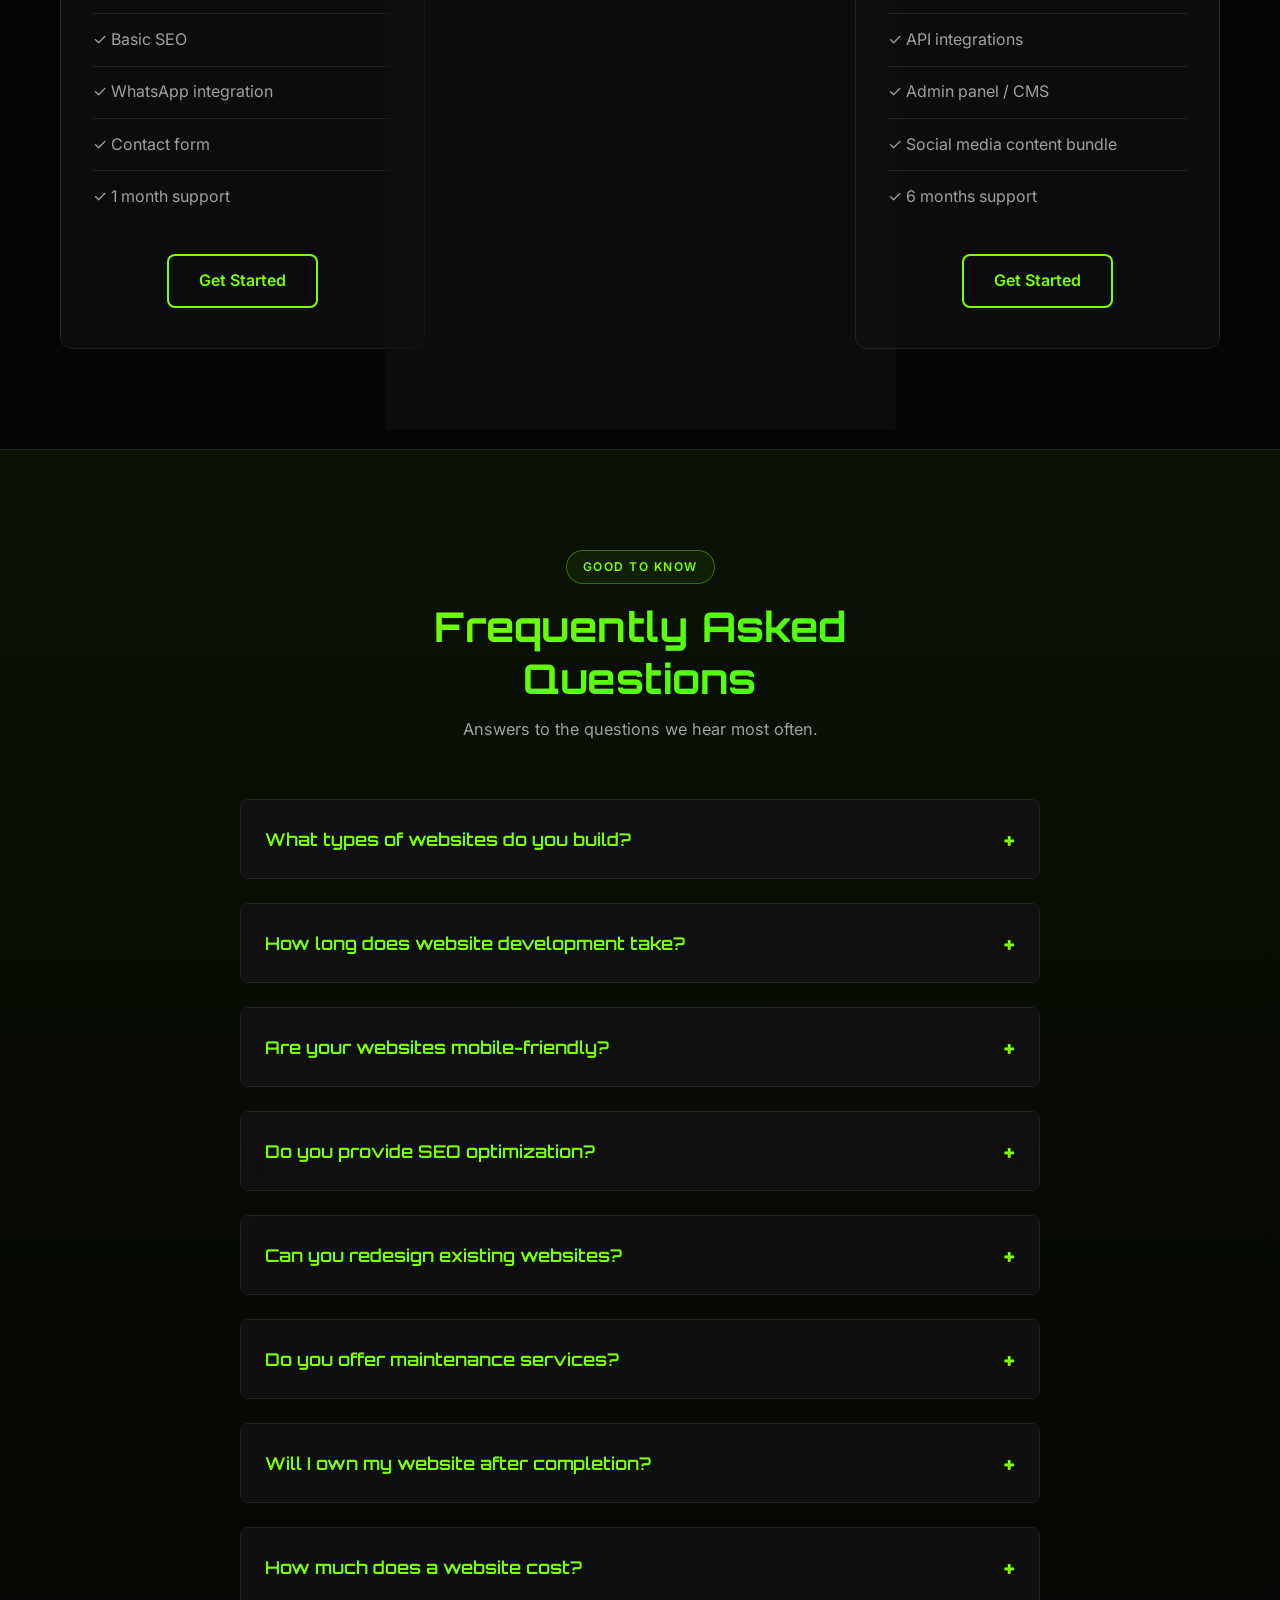
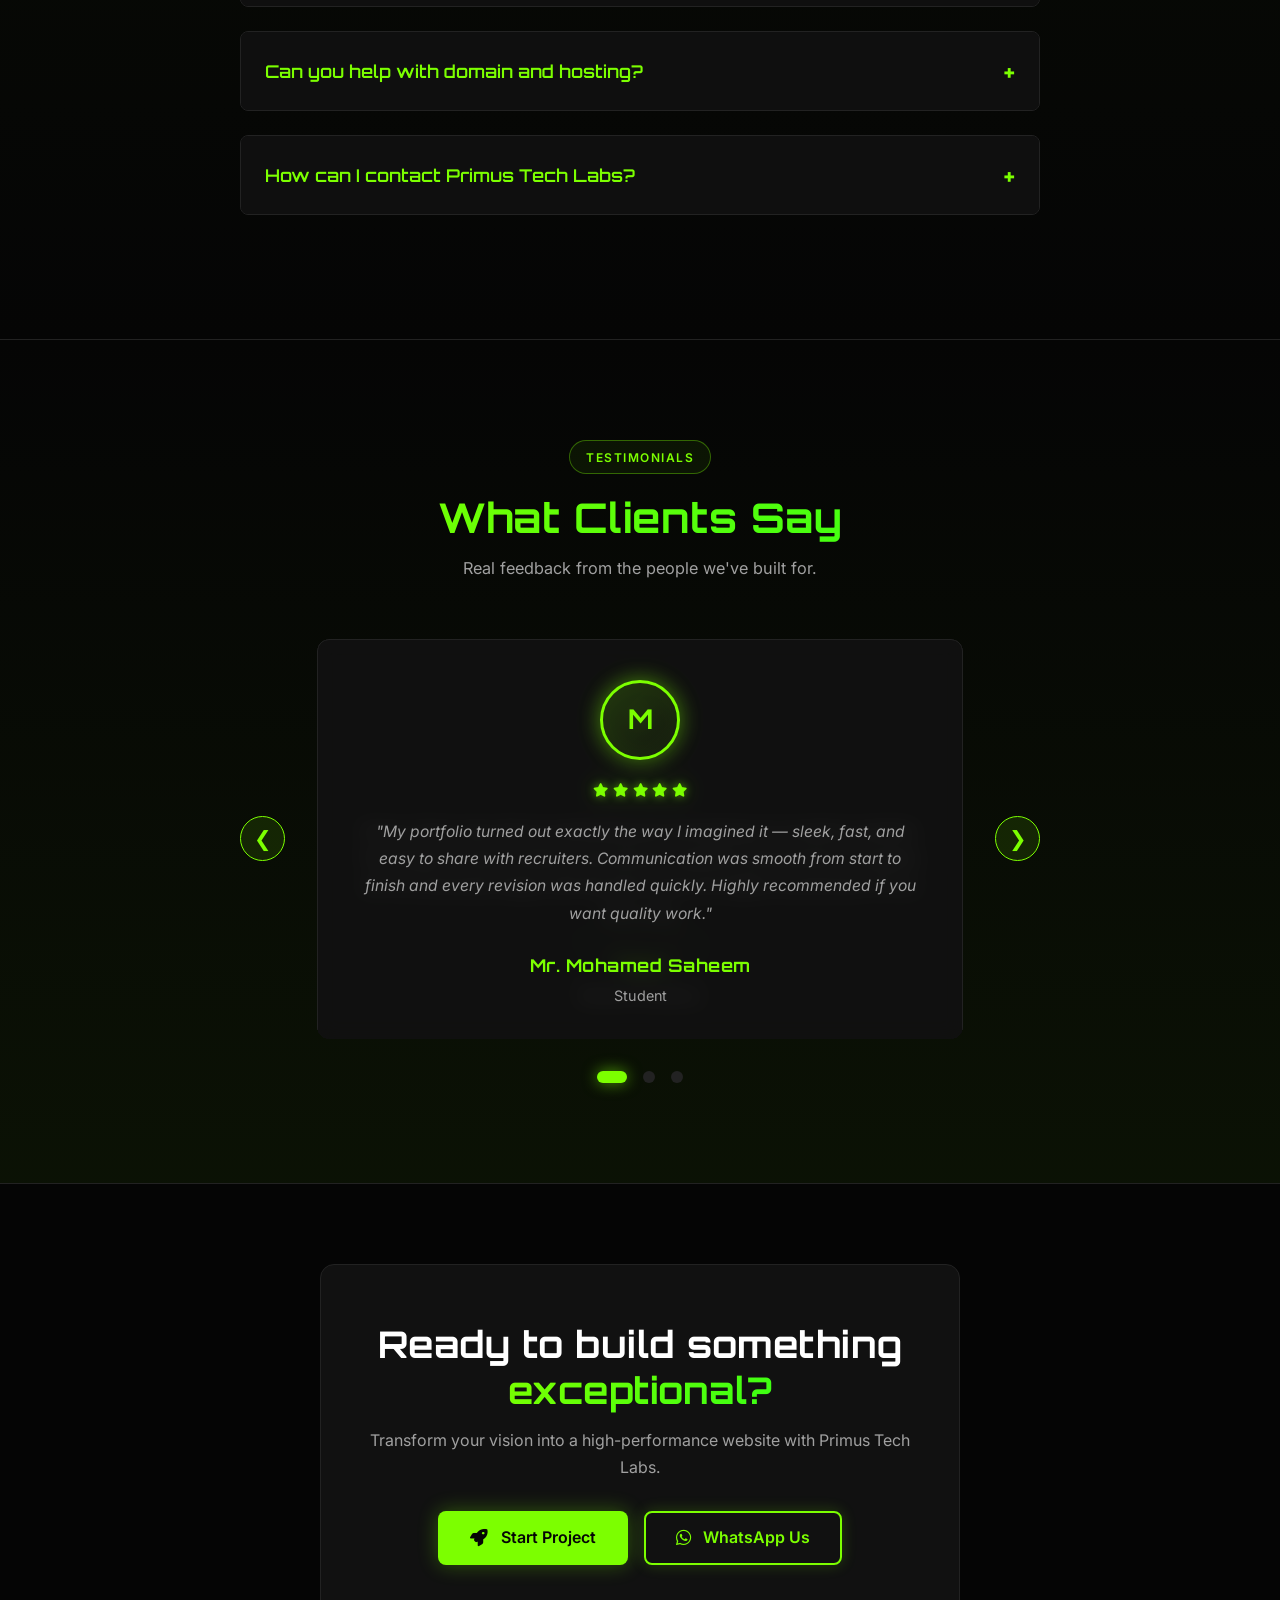
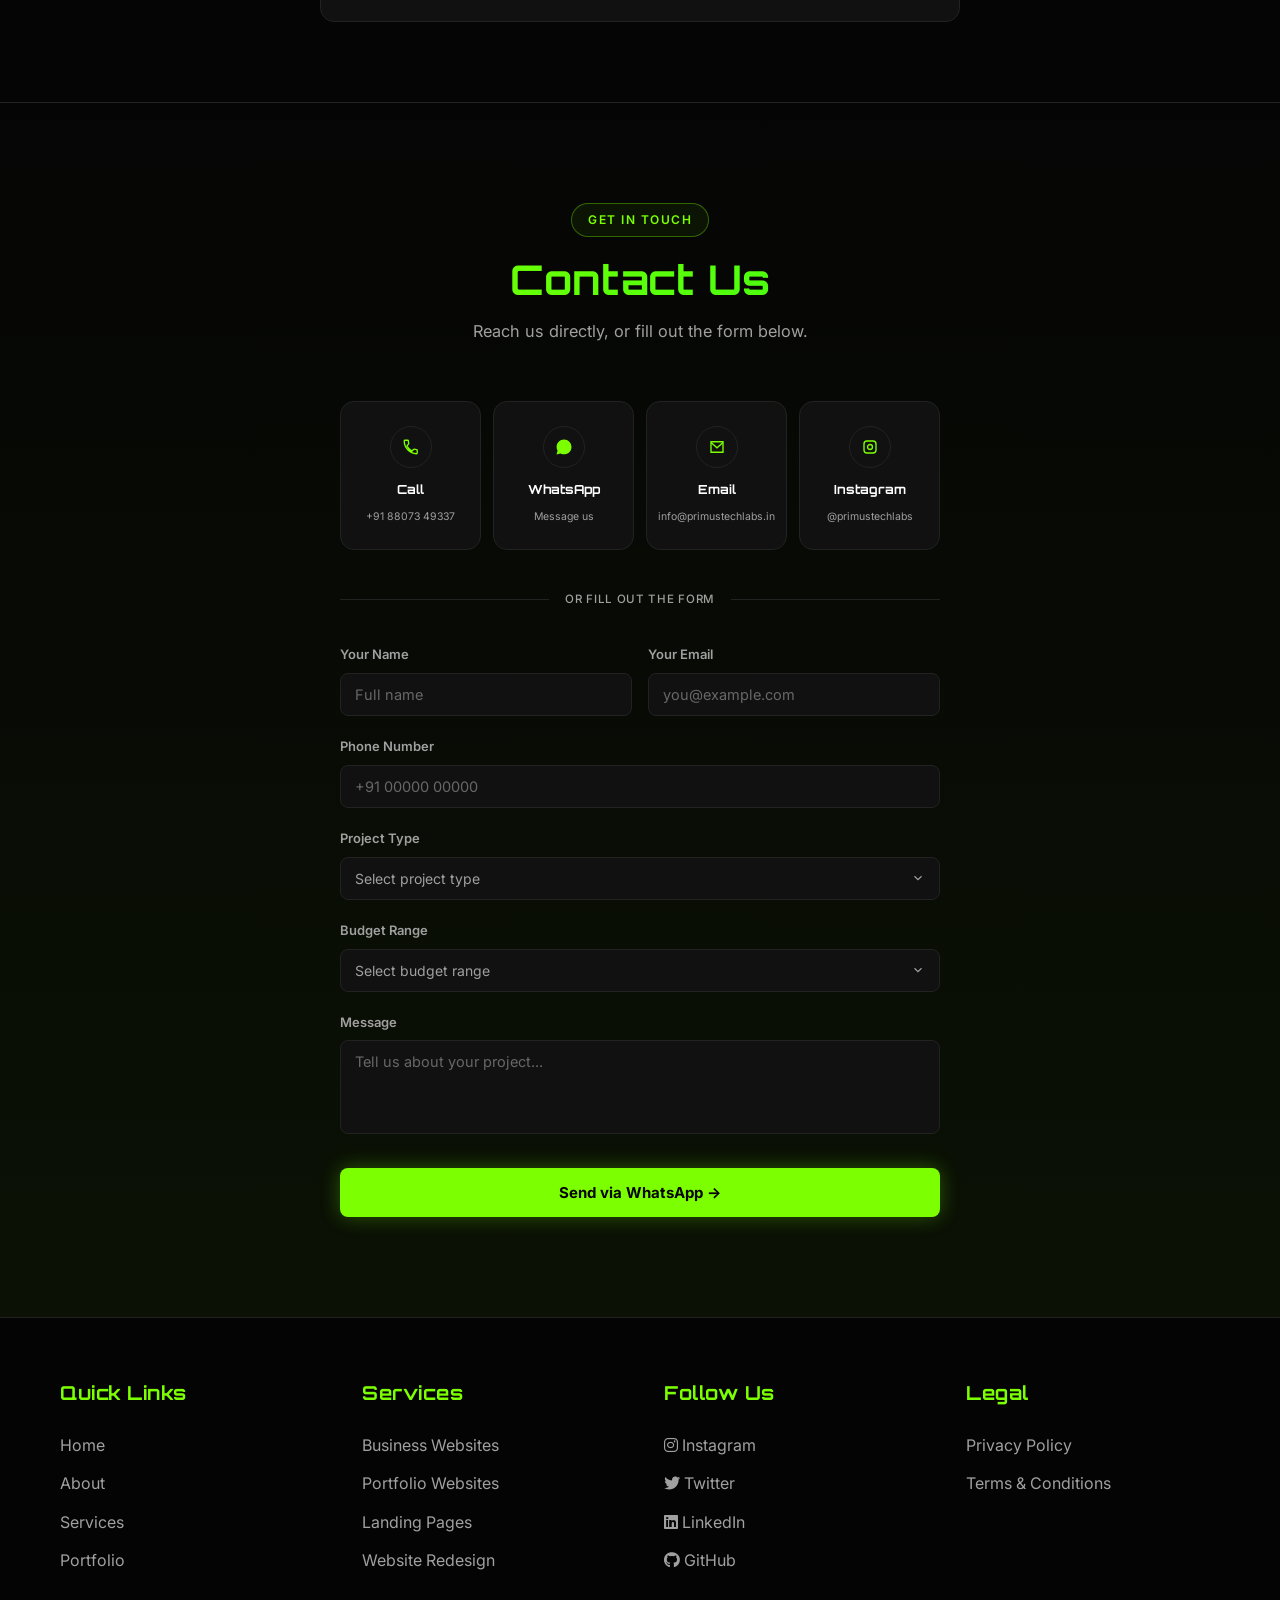
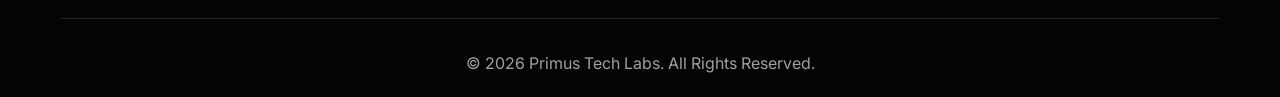
==== commit d2c7407b: "Pricing update" ====
--- a/index.html
+++ b/index.html
@@ -393,11 +393,11 @@
                     <div class="price">₹5,000</div>
                     <p class="price-period">One-time payment</p>
                     <ul class="features-list">
-                        <li>✓ 1 year domain included</li>
                         <li>✓ Up to 5 pages</li>
+                        <li>✓ Responsive design</li>
                         <li>✓ Basic SEO</li>
                         <li>✓ WhatsApp integration</li>
-                        <li>✓ Google Maps integration</li>
+                        <li>✓ Contact form</li>
                         <li>✓ 1 month support</li>
                     </ul>
                     <a href="#contact" class="btn btn-primary-outline scroll-link">Get Started</a>
@@ -409,10 +409,10 @@
                     <div class="price">₹12,000</div>
                     <p class="price-period">One-time payment</p>
                     <ul class="features-list">
-                        <li>✓ Speed optimization</li>
                         <li>✓ Up to 10 pages</li>
                         <li>✓ Custom UI design</li>
                         <li>✓ Advanced SEO</li>
+                        <li>✓ Speed optimization</li>
                         <li>✓ AI chatbot integration</li>
                         <li>✓ 3 months support</li>
 
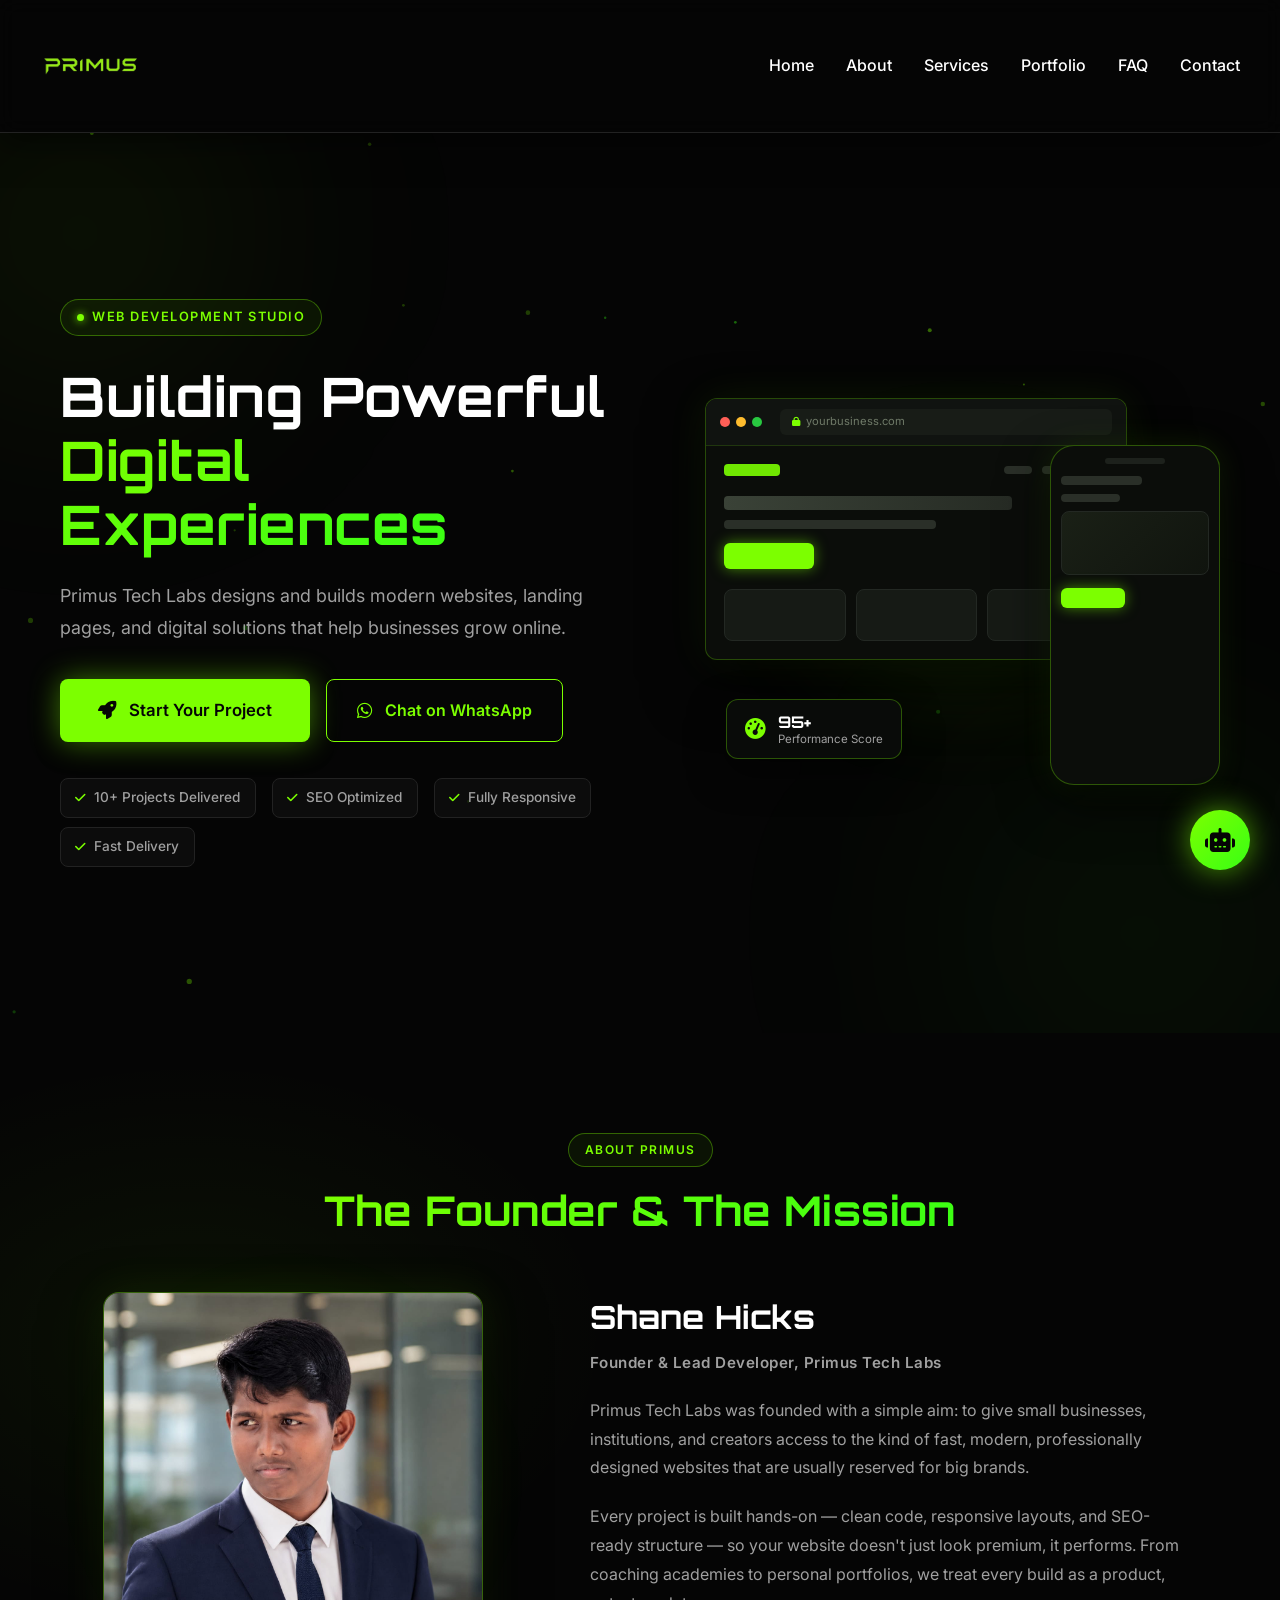
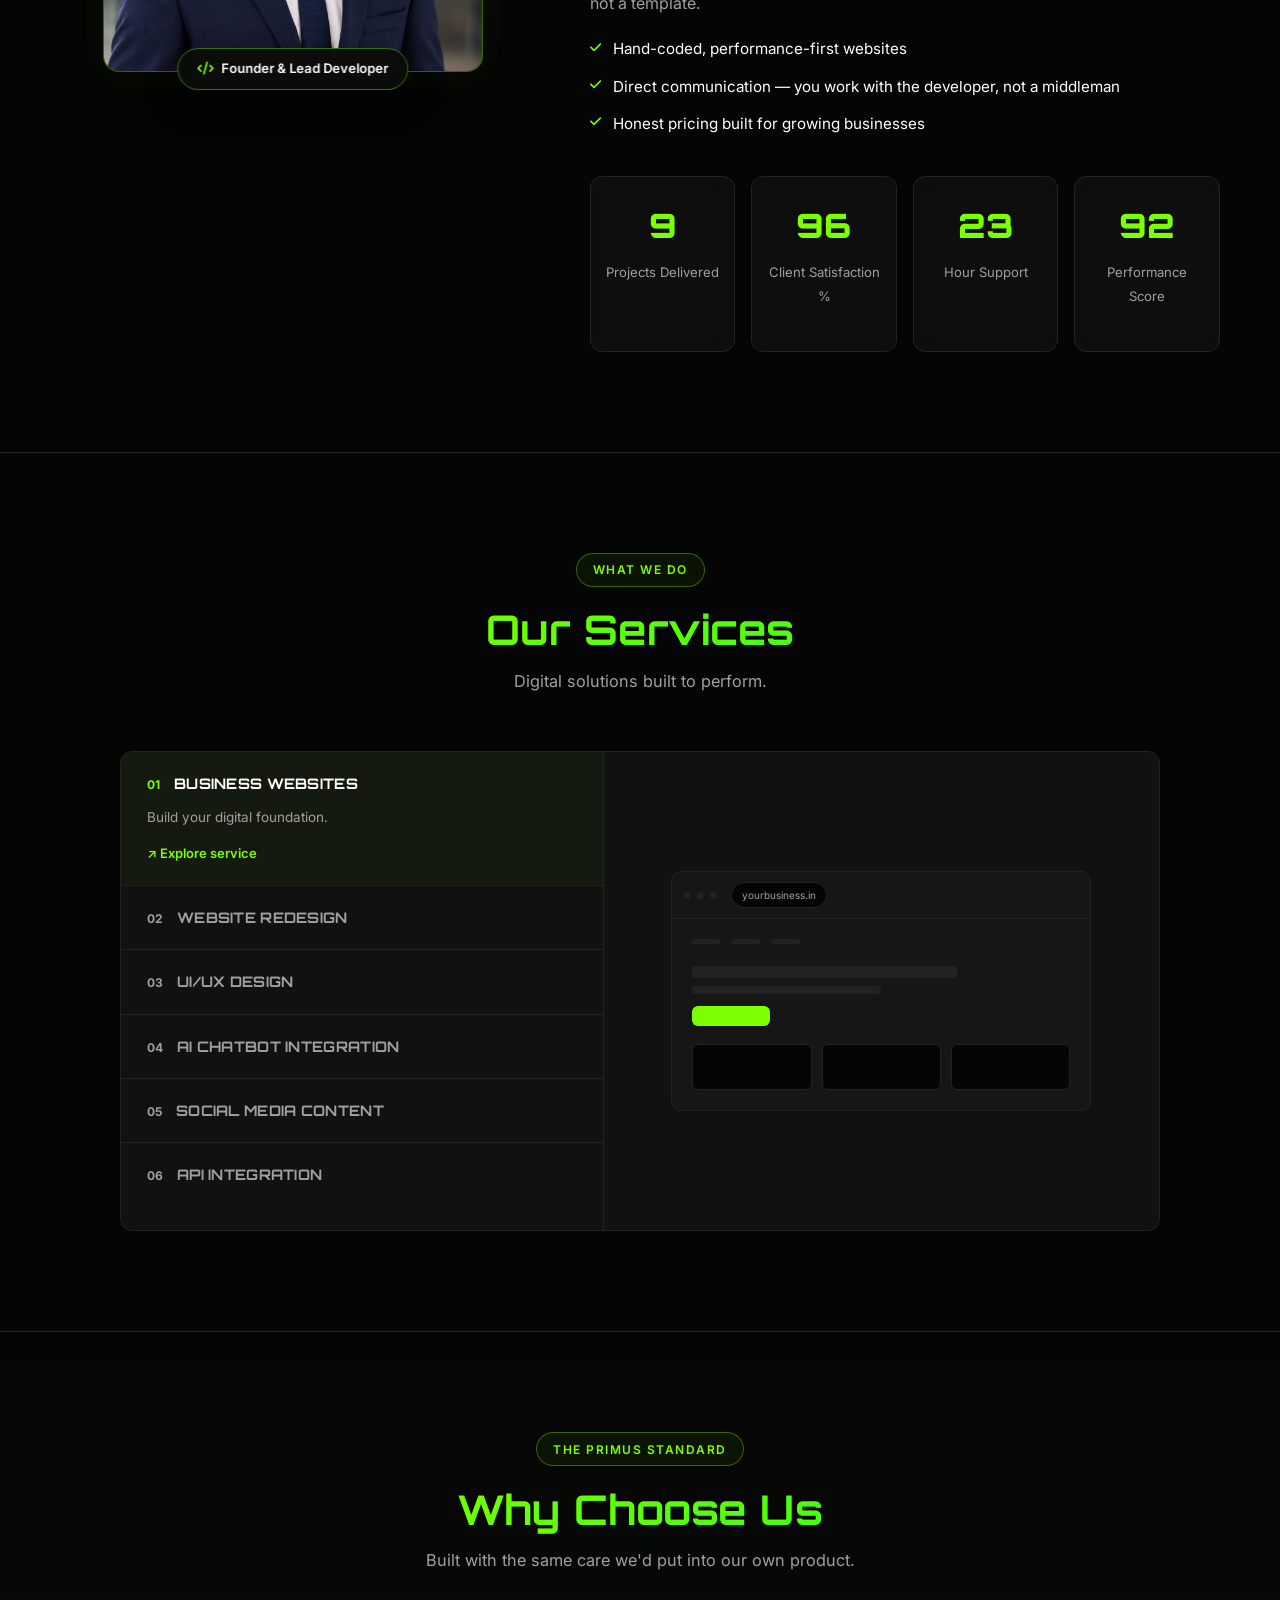
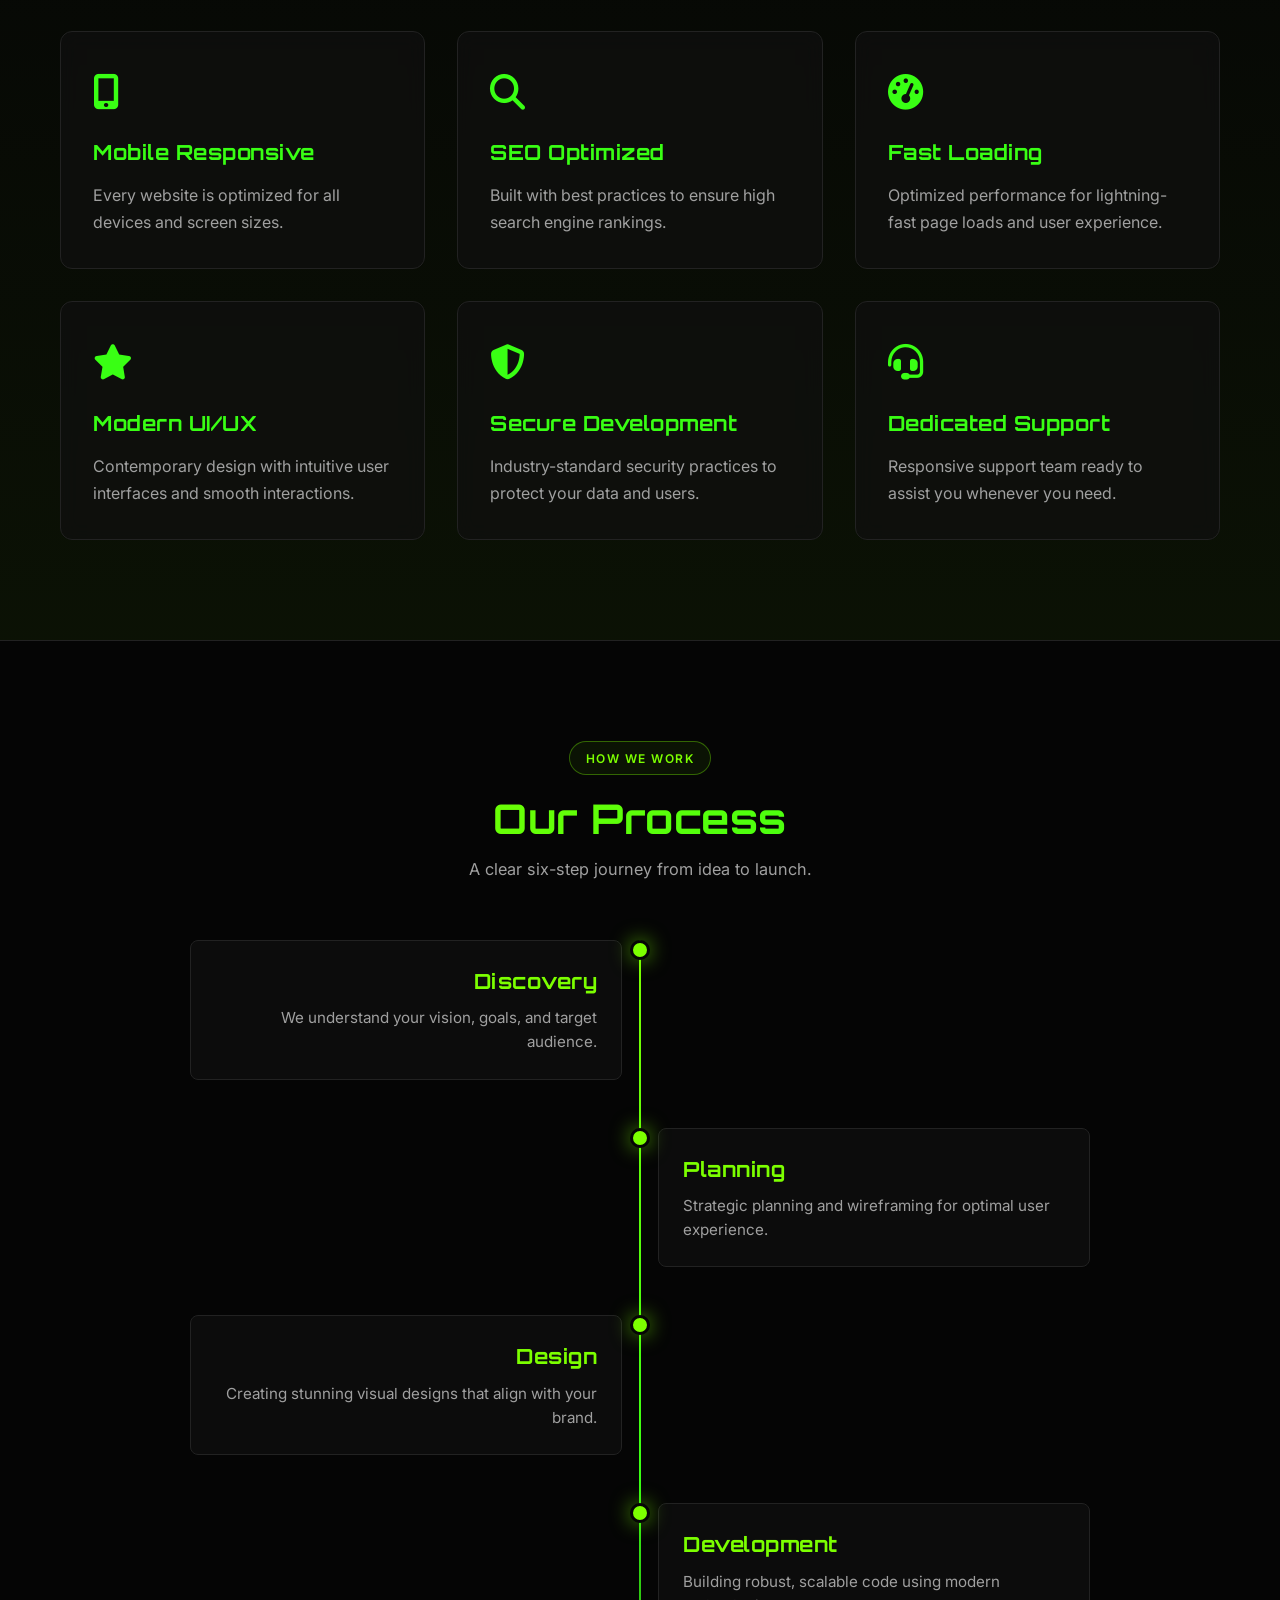
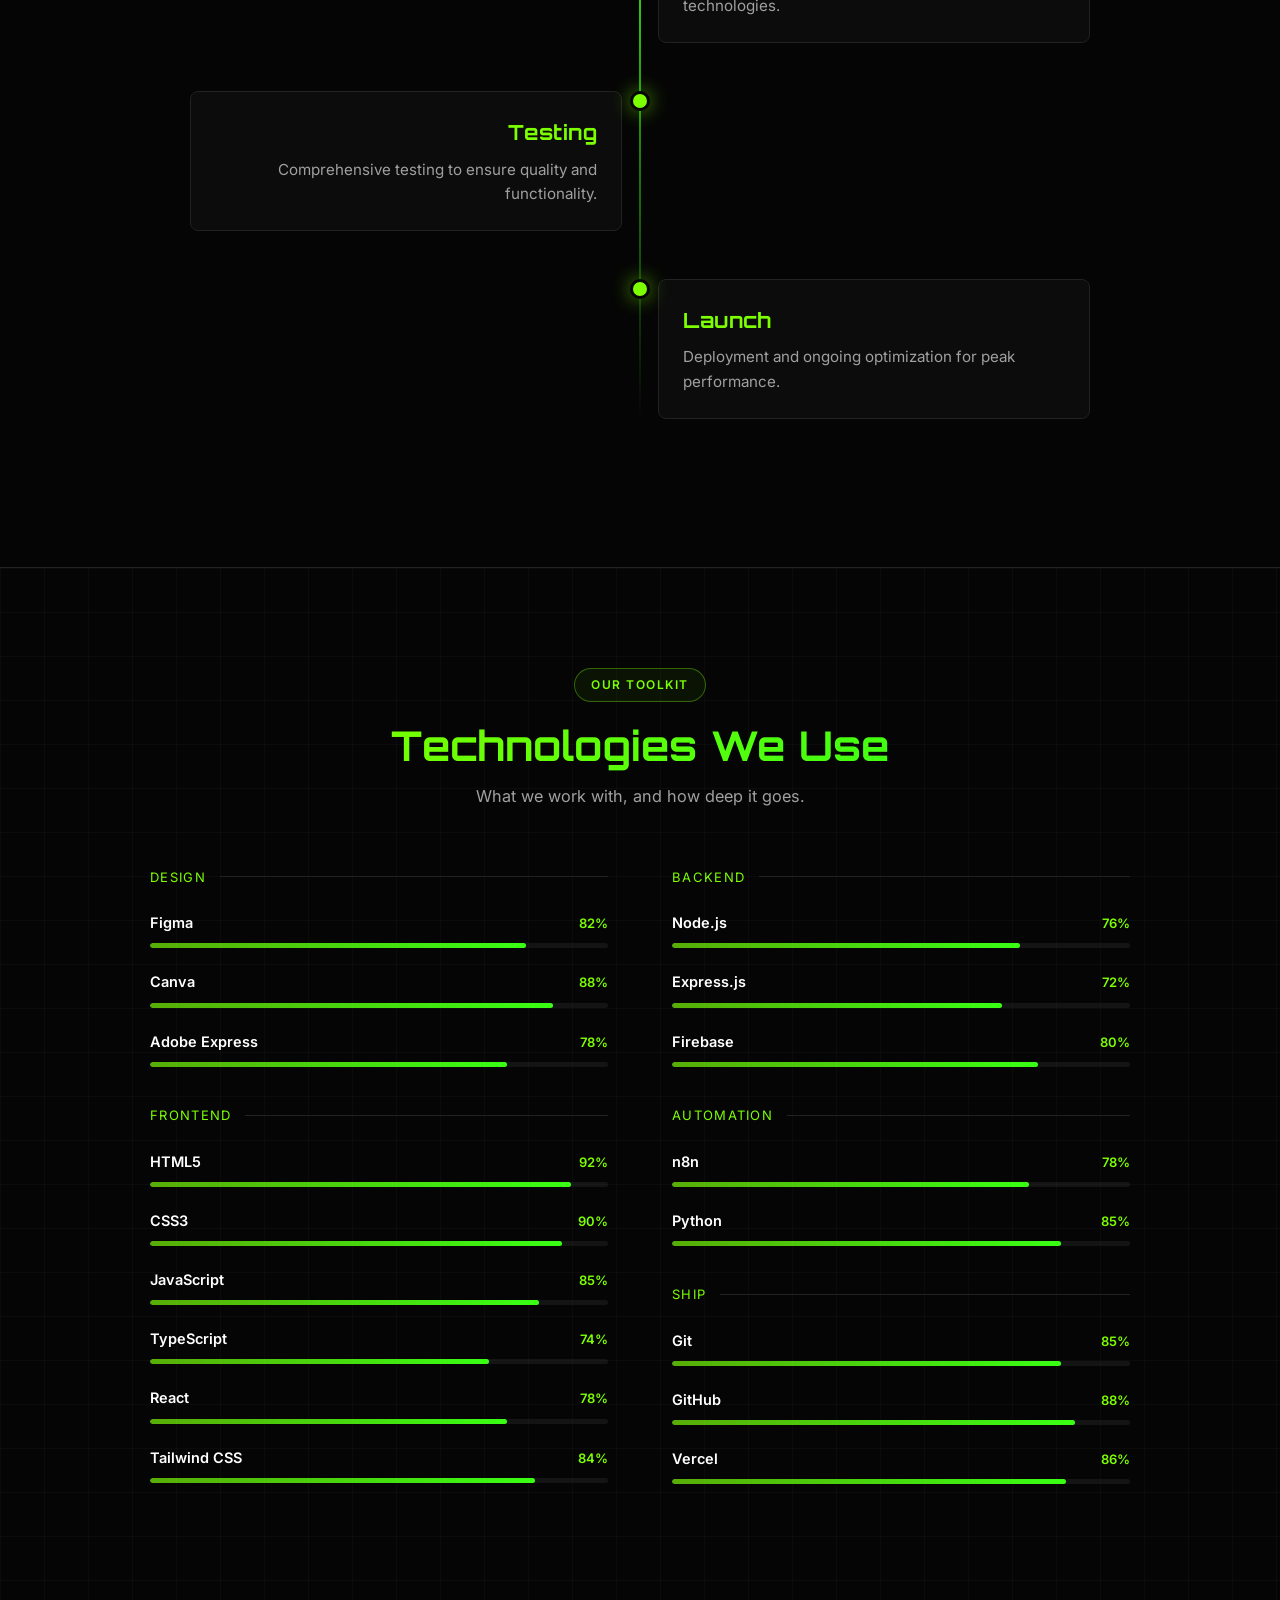
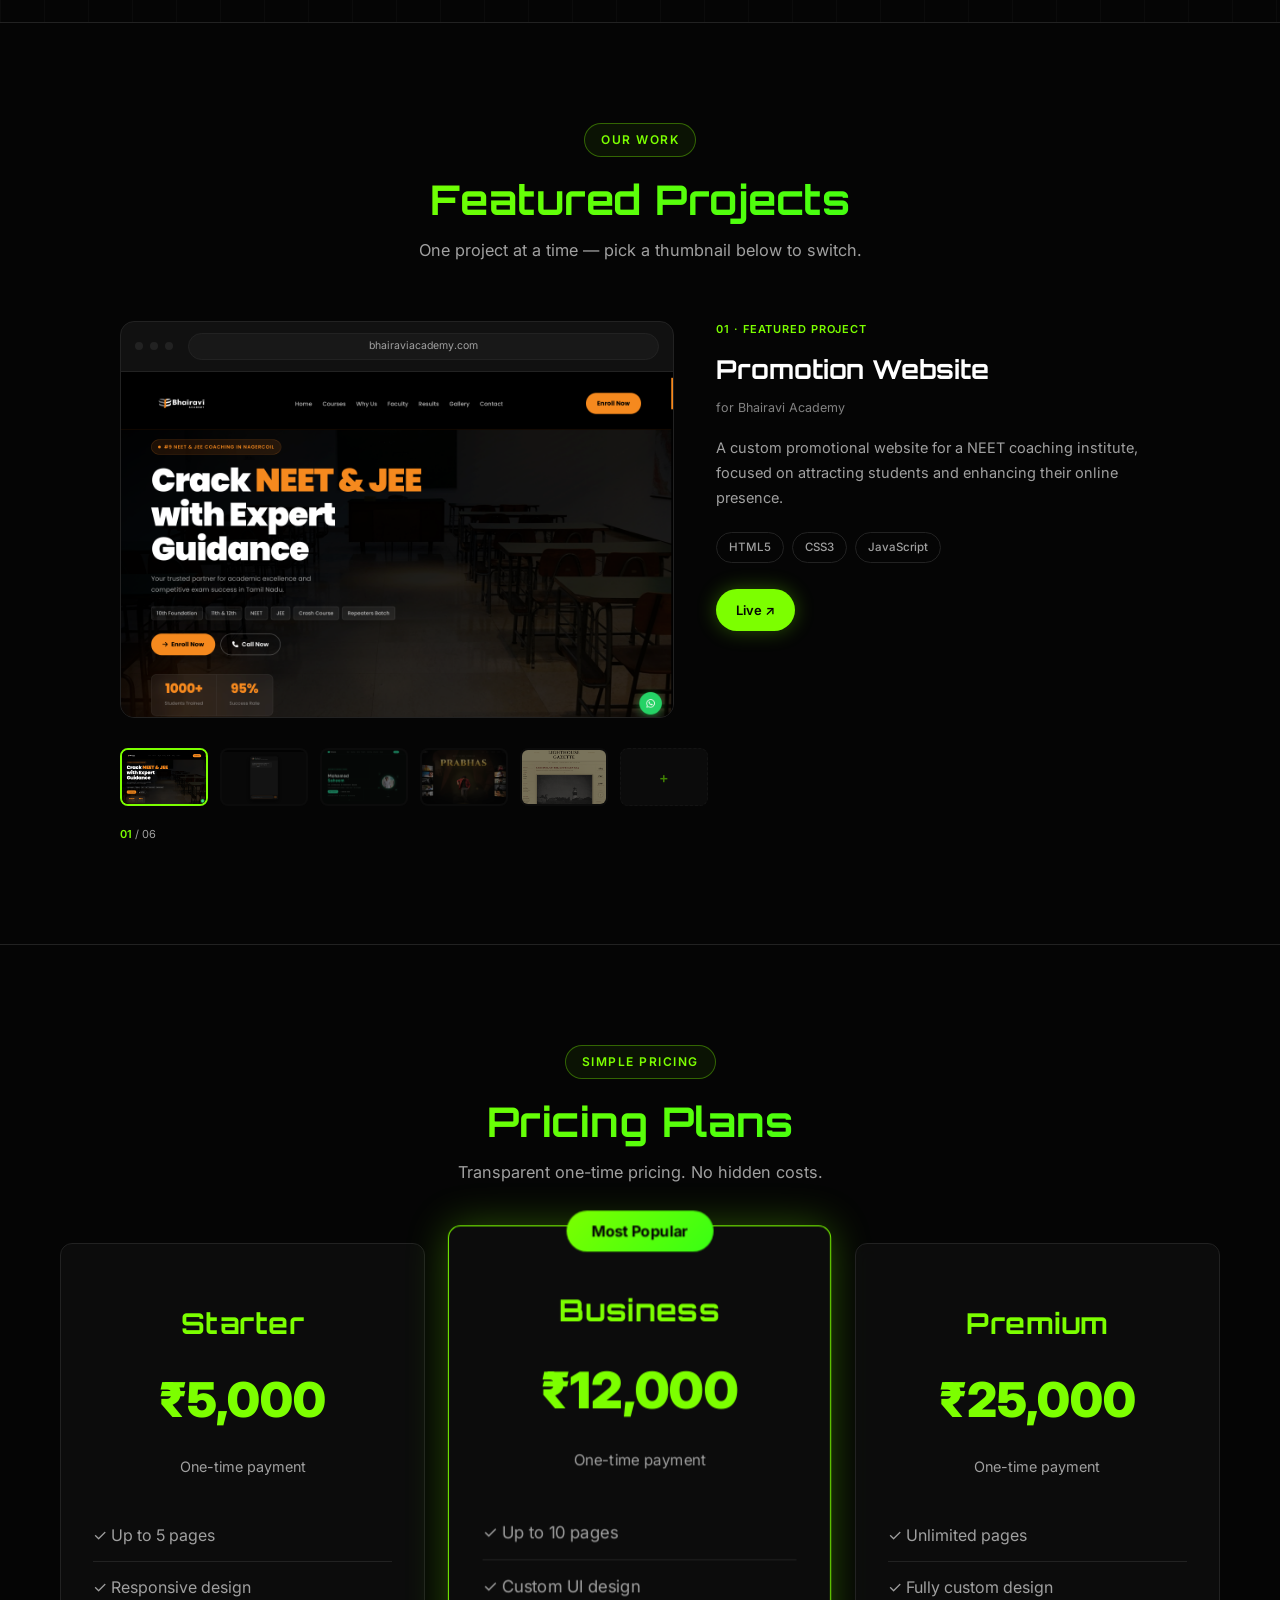
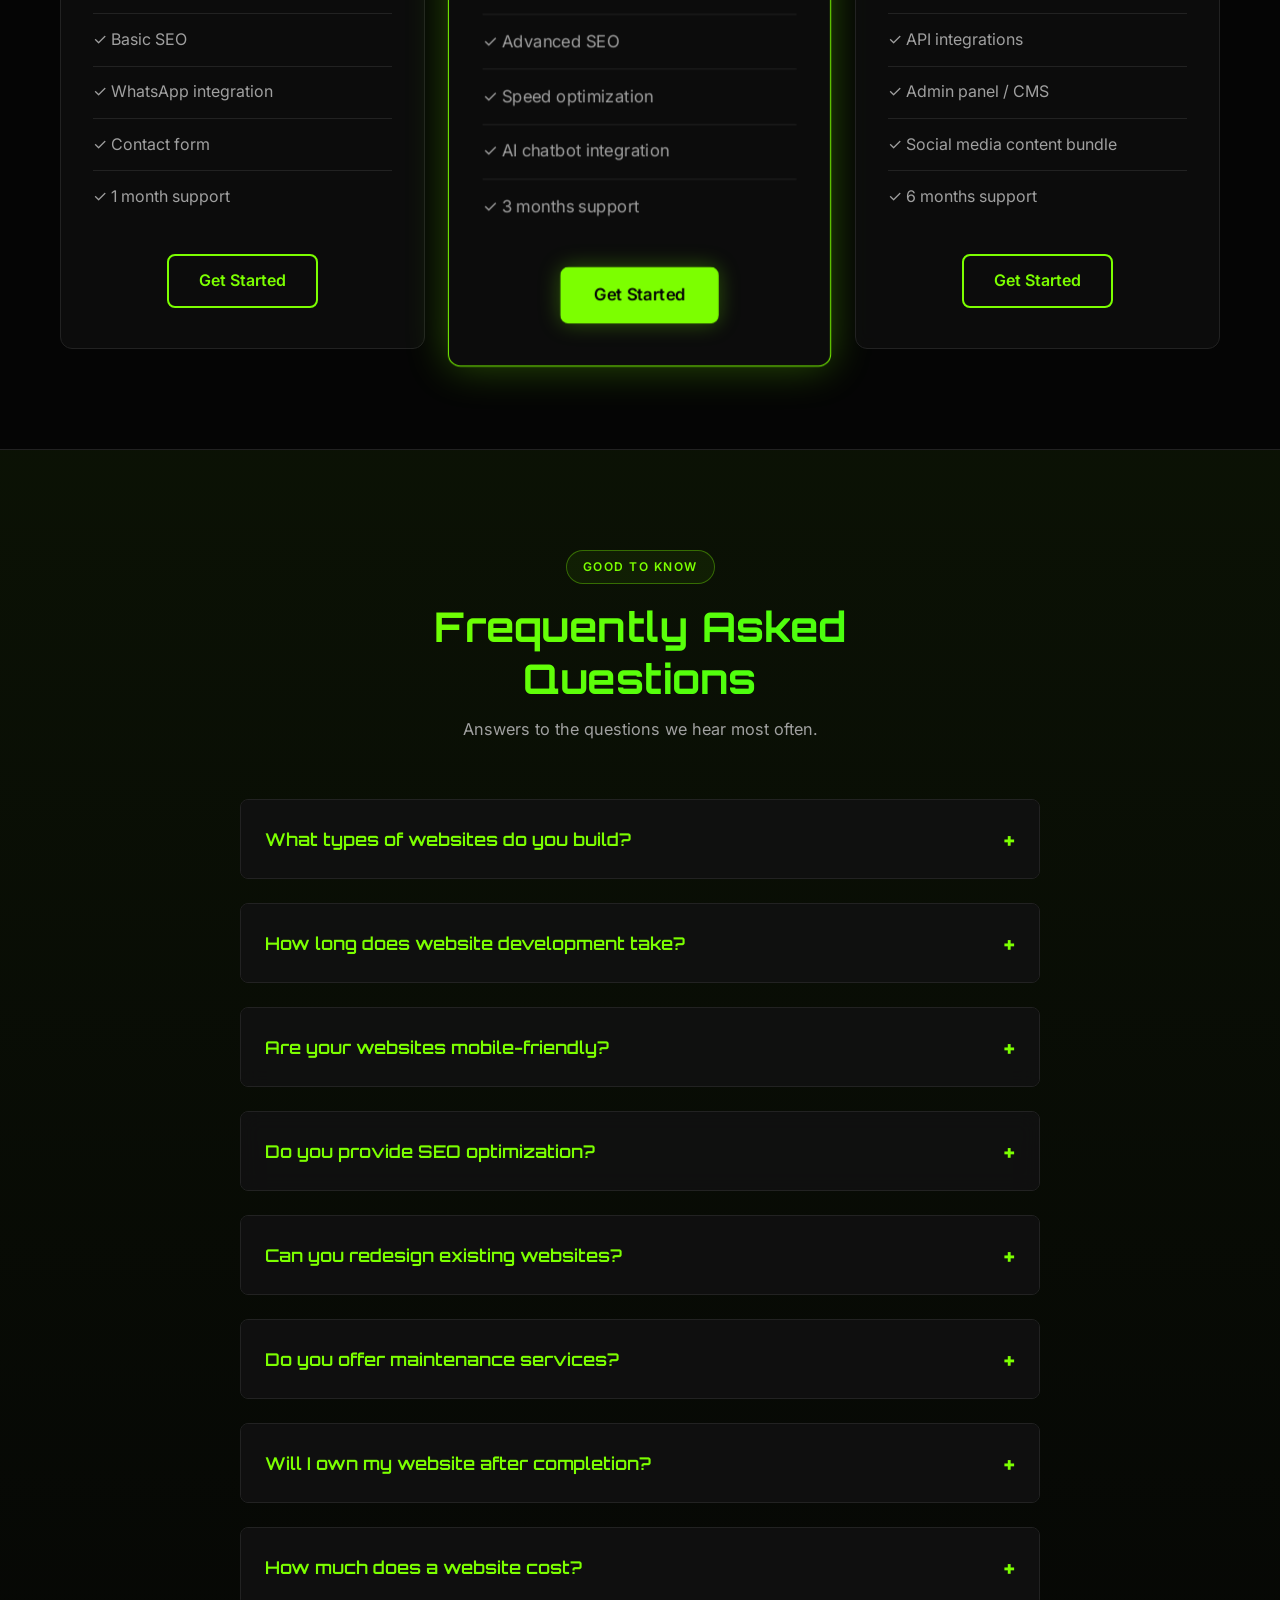
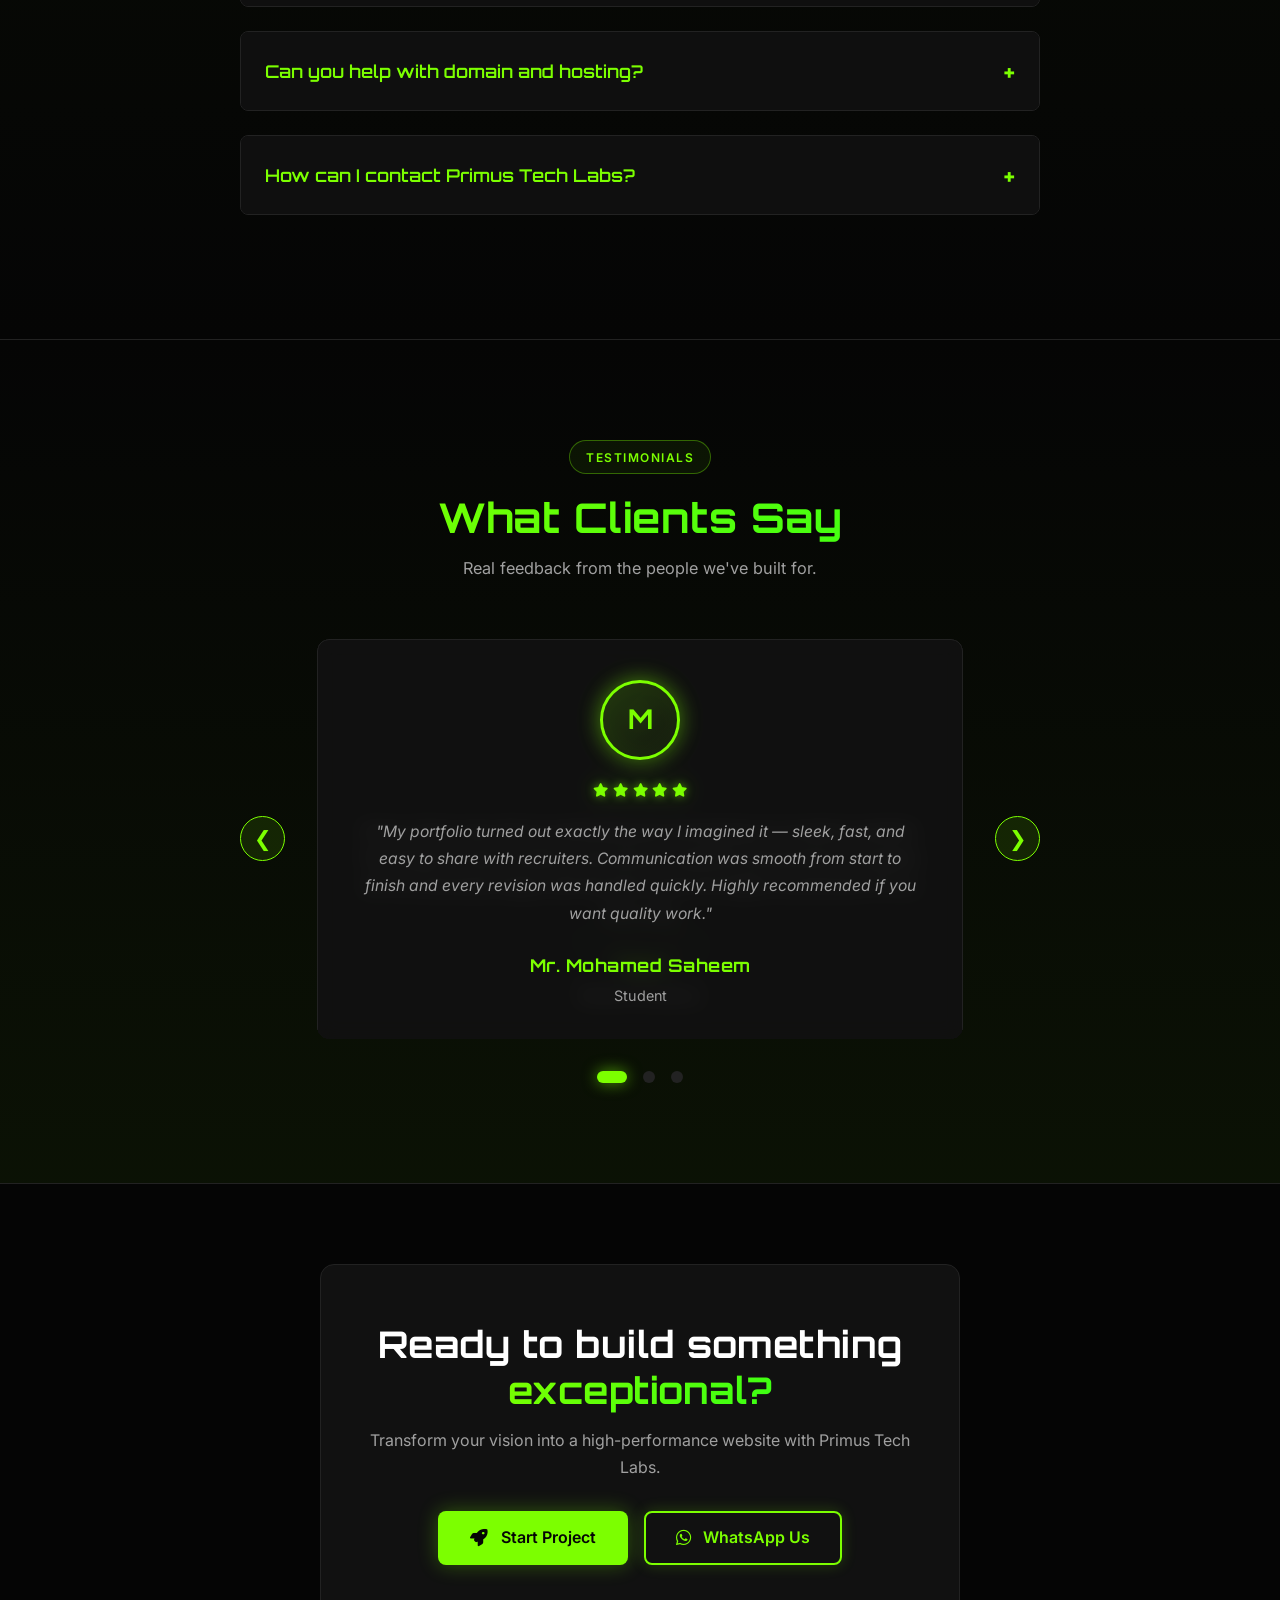
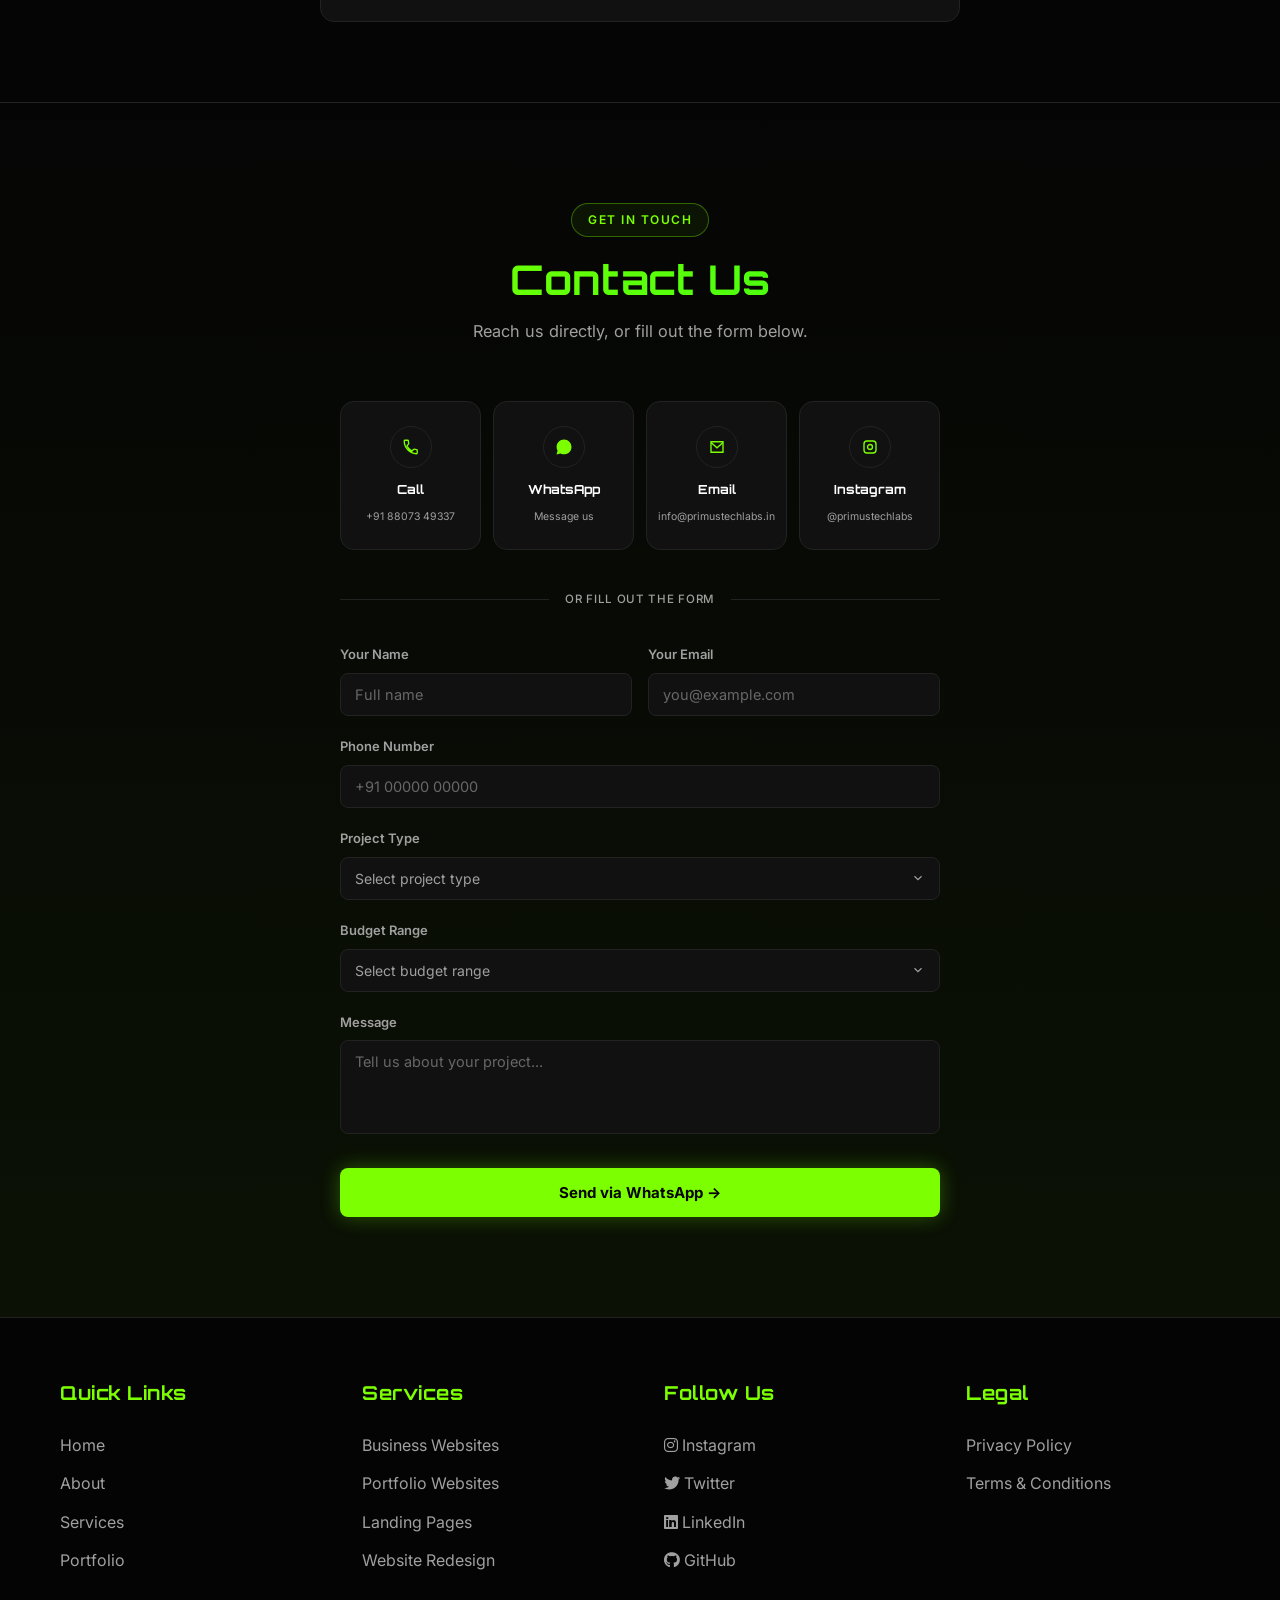
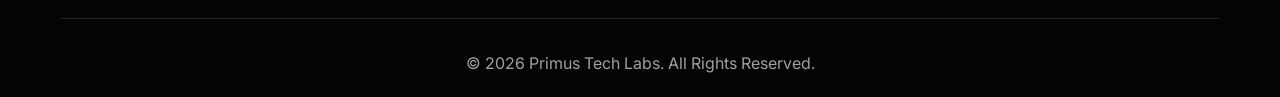
==== commit 016a95fb: "first commit" ====
--- a/index.html
+++ b/index.html
@@ -713,7 +713,7 @@
         </div>
     </section>
 
-    <!-- Chat button (currently inert -- wire up a handler if/when needed) -->
+    <!-- Chat button -->
     <button id="customChatBtn" class="custom-chat-btn" aria-label="Open chat">
         <i class="fas fa-robot"></i>
     </button>
@@ -779,6 +779,37 @@
     </footer>
 
     <script src="script.js"></script>
+
+    <!-- Primus AI Chat Widget -->
+    <iframe id="primusChatFrame" src="https://primus-chatbot.vercel.app/" title="Primus Chat"
+        style="position:fixed; bottom:20px; right:20px; width:0; height:0; border:none; z-index:2147483000; pointer-events:none;"
+        allow="clipboard-write"></iframe>
+
+    <script>
+        (function () {
+            var frame = document.getElementById("primusChatFrame");
+            var CHAT_ORIGIN = "https://primus-chatbot.vercel.app";
+
+            document.getElementById("customChatBtn").addEventListener("click", function () {
+                frame.contentWindow.postMessage({ type: "primus-chat-toggle" }, CHAT_ORIGIN);
+            });
+
+            window.addEventListener("message", function (event) {
+                if (event.origin !== CHAT_ORIGIN) return;
+                if (event.data && event.data.type === "primus-chat-state") {
+                    if (event.data.isOpen) {
+                        frame.style.width = "370px";
+                        frame.style.height = "520px";
+                        frame.style.pointerEvents = "auto";
+                    } else {
+                        frame.style.width = "0px";
+                        frame.style.height = "0px";
+                        frame.style.pointerEvents = "none";
+                    }
+                }
+            });
+        })();
+    </script>
 </body>
 
 </html>
